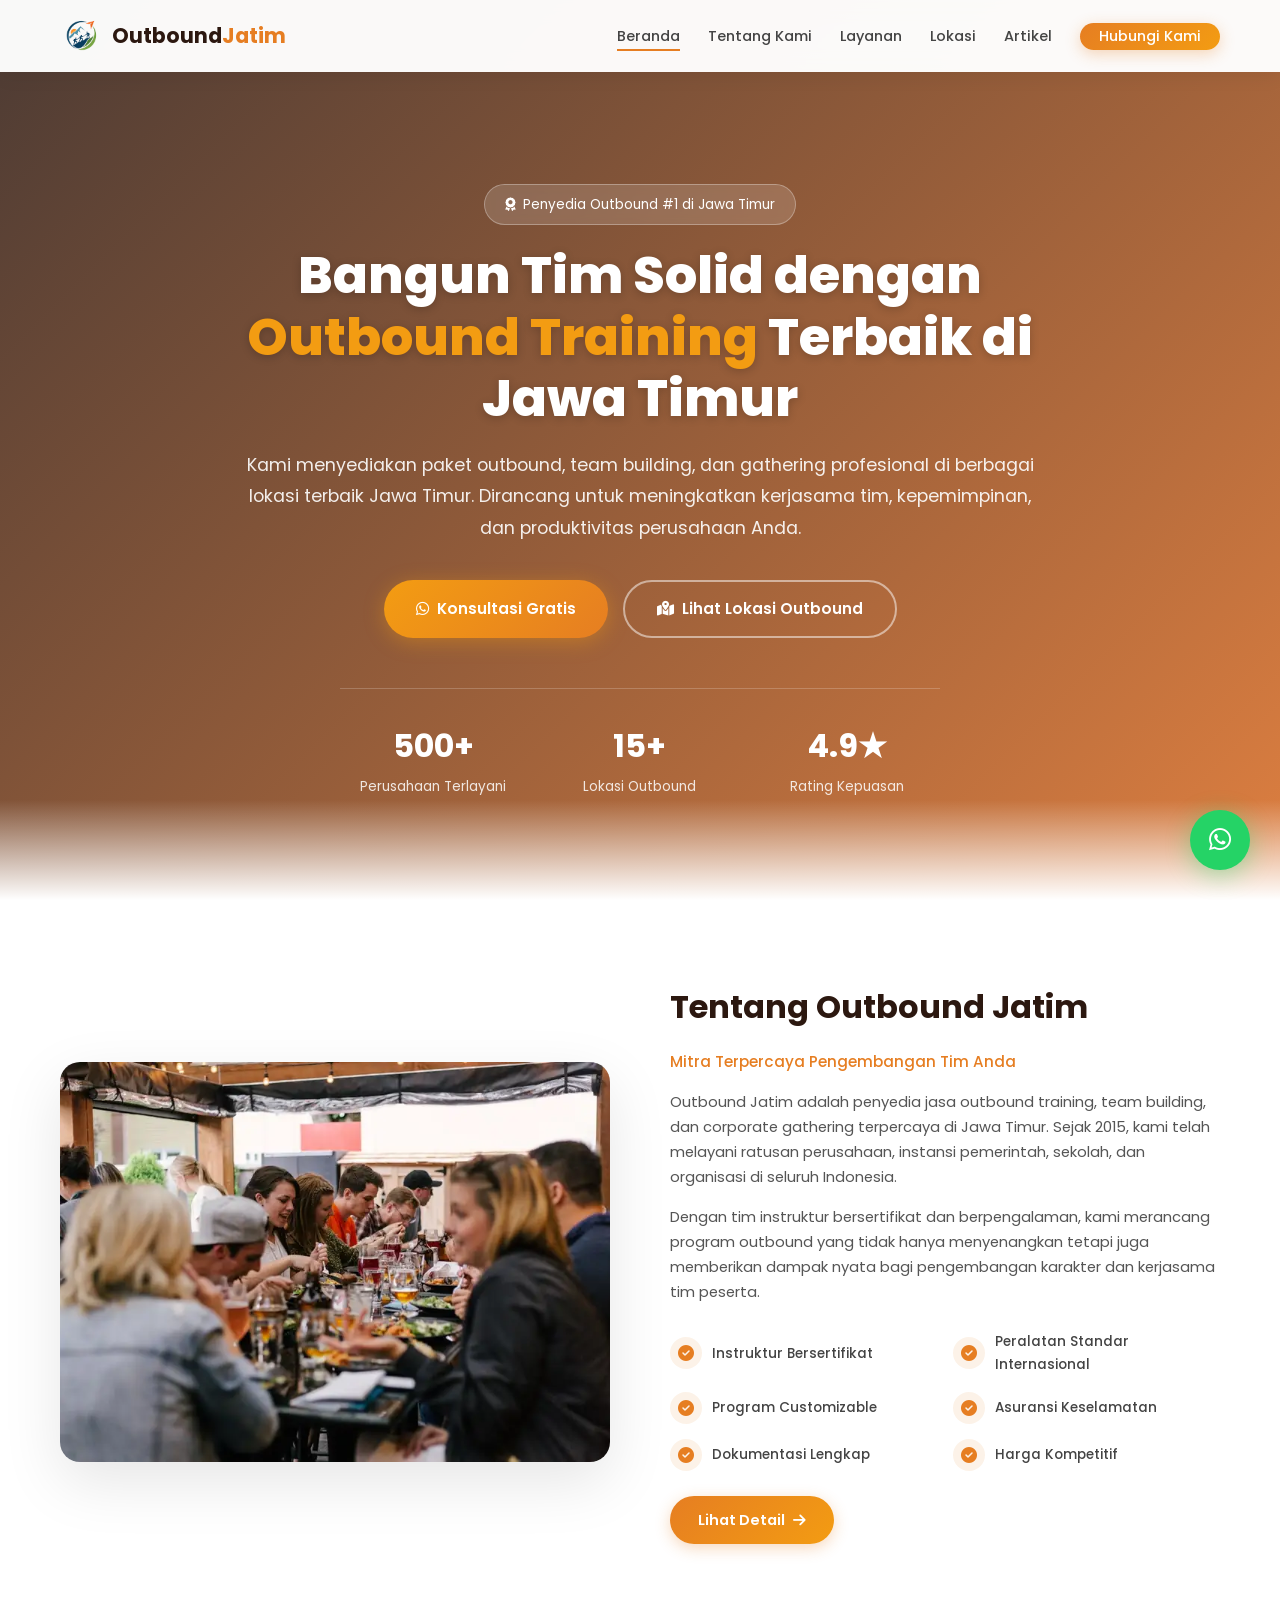
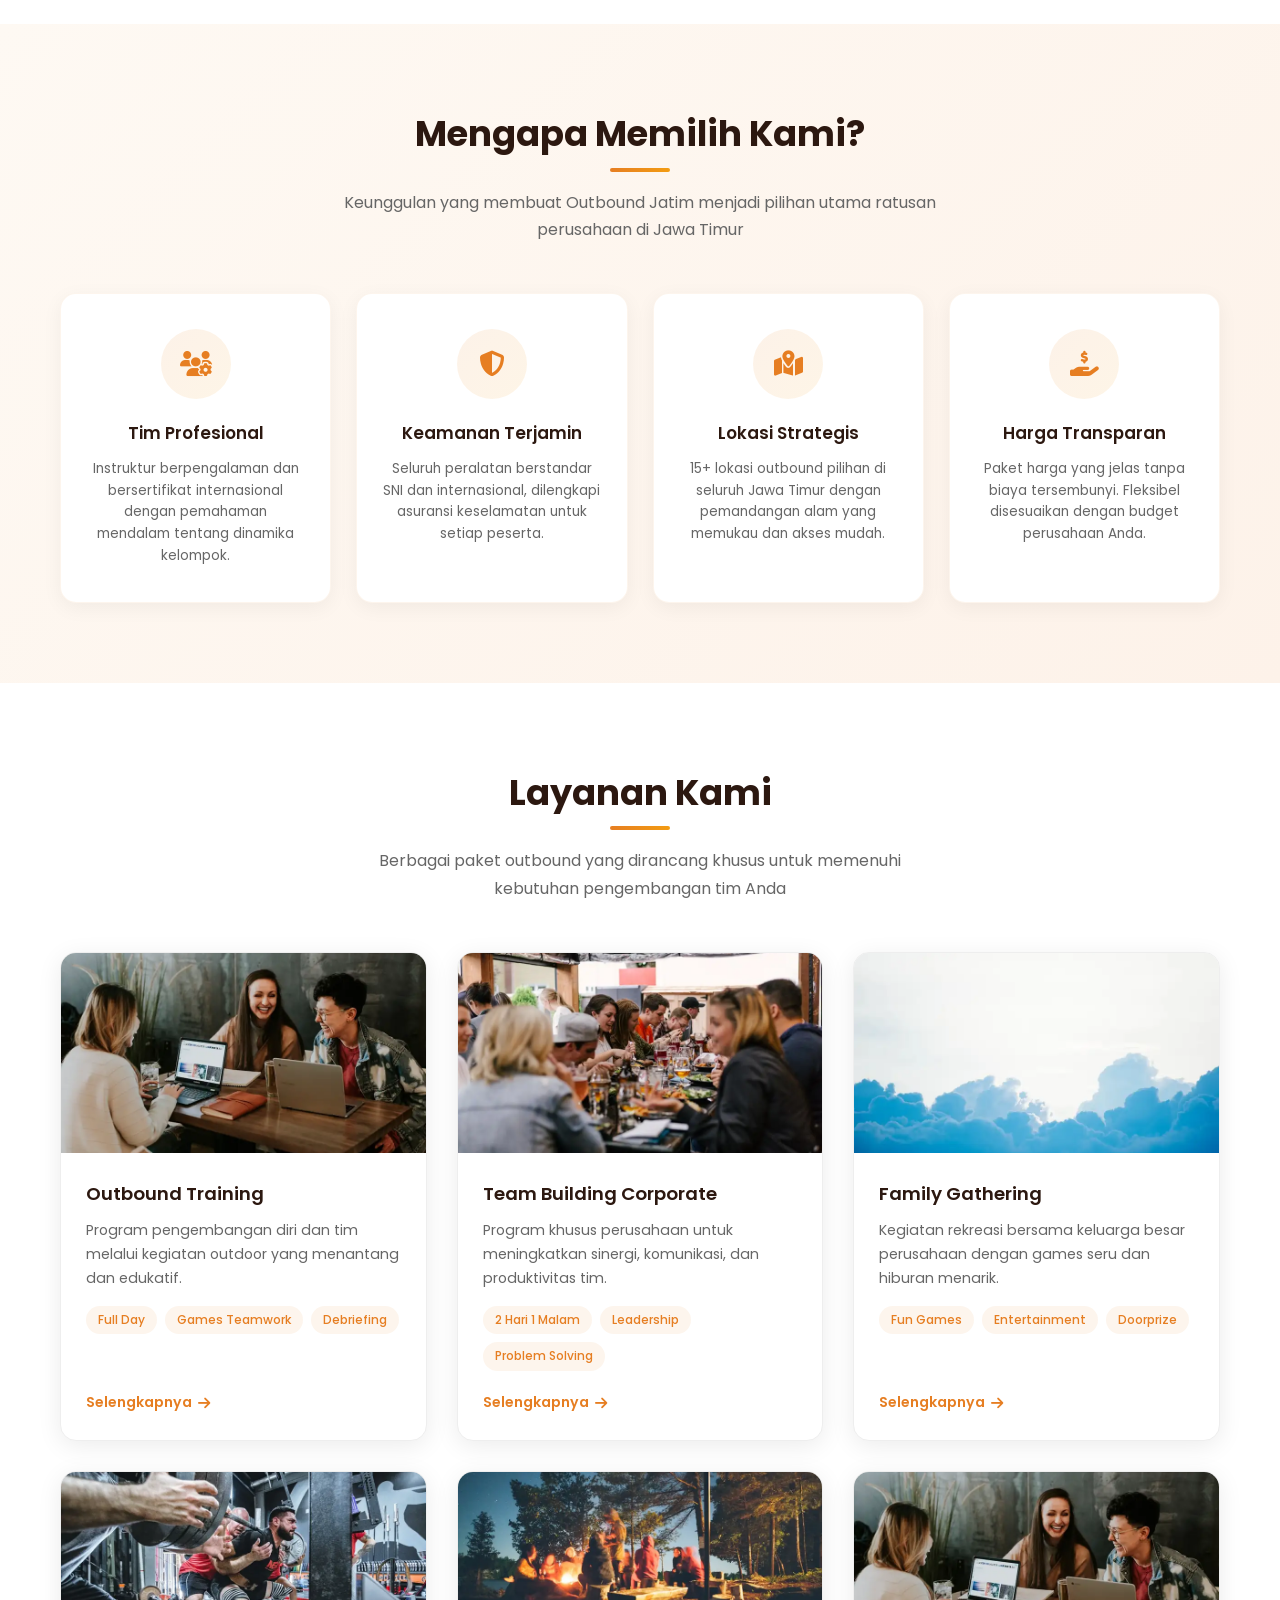
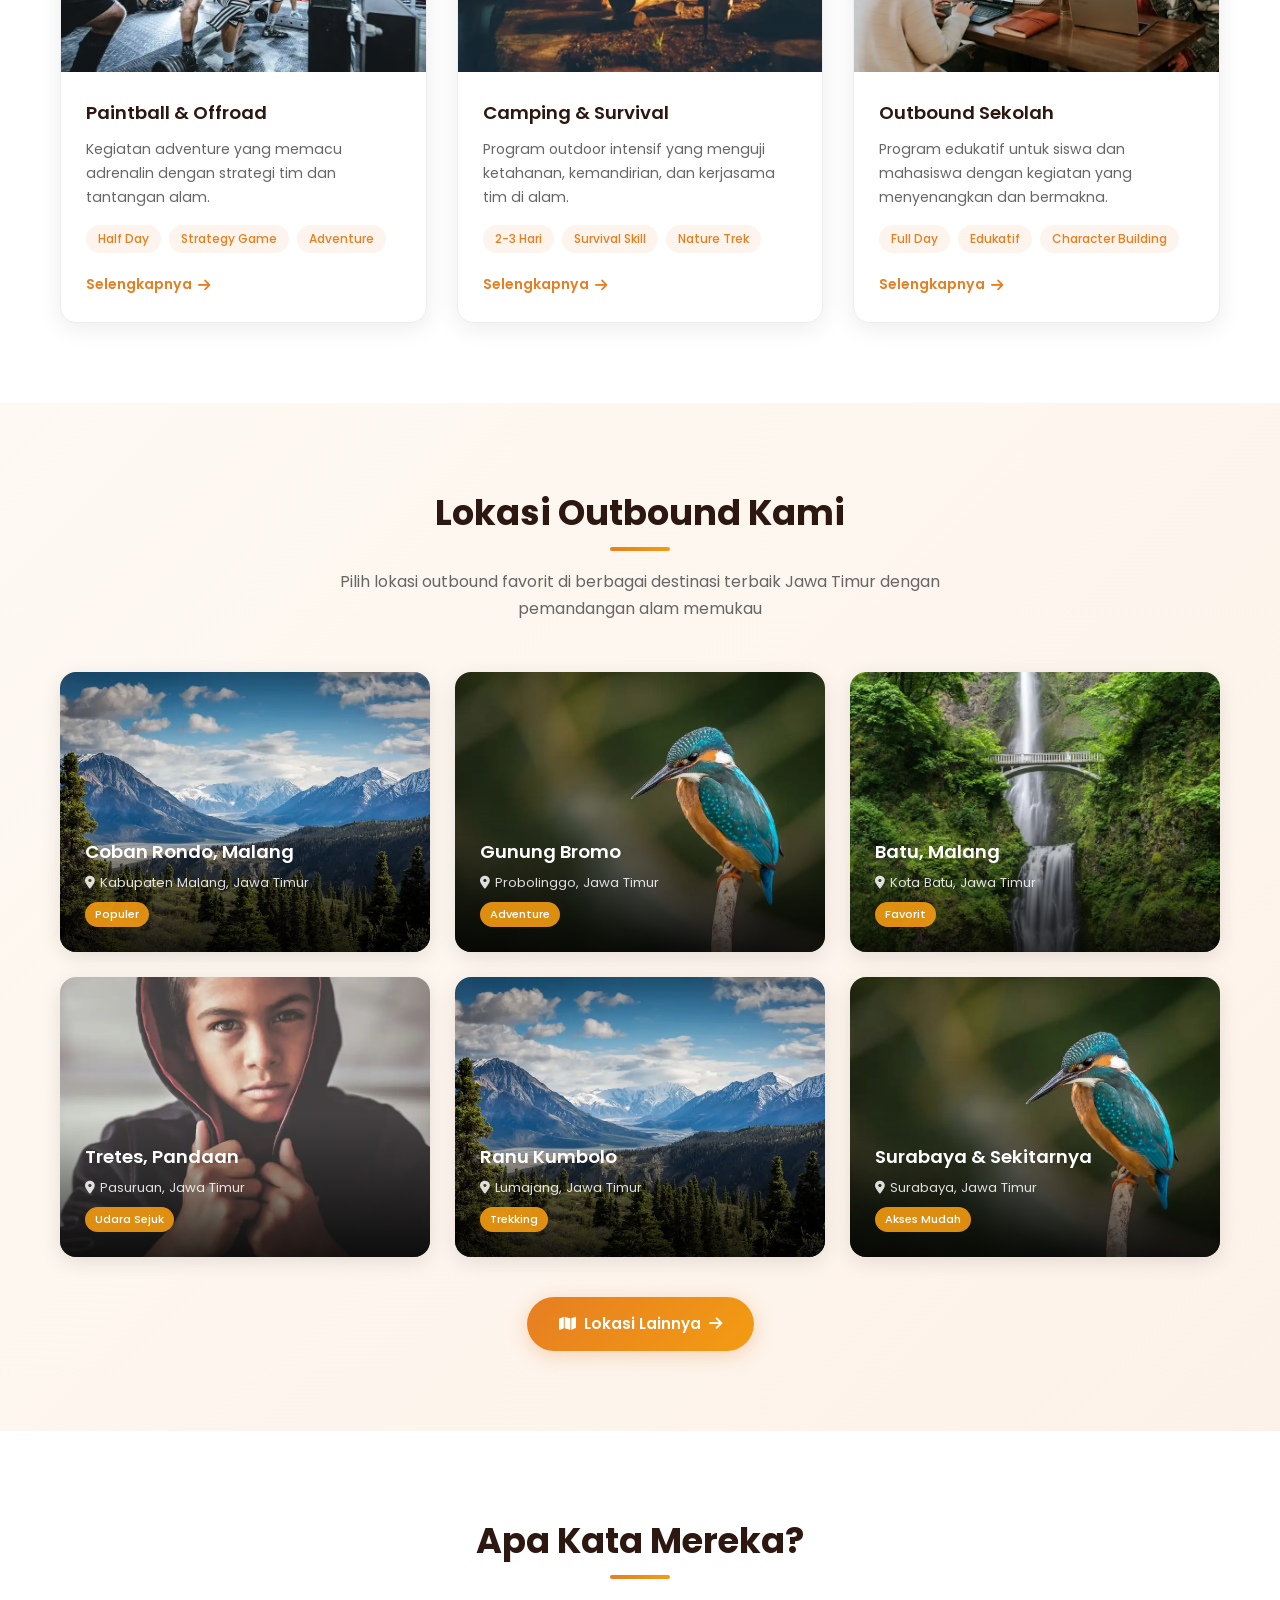
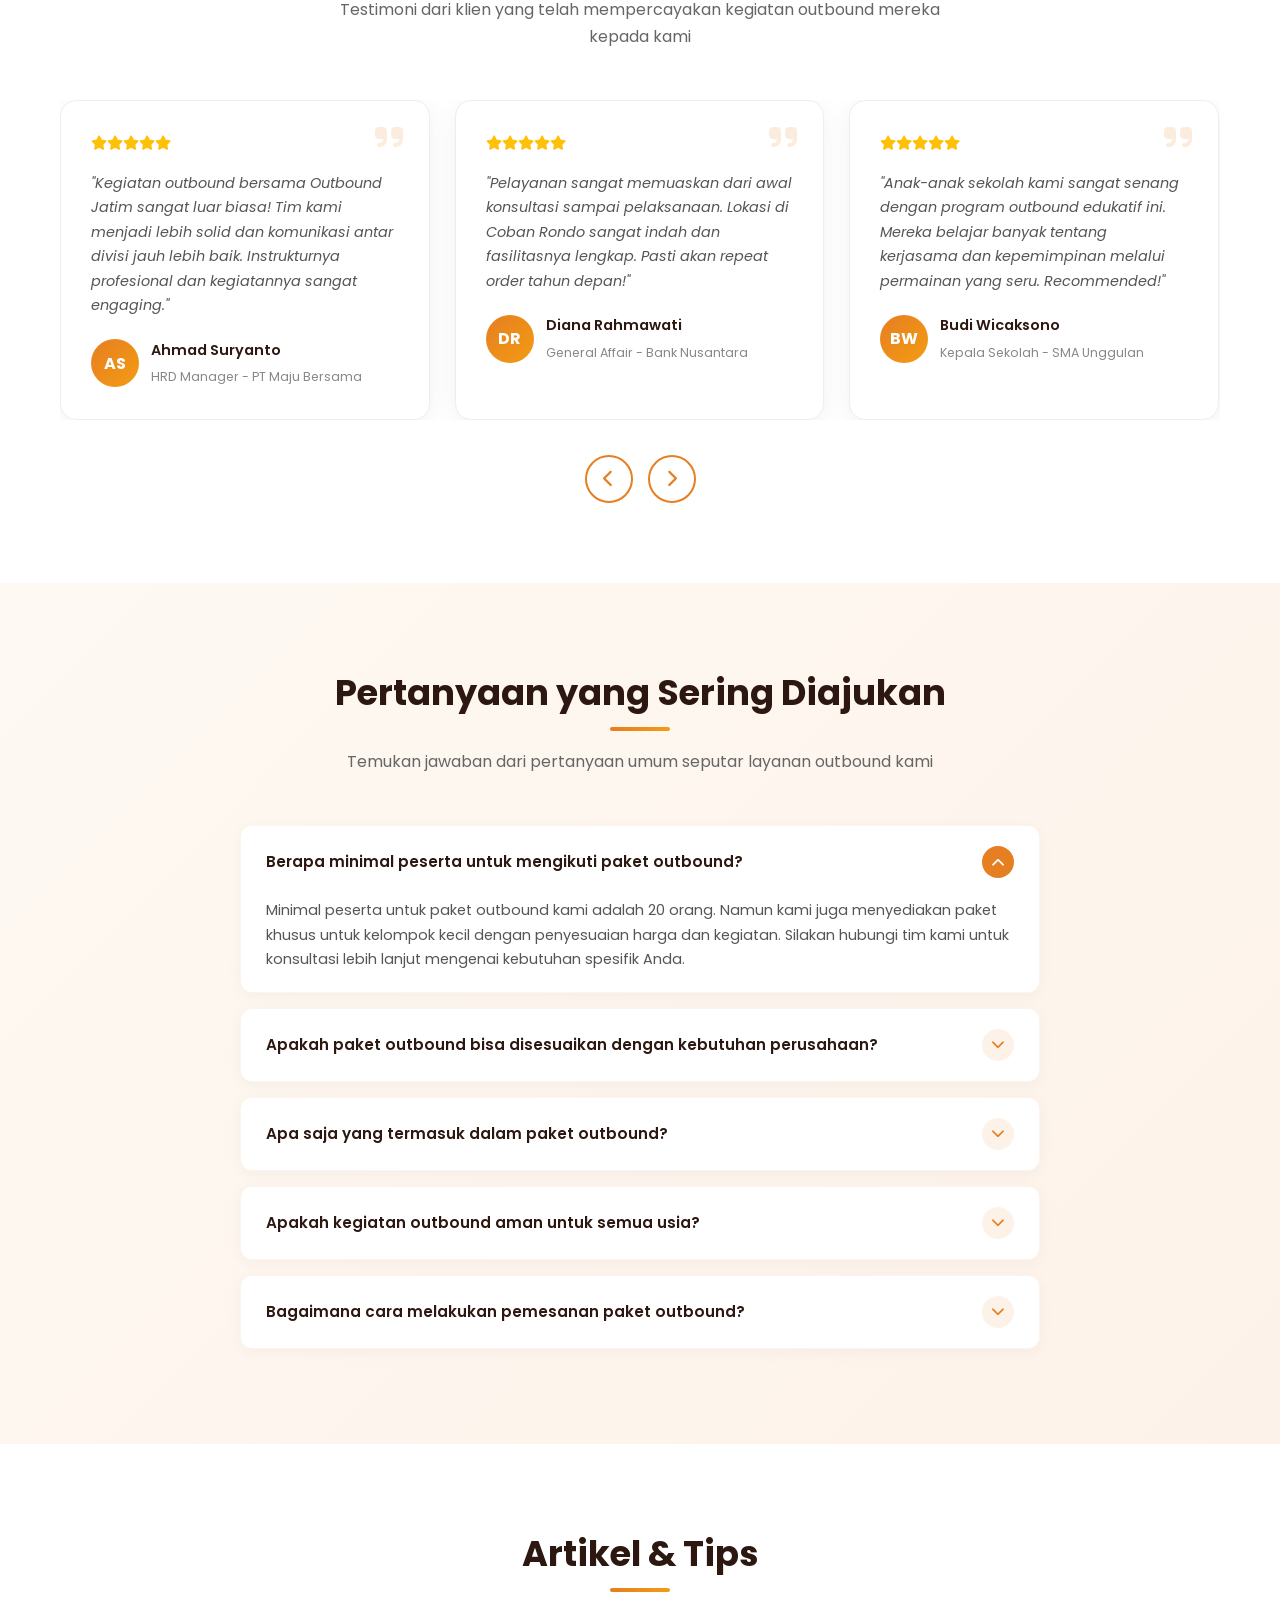
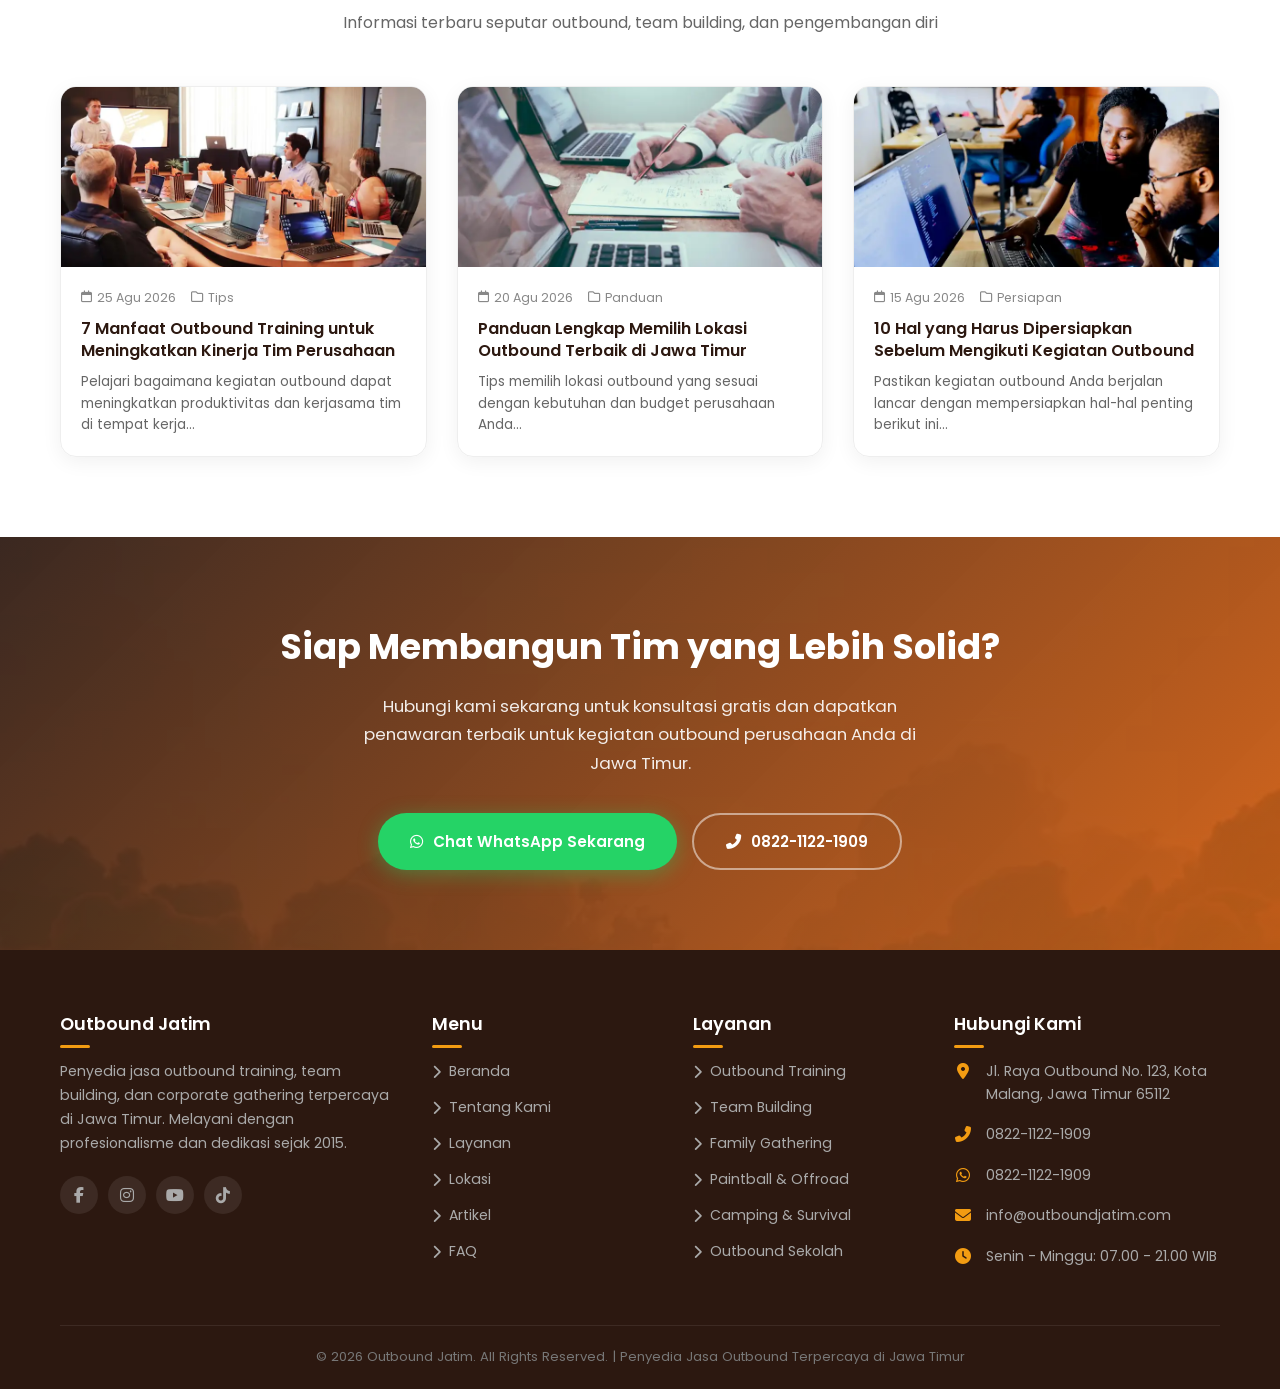
==== index.html @ 4c6f7a39 "Add files via upload" ====
<!DOCTYPE html>
<html lang="id">

<head>
    <meta charset="UTF-8">
    <meta name="viewport" content="width=device-width, initial-scale=1.0">
    <meta http-equiv="X-UA-Compatible" content="IE=edge">
    <title>Outbound Jatim - Paket Outbound & Team Building Terbaik di Jawa Timur 2026</title>

    <!-- SEO Meta Tags -->
    <meta name="description"
        content="Outbound Jatim menyediakan paket outbound, team building, gathering, dan pelatihan di berbagai lokasi terbaik Jawa Timur. Fasilitas lengkap, instruktur berpengalaman. Hubungi kami sekarang!">
    <meta name="keywords"
        content="outbound jatim, outbound jawa timur, paket outbound, team building jatim, outbound malang, outbound surabaya, outbound batu, outbound bromo, gathering perusahaan, outbound training, outbound murah jatim, jasa outbound jatim">
    <meta name="author" content="Outbound Jatim">
    <meta name="robots" content="index, follow, max-snippet:-1, max-image-preview:large, max-video-preview:-1">
    <link rel="canonical" href="https://outboundjatim.web.id/">

    
    <!-- Favicon -->
    <link rel="icon" href="assets/img/logo-outbound-jatim.webp" type="image/webp">
    <link rel="apple-touch-icon" href="assets/img/logo-outbound-jatim.webp">

    <!-- Open Graph / Facebook -->
    <meta property="og:type" content="website">
    <meta property="og:url" content="https://outboundjatim.web.id/">
    <meta property="og:title" content="Outbound Jatim - Paket Outbound & Team Building Terbaik di Jawa Timur 2026">
    <meta property="og:description"
        content="Penyedia jasa outbound terpercaya di Jawa Timur. Paket lengkap untuk corporate, sekolah, dan umum. Instruktur profesional & fasilitas terbaik.">
    <meta property="og:image" content="https://outboundjatim.web.id/assets/img/logo-outbound-jatim.webp">
    <meta property="og:site_name" content="Outbound Jatim">
    <meta property="og:locale" content="id_ID">

    <!-- Twitter -->
    <meta name="twitter:card" content="summary_large_image">
    <meta name="twitter:url" content="https://outboundjatim.web.id/">
    <meta name="twitter:title" content="Outbound Jatim - Paket Outbound & Team Building Terbaik 2026">
    <meta name="twitter:description"
        content="Penyedia jasa outbound terpercaya di Jawa Timur dengan berbagai paket lengkap.">
    <meta name="twitter:image" content="https://outboundjatim.web.id/assets/img/logo-outbound-jatim.webp">

    <!-- Geo Meta Tags -->
    <meta name="geo.region" content="ID-JI">
    <meta name="geo.placename" content="Jawa Timur">
    <meta name="geo.position" content="-7.7956;112.2421">
    <meta name="ICBM" content="-7.7956, 112.2421">

    <!-- Schema.org Structured Data -->
    <script type="application/ld+json">
    {
        "@context": "https://schema.org",
        "@type": "LocalBusiness",
        "name": "Outbound Jatim",
        "description": "Penyedia jasa outbound, team building, dan gathering terpercaya di Jawa Timur",
        "url": "https://outboundjatim.web.id",
        "telephone": "+6282211221909",
        "address": {
            "@type": "PostalAddress",
            "addressLocality": "Malang",
            "addressRegion": "Jawa Timur",
            "addressCountry": "ID"
        },
        "geo": {
            "@type": "GeoCoordinates",
            "latitude": "-7.7956",
            "longitude": "112.2421"
        },
        "openingHours": "Mo-Su 07:00-21:00",
        "priceRange": "Rp 150.000 - Rp 500.000",
        "areaServed": {
            "@type": "State",
            "name": "Jawa Timur"
        }
    }
    </script>
    <script type="application/ld+json">
    {
        "@context": "https://schema.org",
        "@type": "FAQPage",
        "mainEntity": [
            {
                "@type": "Question",
                "name": "Berapa minimal peserta untuk mengikuti paket outbound?",
                "acceptedAnswer": {
                    "@type": "Answer",
                    "text": "Minimal peserta untuk paket outbound kami adalah 20 orang. Namun kami juga menyediakan paket khusus untuk kelompok kecil dengan penyesuaian harga dan kegiatan."
                }
            },
            {
                "@type": "Question",
                "name": "Apakah paket outbound bisa disesuaikan dengan kebutuhan perusahaan?",
                "acceptedAnswer": {
                    "@type": "Answer",
                    "text": "Ya, kami menyediakan paket custom yang dapat disesuaikan dengan tujuan, budget, dan kebutuhan spesifik perusahaan Anda. Tim kami akan membantu merancang program yang tepat."
                }
            },
            {
                "@type": "Question",
                "name": "Apa saja yang termasuk dalam paket outbound?",
                "acceptedAnswer": {
                    "@type": "Answer",
                    "text": "Paket outbound kami mencakup fasilitas permainan outbound, instruktur profesional, peralatan lengkap, dokumentasi foto/video, P3K, konsumsi, dan sertifikat peserta."
                }
            },
            {
                "@type": "Question",
                "name": "Apakah outbound aman untuk semua usia?",
                "acceptedAnswer": {
                    "@type": "Answer",
                    "text": "Keamanan adalah prioritas utama kami. Semua kegiatan dirancang sesuai tingkat kesulitan yang aman dan kami menyediakan instruktur bersertifikat serta peralatan berstandar keselamatan internasional."
                }
            },
            {
                "@type": "Question",
                "name": "Bagaimana cara melakukan pemesanan paket outbound?",
                "acceptedAnswer": {
                    "@type": "Answer",
                    "text": "Anda dapat menghubungi kami melalui WhatsApp di 0822-1122-1909 atau mengisi formulir di website. Tim kami akan merespons dalam waktu kurang dari 1 jam pada jam kerja."
                }
            }
        ]
    }
    </script>

    
    <!-- PageSpeed Optimizations -->
    <link rel="dns-prefetch" href="https://fonts.googleapis.com">
    <link rel="dns-prefetch" href="https://fonts.gstatic.com">

    <!-- Google Fonts -->
    <link rel="preconnect" href="https://fonts.googleapis.com">
    <link rel="preconnect" href="https://fonts.gstatic.com" crossorigin>
    <link href="https://fonts.googleapis.com/css2?family=Poppins:wght@300;400;500;600;700;800;900&display=swap"
        rel="stylesheet">

    <!-- Font Awesome -->
    <link rel="stylesheet" href="https://cdnjs.cloudflare.com/ajax/libs/font-awesome/6.5.0/css/all.min.css">

    <style>
        /* ===== RESET & BASE ===== */
        *,
        *::before,
        *::after {
            margin: 0;
            padding: 0;
            box-sizing: border-box;
        }

        html {
            scroll-behavior: smooth;
            overflow-x: hidden;
        }

        body {
            font-family: 'Poppins', sans-serif;
            color: #333;
            line-height: 1.7;
            overflow-x: hidden;
            background: #fff;
        }

        img {
            max-width: 100%;
            height: auto;
            display: block;
        }

        a {
            text-decoration: none;
            color: inherit;
            transition: all 0.3s ease;
        }

        ul {
            list-style: none;
        }

        .container {
            max-width: 1200px;
            margin: 0 auto;
            padding: 0 20px;
        }

        .section-padding {
            padding: 80px 0;
        }

        .section-title {
            text-align: center;
            margin-bottom: 50px;
        }

        .section-title h2 {
            font-size: 2.2rem;
            font-weight: 700;
            color: #2c1810;
            margin-bottom: 10px;
            position: relative;
            display: inline-block;
        }

        .section-title h2::after {
            content: '';
            position: absolute;
            bottom: -8px;
            left: 50%;
            transform: translateX(-50%);
            width: 60px;
            height: 4px;
            background: linear-gradient(90deg, #e67e22, #f39c12);
            border-radius: 2px;
        }

        .section-title p {
            color: #666;
            font-size: 1rem;
            margin-top: 15px;
            max-width: 600px;
            margin-left: auto;
            margin-right: auto;
        }

        /* ===== NAVBAR ===== */
        .navbar {
            position: fixed;
            top: 0;
            left: 0;
            width: 100%;
            z-index: 1000;
            background: rgba(255, 255, 255, 0.97);
            backdrop-filter: blur(10px);
            box-shadow: 0 2px 20px rgba(0, 0, 0, 0.08);
            transition: all 0.3s ease;
        }

        .navbar .container {
            display: flex;
            justify-content: space-between;
            align-items: center;
            padding: 15px 20px;
            max-width: 1200px;
        }

        .navbar-brand {
            display: flex;
            align-items: center;
            gap: 10px;
        }

        .navbar-brand .logo-icon {
            width: 42px;
            height: 42px;
            background: linear-gradient(135deg, #e67e22, #f39c12);
            border-radius: 10px;
            display: flex;
            align-items: center;
            justify-content: center;
            color: #fff;
            font-size: 1.2rem;
        }

        .navbar-brand h1 {
            font-size: 1.3rem;
            font-weight: 700;
            color: #2c1810;
        }

        .navbar-brand h1 span {
            color: #e67e22;
        }

        .nav-links {
            display: flex;
            align-items: center;
            gap: 28px;
        }

        .nav-links a {
            font-size: 0.9rem;
            font-weight: 500;
            color: #444;
            position: relative;
            padding: 5px 0;
            white-space: nowrap;
        }

        .nav-links a::after {
            content: '';
            position: absolute;
            bottom: 0;
            left: 0;
            width: 0;
            height: 2px;
            background: #e67e22;
            transition: width 0.3s ease;
        }

        .nav-links a:hover::after,
        .nav-links a.active::after {
            width: 100%;
        }

        .nav-links a:hover {
            color: #e67e22;
        }

        .btn-hubungi {
            background: linear-gradient(135deg, #e67e22, #f39c12);
            color: #fff !important;
            padding: 12px 28px;
            border-radius: 50px;
            font-weight: 600;
            font-size: 0.9rem;
            box-shadow: 0 4px 15px rgba(230, 126, 34, 0.3);
            transition: all 0.3s ease;
            white-space: nowrap;
            display: inline-block;
            line-height: 1.2;
            min-width: 140px;
            text-align: center;
        }

        .btn-hubungi:hover {
            transform: translateY(-2px);
            box-shadow: 0 6px 20px rgba(230, 126, 34, 0.4);
        }

        .btn-hubungi::after {
            display: none !important;
        }

        .hamburger {
            display: none;
            flex-direction: column;
            cursor: pointer;
            gap: 5px;
            z-index: 1001;
        }

        .hamburger span {
            width: 25px;
            height: 3px;
            background: #2c1810;
            border-radius: 3px;
            transition: all 0.3s ease;
        }

        .hamburger.active span:nth-child(1) {
            transform: rotate(45deg) translate(5px, 6px);
        }

        .hamburger.active span:nth-child(2) {
            opacity: 0;
        }

        .hamburger.active span:nth-child(3) {
            transform: rotate(-45deg) translate(5px, -6px);
        }

        /* ===== HERO SECTION ===== */
        .hero {
            min-height: 100vh;
            display: flex;
            align-items: center;
            justify-content: center;
            position: relative;
            background: linear-gradient(135deg, rgba(44, 24, 16, 0.85), rgba(211, 84, 0, 0.75)),
                url('https://images.unsplash.com/photo-1504280390367-361c6d9f38f4?w=1600') center/cover no-repeat;
            padding-top: 80px;
            overflow: hidden;
        }

        .hero::before {
            content: '';
            position: absolute;
            bottom: 0;
            left: 0;
            width: 100%;
            height: 100px;
            background: linear-gradient(transparent, #fff);
        }

        .hero-content {
            position: relative;
            z-index: 2;
            color: #fff;
            max-width: 800px;
            text-align: center;
            margin: 0 auto;
            width: 100%;
        }

        .hero-badge {
            display: inline-block;
            background: rgba(255, 255, 255, 0.15);
            border: 1px solid rgba(255, 255, 255, 0.3);
            padding: 8px 20px;
            border-radius: 50px;
            font-size: 0.85rem;
            margin-bottom: 20px;
            backdrop-filter: blur(5px);
        }

        .hero-content h2 {
            font-size: 3.2rem;
            font-weight: 800;
            line-height: 1.2;
            margin-bottom: 20px;
            text-shadow: 0 2px 10px rgba(0, 0, 0, 0.2);
        }

        .hero-content h2 span {
            color: #f39c12;
        }

        .hero-content p {
            font-size: 1.1rem;
            opacity: 0.9;
            margin-bottom: 35px;
            line-height: 1.8;
        }

        .hero-buttons {
            display: flex;
            justify-content: center;
            gap: 15px;
            flex-wrap: wrap;
        }

        .btn-primary {
            background: linear-gradient(135deg, #f39c12, #e67e22);
            color: #fff;
            padding: 14px 32px;
            border-radius: 50px;
            font-weight: 600;
            font-size: 0.95rem;
            display: inline-flex;
            align-items: center;
            gap: 8px;
            box-shadow: 0 4px 20px rgba(243, 156, 18, 0.4);
            transition: all 0.3s ease;
            border: none;
            cursor: pointer;
        }

        .btn-primary:hover {
            transform: translateY(-3px);
            box-shadow: 0 8px 30px rgba(243, 156, 18, 0.5);
        }

        .btn-secondary {
            background: transparent;
            color: #fff;
            padding: 14px 32px;
            border-radius: 50px;
            font-weight: 600;
            font-size: 0.95rem;
            display: inline-flex;
            align-items: center;
            gap: 8px;
            border: 2px solid rgba(255, 255, 255, 0.5);
            transition: all 0.3s ease;
            cursor: pointer;
        }

        .btn-secondary:hover {
            background: rgba(255, 255, 255, 0.1);
            border-color: #fff;
            transform: translateY(-3px);
        }

        /* ===== HERO STATS ===== */
        .hero-stats {
            display: grid;
            grid-template-columns: repeat(3, 1fr);
            gap: 20px;
            margin-top: 50px;
            padding-top: 30px;
            border-top: 1px solid rgba(255, 255, 255, 0.2);
            justify-items: center;
            max-width: 600px;
            margin-left: auto;
            margin-right: auto;
        }

        .hero-stat {
            text-align: center;
            display: flex;
            flex-direction: column;
            align-items: center;
        }

        .hero-stat h3 {
            font-size: 2rem;
            font-weight: 700;
            margin-bottom: 5px;
        }

        .hero-stat p {
            font-size: 0.85rem;
            opacity: 0.85;
            margin-bottom: 0;
            line-height: 1.3;
        }

        /* ===== TENTANG KAMI ===== */
        .tentang-kami {
            background: #fff;
        }

        .tentang-grid {
            display: grid;
            grid-template-columns: 1fr 1fr;
            gap: 60px;
            align-items: center;
        }

        .tentang-image {
            position: relative;
            border-radius: 20px;
            overflow: hidden;
            box-shadow: 0 20px 60px rgba(0, 0, 0, 0.1);
        }

        .tentang-image img {
            width: 100%;
            height: 400px;
            object-fit: cover;
        }

        .tentang-text h2 {
            font-size: 2rem;
            font-weight: 700;
            color: #2c1810;
            margin-bottom: 15px;
        }

        .tentang-text .tentang-subtitle {
            color: #e67e22;
            font-size: 0.95rem;
            font-weight: 500;
            margin-bottom: 15px;
        }

        .tentang-text p {
            color: #555;
            margin-bottom: 15px;
            font-size: 0.92rem;
            line-height: 1.7;
        }

        .tentang-features {
            display: grid;
            grid-template-columns: 1fr 1fr;
            gap: 15px;
            margin-top: 25px;
        }

        .tentang-feature {
            display: flex;
            align-items: center;
            gap: 10px;
        }

        .tentang-feature i {
            color: #e67e22;
            font-size: 1rem;
            background: rgba(230, 126, 34, 0.1);
            width: 32px;
            height: 32px;
            border-radius: 50%;
            display: flex;
            align-items: center;
            justify-content: center;
            flex-shrink: 0;
        }

        .tentang-feature span {
            font-size: 0.85rem;
            font-weight: 500;
            color: #444;
        }

        .btn-lihat-detail {
            display: inline-flex;
            align-items: center;
            gap: 8px;
            background: linear-gradient(135deg, #e67e22, #f39c12);
            color: #fff;
            padding: 12px 28px;
            border-radius: 50px;
            font-weight: 600;
            font-size: 0.9rem;
            margin-top: 25px;
            box-shadow: 0 4px 15px rgba(230, 126, 34, 0.3);
            transition: all 0.3s ease;
        }

        .btn-lihat-detail:hover {
            transform: translateY(-3px);
            box-shadow: 0 8px 25px rgba(230, 126, 34, 0.4);
        }

        /* ===== VALUE PROPOSITION ===== */
        .value-proposition {
            background: linear-gradient(135deg, #fef9f3, #fdf2e9);
        }

        .value-grid {
            display: grid;
            grid-template-columns: repeat(4, 1fr);
            gap: 25px;
        }

        .value-card {
            background: #fff;
            padding: 35px 25px;
            border-radius: 16px;
            text-align: center;
            box-shadow: 0 5px 20px rgba(0, 0, 0, 0.05);
            transition: all 0.3s ease;
            border: 1px solid rgba(230, 126, 34, 0.08);
        }

        .value-card:hover {
            transform: translateY(-8px);
            box-shadow: 0 15px 40px rgba(230, 126, 34, 0.12);
        }

        .value-card .icon {
            width: 70px;
            height: 70px;
            margin: 0 auto 20px;
            background: linear-gradient(135deg, rgba(230, 126, 34, 0.1), rgba(243, 156, 18, 0.1));
            border-radius: 50%;
            display: flex;
            align-items: center;
            justify-content: center;
            font-size: 1.6rem;
            color: #e67e22;
        }

        .value-card h3 {
            font-size: 1.05rem;
            font-weight: 600;
            color: #2c1810;
            margin-bottom: 10px;
        }

        .value-card p {
            font-size: 0.85rem;
            color: #666;
            line-height: 1.6;
        }

        /* ===== LAYANAN ===== */
        .layanan {
            background: #fff;
        }

        .layanan-grid {
            display: grid;
            grid-template-columns: repeat(3, 1fr);
            gap: 30px;
        }

        .layanan-card {
            background: #fff;
            border-radius: 16px;
            overflow: hidden;
            box-shadow: 0 5px 25px rgba(0, 0, 0, 0.08);
            transition: all 0.3s ease;
            border: 1px solid #eee;
            display: flex;
            flex-direction: column;
        }

        .layanan-card:hover {
            transform: translateY(-8px);
            box-shadow: 0 15px 40px rgba(0, 0, 0, 0.12);
        }

        .layanan-card .card-image {
            height: 200px;
            overflow: hidden;
            position: relative;
        }

        .layanan-card .card-image img {
            width: 100%;
            height: 100%;
            object-fit: cover;
            transition: transform 0.5s ease;
        }

        .layanan-card:hover .card-image img {
            transform: scale(1.05);
        }

        .layanan-card .card-body {
            padding: 25px;
            display: flex;
            flex-direction: column;
            flex-grow: 1;
        }

        .layanan-card .card-body h3 {
            font-size: 1.15rem;
            font-weight: 600;
            color: #2c1810;
            margin-bottom: 10px;
        }

        .layanan-card .card-body p {
            font-size: 0.88rem;
            color: #666;
            margin-bottom: 15px;
        }

        .layanan-card .card-body .card-features {
            display: flex;
            flex-wrap: wrap;
            gap: 8px;
            margin-bottom: 20px;
        }

        .layanan-card .card-body .card-features span {
            background: rgba(230, 126, 34, 0.08);
            color: #e67e22;
            padding: 4px 12px;
            border-radius: 50px;
            font-size: 0.75rem;
            font-weight: 500;
        }

        .btn-detail-wrapper {
            margin-top: auto;
            display: flex;
            justify-content: space-between;
            align-items: center;
        }

        .btn-detail {
            display: inline-flex;
            align-items: center;
            gap: 6px;
            color: #e67e22;
            font-weight: 600;
            font-size: 0.88rem;
            transition: all 0.3s ease;
        }

        .btn-detail:hover {
            gap: 10px;
            color: #2c1810;
        }

        /* ===== LOKASI OUTBOUND ===== */
        .lokasi {
            background: linear-gradient(135deg, #fef9f3, #fdf2e9);
        }

        .lokasi-grid {
            display: grid;
            grid-template-columns: repeat(3, 1fr);
            grid-template-rows: repeat(2, 1fr);
            gap: 25px;
        }

        .lokasi-card {
            position: relative;
            border-radius: 16px;
            overflow: hidden;
            height: 280px;
            cursor: pointer;
            box-shadow: 0 5px 20px rgba(0, 0, 0, 0.1);
            transition: all 0.3s ease;
        }

        .lokasi-card:hover {
            transform: translateY(-5px);
            box-shadow: 0 15px 40px rgba(0, 0, 0, 0.15);
        }

        .lokasi-card img {
            width: 100%;
            height: 100%;
            object-fit: cover;
            transition: transform 0.5s ease;
        }

        .lokasi-card:hover img {
            transform: scale(1.08);
        }

        .lokasi-card .overlay {
            position: absolute;
            bottom: 0;
            left: 0;
            right: 0;
            padding: 25px;
            background: linear-gradient(transparent, rgba(0, 0, 0, 0.8));
            color: #fff;
        }

        .lokasi-card .overlay h3 {
            font-size: 1.15rem;
            font-weight: 600;
            margin-bottom: 5px;
        }

        .lokasi-card .overlay p {
            font-size: 0.82rem;
            opacity: 0.85;
            display: flex;
            align-items: center;
            gap: 5px;
        }

        .lokasi-card .overlay .lokasi-tag {
            display: inline-block;
            background: rgba(243, 156, 18, 0.9);
            padding: 3px 10px;
            border-radius: 50px;
            font-size: 0.7rem;
            margin-top: 8px;
            font-weight: 500;
        }

        .lokasi-cta {
            text-align: center;
            margin-top: 40px;
        }

        .btn-lokasi-lainnya {
            display: inline-flex;
            align-items: center;
            gap: 8px;
            background: linear-gradient(135deg, #e67e22, #f39c12);
            color: #fff;
            padding: 14px 32px;
            border-radius: 50px;
            font-weight: 600;
            font-size: 0.95rem;
            box-shadow: 0 4px 20px rgba(230, 126, 34, 0.3);
            transition: all 0.3s ease;
        }

        .btn-lokasi-lainnya:hover {
            transform: translateY(-3px);
            box-shadow: 0 8px 30px rgba(230, 126, 34, 0.4);
        }

        /* ===== TESTIMONI ===== */
        .testimoni {
            background: #fff;
            overflow: hidden;
        }

        .testimoni-wrapper {
            position: relative;
            max-width: 100%;
            overflow: hidden;
        }

        .testimoni-track {
            display: flex;
            transition: transform 0.5s ease;
        }

        .testimoni-slide {
            min-width: calc(33.333% - 17px);
            margin-right: 25px;
            background: #fff;
            border-radius: 16px;
            padding: 30px;
            box-shadow: 0 5px 25px rgba(0, 0, 0, 0.06);
            border: 1px solid #eee;
            position: relative;
        }

        .testimoni-slide .quote-icon {
            position: absolute;
            top: 20px;
            right: 25px;
            font-size: 2rem;
            color: rgba(230, 126, 34, 0.15);
        }

        .testimoni-slide .stars {
            color: #ffc107;
            margin-bottom: 15px;
            font-size: 0.9rem;
        }

        .testimoni-slide p {
            font-size: 0.9rem;
            color: #555;
            font-style: italic;
            margin-bottom: 20px;
            line-height: 1.7;
        }

        .testimoni-slide .client-info {
            display: flex;
            align-items: center;
            gap: 12px;
        }

        .testimoni-slide .client-info .avatar {
            width: 48px;
            height: 48px;
            border-radius: 50%;
            background: linear-gradient(135deg, #e67e22, #f39c12);
            display: flex;
            align-items: center;
            justify-content: center;
            color: #fff;
            font-weight: 700;
            font-size: 1rem;
        }

        .testimoni-slide .client-info .info h4 {
            font-size: 0.9rem;
            font-weight: 600;
            color: #2c1810;
        }

        .testimoni-slide .client-info .info span {
            font-size: 0.78rem;
            color: #888;
        }

        .testimoni-controls {
            display: flex;
            justify-content: center;
            gap: 15px;
            margin-top: 35px;
        }

        .testimoni-btn {
            width: 48px;
            height: 48px;
            border-radius: 50%;
            border: 2px solid #e67e22;
            background: #fff;
            color: #e67e22;
            font-size: 1.1rem;
            cursor: pointer;
            display: flex;
            align-items: center;
            justify-content: center;
            transition: all 0.3s ease;
        }

        .testimoni-btn:hover {
            background: #e67e22;
            color: #fff;
        }

        /* ===== FAQ ===== */
        .faq {
            background: linear-gradient(135deg, #fef9f3, #fdf2e9);
        }

        .faq-container {
            max-width: 800px;
            margin: 0 auto;
        }

        .faq-item {
            background: #fff;
            border-radius: 12px;
            margin-bottom: 15px;
            box-shadow: 0 3px 15px rgba(0, 0, 0, 0.04);
            overflow: hidden;
            border: 1px solid rgba(230, 126, 34, 0.08);
        }

        .faq-question {
            padding: 20px 25px;
            display: flex;
            justify-content: space-between;
            align-items: center;
            cursor: pointer;
            transition: all 0.3s ease;
        }

        .faq-question:hover {
            background: rgba(230, 126, 34, 0.03);
        }

        .faq-question h3 {
            font-size: 0.95rem;
            font-weight: 600;
            color: #2c1810;
            flex: 1;
            padding-right: 15px;
        }

        .faq-question .faq-toggle {
            width: 32px;
            height: 32px;
            border-radius: 50%;
            background: rgba(230, 126, 34, 0.1);
            display: flex;
            align-items: center;
            justify-content: center;
            color: #e67e22;
            font-size: 0.85rem;
            transition: all 0.3s ease;
            flex-shrink: 0;
        }

        .faq-item.active .faq-question .faq-toggle {
            background: #e67e22;
            color: #fff;
            transform: rotate(180deg);
        }

        .faq-answer {
            max-height: 0;
            overflow: hidden;
            transition: max-height 0.4s ease, padding 0.4s ease;
        }

        .faq-item.active .faq-answer {
            max-height: 300px;
            padding: 0 25px 20px;
        }

        .faq-answer p {
            font-size: 0.9rem;
            color: #555;
            line-height: 1.7;
        }

        /* ===== CTA ===== */
        .cta {
            background: linear-gradient(135deg, rgba(44, 24, 16, 0.92), rgba(211, 84, 0, 0.88)),
                url('assets/img/galeri/layanan-gathering.webp') center/cover no-repeat;
            color: #fff;
            text-align: center;
            padding: 80px 0;
        }

        .cta h2 {
            font-size: 2.2rem;
            font-weight: 700;
            margin-bottom: 15px;
        }

        .cta p {
            font-size: 1.05rem;
            opacity: 0.9;
            max-width: 600px;
            margin: 0 auto 35px;
        }

        .cta-buttons {
            display: flex;
            justify-content: center;
            gap: 15px;
            flex-wrap: wrap;
        }

        .btn-cta-wa {
            background: #25d366;
            color: #fff;
            padding: 14px 32px;
            border-radius: 50px;
            font-weight: 600;
            font-size: 0.95rem;
            display: inline-flex;
            align-items: center;
            gap: 10px;
            box-shadow: 0 4px 20px rgba(37, 211, 102, 0.4);
            transition: all 0.3s ease;
        }

        .btn-cta-wa:hover {
            transform: translateY(-3px);
            box-shadow: 0 8px 30px rgba(37, 211, 102, 0.5);
        }

        .btn-cta-call {
            background: transparent;
            color: #fff;
            padding: 14px 32px;
            border-radius: 50px;
            font-weight: 600;
            font-size: 0.95rem;
            display: inline-flex;
            align-items: center;
            gap: 10px;
            border: 2px solid rgba(255, 255, 255, 0.5);
            transition: all 0.3s ease;
        }

        .btn-cta-call:hover {
            background: rgba(255, 255, 255, 0.1);
            border-color: #fff;
            transform: translateY(-3px);
        }

        /* ===== ARTIKEL ===== */
        .artikel {
            background: #fff;
        }

        .artikel-grid {
            display: grid;
            grid-template-columns: repeat(3, 1fr);
            gap: 30px;
        }

        .artikel-card {
            border-radius: 16px;
            overflow: hidden;
            box-shadow: 0 5px 20px rgba(0, 0, 0, 0.06);
            border: 1px solid #eee;
            transition: all 0.3s ease;
        }

        .artikel-card:hover {
            transform: translateY(-5px);
            box-shadow: 0 15px 35px rgba(0, 0, 0, 0.1);
        }

        .artikel-card .artikel-image {
            height: 180px;
            overflow: hidden;
        }

        .artikel-card .artikel-image img {
            width: 100%;
            height: 100%;
            object-fit: cover;
            transition: transform 0.5s ease;
        }

        .artikel-card:hover .artikel-image img {
            transform: scale(1.05);
        }

        .artikel-card .artikel-body {
            padding: 20px;
        }

        .artikel-card .artikel-body .artikel-meta {
            display: flex;
            align-items: center;
            gap: 15px;
            margin-bottom: 10px;
            font-size: 0.78rem;
            color: #888;
        }

        .artikel-card .artikel-body .artikel-meta span {
            display: flex;
            align-items: center;
            gap: 5px;
        }

        .artikel-card .artikel-body h3 {
            font-size: 1rem;
            font-weight: 600;
            color: #2c1810;
            margin-bottom: 8px;
            line-height: 1.4;
        }

        .artikel-card .artikel-body p {
            font-size: 0.85rem;
            color: #666;
            line-height: 1.6;
        }

        /* ===== FOOTER ===== */
        .footer {
            background: #2c1810;
            color: #ccc;
            padding: 60px 0 0;
        }

        .footer-grid {
            display: grid;
            grid-template-columns: 1.5fr 1fr 1fr 1.2fr;
            gap: 40px;
            padding-bottom: 40px;
            border-bottom: 1px solid rgba(255, 255, 255, 0.08);
        }

        .footer-col h3 {
            color: #fff;
            font-size: 1.1rem;
            font-weight: 600;
            margin-bottom: 20px;
            position: relative;
        }

        .footer-col h3::after {
            content: '';
            position: absolute;
            bottom: -8px;
            left: 0;
            width: 30px;
            height: 3px;
            background: #f39c12;
            border-radius: 2px;
        }

        .footer-about p {
            font-size: 0.88rem;
            line-height: 1.7;
            margin-bottom: 20px;
            color: #aaa;
        }

        .footer-social {
            display: flex;
            gap: 10px;
        }

        .footer-social a {
            width: 38px;
            height: 38px;
            border-radius: 50%;
            background: rgba(255, 255, 255, 0.08);
            display: flex;
            align-items: center;
            justify-content: center;
            color: #aaa;
            transition: all 0.3s ease;
        }

        .footer-social a:hover {
            background: #e67e22;
            color: #fff;
        }

        .footer-links li {
            margin-bottom: 12px;
        }

        .footer-links a {
            font-size: 0.88rem;
            color: #aaa;
            display: flex;
            align-items: center;
            gap: 8px;
            transition: all 0.3s ease;
        }

        .footer-links a:hover {
            color: #f39c12;
            padding-left: 5px;
        }

        .footer-contact li {
            display: flex;
            align-items: flex-start;
            gap: 14px;
            margin-bottom: 18px;
            font-size: 0.88rem;
            color: #aaa;
            line-height: 1.6;
        }

        .footer-contact li i {
            color: #f39c12;
            font-size: 1rem;
            flex-shrink: 0;
            margin-top: 3px;
            width: 18px;
            text-align: center;
        }

        .footer-contact li span,
        .footer-contact li a {
            color: #aaa;
            flex: 1;
        }

        .footer-contact li a:hover {
            color: #f39c12;
        }

        .footer-bottom {
            text-align: center;
            padding: 20px 0;
            font-size: 0.82rem;
            color: #777;
        }

        /* ===== FLOATING BUTTONS ===== */
        .floating-wa {
            position: fixed;
            bottom: 30px;
            right: 30px;
            z-index: 999;
            width: 60px;
            height: 60px;
            background: #25d366;
            border-radius: 50%;
            display: flex;
            align-items: center;
            justify-content: center;
            color: #fff;
            font-size: 1.6rem;
            box-shadow: 0 5px 25px rgba(37, 211, 102, 0.4);
            transition: all 0.3s ease;
            animation: pulse-wa 2s infinite;
        }

        .floating-wa:hover {
            transform: scale(1.1);
            box-shadow: 0 8px 30px rgba(37, 211, 102, 0.5);
        }

        .floating-wa .tooltip {
            position: absolute;
            right: 70px;
            background: #333;
            color: #fff;
            padding: 8px 15px;
            border-radius: 8px;
            font-size: 0.78rem;
            white-space: nowrap;
            opacity: 0;
            pointer-events: none;
            transition: all 0.3s ease;
        }

        .floating-wa:hover .tooltip {
            opacity: 1;
        }

        @keyframes pulse-wa {
            0% {
                box-shadow: 0 0 0 0 rgba(37, 211, 102, 0.5);
            }

            70% {
                box-shadow: 0 0 0 15px rgba(37, 211, 102, 0);
            }

            100% {
                box-shadow: 0 0 0 0 rgba(37, 211, 102, 0);
            }
        }

        .floating-top {
            position: fixed;
            bottom: 100px;
            right: 35px;
            z-index: 999;
            width: 45px;
            height: 45px;
            background: linear-gradient(135deg, #e67e22, #f39c12);
            border-radius: 50%;
            display: flex;
            align-items: center;
            justify-content: center;
            color: #fff;
            font-size: 1rem;
            box-shadow: 0 4px 15px rgba(230, 126, 34, 0.3);
            opacity: 0;
            visibility: hidden;
            transition: all 0.3s ease;
            cursor: pointer;
            border: none;
        }

        .floating-top.visible {
            opacity: 1;
            visibility: visible;
        }

        .floating-top:hover {
            transform: translateY(-3px);
            box-shadow: 0 6px 20px rgba(230, 126, 34, 0.4);
        }

        /* ===== RESPONSIVE ===== */
        @media (max-width: 1024px) {
            .value-grid {
                grid-template-columns: repeat(2, 1fr);
            }

            .layanan-grid {
                grid-template-columns: repeat(2, 1fr);
            }

            .lokasi-grid {
                grid-template-columns: repeat(2, 1fr);
                grid-template-rows: repeat(3, 1fr);
            }

            .testimoni-slide {
                min-width: calc(50% - 13px);
            }

            .footer-grid {
                grid-template-columns: repeat(2, 1fr);
            }
        }

        @media (max-width: 768px) {
            .section-padding {
                padding: 60px 0;
            }

            .section-title h2 {
                font-size: 1.6rem;
            }

            .section-title p {
                font-size: 0.9rem;
            }

            .nav-links {
                position: fixed;
                top: 0;
                right: -100%;
                width: 280px;
                height: 100vh;
                background: #fff;
                flex-direction: column;
                justify-content: center;
                align-items: center;
                gap: 22px;
                box-shadow: -5px 0 30px rgba(0, 0, 0, 0.1);
                transition: right 0.3s ease;
                z-index: 1000;
            }

            .nav-links.active {
                right: 0;
            }

            .nav-links a {
                font-size: 1rem;
            }

            .btn-hubungi {
                padding: 14px 32px;
                font-size: 1rem;
                margin-top: 10px;
                min-width: 160px;
            }

            .hamburger {
                display: flex;
            }

            .hero-content h2 {
                font-size: 1.8rem;
            }

            .hero-content p {
                font-size: 0.92rem;
            }

            .hero-stats {
                grid-template-columns: repeat(3, 1fr);
                gap: 15px;
                margin-top: 35px;
                padding-top: 20px;
                max-width: 100%;
            }

            .hero-stat h3 {
                font-size: 1.3rem;
            }

            .hero-stat p {
                font-size: 0.72rem;
            }

            .tentang-grid {
                grid-template-columns: 1fr;
                gap: 30px;
            }

            .tentang-image img {
                height: 260px;
            }

            .tentang-text h2 {
                font-size: 1.5rem;
            }

            .tentang-text p {
                font-size: 0.88rem;
            }

            .tentang-features {
                grid-template-columns: repeat(2, 1fr);
                grid-template-rows: repeat(3, auto);
                gap: 12px;
            }

            .tentang-feature span {
                font-size: 0.8rem;
            }

            .btn-lihat-detail {
                font-size: 0.85rem;
                padding: 11px 24px;
            }

            .value-grid {
                grid-template-columns: 1fr 1fr;
                gap: 15px;
            }

            .value-card {
                padding: 25px 15px;
            }

            .value-card .icon {
                width: 60px;
                height: 60px;
                font-size: 1.4rem;
            }

            .value-card h3 {
                font-size: 0.95rem;
            }

            .value-card p {
                font-size: 0.8rem;
            }

            .layanan-grid {
                grid-template-columns: 1fr;
            }

            .lokasi-grid {
                grid-template-columns: 1fr;
                grid-template-rows: auto;
            }

            .lokasi-card {
                height: 220px;
            }

            .testimoni-slide {
                min-width: calc(100% - 0px);
                margin-right: 0;
            }

            .testimoni-track {
                gap: 0;
            }

            .artikel-grid {
                grid-template-columns: 1fr;
            }

            .footer-grid {
                grid-template-columns: 1fr;
                gap: 30px;
            }

            .cta h2 {
                font-size: 1.5rem;
            }

            .cta p {
                font-size: 0.95rem;
            }

            .floating-wa {
                bottom: 20px;
                right: 20px;
                width: 55px;
                height: 55px;
                font-size: 1.4rem;
            }

            .floating-top {
                bottom: 85px;
                right: 25px;
                width: 40px;
                height: 40px;
            }

            .hero-buttons {
                flex-direction: column;
                align-items: center;
            }

            .btn-primary,
            .btn-secondary {
                width: 100%;
                max-width: 280px;
                justify-content: center;
            }
        }

        @media (max-width: 480px) {
            .value-grid {
                grid-template-columns: 1fr;
            }

            .hero-content h2 {
                font-size: 1.5rem;
            }

            .hero-stats {
                grid-template-columns: repeat(3, 1fr);
                gap: 10px;
            }

            .hero-stat h3 {
                font-size: 1.15rem;
            }

            .hero-stat p {
                font-size: 0.68rem;
            }

            .cta-buttons {
                flex-direction: column;
                align-items: center;
            }

            .btn-cta-wa,
            .btn-cta-call {
                width: 100%;
                max-width: 280px;
                justify-content: center;
            }
        }

        .nav-overlay {
            position: fixed;
            top: 0;
            left: 0;
            width: 100%;
            height: 100%;
            background: rgba(0, 0, 0, 0.5);
            z-index: 999;
            opacity: 0;
            visibility: hidden;
            transition: all 0.3s ease;
        }

        .nav-overlay.active {
            opacity: 1;
            visibility: visible;
        }
    </style>
</head>

<body>

    <!-- ===== NAVBAR ===== -->
    <nav class="navbar" role="navigation" aria-label="Main navigation">
        <div class="container">
            <a href="index.html" class="navbar-brand" aria-label="Outbound Jatim - Beranda">
                <img src="assets/img/logo-outbound-jatim.webp" alt="Logo Outbound Jatim"
                    style="height: 42px; width: auto; object-fit: contain;">
                <h1>Outbound<span>Jatim</span></h1>
            </a>
            <ul class="nav-links" id="navLinks">
                <li><a href="index.html#beranda" class="active">Beranda</a></li>
                <li><a href="about.html">Tentang Kami</a></li>
                <li><a href="layanan.html">Layanan</a></li>
                <li><a href="lokasi.html">Lokasi</a></li>
                <li><a href="artikel.html">Artikel</a></li>
                <li><a href="https://wa.me/6282211221909" class="btn-hubungi" target="_blank" rel="noopener">Hubungi
                        Kami</a></li>
            </ul>
            <div class="hamburger" id="hamburger" aria-label="Toggle menu" role="button" tabindex="0">
                <span></span>
                <span></span>
                <span></span>
            </div>
        </div>
    </nav>
    <div class="nav-overlay" id="navOverlay"></div>

    <!-- ===== HERO SECTION ===== -->
    <section class="hero" id="beranda">
        <div class="container">
            <div class="hero-content">
                <span class="hero-badge"><i class="fas fa-award"></i> &nbsp;Penyedia Outbound #1 di Jawa Timur</span>
                <h2>Bangun Tim Solid dengan <span>Outbound Training</span> Terbaik di Jawa Timur</h2>
                <p>Kami menyediakan paket outbound, team building, dan gathering profesional di berbagai lokasi terbaik
                    Jawa Timur. Dirancang untuk meningkatkan kerjasama tim, kepemimpinan, dan produktivitas perusahaan
                    Anda.</p>
                <div class="hero-buttons">
                    <a href="https://wa.me/6282211221909?text=Halo%20Outbound%20Jatim%2C%20saya%20ingin%20bertanya%20tentang%20paket%20outbound"
                        class="btn-primary" target="_blank" rel="noopener">
                        <i class="fab fa-whatsapp"></i> Konsultasi Gratis
                    </a>
                    <a href="#lokasi" class="btn-secondary">
                        <i class="fas fa-map-marked-alt"></i> Lihat Lokasi Outbound
                    </a>
                </div>
                <div class="hero-stats">
                    <div class="hero-stat">
                        <h3>500+</h3>
                        <p>Perusahaan Terlayani</p>
                    </div>
                    <div class="hero-stat">
                        <h3>15+</h3>
                        <p>Lokasi Outbound</p>
                    </div>
                    <div class="hero-stat">
                        <h3>4.9★</h3>
                        <p>Rating Kepuasan</p>
                    </div>
                </div>
            </div>
        </div>
    </section>

    <!-- ===== TENTANG KAMI ===== -->
    <section class="tentang-kami section-padding" id="tentang-kami">
        <div class="container">
            <div class="tentang-grid">
                <div class="tentang-image">
                    <img src="assets/img/galeri/layanan-team-building.webp"
                        alt="Tim Outbound Jatim - Kegiatan Team Building di Jawa Timur" loading="lazy">
                </div>
                <div class="tentang-text">
                    <h2>Tentang Outbound Jatim</h2>
                    <p class="tentang-subtitle">Mitra Terpercaya Pengembangan Tim Anda</p>
                    <p>Outbound Jatim adalah penyedia jasa outbound training, team building, dan corporate gathering
                        terpercaya di Jawa Timur. Sejak 2015, kami telah melayani ratusan perusahaan, instansi
                        pemerintah, sekolah, dan organisasi di seluruh Indonesia.</p>
                    <p>Dengan tim instruktur bersertifikat dan berpengalaman, kami merancang program outbound yang tidak
                        hanya menyenangkan tetapi juga memberikan dampak nyata bagi pengembangan karakter dan kerjasama
                        tim peserta.</p>
                    <div class="tentang-features">
                        <div class="tentang-feature">
                            <i class="fas fa-check-circle"></i>
                            <span>Instruktur Bersertifikat</span>
                        </div>
                        <div class="tentang-feature">
                            <i class="fas fa-check-circle"></i>
                            <span>Peralatan Standar Internasional</span>
                        </div>
                        <div class="tentang-feature">
                            <i class="fas fa-check-circle"></i>
                            <span>Program Customizable</span>
                        </div>
                        <div class="tentang-feature">
                            <i class="fas fa-check-circle"></i>
                            <span>Asuransi Keselamatan</span>
                        </div>
                        <div class="tentang-feature">
                            <i class="fas fa-check-circle"></i>
                            <span>Dokumentasi Lengkap</span>
                        </div>
                        <div class="tentang-feature">
                            <i class="fas fa-check-circle"></i>
                            <span>Harga Kompetitif</span>
                        </div>
                    </div>
                    <a href="about.html" class="btn-lihat-detail">
                        Lihat Detail <i class="fas fa-arrow-right"></i>
                    </a>
                </div>
            </div>
        </div>
    </section>

    <!-- ===== VALUE PROPOSITION ===== -->
    <section class="value-proposition section-padding" id="value">
        <div class="container">
            <div class="section-title">
                <h2>Mengapa Memilih Kami?</h2>
                <p>Keunggulan yang membuat Outbound Jatim menjadi pilihan utama ratusan perusahaan di Jawa Timur</p>
            </div>
            <div class="value-grid">
                <div class="value-card">
                    <div class="icon"><i class="fas fa-users-cog"></i></div>
                    <h3>Tim Profesional</h3>
                    <p>Instruktur berpengalaman dan bersertifikat internasional dengan pemahaman mendalam tentang
                        dinamika kelompok.</p>
                </div>
                <div class="value-card">
                    <div class="icon"><i class="fas fa-shield-alt"></i></div>
                    <h3>Keamanan Terjamin</h3>
                    <p>Seluruh peralatan berstandar SNI dan internasional, dilengkapi asuransi keselamatan untuk setiap
                        peserta.</p>
                </div>
                <div class="value-card">
                    <div class="icon"><i class="fas fa-map-marked-alt"></i></div>
                    <h3>Lokasi Strategis</h3>
                    <p>15+ lokasi outbound pilihan di seluruh Jawa Timur dengan pemandangan alam yang memukau dan akses
                        mudah.</p>
                </div>
                <div class="value-card">
                    <div class="icon"><i class="fas fa-hand-holding-usd"></i></div>
                    <h3>Harga Transparan</h3>
                    <p>Paket harga yang jelas tanpa biaya tersembunyi. Fleksibel disesuaikan dengan budget perusahaan
                        Anda.</p>
                </div>
            </div>
        </div>
    </section>

    <!-- ===== LAYANAN ===== -->
    <section class="layanan section-padding" id="layanan">
        <div class="container">
            <div class="section-title">
                <h2>Layanan Kami</h2>
                <p>Berbagai paket outbound yang dirancang khusus untuk memenuhi kebutuhan pengembangan tim Anda</p>
            </div>
            <div class="layanan-grid">
                <article class="layanan-card">
                    <div class="card-image">
                        <img src="assets/img/galeri/layanan-training.webp" alt="Paket Outbound Training Jawa Timur"
                            loading="lazy">
                    </div>
                    <div class="card-body">
                        <h3>Outbound Training</h3>
                        <p>Program pengembangan diri dan tim melalui kegiatan outdoor yang menantang dan edukatif.</p>
                        <div class="card-features">
                            <span>Full Day</span>
                            <span>Games Teamwork</span>
                            <span>Debriefing</span>
                        </div>
                        <div class="btn-detail-wrapper">
                            <a href="https://wa.me/6282211221909?text=Halo%2C%20saya%20tertarik%20dengan%20paket%20Outbound%20Training"
                                class="btn-detail" target="_blank" rel="noopener">
                                Selengkapnya <i class="fas fa-arrow-right"></i>
                            </a>
                        </div>
                    </div>
                </article>
                <article class="layanan-card">
                    <div class="card-image">
                        <img src="assets/img/galeri/layanan-team-building.webp"
                            alt="Paket Team Building Corporate Jatim" loading="lazy">
                    </div>
                    <div class="card-body">
                        <h3>Team Building Corporate</h3>
                        <p>Program khusus perusahaan untuk meningkatkan sinergi, komunikasi, dan produktivitas tim.</p>
                        <div class="card-features">
                            <span>2 Hari 1 Malam</span>
                            <span>Leadership</span>
                            <span>Problem Solving</span>
                        </div>
                        <div class="btn-detail-wrapper">
                            <a href="https://wa.me/6282211221909?text=Halo%2C%20saya%20tertarik%20dengan%20paket%20Team%20Building"
                                class="btn-detail" target="_blank" rel="noopener">
                                Selengkapnya <i class="fas fa-arrow-right"></i>
                            </a>
                        </div>
                    </div>
                </article>
                <article class="layanan-card">
                    <div class="card-image">
                        <img src="assets/img/galeri/layanan-gathering.webp" alt="Paket Gathering Perusahaan Jawa Timur"
                            loading="lazy">
                    </div>
                    <div class="card-body">
                        <h3>Family Gathering</h3>
                        <p>Kegiatan rekreasi bersama keluarga besar perusahaan dengan games seru dan hiburan menarik.
                        </p>
                        <div class="card-features">
                            <span>Fun Games</span>
                            <span>Entertainment</span>
                            <span>Doorprize</span>
                        </div>
                        <div class="btn-detail-wrapper">
                            <a href="https://wa.me/6282211221909?text=Halo%2C%20saya%20tertarik%20dengan%20paket%20Family%20Gathering"
                                class="btn-detail" target="_blank" rel="noopener">
                                Selengkapnya <i class="fas fa-arrow-right"></i>
                            </a>
                        </div>
                    </div>
                </article>
                <article class="layanan-card">
                    <div class="card-image">
                        <img src="assets/img/galeri/layanan-paintball.webp" alt="Paket Paintball dan Offroad Jawa Timur"
                            loading="lazy">
                    </div>
                    <div class="card-body">
                        <h3>Paintball & Offroad</h3>
                        <p>Kegiatan adventure yang memacu adrenalin dengan strategi tim dan tantangan alam.</p>
                        <div class="card-features">
                            <span>Half Day</span>
                            <span>Strategy Game</span>
                            <span>Adventure</span>
                        </div>
                        <div class="btn-detail-wrapper">
                            <a href="https://wa.me/6282211221909?text=Halo%2C%20saya%20tertarik%20dengan%20paket%20Paintball"
                                class="btn-detail" target="_blank" rel="noopener">
                                Selengkapnya <i class="fas fa-arrow-right"></i>
                            </a>
                        </div>
                    </div>
                </article>
                <article class="layanan-card">
                    <div class="card-image">
                        <img src="assets/img/galeri/layanan-camping.webp" alt="Paket Camping dan Survival Jawa Timur"
                            loading="lazy">
                    </div>
                    <div class="card-body">
                        <h3>Camping & Survival</h3>
                        <p>Program outdoor intensif yang menguji ketahanan, kemandirian, dan kerjasama tim di alam.</p>
                        <div class="card-features">
                            <span>2-3 Hari</span>
                            <span>Survival Skill</span>
                            <span>Nature Trek</span>
                        </div>
                        <div class="btn-detail-wrapper">
                            <a href="https://wa.me/6282211221909?text=Halo%2C%20saya%20tertarik%20dengan%20paket%20Camping"
                                class="btn-detail" target="_blank" rel="noopener">
                                Selengkapnya <i class="fas fa-arrow-right"></i>
                            </a>
                        </div>
                    </div>
                </article>
                <article class="layanan-card">
                    <div class="card-image">
                        <img src="assets/img/galeri/layanan-training.webp"
                            alt="Paket Outbound Sekolah dan Pendidikan Jatim" loading="lazy">
                    </div>
                    <div class="card-body">
                        <h3>Outbound Sekolah</h3>
                        <p>Program edukatif untuk siswa dan mahasiswa dengan kegiatan yang menyenangkan dan bermakna.
                        </p>
                        <div class="card-features">
                            <span>Full Day</span>
                            <span>Edukatif</span>
                            <span>Character Building</span>
                        </div>
                        <div class="btn-detail-wrapper">
                            <a href="https://wa.me/6282211221909?text=Halo%2C%20saya%20tertarik%20dengan%20paket%20Outbound%20Sekolah"
                                class="btn-detail" target="_blank" rel="noopener">
                                Selengkapnya <i class="fas fa-arrow-right"></i>
                            </a>
                        </div>
                    </div>
                </article>
            </div>
        </div>
    </section>

    <!-- ===== LOKASI OUTBOUND ===== -->
    <section class="lokasi section-padding" id="lokasi">
        <div class="container">
            <div class="section-title">
                <h2>Lokasi Outbound Kami</h2>
                <p>Pilih lokasi outbound favorit di berbagai destinasi terbaik Jawa Timur dengan pemandangan alam
                    memukau</p>
            </div>
            <div class="lokasi-grid">
                <div class="lokasi-card">
                    <img src="assets/img/wisata/wisata-batu.webp" alt="Lokasi Outbound Coban Rondo Malang Jawa Timur"
                        loading="lazy">
                    <div class="overlay">
                        <h3>Coban Rondo, Malang</h3>
                        <p><i class="fas fa-map-marker-alt"></i> Kabupaten Malang, Jawa Timur</p>
                        <span class="lokasi-tag">Populer</span>
                    </div>
                </div>
                <div class="lokasi-card">
                    <img src="assets/img/wisata/wisata-trawas.webp" alt="Lokasi Outbound Bromo Jawa Timur"
                        loading="lazy">
                    <div class="overlay">
                        <h3>Gunung Bromo</h3>
                        <p><i class="fas fa-map-marker-alt"></i> Probolinggo, Jawa Timur</p>
                        <span class="lokasi-tag">Adventure</span>
                    </div>
                </div>
                <div class="lokasi-card">
                    <img src="assets/img/wisata/wisata-pacet.webp" alt="Lokasi Outbound Batu Malang Jawa Timur"
                        loading="lazy">
                    <div class="overlay">
                        <h3>Batu, Malang</h3>
                        <p><i class="fas fa-map-marker-alt"></i> Kota Batu, Jawa Timur</p>
                        <span class="lokasi-tag">Favorit</span>
                    </div>
                </div>
                <div class="lokasi-card">
                    <img src="assets/img/wisata/wisata-tretes.webp" alt="Lokasi Outbound Tretes Pandaan Jawa Timur"
                        loading="lazy">
                    <div class="overlay">
                        <h3>Tretes, Pandaan</h3>
                        <p><i class="fas fa-map-marker-alt"></i> Pasuruan, Jawa Timur</p>
                        <span class="lokasi-tag">Udara Sejuk</span>
                    </div>
                </div>
                <div class="lokasi-card">
                    <img src="assets/img/wisata/wisata-batu.webp" alt="Lokasi Outbound Ranu Kumbolo Jawa Timur"
                        loading="lazy">
                    <div class="overlay">
                        <h3>Ranu Kumbolo</h3>
                        <p><i class="fas fa-map-marker-alt"></i> Lumajang, Jawa Timur</p>
                        <span class="lokasi-tag">Trekking</span>
                    </div>
                </div>
                <div class="lokasi-card">
                    <img src="assets/img/wisata/wisata-trawas.webp" alt="Lokasi Outbound Surabaya Jawa Timur"
                        loading="lazy">
                    <div class="overlay">
                        <h3>Surabaya & Sekitarnya</h3>
                        <p><i class="fas fa-map-marker-alt"></i> Surabaya, Jawa Timur</p>
                        <span class="lokasi-tag">Akses Mudah</span>
                    </div>
                </div>
            </div>
            <div class="lokasi-cta">
                <a href="lokasi.html" class="btn-lokasi-lainnya">
                    <i class="fas fa-map"></i> Lokasi Lainnya <i class="fas fa-arrow-right"></i>
                </a>
            </div>
        </div>
    </section>

    <!-- ===== TESTIMONI ===== -->
    <section class="testimoni section-padding" id="testimoni">
        <div class="container">
            <div class="section-title">
                <h2>Apa Kata Mereka?</h2>
                <p>Testimoni dari klien yang telah mempercayakan kegiatan outbound mereka kepada kami</p>
            </div>
            <div class="testimoni-wrapper">
                <div class="testimoni-track" id="testimoniTrack">
                    <div class="testimoni-slide">
                        <i class="fas fa-quote-right quote-icon"></i>
                        <div class="stars">
                            <i class="fas fa-star"></i><i class="fas fa-star"></i><i class="fas fa-star"></i><i
                                class="fas fa-star"></i><i class="fas fa-star"></i>
                        </div>
                        <p>"Kegiatan outbound bersama Outbound Jatim sangat luar biasa! Tim kami menjadi lebih solid dan
                            komunikasi antar divisi jauh lebih baik. Instrukturnya profesional dan kegiatannya sangat
                            engaging."</p>
                        <div class="client-info">
                            <div class="avatar">AS</div>
                            <div class="info">
                                <h4>Ahmad Suryanto</h4>
                                <span>HRD Manager - PT Maju Bersama</span>
                            </div>
                        </div>
                    </div>
                    <div class="testimoni-slide">
                        <i class="fas fa-quote-right quote-icon"></i>
                        <div class="stars">
                            <i class="fas fa-star"></i><i class="fas fa-star"></i><i class="fas fa-star"></i><i
                                class="fas fa-star"></i><i class="fas fa-star"></i>
                        </div>
                        <p>"Pelayanan sangat memuaskan dari awal konsultasi sampai pelaksanaan. Lokasi di Coban Rondo
                            sangat indah dan fasilitasnya lengkap. Pasti akan repeat order tahun depan!"</p>
                        <div class="client-info">
                            <div class="avatar">DR</div>
                            <div class="info">
                                <h4>Diana Rahmawati</h4>
                                <span>General Affair - Bank Nusantara</span>
                            </div>
                        </div>
                    </div>
                    <div class="testimoni-slide">
                        <i class="fas fa-quote-right quote-icon"></i>
                        <div class="stars">
                            <i class="fas fa-star"></i><i class="fas fa-star"></i><i class="fas fa-star"></i><i
                                class="fas fa-star"></i><i class="fas fa-star"></i>
                        </div>
                        <p>"Anak-anak sekolah kami sangat senang dengan program outbound edukatif ini. Mereka belajar
                            banyak tentang kerjasama dan kepemimpinan melalui permainan yang seru. Recommended!"</p>
                        <div class="client-info">
                            <div class="avatar">BW</div>
                            <div class="info">
                                <h4>Budi Wicaksono</h4>
                                <span>Kepala Sekolah - SMA Unggulan</span>
                            </div>
                        </div>
                    </div>
                    <div class="testimoni-slide">
                        <i class="fas fa-quote-right quote-icon"></i>
                        <div class="stars">
                            <i class="fas fa-star"></i><i class="fas fa-star"></i><i class="fas fa-star"></i><i
                                class="fas fa-star"></i><i class="fas fa-star"></i>
                        </div>
                        <p>"Family gathering perusahaan kami di Batu sangat berkesan. Semua keluarga karyawan senang,
                            dari anak-anak sampai orang dewasa. Games-nya kreatif dan tidak monoton. Terima kasih
                            Outbound Jatim!"</p>
                        <div class="client-info">
                            <div class="avatar">SF</div>
                            <div class="info">
                                <h4>Siti Fatimah</h4>
                                <span>CEO - Startup Digital Jatim</span>
                            </div>
                        </div>
                    </div>
                    <div class="testimoni-slide">
                        <i class="fas fa-quote-right quote-icon"></i>
                        <div class="stars">
                            <i class="fas fa-star"></i><i class="fas fa-star"></i><i class="fas fa-star"></i><i
                                class="fas fa-star"></i><i class="fas fa-star"></i>
                        </div>
                        <p>"Sudah 3 kali menggunakan jasa Outbound Jatim dan selalu puas. Harga sangat kompetitif dengan
                            kualitas yang tidak murahan. Tim mereka sangat responsif dan membantu dalam perencanaan."
                        </p>
                        <div class="client-info">
                            <div class="avatar">RH</div>
                            <div class="info">
                                <h4>Rizky Hakim</h4>
                                <span>Operations Director - PT Global Indo</span>
                            </div>
                        </div>
                    </div>
                    <div class="testimoni-slide">
                        <i class="fas fa-quote-right quote-icon"></i>
                        <div class="stars">
                            <i class="fas fa-star"></i><i class="fas fa-star"></i><i class="fas fa-star"></i><i
                                class="fas fa-star"></i><i class="fas fa-star"></i>
                        </div>
                        <p>"Program team building di Bromo benar-benar tak terlupakan! Selain kegiatan outbound yang
                            menantang, pemandangan alamnya juga luar biasa. Peserta kami semua memberikan feedback
                            positif."</p>
                        <div class="client-info">
                            <div class="avatar">ML</div>
                            <div class="info">
                                <h4>Maya Lestari</h4>
                                <span>Training Manager - BUMN Regional</span>
                            </div>
                        </div>
                    </div>
                </div>
            </div>
            <div class="testimoni-controls">
                <button class="testimoni-btn" id="prevBtn" aria-label="Testimoni sebelumnya">
                    <i class="fas fa-chevron-left"></i>
                </button>
                <button class="testimoni-btn" id="nextBtn" aria-label="Testimoni berikutnya">
                    <i class="fas fa-chevron-right"></i>
                </button>
            </div>
        </div>
    </section>

    <!-- ===== FAQ ===== -->
    <section class="faq section-padding" id="faq">
        <div class="container">
            <div class="section-title">
                <h2>Pertanyaan yang Sering Diajukan</h2>
                <p>Temukan jawaban dari pertanyaan umum seputar layanan outbound kami</p>
            </div>
            <div class="faq-container">
                <div class="faq-item active">
                    <div class="faq-question">
                        <h3>Berapa minimal peserta untuk mengikuti paket outbound?</h3>
                        <span class="faq-toggle"><i class="fas fa-chevron-down"></i></span>
                    </div>
                    <div class="faq-answer">
                        <p>Minimal peserta untuk paket outbound kami adalah 20 orang. Namun kami juga menyediakan paket
                            khusus untuk kelompok kecil dengan penyesuaian harga dan kegiatan. Silakan hubungi tim kami
                            untuk konsultasi lebih lanjut mengenai kebutuhan spesifik Anda.</p>
                    </div>
                </div>
                <div class="faq-item">
                    <div class="faq-question">
                        <h3>Apakah paket outbound bisa disesuaikan dengan kebutuhan perusahaan?</h3>
                        <span class="faq-toggle"><i class="fas fa-chevron-down"></i></span>
                    </div>
                    <div class="faq-answer">
                        <p>Ya, kami menyediakan paket custom yang dapat disesuaikan dengan tujuan, budget, dan kebutuhan
                            spesifik perusahaan Anda. Tim kami akan membantu merancang program yang tepat mulai dari
                            durasi, jenis kegiatan, lokasi, hingga fasilitas tambahan yang dibutuhkan.</p>
                    </div>
                </div>
                <div class="faq-item">
                    <div class="faq-question">
                        <h3>Apa saja yang termasuk dalam paket outbound?</h3>
                        <span class="faq-toggle"><i class="fas fa-chevron-down"></i></span>
                    </div>
                    <div class="faq-answer">
                        <p>Paket outbound kami mencakup fasilitas permainan outbound, instruktur profesional
                            bersertifikat, peralatan lengkap berstandar keselamatan, dokumentasi foto dan video, P3K dan
                            tim medis, konsumsi (snack & makan), serta sertifikat peserta. Semua sudah termasuk dalam
                            harga paket.</p>
                    </div>
                </div>
                <div class="faq-item">
                    <div class="faq-question">
                        <h3>Apakah kegiatan outbound aman untuk semua usia?</h3>
                        <span class="faq-toggle"><i class="fas fa-chevron-down"></i></span>
                    </div>
                    <div class="faq-answer">
                        <p>Keamanan adalah prioritas utama kami. Semua kegiatan dirancang sesuai tingkat kesulitan yang
                            aman dan disesuaikan dengan usia serta kondisi fisik peserta. Kami menyediakan instruktur
                            bersertifikat serta peralatan berstandar keselamatan internasional. Asuransi kecelakaan juga
                            termasuk dalam setiap paket.</p>
                    </div>
                </div>
                <div class="faq-item">
                    <div class="faq-question">
                        <h3>Bagaimana cara melakukan pemesanan paket outbound?</h3>
                        <span class="faq-toggle"><i class="fas fa-chevron-down"></i></span>
                    </div>
                    <div class="faq-answer">
                        <p>Anda dapat menghubungi kami melalui WhatsApp di 0822-1122-1909 atau mengisi formulir di
                            website. Tim kami akan merespons dalam waktu kurang dari 1 jam pada jam kerja. Proses
                            pemesanan mudah: konsultasi → penawaran → deal → pelaksanaan. DP minimal 30% untuk
                            mengamankan tanggal kegiatan.</p>
                    </div>
                </div>
            </div>
        </div>
    </section>

    <!-- ===== ARTIKEL ===== -->
    <section class="artikel section-padding" id="artikel">
        <div class="container">
            <div class="section-title">
                <h2>Artikel & Tips</h2>
                <p>Informasi terbaru seputar outbound, team building, dan pengembangan diri</p>
            </div>
            <div class="artikel-grid">
                <article class="artikel-card">
                    <a href="artikel.html">
                        <div class="artikel-image">
                            <img src="assets/img/artikel-manfaat-outbound.webp"
                                alt="Manfaat Outbound untuk Team Building Perusahaan" loading="lazy">
                        </div>
                        <div class="artikel-body">
                            <div class="artikel-meta">
                                <span><i class="far fa-calendar"></i> 25 Agu 2026</span>
                                <span><i class="far fa-folder"></i> Tips</span>
                            </div>
                            <h3>7 Manfaat Outbound Training untuk Meningkatkan Kinerja Tim Perusahaan</h3>
                            <p>Pelajari bagaimana kegiatan outbound dapat meningkatkan produktivitas dan kerjasama tim
                                di tempat kerja...</p>
                        </div>
                    </a>
                </article>
                <article class="artikel-card">
                    <a href="artikel.html">
                        <div class="artikel-image">
                            <img src="assets/img/artikel-lokasi-outbound.webp"
                                alt="Tips Memilih Lokasi Outbound di Jawa Timur" loading="lazy">
                        </div>
                        <div class="artikel-body">
                            <div class="artikel-meta">
                                <span><i class="far fa-calendar"></i> 20 Agu 2026</span>
                                <span><i class="far fa-folder"></i> Panduan</span>
                            </div>
                            <h3>Panduan Lengkap Memilih Lokasi Outbound Terbaik di Jawa Timur</h3>
                            <p>Tips memilih lokasi outbound yang sesuai dengan kebutuhan dan budget perusahaan Anda...
                            </p>
                        </div>
                    </a>
                </article>
                <article class="artikel-card">
                    <a href="artikel.html">
                        <div class="artikel-image">
                            <img src="assets/img/artikel-persiapan-outbound.webp"
                                alt="Persiapan Sebelum Mengikuti Kegiatan Outbound" loading="lazy">
                        </div>
                        <div class="artikel-body">
                            <div class="artikel-meta">
                                <span><i class="far fa-calendar"></i> 15 Agu 2026</span>
                                <span><i class="far fa-folder"></i> Persiapan</span>
                            </div>
                            <h3>10 Hal yang Harus Dipersiapkan Sebelum Mengikuti Kegiatan Outbound</h3>
                            <p>Pastikan kegiatan outbound Anda berjalan lancar dengan mempersiapkan hal-hal penting
                                berikut ini...</p>
                        </div>
                    </a>
                </article>
            </div>
        </div>
    </section>

    <!-- ===== CTA ===== -->
    <section class="cta" id="kontak">
        <div class="container">
            <h2>Siap Membangun Tim yang Lebih Solid?</h2>
            <p>Hubungi kami sekarang untuk konsultasi gratis dan dapatkan penawaran terbaik untuk kegiatan outbound
                perusahaan Anda di Jawa Timur.</p>
            <div class="cta-buttons">
                <a href="https://wa.me/6282211221909?text=Halo%20Outbound%20Jatim%2C%20saya%20ingin%20konsultasi%20paket%20outbound"
                    class="btn-cta-wa" target="_blank" rel="noopener">
                    <i class="fab fa-whatsapp"></i> Chat WhatsApp Sekarang
                </a>
                <a href="tel:+6282211221909" class="btn-cta-call">
                    <i class="fas fa-phone-alt"></i> 0822-1122-1909
                </a>
            </div>
        </div>
    </section>

    <!-- ===== FOOTER ===== -->
    <footer class="footer" role="contentinfo">
        <div class="container">
            <div class="footer-grid">
                <div class="footer-col footer-about">
                    <h3>Outbound Jatim</h3>
                    <p>Penyedia jasa outbound training, team building, dan corporate gathering terpercaya di Jawa Timur.
                        Melayani dengan profesionalisme dan dedikasi sejak 2015.</p>
                    <div class="footer-social">
                        <a href="#" aria-label="Facebook Outbound Jatim"><i class="fab fa-facebook-f"></i></a>
                        <a href="#" aria-label="Instagram Outbound Jatim"><i class="fab fa-instagram"></i></a>
                        <a href="#" aria-label="YouTube Outbound Jatim"><i class="fab fa-youtube"></i></a>
                        <a href="#" aria-label="TikTok Outbound Jatim"><i class="fab fa-tiktok"></i></a>
                    </div>
                </div>
                <div class="footer-col">
                    <h3>Menu</h3>
                    <ul class="footer-links">
                        <li><a href="index.html#beranda"><i class="fas fa-chevron-right"></i> Beranda</a></li>
                        <li><a href="about.html"><i class="fas fa-chevron-right"></i> Tentang Kami</a></li>
                        <li><a href="layanan.html"><i class="fas fa-chevron-right"></i> Layanan</a></li>
                        <li><a href="lokasi.html"><i class="fas fa-chevron-right"></i> Lokasi</a></li>
                        <li><a href="artikel.html"><i class="fas fa-chevron-right"></i> Artikel</a></li>
                        <li><a href="index.html#faq"><i class="fas fa-chevron-right"></i> FAQ</a></li>
                    </ul>
                </div>
                <div class="footer-col">
                    <h3>Layanan</h3>
                    <ul class="footer-links">
                        <li><a href="layanan.html"><i class="fas fa-chevron-right"></i> Outbound Training</a></li>
                        <li><a href="layanan.html"><i class="fas fa-chevron-right"></i> Team Building</a></li>
                        <li><a href="layanan.html"><i class="fas fa-chevron-right"></i> Family Gathering</a></li>
                        <li><a href="layanan.html"><i class="fas fa-chevron-right"></i> Paintball & Offroad</a></li>
                        <li><a href="layanan.html"><i class="fas fa-chevron-right"></i> Camping & Survival</a></li>
                        <li><a href="layanan.html"><i class="fas fa-chevron-right"></i> Outbound Sekolah</a></li>
                    </ul>
                </div>
                <div class="footer-col">
                    <h3>Hubungi Kami</h3>
                    <ul class="footer-contact">
                        <li>
                            <i class="fas fa-map-marker-alt"></i>
                            <span>Jl. Raya Outbound No. 123, Kota Malang, Jawa Timur 65112</span>
                        </li>
                        <li>
                            <i class="fas fa-phone-alt"></i>
                            <a href="tel:+6282211221909">0822-1122-1909</a>
                        </li>
                        <li>
                            <i class="fab fa-whatsapp"></i>
                            <a href="https://wa.me/6282211221909" target="_blank" rel="noopener">0822-1122-1909</a>
                        </li>
                        <li>
                            <i class="fas fa-envelope"></i>
                            <a href="mailto:info@outboundjatim.com">info@outboundjatim.com</a>
                        </li>
                        <li>
                            <i class="fas fa-clock"></i>
                            <span>Senin - Minggu: 07.00 - 21.00 WIB</span>
                        </li>
                    </ul>
                </div>
            </div>
            <div class="footer-bottom">
                <p>&copy; 2026 Outbound Jatim. All Rights Reserved. | Penyedia Jasa Outbound Terpercaya di Jawa Timur
                </p>
            </div>
        </div>
    </footer>

    <!-- ===== FLOATING BUTTONS ===== -->
    <a href="https://wa.me/6282211221909?text=Halo%20Outbound%20Jatim%2C%20saya%20ingin%20bertanya" class="floating-wa"
        target="_blank" rel="noopener" aria-label="Chat WhatsApp">
        <i class="fab fa-whatsapp"></i>
        <span class="tooltip">Chat dengan kami!</span>
    </a>

    <button class="floating-top" id="floatingTop" aria-label="Kembali ke atas">
        <i class="fas fa-chevron-up"></i>
    </button>

    <!-- ===== JAVASCRIPT ===== -->
    <script>
        // ===== HAMBURGER MENU =====
        const hamburger = document.getElementById('hamburger');
        const navLinks = document.getElementById('navLinks');
        const navOverlay = document.getElementById('navOverlay');

        hamburger.addEventListener('click', () => {
            hamburger.classList.toggle('active');
            navLinks.classList.toggle('active');
            navOverlay.classList.toggle('active');
            document.body.style.overflow = navLinks.classList.contains('active') ? 'hidden' : '';
        });

        navOverlay.addEventListener('click', () => {
            hamburger.classList.remove('active');
            navLinks.classList.remove('active');
            navOverlay.classList.remove('active');
            document.body.style.overflow = '';
        });

        document.querySelectorAll('.nav-links a').forEach(link => {
            link.addEventListener('click', () => {
                hamburger.classList.remove('active');
                navLinks.classList.remove('active');
                navOverlay.classList.remove('active');
                document.body.style.overflow = '';
            });
        });

        // ===== ACTIVE NAV LINK ON SCROLL =====
        const sections = document.querySelectorAll('section[id]');
        const navItems = document.querySelectorAll('.nav-links a:not(.btn-hubungi)');

        window.addEventListener('scroll', () => {
            let current = '';
            sections.forEach(section => {
                const sectionTop = section.offsetTop - 100;
                if (window.scrollY >= sectionTop) {
                    current = section.getAttribute('id');
                }
            });

            navItems.forEach(item => {
                item.classList.remove('active');
                if (item.getAttribute('href').includes('#' + current)) {
                    item.classList.add('active');
                }
            });
        });

        // ===== FLOATING TOP BUTTON =====
        const floatingTop = document.getElementById('floatingTop');

        window.addEventListener('scroll', () => {
            if (window.scrollY > 500) {
                floatingTop.classList.add('visible');
            } else {
                floatingTop.classList.remove('visible');
            }
        });

        floatingTop.addEventListener('click', () => {
            window.scrollTo({ top: 0, behavior: 'smooth' });
        });

        // ===== TESTIMONI CAROUSEL =====
        const track = document.getElementById('testimoniTrack');
        const prevBtn = document.getElementById('prevBtn');
        const nextBtn = document.getElementById('nextBtn');
        let currentIndex = 0;

        function getVisibleSlides() {
            if (window.innerWidth <= 768) return 1;
            if (window.innerWidth <= 1024) return 2;
            return 3;
        }

        function getTotalSlides() {
            return document.querySelectorAll('.testimoni-slide').length;
        }

        function updateCarousel() {
            const visibleSlides = getVisibleSlides();
            const totalSlides = getTotalSlides();
            const maxIndex = totalSlides - visibleSlides;

            if (currentIndex > maxIndex) currentIndex = maxIndex;
            if (currentIndex < 0) currentIndex = 0;

            const slideWidth = track.querySelector('.testimoni-slide').offsetWidth + 25;
            track.style.transform = `translateX(-${currentIndex * slideWidth}px)`;
        }

        nextBtn.addEventListener('click', () => {
            const visibleSlides = getVisibleSlides();
            const totalSlides = getTotalSlides();
            const maxIndex = totalSlides - visibleSlides;

            if (currentIndex < maxIndex) {
                currentIndex++;
            } else {
                currentIndex = 0;
            }
            updateCarousel();
        });

        prevBtn.addEventListener('click', () => {
            const visibleSlides = getVisibleSlides();
            const totalSlides = getTotalSlides();
            const maxIndex = totalSlides - visibleSlides;

            if (currentIndex > 0) {
                currentIndex--;
            } else {
                currentIndex = maxIndex;
            }
            updateCarousel();
        });

        window.addEventListener('resize', () => {
            updateCarousel();
        });

        // ===== FAQ ACCORDION =====
        document.querySelectorAll('.faq-question').forEach(question => {
            question.addEventListener('click', () => {
                const faqItem = question.parentElement;
                const isActive = faqItem.classList.contains('active');

                document.querySelectorAll('.faq-item').forEach(item => {
                    item.classList.remove('active');
                });

                if (!isActive) {
                    faqItem.classList.add('active');
                }
            });
        });

        // ===== SMOOTH SCROLL =====
        document.querySelectorAll('a[href^="#"]').forEach(anchor => {
            anchor.addEventListener('click', function (e) {
                const href = this.getAttribute('href');
                if (href === '#') return;

                const target = document.querySelector(href);
                if (target) {
                    e.preventDefault();
                    const offsetTop = target.offsetTop - 70;
                    window.scrollTo({
                        top: offsetTop,
                        behavior: 'smooth'
                    });
                }
            });
        });

        // ===== NAVBAR SCROLL EFFECT =====
        window.addEventListener('scroll', () => {
            const navbar = document.querySelector('.navbar');
            if (window.scrollY > 50) {
                navbar.style.boxShadow = '0 4px 30px rgba(0,0,0,0.12)';
            } else {
                navbar.style.boxShadow = '0 2px 20px rgba(0,0,0,0.08)';
            }
        });
    </script>
</body>

</html>
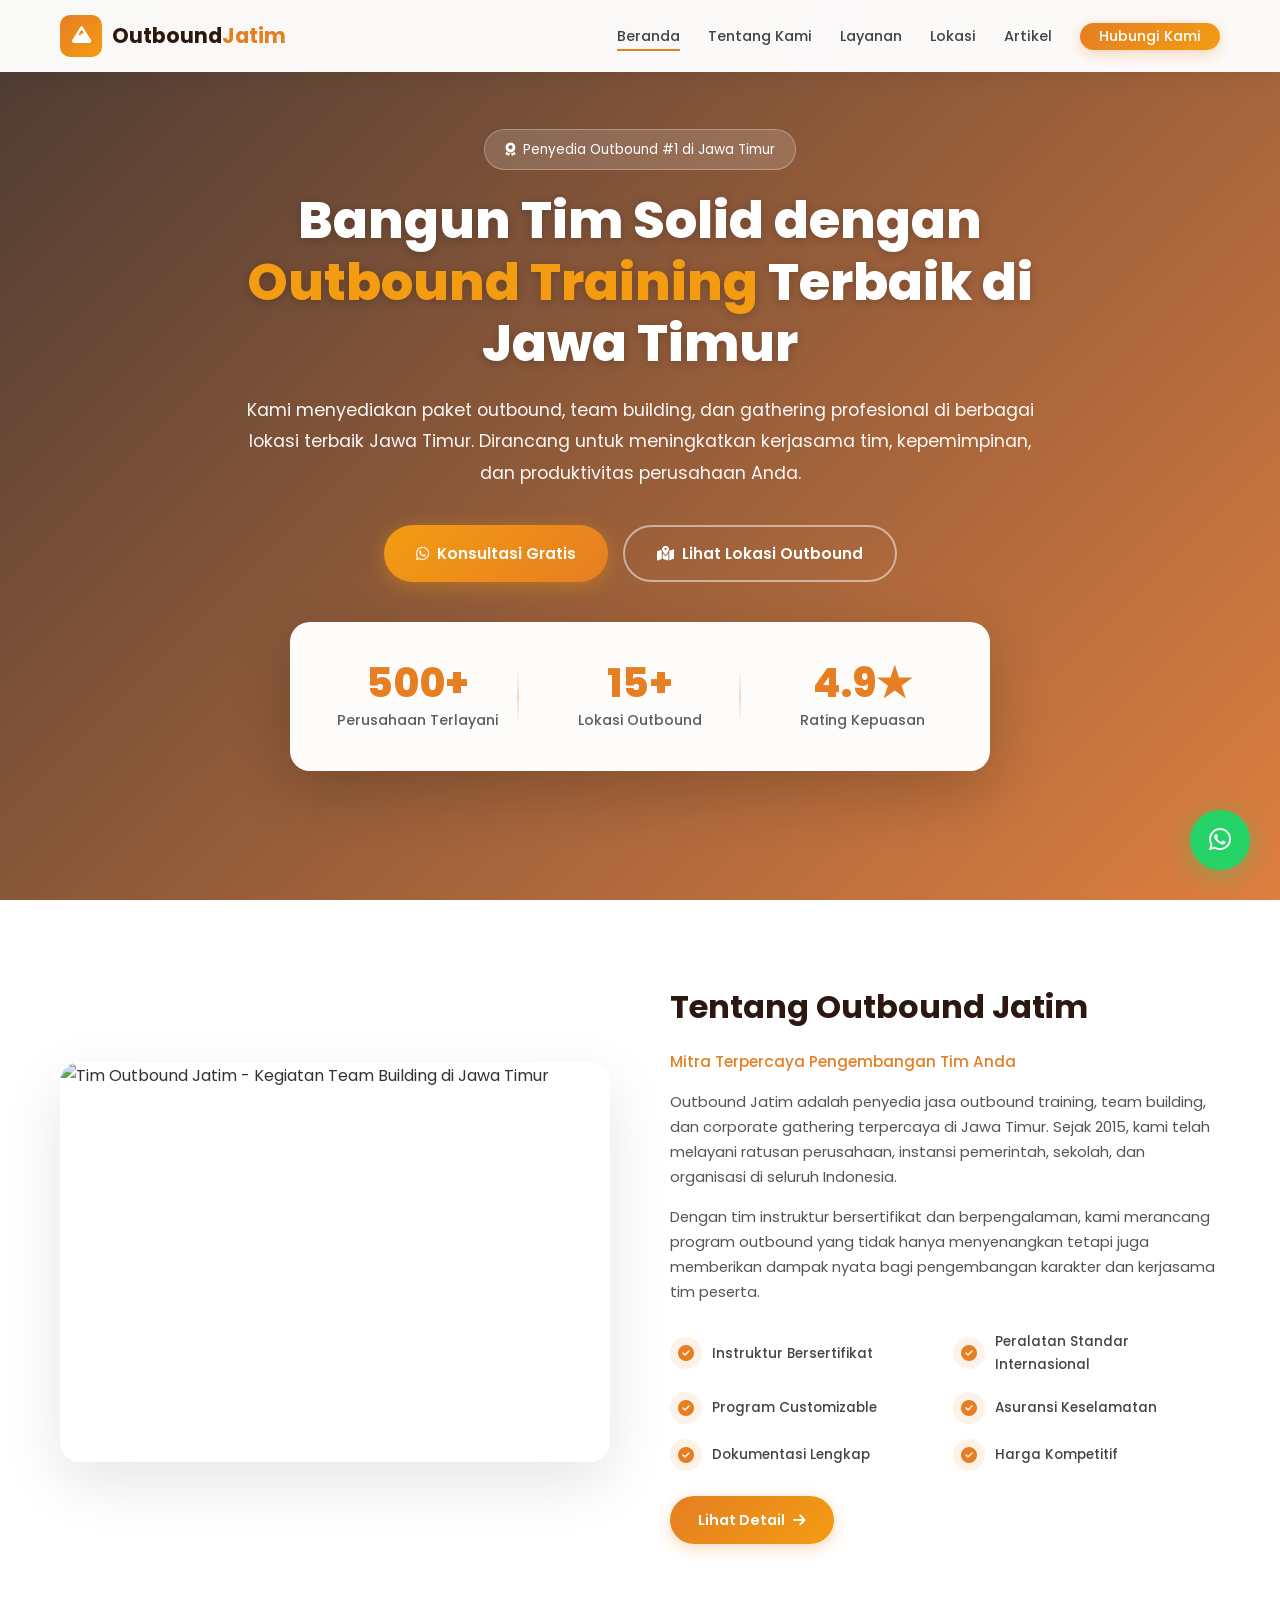
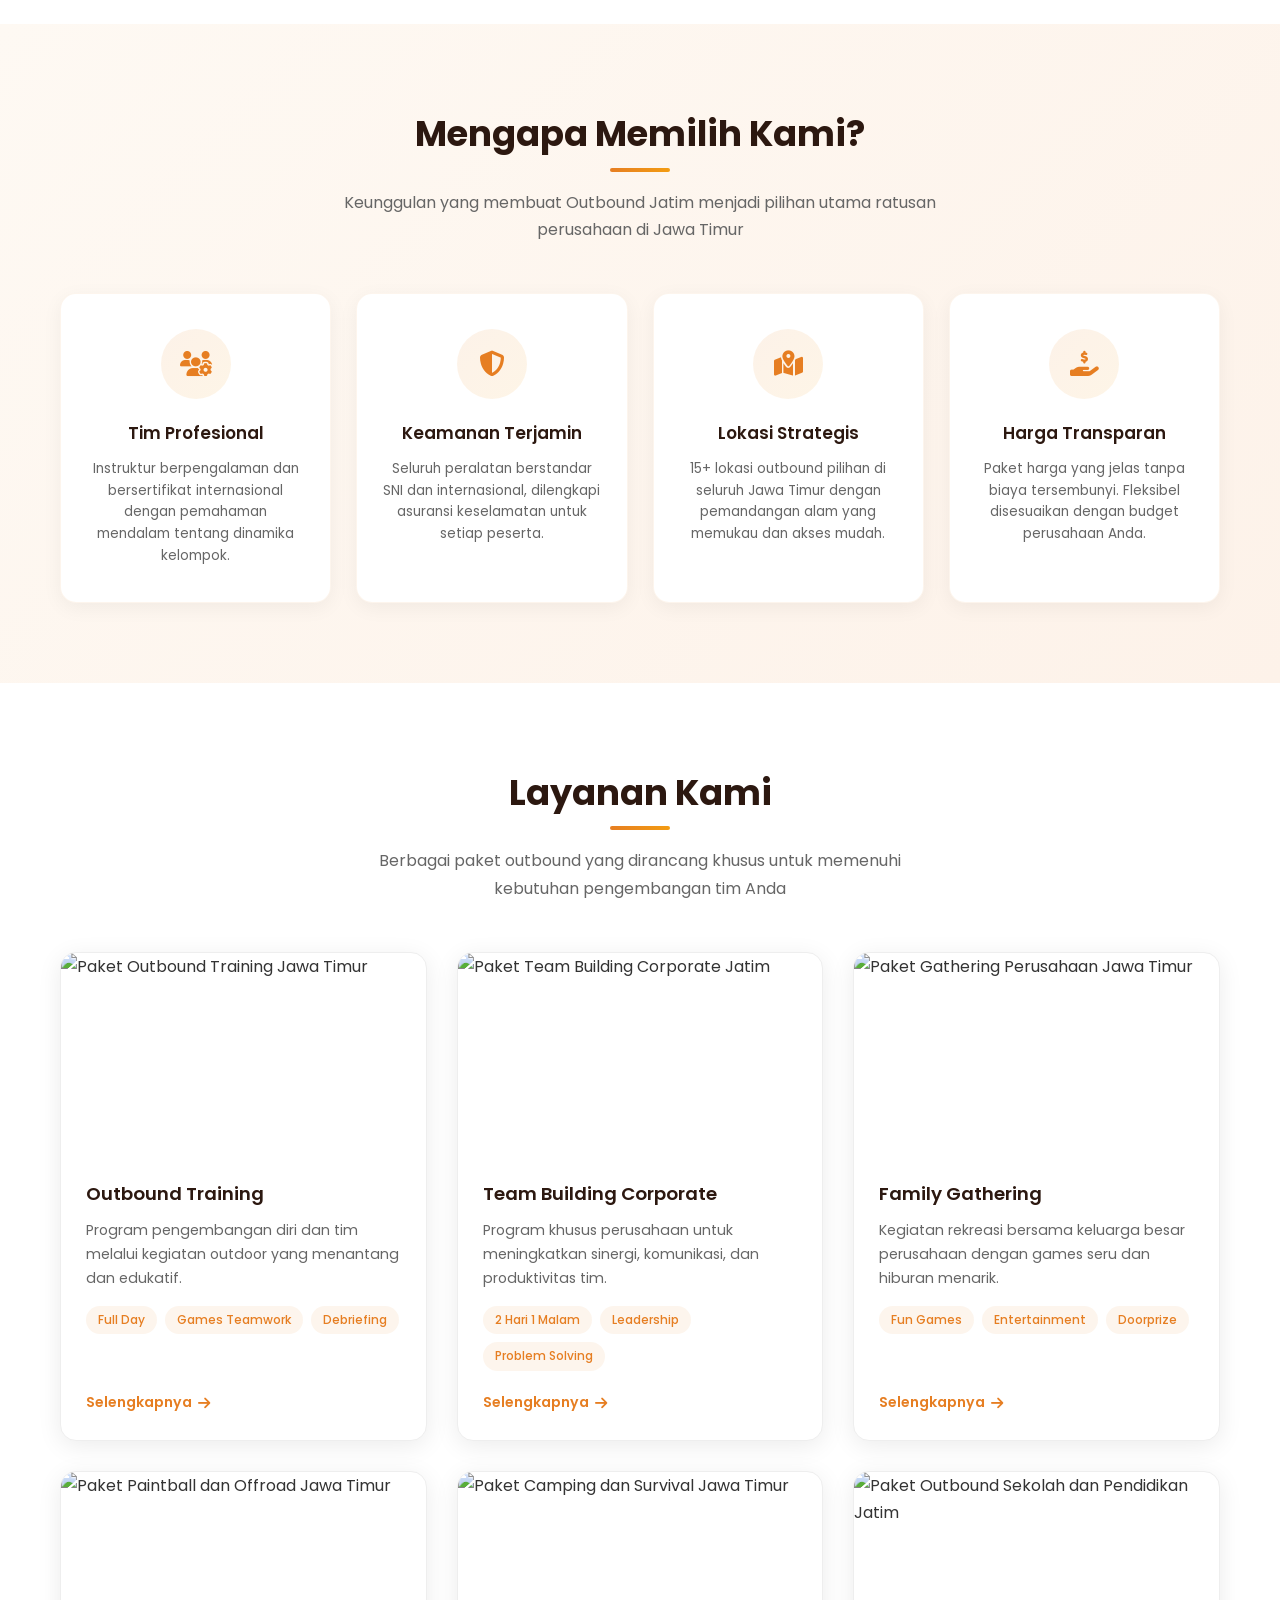
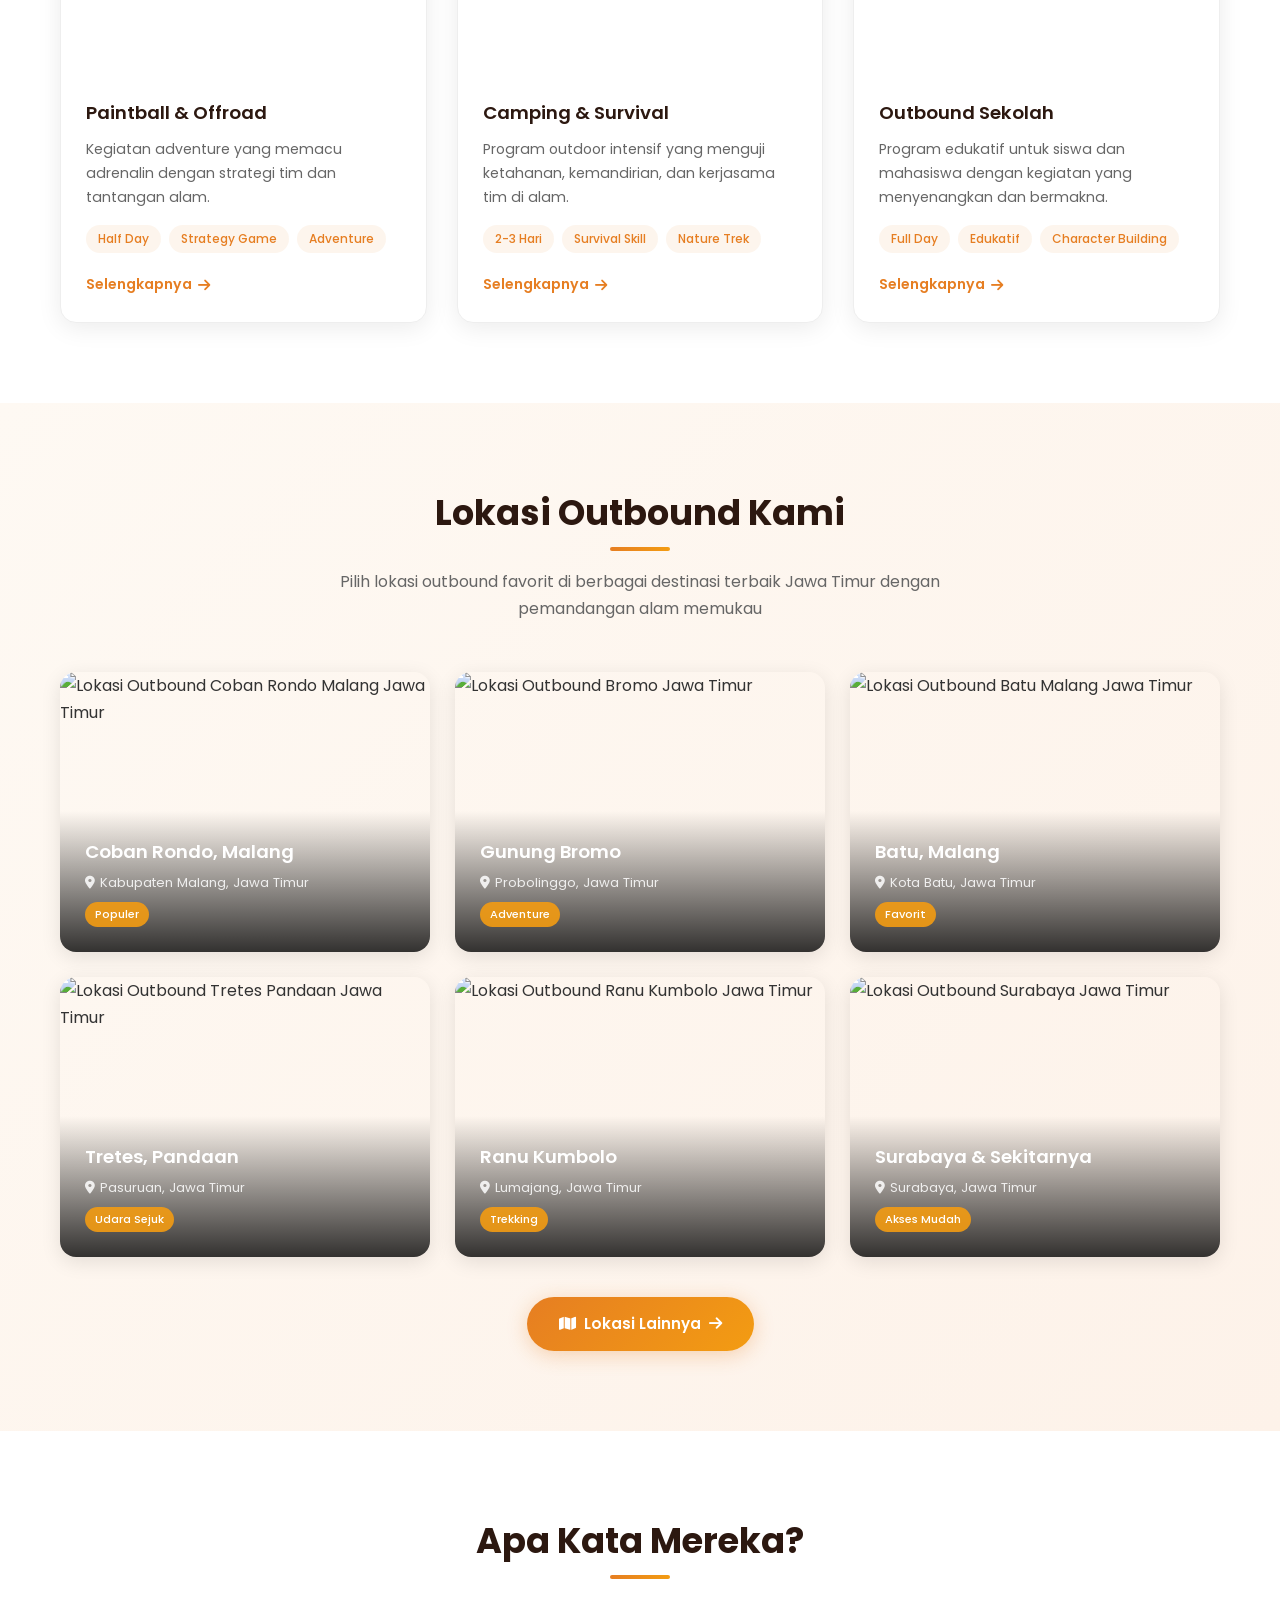
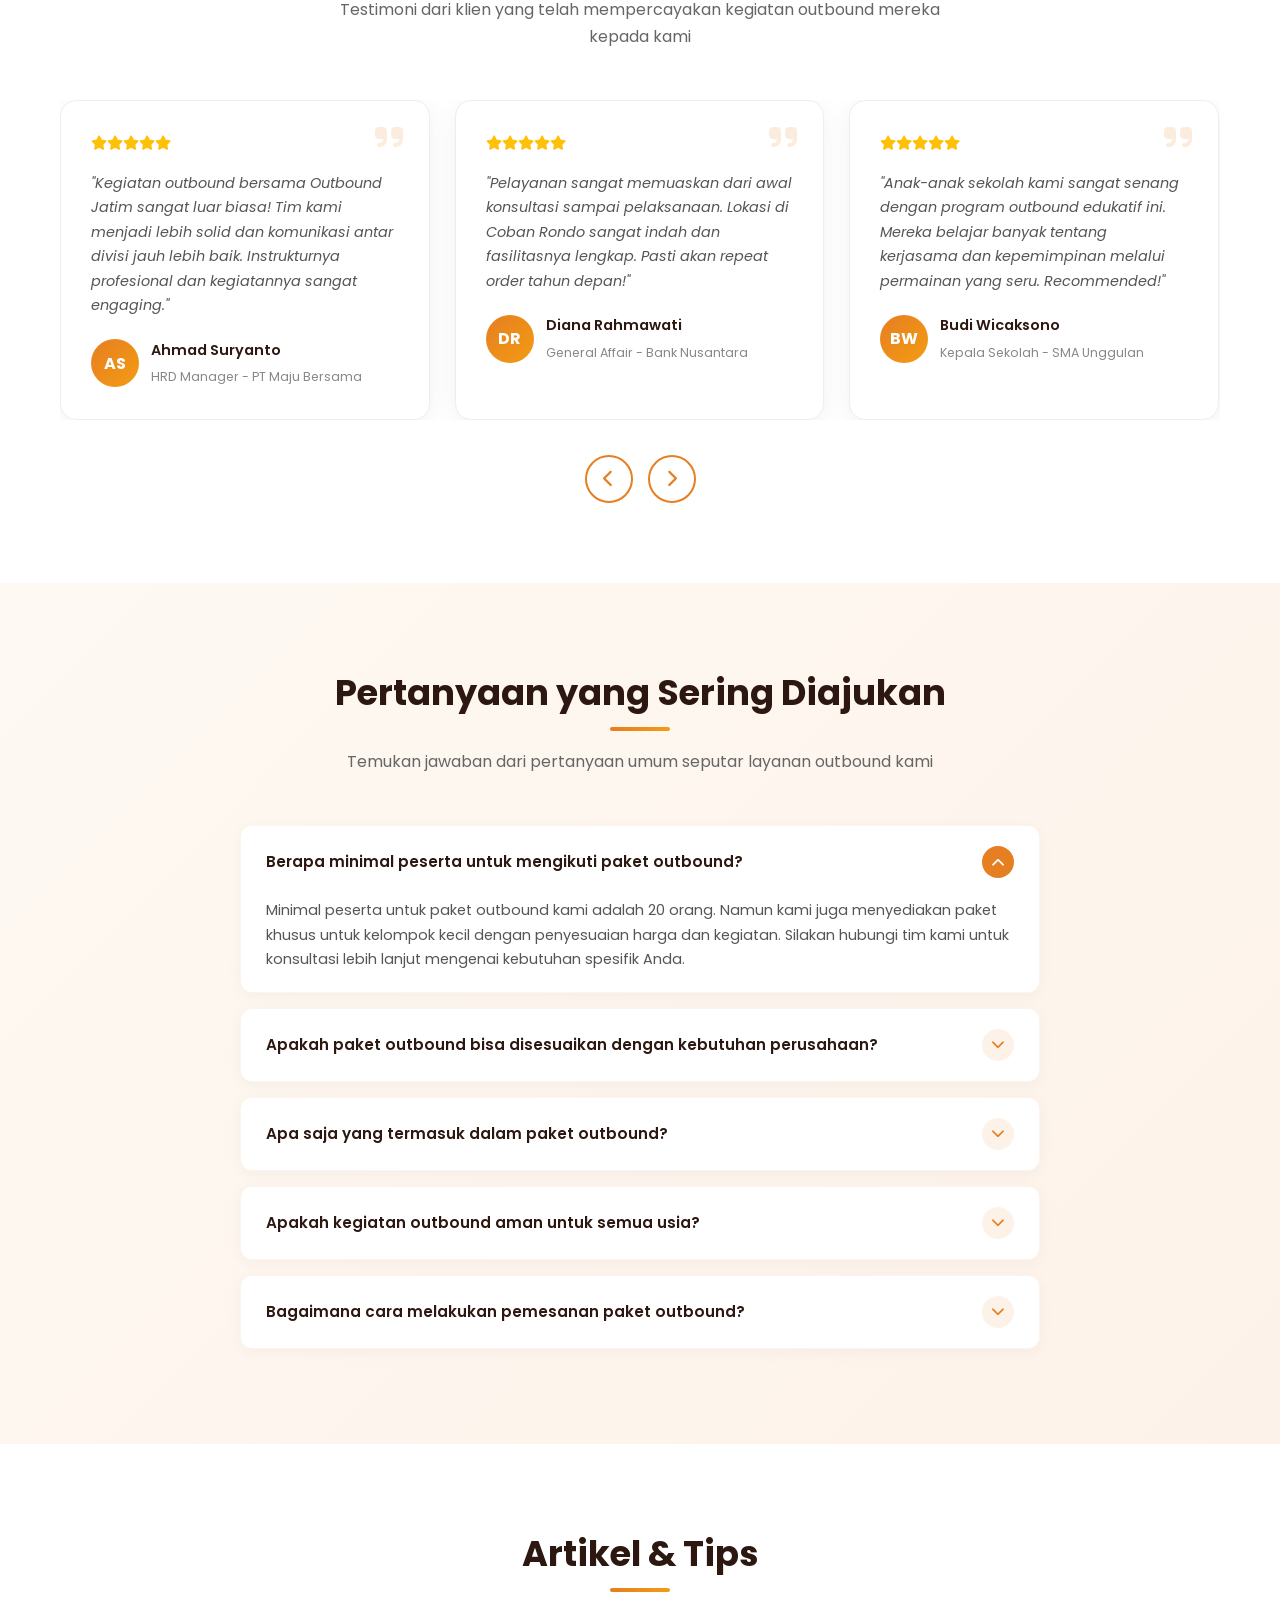
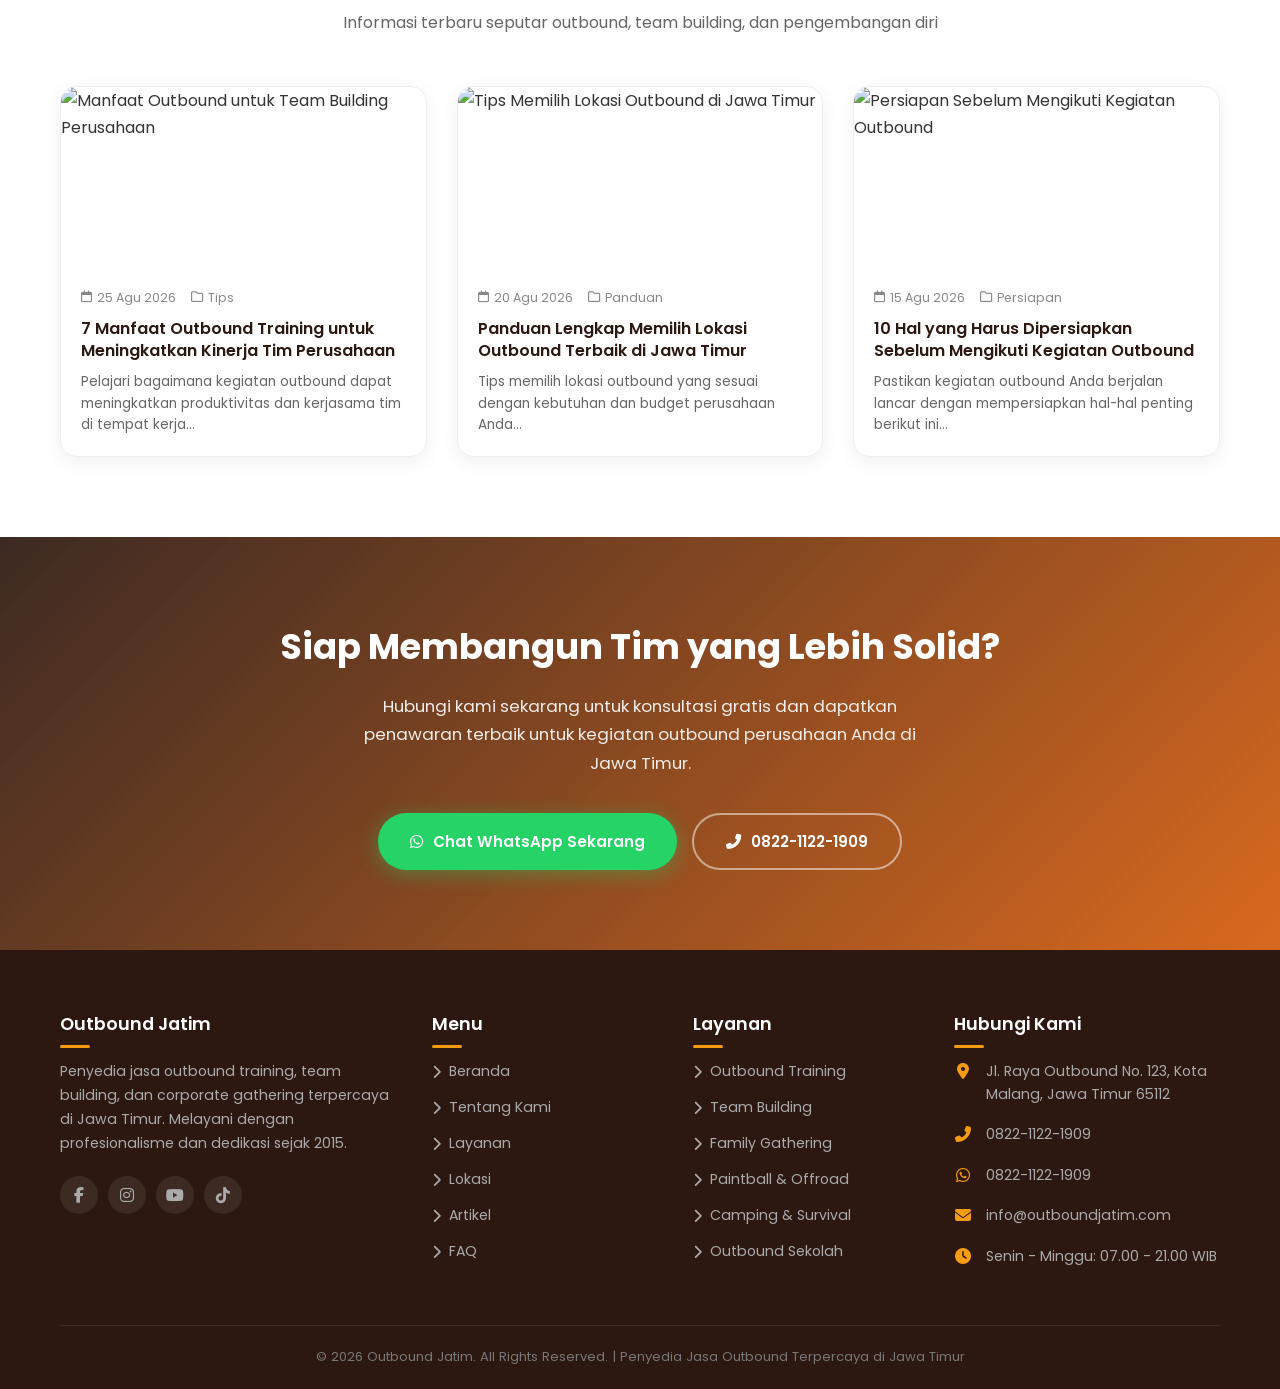
==== commit defb27fa: "Add files via upload" ====
--- a/index.html
+++ b/index.html
@@ -1,50 +1,37 @@
 <!DOCTYPE html>
 <html lang="id">
-
 <head>
     <meta charset="UTF-8">
     <meta name="viewport" content="width=device-width, initial-scale=1.0">
     <meta http-equiv="X-UA-Compatible" content="IE=edge">
+    
+    <!-- SEO Meta Tags -->
     <title>Outbound Jatim - Paket Outbound & Team Building Terbaik di Jawa Timur 2026</title>
-
-    <!-- SEO Meta Tags -->
-    <meta name="description"
-        content="Outbound Jatim menyediakan paket outbound, team building, gathering, dan pelatihan di berbagai lokasi terbaik Jawa Timur. Fasilitas lengkap, instruktur berpengalaman. Hubungi kami sekarang!">
-    <meta name="keywords"
-        content="outbound jatim, outbound jawa timur, paket outbound, team building jatim, outbound malang, outbound surabaya, outbound batu, outbound bromo, gathering perusahaan, outbound training, outbound murah jatim, jasa outbound jatim">
+    <meta name="description" content="Outbound Jatim menyediakan paket outbound, team building, gathering, dan pelatihan di berbagai lokasi terbaik Jawa Timur. Fasilitas lengkap, instruktur berpengalaman. Hubungi kami sekarang!">
+    <meta name="keywords" content="outbound jatim, outbound jawa timur, paket outbound, team building jatim, outbound malang, outbound surabaya, outbound batu, outbound bromo, gathering perusahaan, outbound training, outbound murah jatim, jasa outbound jatim">
     <meta name="author" content="Outbound Jatim">
-    <meta name="robots" content="index, follow, max-snippet:-1, max-image-preview:large, max-video-preview:-1">
-    <link rel="canonical" href="https://outboundjatim.web.id/">
-
+    <meta name="robots" content="index, follow">
+    <link rel="canonical" href="https://www.outboundjatim.com/">
     
-    <!-- Favicon -->
-    <link rel="icon" href="assets/img/logo-outbound-jatim.webp" type="image/webp">
-    <link rel="apple-touch-icon" href="assets/img/logo-outbound-jatim.webp">
-
     <!-- Open Graph / Facebook -->
     <meta property="og:type" content="website">
-    <meta property="og:url" content="https://outboundjatim.web.id/">
+    <meta property="og:url" content="https://www.outboundjatim.com/">
     <meta property="og:title" content="Outbound Jatim - Paket Outbound & Team Building Terbaik di Jawa Timur 2026">
-    <meta property="og:description"
-        content="Penyedia jasa outbound terpercaya di Jawa Timur. Paket lengkap untuk corporate, sekolah, dan umum. Instruktur profesional & fasilitas terbaik.">
-    <meta property="og:image" content="https://outboundjatim.web.id/assets/img/logo-outbound-jatim.webp">
-    <meta property="og:site_name" content="Outbound Jatim">
+    <meta property="og:description" content="Penyedia jasa outbound terpercaya di Jawa Timur. Paket lengkap untuk corporate, sekolah, dan umum. Instruktur profesional & fasilitas terbaik.">
+    <meta property="og:image" content="https://www.outboundjatim.com/og-image.jpg">
     <meta property="og:locale" content="id_ID">
-
+    
     <!-- Twitter -->
     <meta name="twitter:card" content="summary_large_image">
-    <meta name="twitter:url" content="https://outboundjatim.web.id/">
     <meta name="twitter:title" content="Outbound Jatim - Paket Outbound & Team Building Terbaik 2026">
-    <meta name="twitter:description"
-        content="Penyedia jasa outbound terpercaya di Jawa Timur dengan berbagai paket lengkap.">
-    <meta name="twitter:image" content="https://outboundjatim.web.id/assets/img/logo-outbound-jatim.webp">
-
+    <meta name="twitter:description" content="Penyedia jasa outbound terpercaya di Jawa Timur dengan berbagai paket lengkap.">
+    
     <!-- Geo Meta Tags -->
     <meta name="geo.region" content="ID-JI">
     <meta name="geo.placename" content="Jawa Timur">
     <meta name="geo.position" content="-7.7956;112.2421">
     <meta name="ICBM" content="-7.7956, 112.2421">
-
+    
     <!-- Schema.org Structured Data -->
     <script type="application/ld+json">
     {
@@ -52,7 +39,7 @@
         "@type": "LocalBusiness",
         "name": "Outbound Jatim",
         "description": "Penyedia jasa outbound, team building, dan gathering terpercaya di Jawa Timur",
-        "url": "https://outboundjatim.web.id",
+        "url": "https://www.outboundjatim.com",
         "telephone": "+6282211221909",
         "address": {
             "@type": "PostalAddress",
@@ -122,25 +109,17 @@
     }
     </script>
 
-    
-    <!-- PageSpeed Optimizations -->
-    <link rel="dns-prefetch" href="https://fonts.googleapis.com">
-    <link rel="dns-prefetch" href="https://fonts.gstatic.com">
-
     <!-- Google Fonts -->
     <link rel="preconnect" href="https://fonts.googleapis.com">
     <link rel="preconnect" href="https://fonts.gstatic.com" crossorigin>
-    <link href="https://fonts.googleapis.com/css2?family=Poppins:wght@300;400;500;600;700;800;900&display=swap"
-        rel="stylesheet">
-
+    <link href="https://fonts.googleapis.com/css2?family=Poppins:wght@300;400;500;600;700;800;900&display=swap" rel="stylesheet">
+    
     <!-- Font Awesome -->
     <link rel="stylesheet" href="https://cdnjs.cloudflare.com/ajax/libs/font-awesome/6.5.0/css/all.min.css">
 
     <style>
         /* ===== RESET & BASE ===== */
-        *,
-        *::before,
-        *::after {
+        *, *::before, *::after {
             margin: 0;
             padding: 0;
             box-sizing: border-box;
@@ -229,7 +208,7 @@
             z-index: 1000;
             background: rgba(255, 255, 255, 0.97);
             backdrop-filter: blur(10px);
-            box-shadow: 0 2px 20px rgba(0, 0, 0, 0.08);
+            box-shadow: 0 2px 20px rgba(0,0,0,0.08);
             transition: all 0.3s ease;
         }
 
@@ -365,19 +344,15 @@
             justify-content: center;
             position: relative;
             background: linear-gradient(135deg, rgba(44, 24, 16, 0.85), rgba(211, 84, 0, 0.75)),
-                url('https://images.unsplash.com/photo-1504280390367-361c6d9f38f4?w=1600') center/cover no-repeat;
+                        url('https://images.unsplash.com/photo-1504280390367-361c6d9f38f4?w=1600') center/cover no-repeat;
             padding-top: 80px;
+            padding-bottom: 80px;
             overflow: hidden;
         }
 
+        /* HAPUS EFEK AWAN PUTIH */
         .hero::before {
-            content: '';
-            position: absolute;
-            bottom: 0;
-            left: 0;
-            width: 100%;
-            height: 100px;
-            background: linear-gradient(transparent, #fff);
+            display: none;
         }
 
         .hero-content {
@@ -392,8 +367,8 @@
 
         .hero-badge {
             display: inline-block;
-            background: rgba(255, 255, 255, 0.15);
-            border: 1px solid rgba(255, 255, 255, 0.3);
+            background: rgba(255,255,255,0.15);
+            border: 1px solid rgba(255,255,255,0.3);
             padding: 8px 20px;
             border-radius: 50px;
             font-size: 0.85rem;
@@ -406,7 +381,7 @@
             font-weight: 800;
             line-height: 1.2;
             margin-bottom: 20px;
-            text-shadow: 0 2px 10px rgba(0, 0, 0, 0.2);
+            text-shadow: 0 2px 10px rgba(0,0,0,0.2);
         }
 
         .hero-content h2 span {
@@ -415,7 +390,7 @@
 
         .hero-content p {
             font-size: 1.1rem;
-            opacity: 0.9;
+            opacity: 0.95;
             margin-bottom: 35px;
             line-height: 1.8;
         }
@@ -425,6 +400,7 @@
             justify-content: center;
             gap: 15px;
             flex-wrap: wrap;
+            margin-bottom: 40px;
         }
 
         .btn-primary {
@@ -458,29 +434,30 @@
             display: inline-flex;
             align-items: center;
             gap: 8px;
-            border: 2px solid rgba(255, 255, 255, 0.5);
+            border: 2px solid rgba(255,255,255,0.5);
             transition: all 0.3s ease;
             cursor: pointer;
         }
 
         .btn-secondary:hover {
-            background: rgba(255, 255, 255, 0.1);
+            background: rgba(255,255,255,0.1);
             border-color: #fff;
             transform: translateY(-3px);
         }
 
-        /* ===== HERO STATS ===== */
+        /* ===== HERO STATS - CARD FLOATING ===== */
         .hero-stats {
             display: grid;
             grid-template-columns: repeat(3, 1fr);
             gap: 20px;
-            margin-top: 50px;
-            padding-top: 30px;
-            border-top: 1px solid rgba(255, 255, 255, 0.2);
-            justify-items: center;
-            max-width: 600px;
-            margin-left: auto;
-            margin-right: auto;
+            margin: 0 auto;
+            padding: 30px 25px;
+            background: rgba(255, 255, 255, 0.98);
+            border-radius: 20px;
+            box-shadow: 0 20px 60px rgba(0, 0, 0, 0.2);
+            max-width: 700px;
+            backdrop-filter: blur(10px);
+            border: 1px solid rgba(255, 255, 255, 0.3);
         }
 
         .hero-stat {
@@ -488,18 +465,33 @@
             display: flex;
             flex-direction: column;
             align-items: center;
+            padding: 10px;
+            position: relative;
+        }
+
+        .hero-stat:not(:last-child)::after {
+            content: '';
+            position: absolute;
+            right: 0;
+            top: 20%;
+            height: 60%;
+            width: 2px;
+            background: linear-gradient(to bottom, transparent, rgba(230, 126, 34, 0.3), transparent);
         }
 
         .hero-stat h3 {
-            font-size: 2rem;
-            font-weight: 700;
-            margin-bottom: 5px;
+            font-size: 2.5rem;
+            font-weight: 800;
+            color: #e67e22;
+            margin-bottom: 8px;
+            line-height: 1;
         }
 
         .hero-stat p {
-            font-size: 0.85rem;
-            opacity: 0.85;
-            margin-bottom: 0;
+            font-size: 0.88rem;
+            color: #555;
+            font-weight: 500;
+            margin: 0;
             line-height: 1.3;
         }
 
@@ -519,7 +511,7 @@
             position: relative;
             border-radius: 20px;
             overflow: hidden;
-            box-shadow: 0 20px 60px rgba(0, 0, 0, 0.1);
+            box-shadow: 0 20px 60px rgba(0,0,0,0.1);
         }
 
         .tentang-image img {
@@ -617,7 +609,7 @@
             padding: 35px 25px;
             border-radius: 16px;
             text-align: center;
-            box-shadow: 0 5px 20px rgba(0, 0, 0, 0.05);
+            box-shadow: 0 5px 20px rgba(0,0,0,0.05);
             transition: all 0.3s ease;
             border: 1px solid rgba(230, 126, 34, 0.08);
         }
@@ -668,7 +660,7 @@
             background: #fff;
             border-radius: 16px;
             overflow: hidden;
-            box-shadow: 0 5px 25px rgba(0, 0, 0, 0.08);
+            box-shadow: 0 5px 25px rgba(0,0,0,0.08);
             transition: all 0.3s ease;
             border: 1px solid #eee;
             display: flex;
@@ -677,7 +669,7 @@
 
         .layanan-card:hover {
             transform: translateY(-8px);
-            box-shadow: 0 15px 40px rgba(0, 0, 0, 0.12);
+            box-shadow: 0 15px 40px rgba(0,0,0,0.12);
         }
 
         .layanan-card .card-image {
@@ -773,13 +765,13 @@
             overflow: hidden;
             height: 280px;
             cursor: pointer;
-            box-shadow: 0 5px 20px rgba(0, 0, 0, 0.1);
+            box-shadow: 0 5px 20px rgba(0,0,0,0.1);
             transition: all 0.3s ease;
         }
 
         .lokasi-card:hover {
             transform: translateY(-5px);
-            box-shadow: 0 15px 40px rgba(0, 0, 0, 0.15);
+            box-shadow: 0 15px 40px rgba(0,0,0,0.15);
         }
 
         .lokasi-card img {
@@ -799,7 +791,7 @@
             left: 0;
             right: 0;
             padding: 25px;
-            background: linear-gradient(transparent, rgba(0, 0, 0, 0.8));
+            background: linear-gradient(transparent, rgba(0,0,0,0.8));
             color: #fff;
         }
 
@@ -874,7 +866,7 @@
             background: #fff;
             border-radius: 16px;
             padding: 30px;
-            box-shadow: 0 5px 25px rgba(0, 0, 0, 0.06);
+            box-shadow: 0 5px 25px rgba(0,0,0,0.06);
             border: 1px solid #eee;
             position: relative;
         }
@@ -972,7 +964,7 @@
             background: #fff;
             border-radius: 12px;
             margin-bottom: 15px;
-            box-shadow: 0 3px 15px rgba(0, 0, 0, 0.04);
+            box-shadow: 0 3px 15px rgba(0,0,0,0.04);
             overflow: hidden;
             border: 1px solid rgba(230, 126, 34, 0.08);
         }
@@ -1038,7 +1030,7 @@
         /* ===== CTA ===== */
         .cta {
             background: linear-gradient(135deg, rgba(44, 24, 16, 0.92), rgba(211, 84, 0, 0.88)),
-                url('assets/img/galeri/layanan-gathering.webp') center/cover no-repeat;
+                        url('https://images.unsplash.com/photo-1517483000871-1dbf64a6e1c6?w=1600') center/cover no-repeat;
             color: #fff;
             text-align: center;
             padding: 80px 0;
@@ -1093,12 +1085,12 @@
             display: inline-flex;
             align-items: center;
             gap: 10px;
-            border: 2px solid rgba(255, 255, 255, 0.5);
+            border: 2px solid rgba(255,255,255,0.5);
             transition: all 0.3s ease;
         }
 
         .btn-cta-call:hover {
-            background: rgba(255, 255, 255, 0.1);
+            background: rgba(255,255,255,0.1);
             border-color: #fff;
             transform: translateY(-3px);
         }
@@ -1117,14 +1109,14 @@
         .artikel-card {
             border-radius: 16px;
             overflow: hidden;
-            box-shadow: 0 5px 20px rgba(0, 0, 0, 0.06);
+            box-shadow: 0 5px 20px rgba(0,0,0,0.06);
             border: 1px solid #eee;
             transition: all 0.3s ease;
         }
 
         .artikel-card:hover {
             transform: translateY(-5px);
-            box-shadow: 0 15px 35px rgba(0, 0, 0, 0.1);
+            box-shadow: 0 15px 35px rgba(0,0,0,0.1);
         }
 
         .artikel-card .artikel-image {
@@ -1188,7 +1180,7 @@
             grid-template-columns: 1.5fr 1fr 1fr 1.2fr;
             gap: 40px;
             padding-bottom: 40px;
-            border-bottom: 1px solid rgba(255, 255, 255, 0.08);
+            border-bottom: 1px solid rgba(255,255,255,0.08);
         }
 
         .footer-col h3 {
@@ -1226,7 +1218,7 @@
             width: 38px;
             height: 38px;
             border-radius: 50%;
-            background: rgba(255, 255, 255, 0.08);
+            background: rgba(255,255,255,0.08);
             display: flex;
             align-items: center;
             justify-content: center;
@@ -1337,17 +1329,9 @@
         }
 
         @keyframes pulse-wa {
-            0% {
-                box-shadow: 0 0 0 0 rgba(37, 211, 102, 0.5);
-            }
-
-            70% {
-                box-shadow: 0 0 0 15px rgba(37, 211, 102, 0);
-            }
-
-            100% {
-                box-shadow: 0 0 0 0 rgba(37, 211, 102, 0);
-            }
+            0% { box-shadow: 0 0 0 0 rgba(37, 211, 102, 0.5); }
+            70% { box-shadow: 0 0 0 15px rgba(37, 211, 102, 0); }
+            100% { box-shadow: 0 0 0 0 rgba(37, 211, 102, 0); }
         }
 
         .floating-top {
@@ -1430,7 +1414,7 @@
                 justify-content: center;
                 align-items: center;
                 gap: 22px;
-                box-shadow: -5px 0 30px rgba(0, 0, 0, 0.1);
+                box-shadow: -5px 0 30px rgba(0,0,0,0.1);
                 transition: right 0.3s ease;
                 z-index: 1000;
             }
@@ -1462,20 +1446,24 @@
                 font-size: 0.92rem;
             }
 
+            /* Hero Stats Mobile */
             .hero-stats {
                 grid-template-columns: repeat(3, 1fr);
-                gap: 15px;
-                margin-top: 35px;
-                padding-top: 20px;
+                gap: 10px;
+                padding: 20px 15px;
                 max-width: 100%;
             }
 
             .hero-stat h3 {
-                font-size: 1.3rem;
+                font-size: 1.5rem;
             }
 
             .hero-stat p {
                 font-size: 0.72rem;
+            }
+
+            .hero-stat:not(:last-child)::after {
+                display: none;
             }
 
             .tentang-grid {
@@ -1592,8 +1580,7 @@
                 align-items: center;
             }
 
-            .btn-primary,
-            .btn-secondary {
+            .btn-primary, .btn-secondary {
                 width: 100%;
                 max-width: 280px;
                 justify-content: center;
@@ -1611,15 +1598,16 @@
 
             .hero-stats {
                 grid-template-columns: repeat(3, 1fr);
-                gap: 10px;
+                gap: 8px;
+                padding: 15px 10px;
             }
 
             .hero-stat h3 {
-                font-size: 1.15rem;
+                font-size: 1.3rem;
             }
 
             .hero-stat p {
-                font-size: 0.68rem;
+                font-size: 0.65rem;
             }
 
             .cta-buttons {
@@ -1627,8 +1615,7 @@
                 align-items: center;
             }
 
-            .btn-cta-wa,
-            .btn-cta-call {
+            .btn-cta-wa, .btn-cta-call {
                 width: 100%;
                 max-width: 280px;
                 justify-content: center;
@@ -1641,7 +1628,7 @@
             left: 0;
             width: 100%;
             height: 100%;
-            background: rgba(0, 0, 0, 0.5);
+            background: rgba(0,0,0,0.5);
             z-index: 999;
             opacity: 0;
             visibility: hidden;
@@ -1654,15 +1641,15 @@
         }
     </style>
 </head>
-
 <body>
 
     <!-- ===== NAVBAR ===== -->
     <nav class="navbar" role="navigation" aria-label="Main navigation">
         <div class="container">
             <a href="index.html" class="navbar-brand" aria-label="Outbound Jatim - Beranda">
-                <img src="assets/img/logo-outbound-jatim.webp" alt="Logo Outbound Jatim"
-                    style="height: 42px; width: auto; object-fit: contain;">
+                <div class="logo-icon">
+                    <i class="fas fa-mountain"></i>
+                </div>
                 <h1>Outbound<span>Jatim</span></h1>
             </a>
             <ul class="nav-links" id="navLinks">
@@ -1671,8 +1658,7 @@
                 <li><a href="layanan.html">Layanan</a></li>
                 <li><a href="lokasi.html">Lokasi</a></li>
                 <li><a href="artikel.html">Artikel</a></li>
-                <li><a href="https://wa.me/6282211221909" class="btn-hubungi" target="_blank" rel="noopener">Hubungi
-                        Kami</a></li>
+                <li><a href="https://wa.me/6282211221909" class="btn-hubungi" target="_blank" rel="noopener">Hubungi Kami</a></li>
             </ul>
             <div class="hamburger" id="hamburger" aria-label="Toggle menu" role="button" tabindex="0">
                 <span></span>
@@ -1689,12 +1675,9 @@
             <div class="hero-content">
                 <span class="hero-badge"><i class="fas fa-award"></i> &nbsp;Penyedia Outbound #1 di Jawa Timur</span>
                 <h2>Bangun Tim Solid dengan <span>Outbound Training</span> Terbaik di Jawa Timur</h2>
-                <p>Kami menyediakan paket outbound, team building, dan gathering profesional di berbagai lokasi terbaik
-                    Jawa Timur. Dirancang untuk meningkatkan kerjasama tim, kepemimpinan, dan produktivitas perusahaan
-                    Anda.</p>
+                <p>Kami menyediakan paket outbound, team building, dan gathering profesional di berbagai lokasi terbaik Jawa Timur. Dirancang untuk meningkatkan kerjasama tim, kepemimpinan, dan produktivitas perusahaan Anda.</p>
                 <div class="hero-buttons">
-                    <a href="https://wa.me/6282211221909?text=Halo%20Outbound%20Jatim%2C%20saya%20ingin%20bertanya%20tentang%20paket%20outbound"
-                        class="btn-primary" target="_blank" rel="noopener">
+                    <a href="https://wa.me/6282211221909?text=Halo%20Outbound%20Jatim%2C%20saya%20ingin%20bertanya%20tentang%20paket%20outbound" class="btn-primary" target="_blank" rel="noopener">
                         <i class="fab fa-whatsapp"></i> Konsultasi Gratis
                     </a>
                     <a href="#lokasi" class="btn-secondary">
@@ -1724,18 +1707,13 @@
         <div class="container">
             <div class="tentang-grid">
                 <div class="tentang-image">
-                    <img src="assets/img/galeri/layanan-team-building.webp"
-                        alt="Tim Outbound Jatim - Kegiatan Team Building di Jawa Timur" loading="lazy">
+                    <img src="https://images.unsplash.com/photo-1529156069898-49953e39b3ac?w=800" alt="Tim Outbound Jatim - Kegiatan Team Building di Jawa Timur" loading="lazy">
                 </div>
                 <div class="tentang-text">
                     <h2>Tentang Outbound Jatim</h2>
                     <p class="tentang-subtitle">Mitra Terpercaya Pengembangan Tim Anda</p>
-                    <p>Outbound Jatim adalah penyedia jasa outbound training, team building, dan corporate gathering
-                        terpercaya di Jawa Timur. Sejak 2015, kami telah melayani ratusan perusahaan, instansi
-                        pemerintah, sekolah, dan organisasi di seluruh Indonesia.</p>
-                    <p>Dengan tim instruktur bersertifikat dan berpengalaman, kami merancang program outbound yang tidak
-                        hanya menyenangkan tetapi juga memberikan dampak nyata bagi pengembangan karakter dan kerjasama
-                        tim peserta.</p>
+                    <p>Outbound Jatim adalah penyedia jasa outbound training, team building, dan corporate gathering terpercaya di Jawa Timur. Sejak 2015, kami telah melayani ratusan perusahaan, instansi pemerintah, sekolah, dan organisasi di seluruh Indonesia.</p>
+                    <p>Dengan tim instruktur bersertifikat dan berpengalaman, kami merancang program outbound yang tidak hanya menyenangkan tetapi juga memberikan dampak nyata bagi pengembangan karakter dan kerjasama tim peserta.</p>
                     <div class="tentang-features">
                         <div class="tentang-feature">
                             <i class="fas fa-check-circle"></i>
@@ -1781,26 +1759,22 @@
                 <div class="value-card">
                     <div class="icon"><i class="fas fa-users-cog"></i></div>
                     <h3>Tim Profesional</h3>
-                    <p>Instruktur berpengalaman dan bersertifikat internasional dengan pemahaman mendalam tentang
-                        dinamika kelompok.</p>
+                    <p>Instruktur berpengalaman dan bersertifikat internasional dengan pemahaman mendalam tentang dinamika kelompok.</p>
                 </div>
                 <div class="value-card">
                     <div class="icon"><i class="fas fa-shield-alt"></i></div>
                     <h3>Keamanan Terjamin</h3>
-                    <p>Seluruh peralatan berstandar SNI dan internasional, dilengkapi asuransi keselamatan untuk setiap
-                        peserta.</p>
+                    <p>Seluruh peralatan berstandar SNI dan internasional, dilengkapi asuransi keselamatan untuk setiap peserta.</p>
                 </div>
                 <div class="value-card">
                     <div class="icon"><i class="fas fa-map-marked-alt"></i></div>
                     <h3>Lokasi Strategis</h3>
-                    <p>15+ lokasi outbound pilihan di seluruh Jawa Timur dengan pemandangan alam yang memukau dan akses
-                        mudah.</p>
+                    <p>15+ lokasi outbound pilihan di seluruh Jawa Timur dengan pemandangan alam yang memukau dan akses mudah.</p>
                 </div>
                 <div class="value-card">
                     <div class="icon"><i class="fas fa-hand-holding-usd"></i></div>
                     <h3>Harga Transparan</h3>
-                    <p>Paket harga yang jelas tanpa biaya tersembunyi. Fleksibel disesuaikan dengan budget perusahaan
-                        Anda.</p>
+                    <p>Paket harga yang jelas tanpa biaya tersembunyi. Fleksibel disesuaikan dengan budget perusahaan Anda.</p>
                 </div>
             </div>
         </div>
@@ -1816,8 +1790,7 @@
             <div class="layanan-grid">
                 <article class="layanan-card">
                     <div class="card-image">
-                        <img src="assets/img/galeri/layanan-training.webp" alt="Paket Outbound Training Jawa Timur"
-                            loading="lazy">
+                        <img src="https://images.unsplash.com/photo-1521737711867-e3b97375f902?w=600" alt="Paket Outbound Training Jawa Timur" loading="lazy">
                     </div>
                     <div class="card-body">
                         <h3>Outbound Training</h3>
@@ -1828,8 +1801,7 @@
                             <span>Debriefing</span>
                         </div>
                         <div class="btn-detail-wrapper">
-                            <a href="https://wa.me/6282211221909?text=Halo%2C%20saya%20tertarik%20dengan%20paket%20Outbound%20Training"
-                                class="btn-detail" target="_blank" rel="noopener">
+                            <a href="https://wa.me/6282211221909?text=Halo%2C%20saya%20tertarik%20dengan%20paket%20Outbound%20Training" class="btn-detail" target="_blank" rel="noopener">
                                 Selengkapnya <i class="fas fa-arrow-right"></i>
                             </a>
                         </div>
@@ -1837,8 +1809,7 @@
                 </article>
                 <article class="layanan-card">
                     <div class="card-image">
-                        <img src="assets/img/galeri/layanan-team-building.webp"
-                            alt="Paket Team Building Corporate Jatim" loading="lazy">
+                        <img src="https://images.unsplash.com/photo-1552664730-d307ca884978?w=600" alt="Paket Team Building Corporate Jatim" loading="lazy">
                     </div>
                     <div class="card-body">
                         <h3>Team Building Corporate</h3>
@@ -1849,8 +1820,7 @@
                             <span>Problem Solving</span>
                         </div>
                         <div class="btn-detail-wrapper">
-                            <a href="https://wa.me/6282211221909?text=Halo%2C%20saya%20tertarik%20dengan%20paket%20Team%20Building"
-                                class="btn-detail" target="_blank" rel="noopener">
+                            <a href="https://wa.me/6282211221909?text=Halo%2C%20saya%20tertarik%20dengan%20paket%20Team%20Building" class="btn-detail" target="_blank" rel="noopener">
                                 Selengkapnya <i class="fas fa-arrow-right"></i>
                             </a>
                         </div>
@@ -1858,21 +1828,18 @@
                 </article>
                 <article class="layanan-card">
                     <div class="card-image">
-                        <img src="assets/img/galeri/layanan-gathering.webp" alt="Paket Gathering Perusahaan Jawa Timur"
-                            loading="lazy">
+                        <img src="https://images.unsplash.com/photo-1511632765486-a01980e01a18?w=600" alt="Paket Gathering Perusahaan Jawa Timur" loading="lazy">
                     </div>
                     <div class="card-body">
                         <h3>Family Gathering</h3>
-                        <p>Kegiatan rekreasi bersama keluarga besar perusahaan dengan games seru dan hiburan menarik.
-                        </p>
+                        <p>Kegiatan rekreasi bersama keluarga besar perusahaan dengan games seru dan hiburan menarik.</p>
                         <div class="card-features">
                             <span>Fun Games</span>
                             <span>Entertainment</span>
                             <span>Doorprize</span>
                         </div>
                         <div class="btn-detail-wrapper">
-                            <a href="https://wa.me/6282211221909?text=Halo%2C%20saya%20tertarik%20dengan%20paket%20Family%20Gathering"
-                                class="btn-detail" target="_blank" rel="noopener">
+                            <a href="https://wa.me/6282211221909?text=Halo%2C%20saya%20tertarik%20dengan%20paket%20Family%20Gathering" class="btn-detail" target="_blank" rel="noopener">
                                 Selengkapnya <i class="fas fa-arrow-right"></i>
                             </a>
                         </div>
@@ -1880,8 +1847,7 @@
                 </article>
                 <article class="layanan-card">
                     <div class="card-image">
-                        <img src="assets/img/galeri/layanan-paintball.webp" alt="Paket Paintball dan Offroad Jawa Timur"
-                            loading="lazy">
+                        <img src="https://images.unsplash.com/photo-1475802304518-d58b06a78e86?w=600" alt="Paket Paintball dan Offroad Jawa Timur" loading="lazy">
                     </div>
                     <div class="card-body">
                         <h3>Paintball & Offroad</h3>
@@ -1892,8 +1858,7 @@
                             <span>Adventure</span>
                         </div>
                         <div class="btn-detail-wrapper">
-                            <a href="https://wa.me/6282211221909?text=Halo%2C%20saya%20tertarik%20dengan%20paket%20Paintball"
-                                class="btn-detail" target="_blank" rel="noopener">
+                            <a href="https://wa.me/6282211221909?text=Halo%2C%20saya%20tertarik%20dengan%20paket%20Paintball" class="btn-detail" target="_blank" rel="noopener">
                                 Selengkapnya <i class="fas fa-arrow-right"></i>
                             </a>
                         </div>
@@ -1901,8 +1866,7 @@
                 </article>
                 <article class="layanan-card">
                     <div class="card-image">
-                        <img src="assets/img/galeri/layanan-camping.webp" alt="Paket Camping dan Survival Jawa Timur"
-                            loading="lazy">
+                        <img src="https://images.unsplash.com/photo-1504280390367-361c6d9f38f4?w=600" alt="Paket Camping dan Survival Jawa Timur" loading="lazy">
                     </div>
                     <div class="card-body">
                         <h3>Camping & Survival</h3>
@@ -1913,8 +1877,7 @@
                             <span>Nature Trek</span>
                         </div>
                         <div class="btn-detail-wrapper">
-                            <a href="https://wa.me/6282211221909?text=Halo%2C%20saya%20tertarik%20dengan%20paket%20Camping"
-                                class="btn-detail" target="_blank" rel="noopener">
+                            <a href="https://wa.me/6282211221909?text=Halo%2C%20saya%20tertarik%20dengan%20paket%20Camping" class="btn-detail" target="_blank" rel="noopener">
                                 Selengkapnya <i class="fas fa-arrow-right"></i>
                             </a>
                         </div>
@@ -1922,21 +1885,18 @@
                 </article>
                 <article class="layanan-card">
                     <div class="card-image">
-                        <img src="assets/img/galeri/layanan-training.webp"
-                            alt="Paket Outbound Sekolah dan Pendidikan Jatim" loading="lazy">
+                        <img src="https://images.unsplash.com/photo-1517457373958-b7bdd4587205?w=600" alt="Paket Outbound Sekolah dan Pendidikan Jatim" loading="lazy">
                     </div>
                     <div class="card-body">
                         <h3>Outbound Sekolah</h3>
-                        <p>Program edukatif untuk siswa dan mahasiswa dengan kegiatan yang menyenangkan dan bermakna.
-                        </p>
+                        <p>Program edukatif untuk siswa dan mahasiswa dengan kegiatan yang menyenangkan dan bermakna.</p>
                         <div class="card-features">
                             <span>Full Day</span>
                             <span>Edukatif</span>
                             <span>Character Building</span>
                         </div>
                         <div class="btn-detail-wrapper">
-                            <a href="https://wa.me/6282211221909?text=Halo%2C%20saya%20tertarik%20dengan%20paket%20Outbound%20Sekolah"
-                                class="btn-detail" target="_blank" rel="noopener">
+                            <a href="https://wa.me/6282211221909?text=Halo%2C%20saya%20tertarik%20dengan%20paket%20Outbound%20Sekolah" class="btn-detail" target="_blank" rel="noopener">
                                 Selengkapnya <i class="fas fa-arrow-right"></i>
                             </a>
                         </div>
@@ -1951,13 +1911,11 @@
         <div class="container">
             <div class="section-title">
                 <h2>Lokasi Outbound Kami</h2>
-                <p>Pilih lokasi outbound favorit di berbagai destinasi terbaik Jawa Timur dengan pemandangan alam
-                    memukau</p>
+                <p>Pilih lokasi outbound favorit di berbagai destinasi terbaik Jawa Timur dengan pemandangan alam memukau</p>
             </div>
             <div class="lokasi-grid">
                 <div class="lokasi-card">
-                    <img src="assets/img/wisata/wisata-batu.webp" alt="Lokasi Outbound Coban Rondo Malang Jawa Timur"
-                        loading="lazy">
+                    <img src="https://images.unsplash.com/photo-1588666309990-d68f08e3d4a6?w=600" alt="Lokasi Outbound Coban Rondo Malang Jawa Timur" loading="lazy">
                     <div class="overlay">
                         <h3>Coban Rondo, Malang</h3>
                         <p><i class="fas fa-map-marker-alt"></i> Kabupaten Malang, Jawa Timur</p>
@@ -1965,8 +1923,7 @@
                     </div>
                 </div>
                 <div class="lokasi-card">
-                    <img src="assets/img/wisata/wisata-trawas.webp" alt="Lokasi Outbound Bromo Jawa Timur"
-                        loading="lazy">
+                    <img src="https://images.unsplash.com/photo-1506905925346-21bda4d32df4?w=600" alt="Lokasi Outbound Bromo Jawa Timur" loading="lazy">
                     <div class="overlay">
                         <h3>Gunung Bromo</h3>
                         <p><i class="fas fa-map-marker-alt"></i> Probolinggo, Jawa Timur</p>
@@ -1974,8 +1931,7 @@
                     </div>
                 </div>
                 <div class="lokasi-card">
-                    <img src="assets/img/wisata/wisata-pacet.webp" alt="Lokasi Outbound Batu Malang Jawa Timur"
-                        loading="lazy">
+                    <img src="https://images.unsplash.com/photo-1501785888041-af3ef285b470?w=600" alt="Lokasi Outbound Batu Malang Jawa Timur" loading="lazy">
                     <div class="overlay">
                         <h3>Batu, Malang</h3>
                         <p><i class="fas fa-map-marker-alt"></i> Kota Batu, Jawa Timur</p>
@@ -1983,8 +1939,7 @@
                     </div>
                 </div>
                 <div class="lokasi-card">
-                    <img src="assets/img/wisata/wisata-tretes.webp" alt="Lokasi Outbound Tretes Pandaan Jawa Timur"
-                        loading="lazy">
+                    <img src="https://images.unsplash.com/photo-1464822759023-fed622ff2c3b?w=600" alt="Lokasi Outbound Tretes Pandaan Jawa Timur" loading="lazy">
                     <div class="overlay">
                         <h3>Tretes, Pandaan</h3>
                         <p><i class="fas fa-map-marker-alt"></i> Pasuruan, Jawa Timur</p>
@@ -1992,8 +1947,7 @@
                     </div>
                 </div>
                 <div class="lokasi-card">
-                    <img src="assets/img/wisata/wisata-batu.webp" alt="Lokasi Outbound Ranu Kumbolo Jawa Timur"
-                        loading="lazy">
+                    <img src="https://images.unsplash.com/photo-1470071459604-3b5ec3a7fe05?w=600" alt="Lokasi Outbound Ranu Kumbolo Jawa Timur" loading="lazy">
                     <div class="overlay">
                         <h3>Ranu Kumbolo</h3>
                         <p><i class="fas fa-map-marker-alt"></i> Lumajang, Jawa Timur</p>
@@ -2001,8 +1955,7 @@
                     </div>
                 </div>
                 <div class="lokasi-card">
-                    <img src="assets/img/wisata/wisata-trawas.webp" alt="Lokasi Outbound Surabaya Jawa Timur"
-                        loading="lazy">
+                    <img src="https://images.unsplash.com/photo-1519681393784-d120267933ba?w=600" alt="Lokasi Outbound Surabaya Jawa Timur" loading="lazy">
                     <div class="overlay">
                         <h3>Surabaya & Sekitarnya</h3>
                         <p><i class="fas fa-map-marker-alt"></i> Surabaya, Jawa Timur</p>
@@ -2030,12 +1983,9 @@
                     <div class="testimoni-slide">
                         <i class="fas fa-quote-right quote-icon"></i>
                         <div class="stars">
-                            <i class="fas fa-star"></i><i class="fas fa-star"></i><i class="fas fa-star"></i><i
-                                class="fas fa-star"></i><i class="fas fa-star"></i>
-                        </div>
-                        <p>"Kegiatan outbound bersama Outbound Jatim sangat luar biasa! Tim kami menjadi lebih solid dan
-                            komunikasi antar divisi jauh lebih baik. Instrukturnya profesional dan kegiatannya sangat
-                            engaging."</p>
+                            <i class="fas fa-star"></i><i class="fas fa-star"></i><i class="fas fa-star"></i><i class="fas fa-star"></i><i class="fas fa-star"></i>
+                        </div>
+                        <p>"Kegiatan outbound bersama Outbound Jatim sangat luar biasa! Tim kami menjadi lebih solid dan komunikasi antar divisi jauh lebih baik. Instrukturnya profesional dan kegiatannya sangat engaging."</p>
                         <div class="client-info">
                             <div class="avatar">AS</div>
                             <div class="info">
@@ -2047,11 +1997,9 @@
                     <div class="testimoni-slide">
                         <i class="fas fa-quote-right quote-icon"></i>
                         <div class="stars">
-                            <i class="fas fa-star"></i><i class="fas fa-star"></i><i class="fas fa-star"></i><i
-                                class="fas fa-star"></i><i class="fas fa-star"></i>
-                        </div>
-                        <p>"Pelayanan sangat memuaskan dari awal konsultasi sampai pelaksanaan. Lokasi di Coban Rondo
-                            sangat indah dan fasilitasnya lengkap. Pasti akan repeat order tahun depan!"</p>
+                            <i class="fas fa-star"></i><i class="fas fa-star"></i><i class="fas fa-star"></i><i class="fas fa-star"></i><i class="fas fa-star"></i>
+                        </div>
+                        <p>"Pelayanan sangat memuaskan dari awal konsultasi sampai pelaksanaan. Lokasi di Coban Rondo sangat indah dan fasilitasnya lengkap. Pasti akan repeat order tahun depan!"</p>
                         <div class="client-info">
                             <div class="avatar">DR</div>
                             <div class="info">
@@ -2063,11 +2011,9 @@
                     <div class="testimoni-slide">
                         <i class="fas fa-quote-right quote-icon"></i>
                         <div class="stars">
-                            <i class="fas fa-star"></i><i class="fas fa-star"></i><i class="fas fa-star"></i><i
-                                class="fas fa-star"></i><i class="fas fa-star"></i>
-                        </div>
-                        <p>"Anak-anak sekolah kami sangat senang dengan program outbound edukatif ini. Mereka belajar
-                            banyak tentang kerjasama dan kepemimpinan melalui permainan yang seru. Recommended!"</p>
+                            <i class="fas fa-star"></i><i class="fas fa-star"></i><i class="fas fa-star"></i><i class="fas fa-star"></i><i class="fas fa-star"></i>
+                        </div>
+                        <p>"Anak-anak sekolah kami sangat senang dengan program outbound edukatif ini. Mereka belajar banyak tentang kerjasama dan kepemimpinan melalui permainan yang seru. Recommended!"</p>
                         <div class="client-info">
                             <div class="avatar">BW</div>
                             <div class="info">
@@ -2079,12 +2025,9 @@
                     <div class="testimoni-slide">
                         <i class="fas fa-quote-right quote-icon"></i>
                         <div class="stars">
-                            <i class="fas fa-star"></i><i class="fas fa-star"></i><i class="fas fa-star"></i><i
-                                class="fas fa-star"></i><i class="fas fa-star"></i>
-                        </div>
-                        <p>"Family gathering perusahaan kami di Batu sangat berkesan. Semua keluarga karyawan senang,
-                            dari anak-anak sampai orang dewasa. Games-nya kreatif dan tidak monoton. Terima kasih
-                            Outbound Jatim!"</p>
+                            <i class="fas fa-star"></i><i class="fas fa-star"></i><i class="fas fa-star"></i><i class="fas fa-star"></i><i class="fas fa-star"></i>
+                        </div>
+                        <p>"Family gathering perusahaan kami di Batu sangat berkesan. Semua keluarga karyawan senang, dari anak-anak sampai orang dewasa. Games-nya kreatif dan tidak monoton. Terima kasih Outbound Jatim!"</p>
                         <div class="client-info">
                             <div class="avatar">SF</div>
                             <div class="info">
@@ -2096,12 +2039,9 @@
                     <div class="testimoni-slide">
                         <i class="fas fa-quote-right quote-icon"></i>
                         <div class="stars">
-                            <i class="fas fa-star"></i><i class="fas fa-star"></i><i class="fas fa-star"></i><i
-                                class="fas fa-star"></i><i class="fas fa-star"></i>
-                        </div>
-                        <p>"Sudah 3 kali menggunakan jasa Outbound Jatim dan selalu puas. Harga sangat kompetitif dengan
-                            kualitas yang tidak murahan. Tim mereka sangat responsif dan membantu dalam perencanaan."
-                        </p>
+                            <i class="fas fa-star"></i><i class="fas fa-star"></i><i class="fas fa-star"></i><i class="fas fa-star"></i><i class="fas fa-star"></i>
+                        </div>
+                        <p>"Sudah 3 kali menggunakan jasa Outbound Jatim dan selalu puas. Harga sangat kompetitif dengan kualitas yang tidak murahan. Tim mereka sangat responsif dan membantu dalam perencanaan."</p>
                         <div class="client-info">
                             <div class="avatar">RH</div>
                             <div class="info">
@@ -2113,12 +2053,9 @@
                     <div class="testimoni-slide">
                         <i class="fas fa-quote-right quote-icon"></i>
                         <div class="stars">
-                            <i class="fas fa-star"></i><i class="fas fa-star"></i><i class="fas fa-star"></i><i
-                                class="fas fa-star"></i><i class="fas fa-star"></i>
-                        </div>
-                        <p>"Program team building di Bromo benar-benar tak terlupakan! Selain kegiatan outbound yang
-                            menantang, pemandangan alamnya juga luar biasa. Peserta kami semua memberikan feedback
-                            positif."</p>
+                            <i class="fas fa-star"></i><i class="fas fa-star"></i><i class="fas fa-star"></i><i class="fas fa-star"></i><i class="fas fa-star"></i>
+                        </div>
+                        <p>"Program team building di Bromo benar-benar tak terlupakan! Selain kegiatan outbound yang menantang, pemandangan alamnya juga luar biasa. Peserta kami semua memberikan feedback positif."</p>
                         <div class="client-info">
                             <div class="avatar">ML</div>
                             <div class="info">
@@ -2154,9 +2091,7 @@
                         <span class="faq-toggle"><i class="fas fa-chevron-down"></i></span>
                     </div>
                     <div class="faq-answer">
-                        <p>Minimal peserta untuk paket outbound kami adalah 20 orang. Namun kami juga menyediakan paket
-                            khusus untuk kelompok kecil dengan penyesuaian harga dan kegiatan. Silakan hubungi tim kami
-                            untuk konsultasi lebih lanjut mengenai kebutuhan spesifik Anda.</p>
+                        <p>Minimal peserta untuk paket outbound kami adalah 20 orang. Namun kami juga menyediakan paket khusus untuk kelompok kecil dengan penyesuaian harga dan kegiatan. Silakan hubungi tim kami untuk konsultasi lebih lanjut mengenai kebutuhan spesifik Anda.</p>
                     </div>
                 </div>
                 <div class="faq-item">
@@ -2165,9 +2100,7 @@
                         <span class="faq-toggle"><i class="fas fa-chevron-down"></i></span>
                     </div>
                     <div class="faq-answer">
-                        <p>Ya, kami menyediakan paket custom yang dapat disesuaikan dengan tujuan, budget, dan kebutuhan
-                            spesifik perusahaan Anda. Tim kami akan membantu merancang program yang tepat mulai dari
-                            durasi, jenis kegiatan, lokasi, hingga fasilitas tambahan yang dibutuhkan.</p>
+                        <p>Ya, kami menyediakan paket custom yang dapat disesuaikan dengan tujuan, budget, dan kebutuhan spesifik perusahaan Anda. Tim kami akan membantu merancang program yang tepat mulai dari durasi, jenis kegiatan, lokasi, hingga fasilitas tambahan yang dibutuhkan.</p>
                     </div>
                 </div>
                 <div class="faq-item">
@@ -2176,10 +2109,7 @@
                         <span class="faq-toggle"><i class="fas fa-chevron-down"></i></span>
                     </div>
                     <div class="faq-answer">
-                        <p>Paket outbound kami mencakup fasilitas permainan outbound, instruktur profesional
-                            bersertifikat, peralatan lengkap berstandar keselamatan, dokumentasi foto dan video, P3K dan
-                            tim medis, konsumsi (snack & makan), serta sertifikat peserta. Semua sudah termasuk dalam
-                            harga paket.</p>
+                        <p>Paket outbound kami mencakup fasilitas permainan outbound, instruktur profesional bersertifikat, peralatan lengkap berstandar keselamatan, dokumentasi foto dan video, P3K dan tim medis, konsumsi (snack & makan), serta sertifikat peserta. Semua sudah termasuk dalam harga paket.</p>
                     </div>
                 </div>
                 <div class="faq-item">
@@ -2188,10 +2118,7 @@
                         <span class="faq-toggle"><i class="fas fa-chevron-down"></i></span>
                     </div>
                     <div class="faq-answer">
-                        <p>Keamanan adalah prioritas utama kami. Semua kegiatan dirancang sesuai tingkat kesulitan yang
-                            aman dan disesuaikan dengan usia serta kondisi fisik peserta. Kami menyediakan instruktur
-                            bersertifikat serta peralatan berstandar keselamatan internasional. Asuransi kecelakaan juga
-                            termasuk dalam setiap paket.</p>
+                        <p>Keamanan adalah prioritas utama kami. Semua kegiatan dirancang sesuai tingkat kesulitan yang aman dan disesuaikan dengan usia serta kondisi fisik peserta. Kami menyediakan instruktur bersertifikat serta peralatan berstandar keselamatan internasional. Asuransi kecelakaan juga termasuk dalam setiap paket.</p>
                     </div>
                 </div>
                 <div class="faq-item">
@@ -2200,10 +2127,7 @@
                         <span class="faq-toggle"><i class="fas fa-chevron-down"></i></span>
                     </div>
                     <div class="faq-answer">
-                        <p>Anda dapat menghubungi kami melalui WhatsApp di 0822-1122-1909 atau mengisi formulir di
-                            website. Tim kami akan merespons dalam waktu kurang dari 1 jam pada jam kerja. Proses
-                            pemesanan mudah: konsultasi → penawaran → deal → pelaksanaan. DP minimal 30% untuk
-                            mengamankan tanggal kegiatan.</p>
+                        <p>Anda dapat menghubungi kami melalui WhatsApp di 0822-1122-1909 atau mengisi formulir di website. Tim kami akan merespons dalam waktu kurang dari 1 jam pada jam kerja. Proses pemesanan mudah: konsultasi → penawaran → deal → pelaksanaan. DP minimal 30% untuk mengamankan tanggal kegiatan.</p>
                     </div>
                 </div>
             </div>
@@ -2221,8 +2145,7 @@
                 <article class="artikel-card">
                     <a href="artikel.html">
                         <div class="artikel-image">
-                            <img src="assets/img/artikel-manfaat-outbound.webp"
-                                alt="Manfaat Outbound untuk Team Building Perusahaan" loading="lazy">
+                            <img src="https://images.unsplash.com/photo-1522202176988-66273c2fd55f?w=600" alt="Manfaat Outbound untuk Team Building Perusahaan" loading="lazy">
                         </div>
                         <div class="artikel-body">
                             <div class="artikel-meta">
@@ -2230,16 +2153,14 @@
                                 <span><i class="far fa-folder"></i> Tips</span>
                             </div>
                             <h3>7 Manfaat Outbound Training untuk Meningkatkan Kinerja Tim Perusahaan</h3>
-                            <p>Pelajari bagaimana kegiatan outbound dapat meningkatkan produktivitas dan kerjasama tim
-                                di tempat kerja...</p>
+                            <p>Pelajari bagaimana kegiatan outbound dapat meningkatkan produktivitas dan kerjasama tim di tempat kerja...</p>
                         </div>
                     </a>
                 </article>
                 <article class="artikel-card">
                     <a href="artikel.html">
                         <div class="artikel-image">
-                            <img src="assets/img/artikel-lokasi-outbound.webp"
-                                alt="Tips Memilih Lokasi Outbound di Jawa Timur" loading="lazy">
+                            <img src="https://images.unsplash.com/photo-1454165804606-c3d57bc86b40?w=600" alt="Tips Memilih Lokasi Outbound di Jawa Timur" loading="lazy">
                         </div>
                         <div class="artikel-body">
                             <div class="artikel-meta">
@@ -2247,16 +2168,14 @@
                                 <span><i class="far fa-folder"></i> Panduan</span>
                             </div>
                             <h3>Panduan Lengkap Memilih Lokasi Outbound Terbaik di Jawa Timur</h3>
-                            <p>Tips memilih lokasi outbound yang sesuai dengan kebutuhan dan budget perusahaan Anda...
-                            </p>
+                            <p>Tips memilih lokasi outbound yang sesuai dengan kebutuhan dan budget perusahaan Anda...</p>
                         </div>
                     </a>
                 </article>
                 <article class="artikel-card">
                     <a href="artikel.html">
                         <div class="artikel-image">
-                            <img src="assets/img/artikel-persiapan-outbound.webp"
-                                alt="Persiapan Sebelum Mengikuti Kegiatan Outbound" loading="lazy">
+                            <img src="https://images.unsplash.com/photo-1531482615713-2afd69097998?w=600" alt="Persiapan Sebelum Mengikuti Kegiatan Outbound" loading="lazy">
                         </div>
                         <div class="artikel-body">
                             <div class="artikel-meta">
@@ -2264,8 +2183,7 @@
                                 <span><i class="far fa-folder"></i> Persiapan</span>
                             </div>
                             <h3>10 Hal yang Harus Dipersiapkan Sebelum Mengikuti Kegiatan Outbound</h3>
-                            <p>Pastikan kegiatan outbound Anda berjalan lancar dengan mempersiapkan hal-hal penting
-                                berikut ini...</p>
+                            <p>Pastikan kegiatan outbound Anda berjalan lancar dengan mempersiapkan hal-hal penting berikut ini...</p>
                         </div>
                     </a>
                 </article>
@@ -2277,11 +2195,9 @@
     <section class="cta" id="kontak">
         <div class="container">
             <h2>Siap Membangun Tim yang Lebih Solid?</h2>
-            <p>Hubungi kami sekarang untuk konsultasi gratis dan dapatkan penawaran terbaik untuk kegiatan outbound
-                perusahaan Anda di Jawa Timur.</p>
+            <p>Hubungi kami sekarang untuk konsultasi gratis dan dapatkan penawaran terbaik untuk kegiatan outbound perusahaan Anda di Jawa Timur.</p>
             <div class="cta-buttons">
-                <a href="https://wa.me/6282211221909?text=Halo%20Outbound%20Jatim%2C%20saya%20ingin%20konsultasi%20paket%20outbound"
-                    class="btn-cta-wa" target="_blank" rel="noopener">
+                <a href="https://wa.me/6282211221909?text=Halo%20Outbound%20Jatim%2C%20saya%20ingin%20konsultasi%20paket%20outbound" class="btn-cta-wa" target="_blank" rel="noopener">
                     <i class="fab fa-whatsapp"></i> Chat WhatsApp Sekarang
                 </a>
                 <a href="tel:+6282211221909" class="btn-cta-call">
@@ -2297,8 +2213,7 @@
             <div class="footer-grid">
                 <div class="footer-col footer-about">
                     <h3>Outbound Jatim</h3>
-                    <p>Penyedia jasa outbound training, team building, dan corporate gathering terpercaya di Jawa Timur.
-                        Melayani dengan profesionalisme dan dedikasi sejak 2015.</p>
+                    <p>Penyedia jasa outbound training, team building, dan corporate gathering terpercaya di Jawa Timur. Melayani dengan profesionalisme dan dedikasi sejak 2015.</p>
                     <div class="footer-social">
                         <a href="#" aria-label="Facebook Outbound Jatim"><i class="fab fa-facebook-f"></i></a>
                         <a href="#" aria-label="Instagram Outbound Jatim"><i class="fab fa-instagram"></i></a>
@@ -2355,15 +2270,13 @@
                 </div>
             </div>
             <div class="footer-bottom">
-                <p>&copy; 2026 Outbound Jatim. All Rights Reserved. | Penyedia Jasa Outbound Terpercaya di Jawa Timur
-                </p>
+                <p>&copy; 2026 Outbound Jatim. All Rights Reserved. | Penyedia Jasa Outbound Terpercaya di Jawa Timur</p>
             </div>
         </div>
     </footer>
 
     <!-- ===== FLOATING BUTTONS ===== -->
-    <a href="https://wa.me/6282211221909?text=Halo%20Outbound%20Jatim%2C%20saya%20ingin%20bertanya" class="floating-wa"
-        target="_blank" rel="noopener" aria-label="Chat WhatsApp">
+    <a href="https://wa.me/6282211221909?text=Halo%20Outbound%20Jatim%2C%20saya%20ingin%20bertanya" class="floating-wa" target="_blank" rel="noopener" aria-label="Chat WhatsApp">
         <i class="fab fa-whatsapp"></i>
         <span class="tooltip">Chat dengan kami!</span>
     </a>
@@ -2514,10 +2427,10 @@
 
         // ===== SMOOTH SCROLL =====
         document.querySelectorAll('a[href^="#"]').forEach(anchor => {
-            anchor.addEventListener('click', function (e) {
+            anchor.addEventListener('click', function(e) {
                 const href = this.getAttribute('href');
                 if (href === '#') return;
-
+                
                 const target = document.querySelector(href);
                 if (target) {
                     e.preventDefault();
@@ -2541,5 +2454,4 @@
         });
     </script>
 </body>
-
 </html>
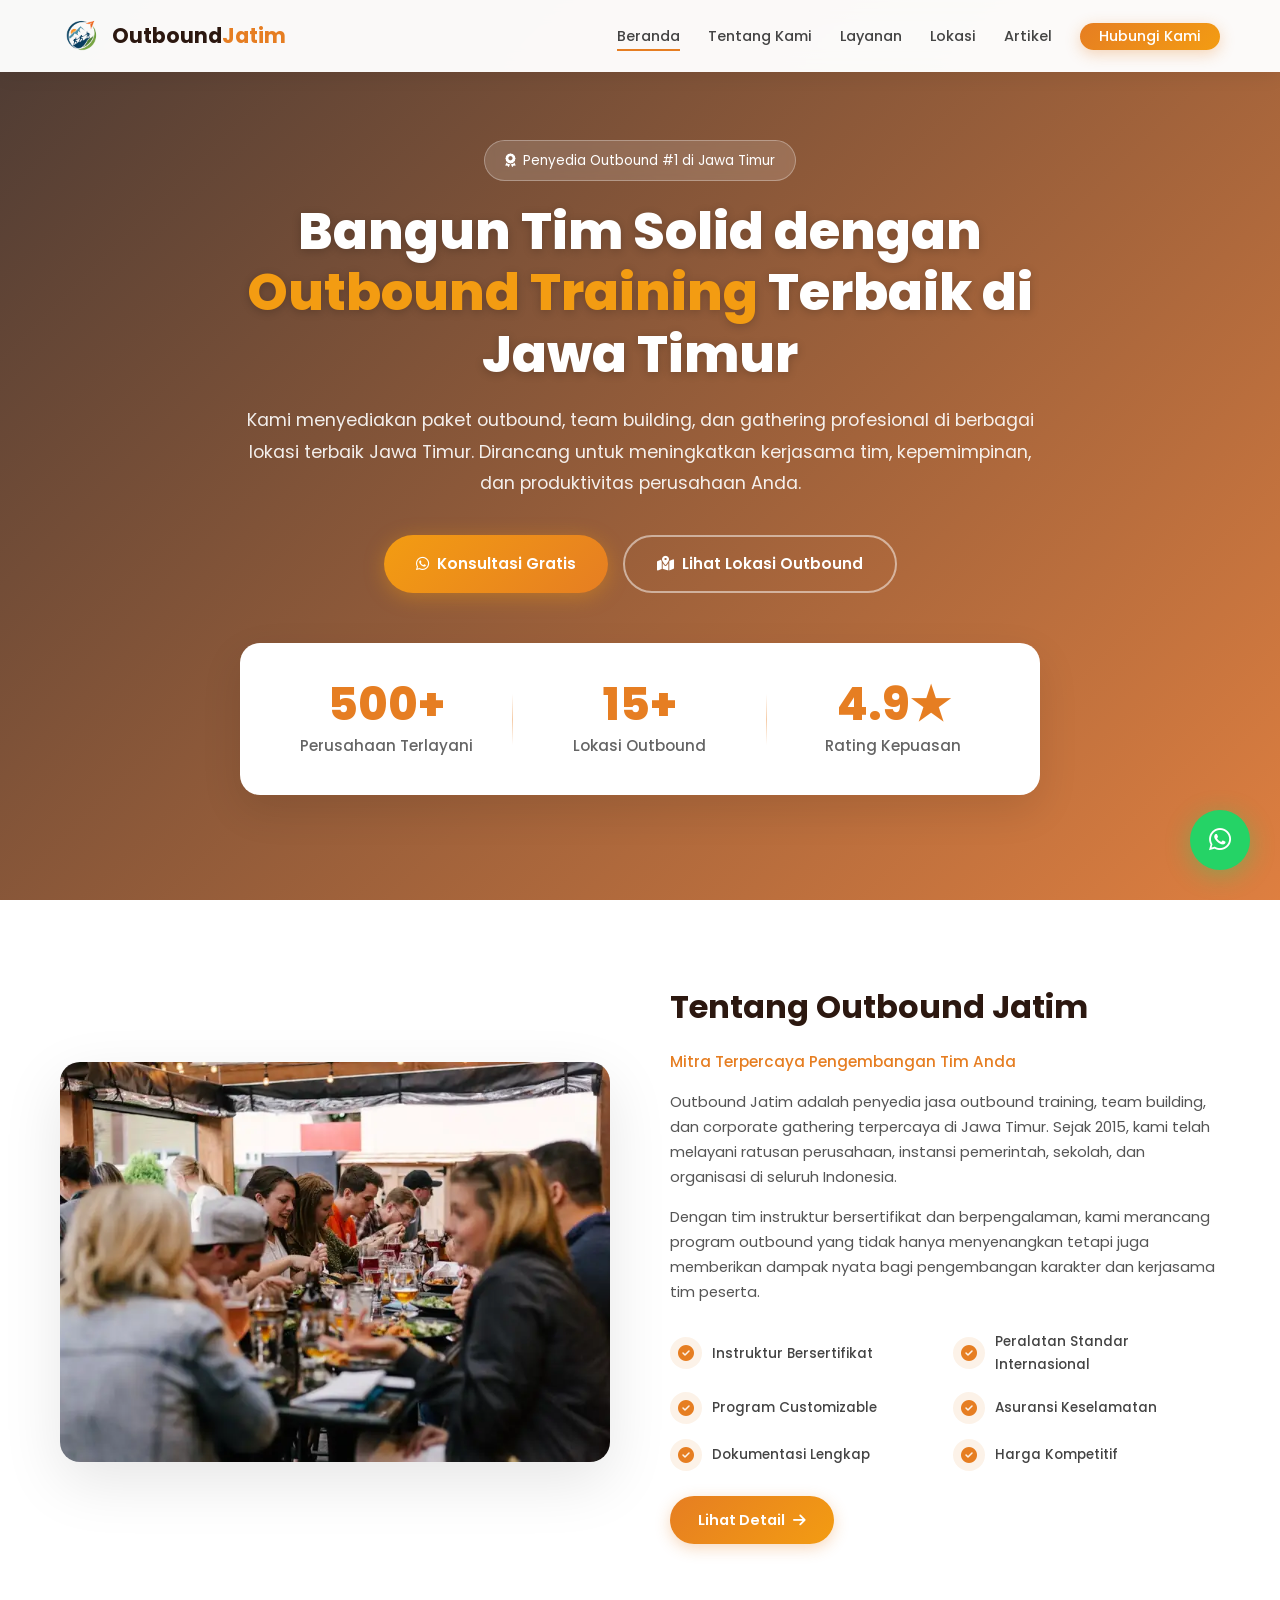
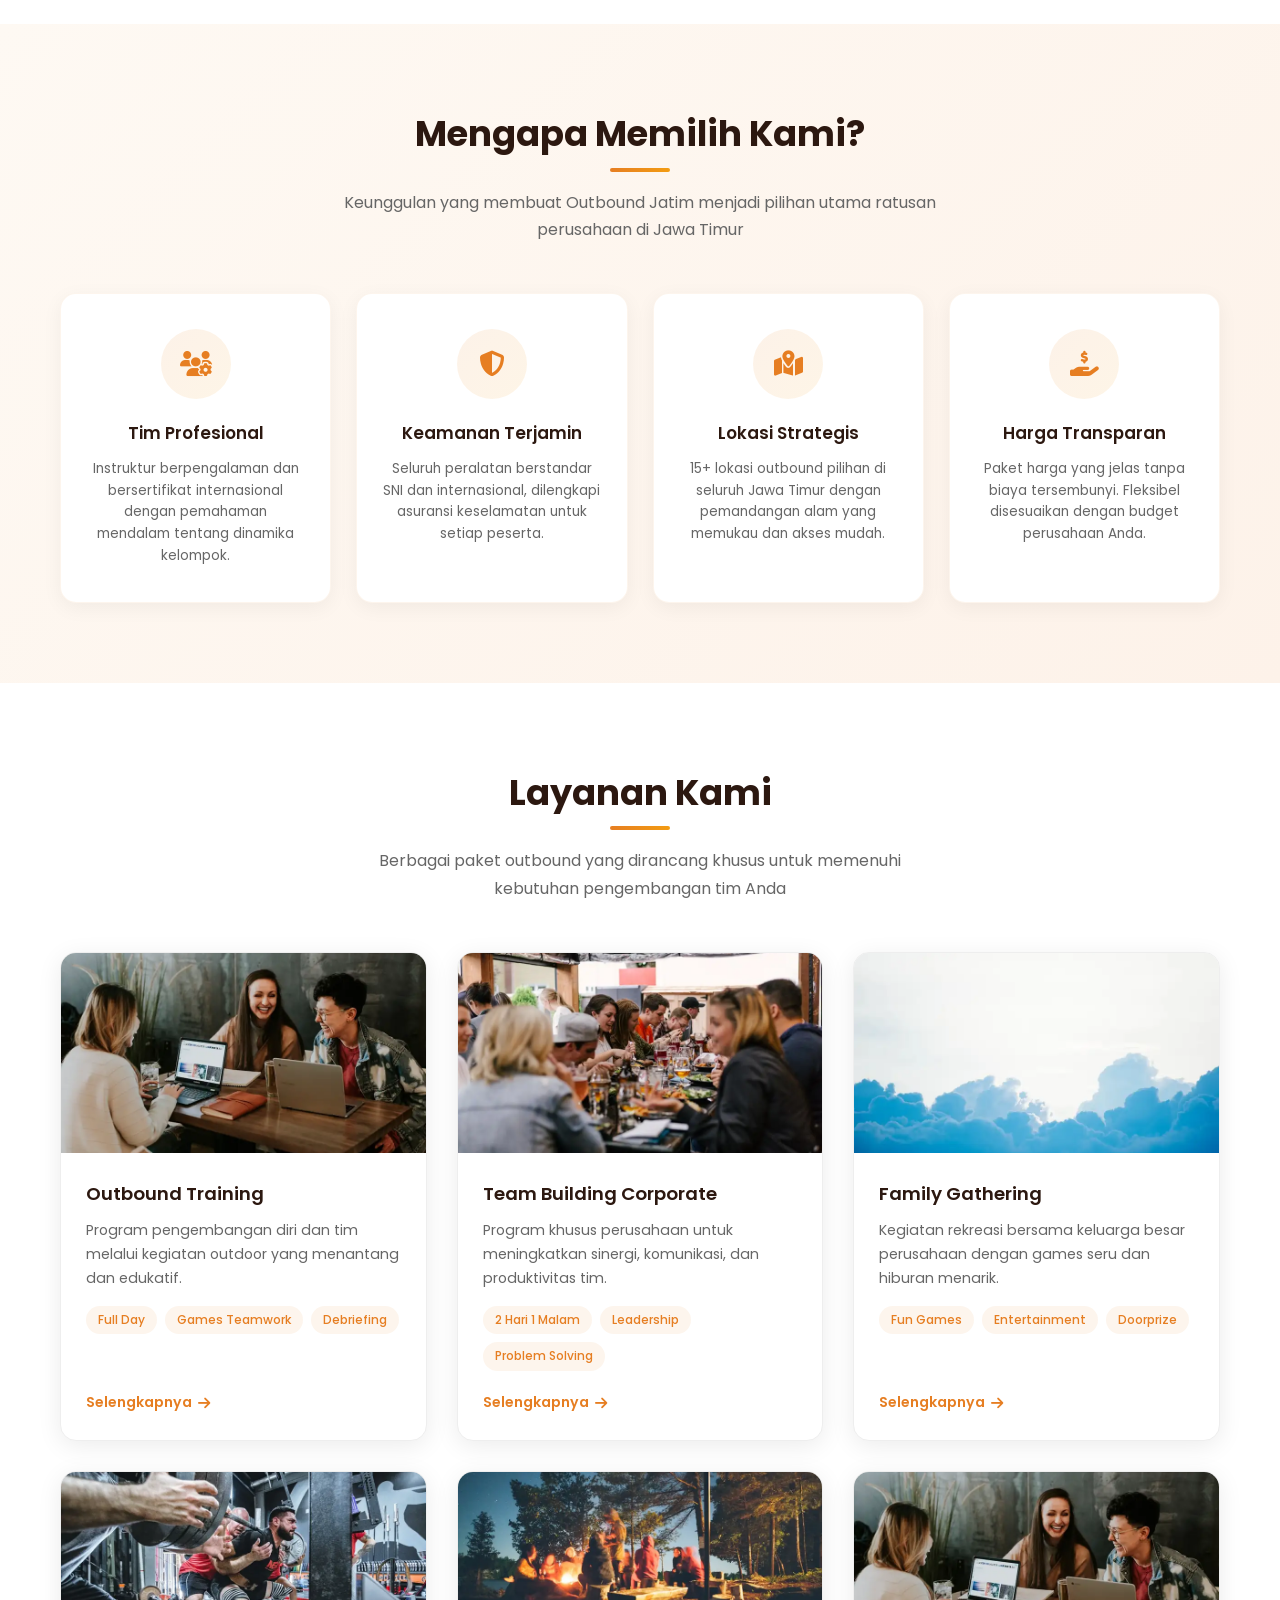
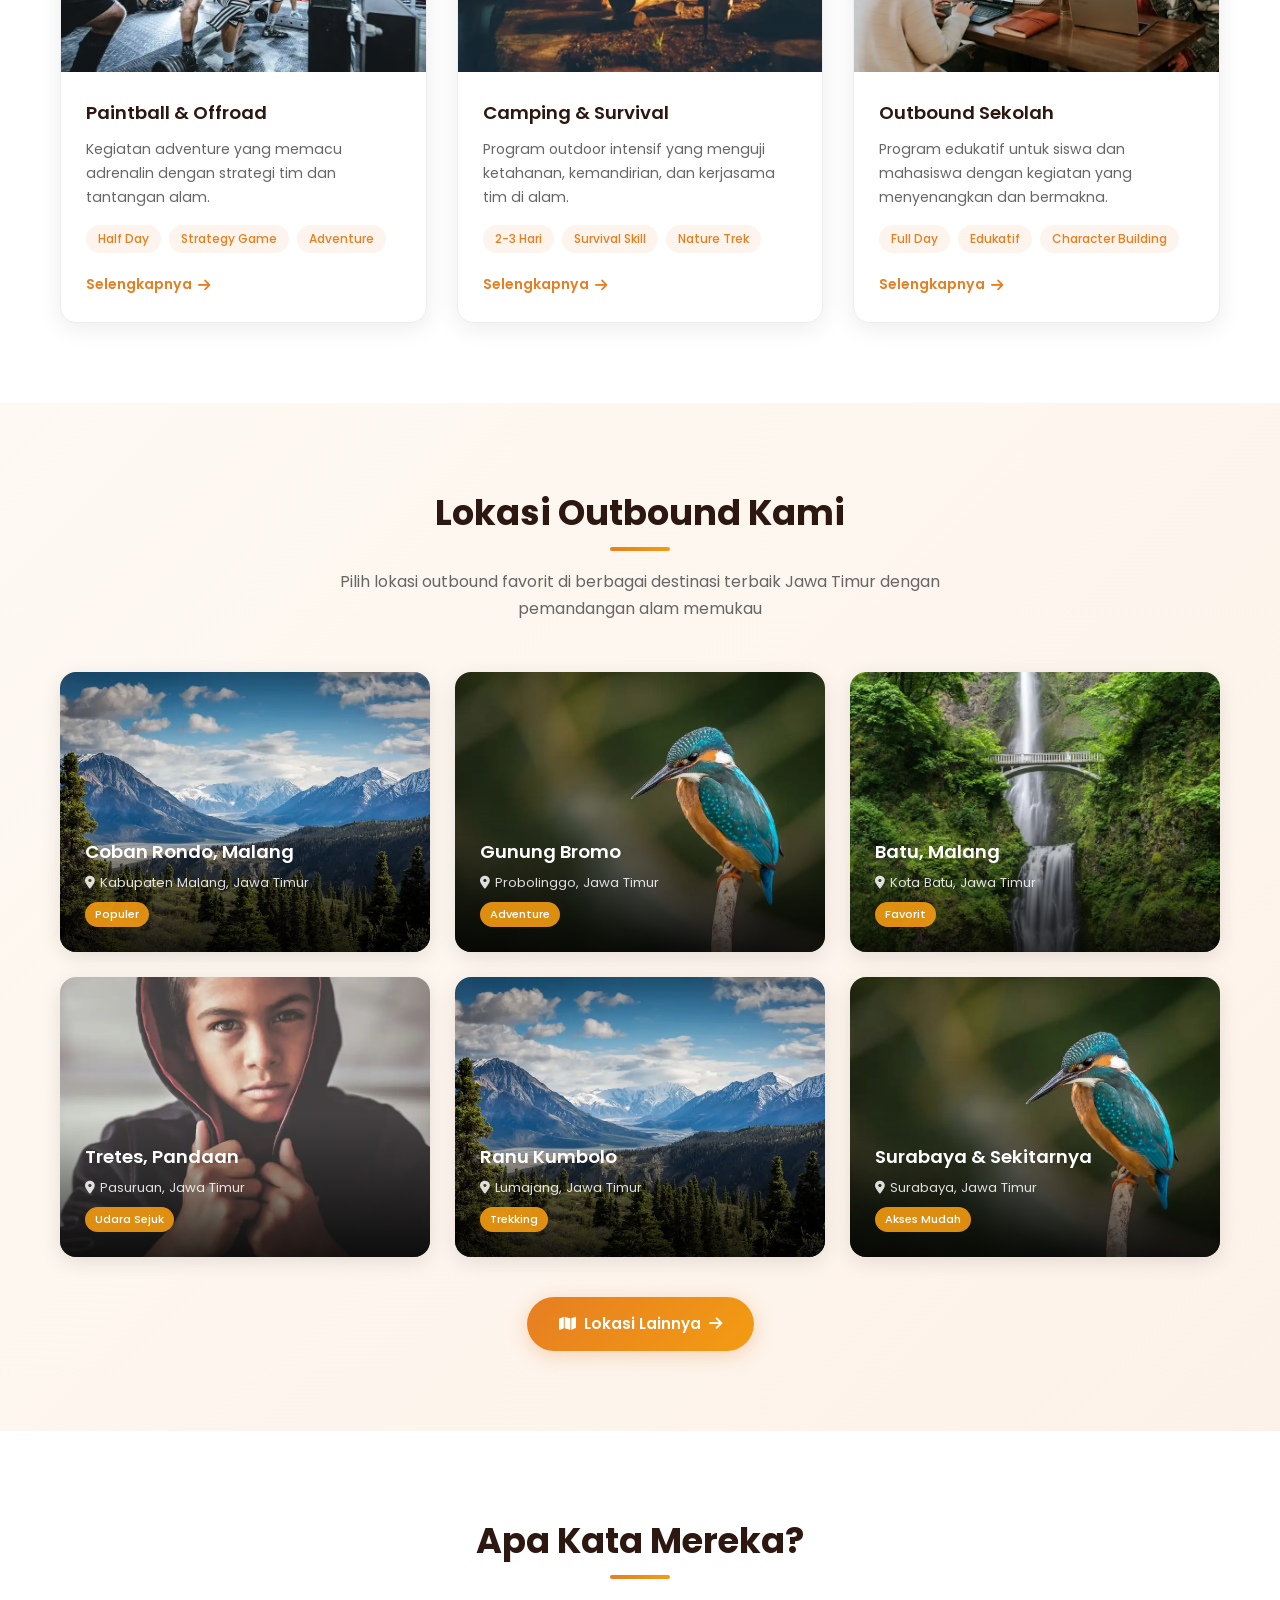
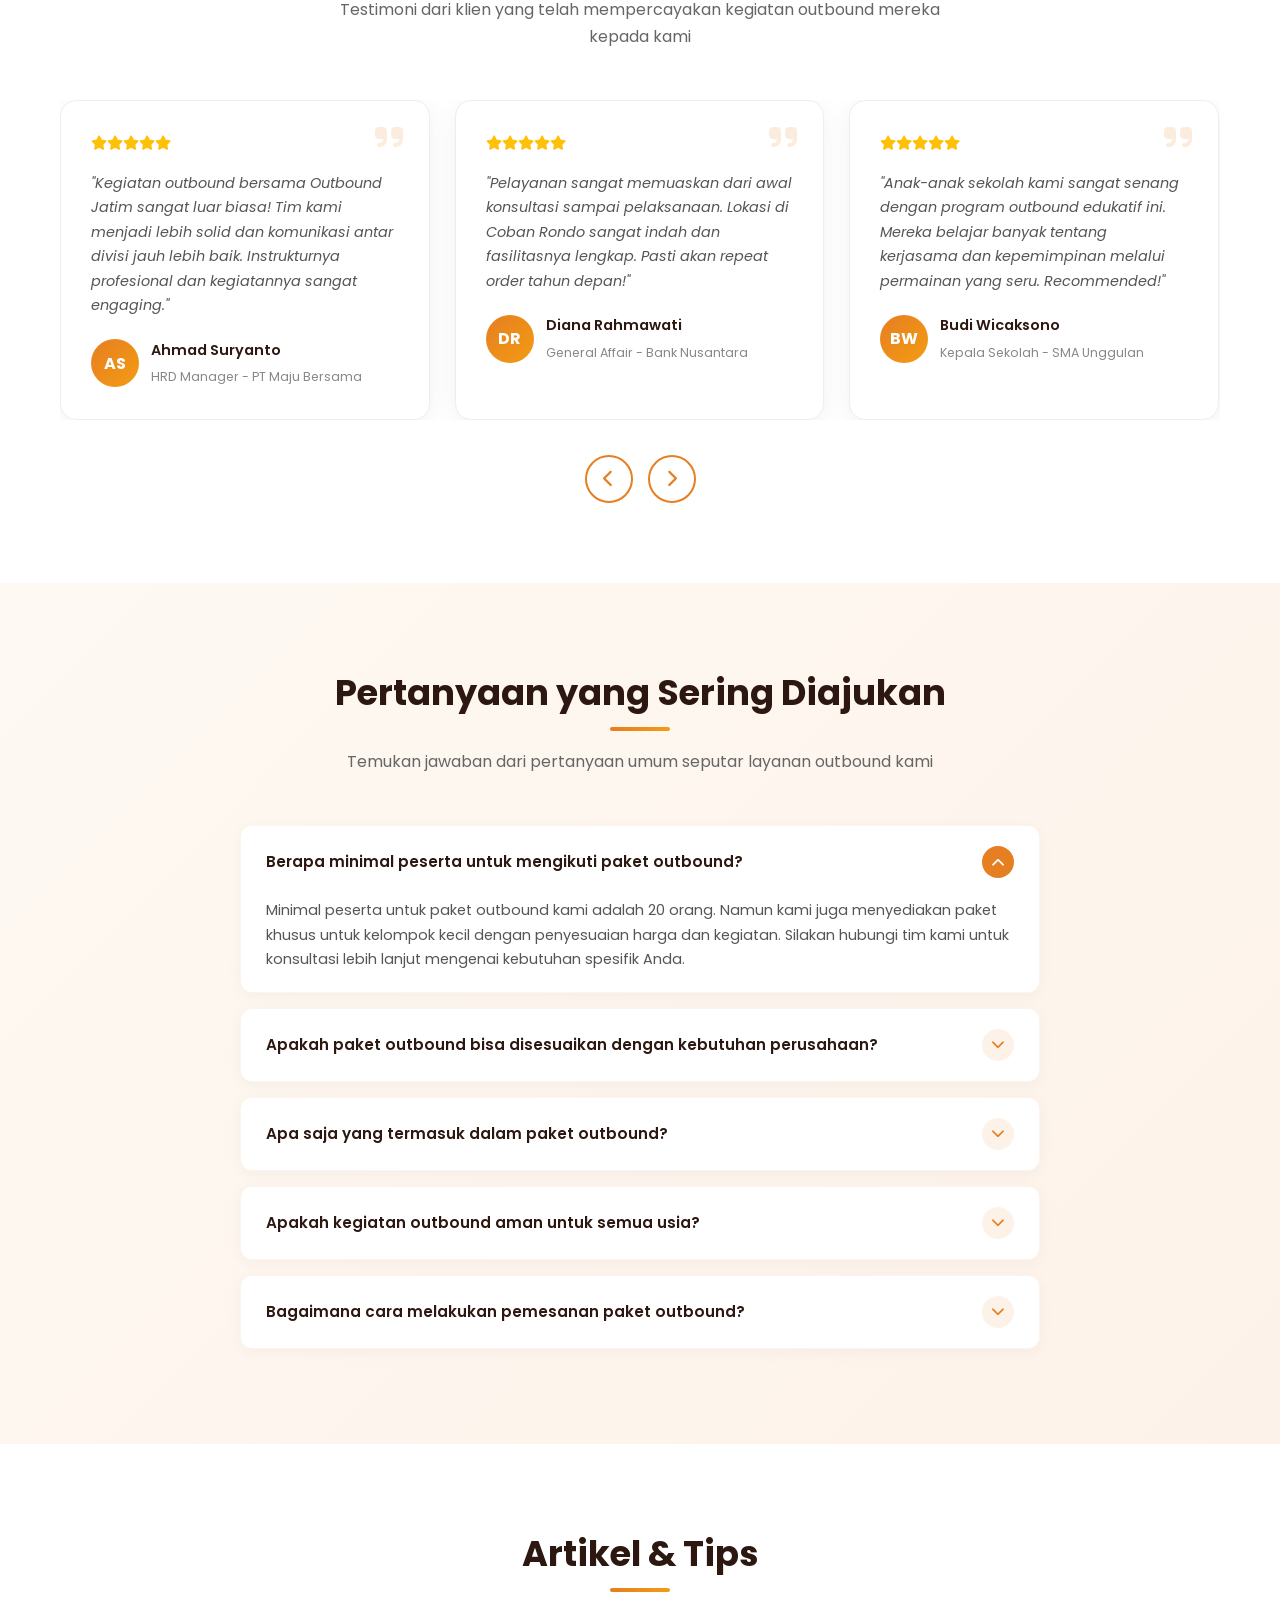
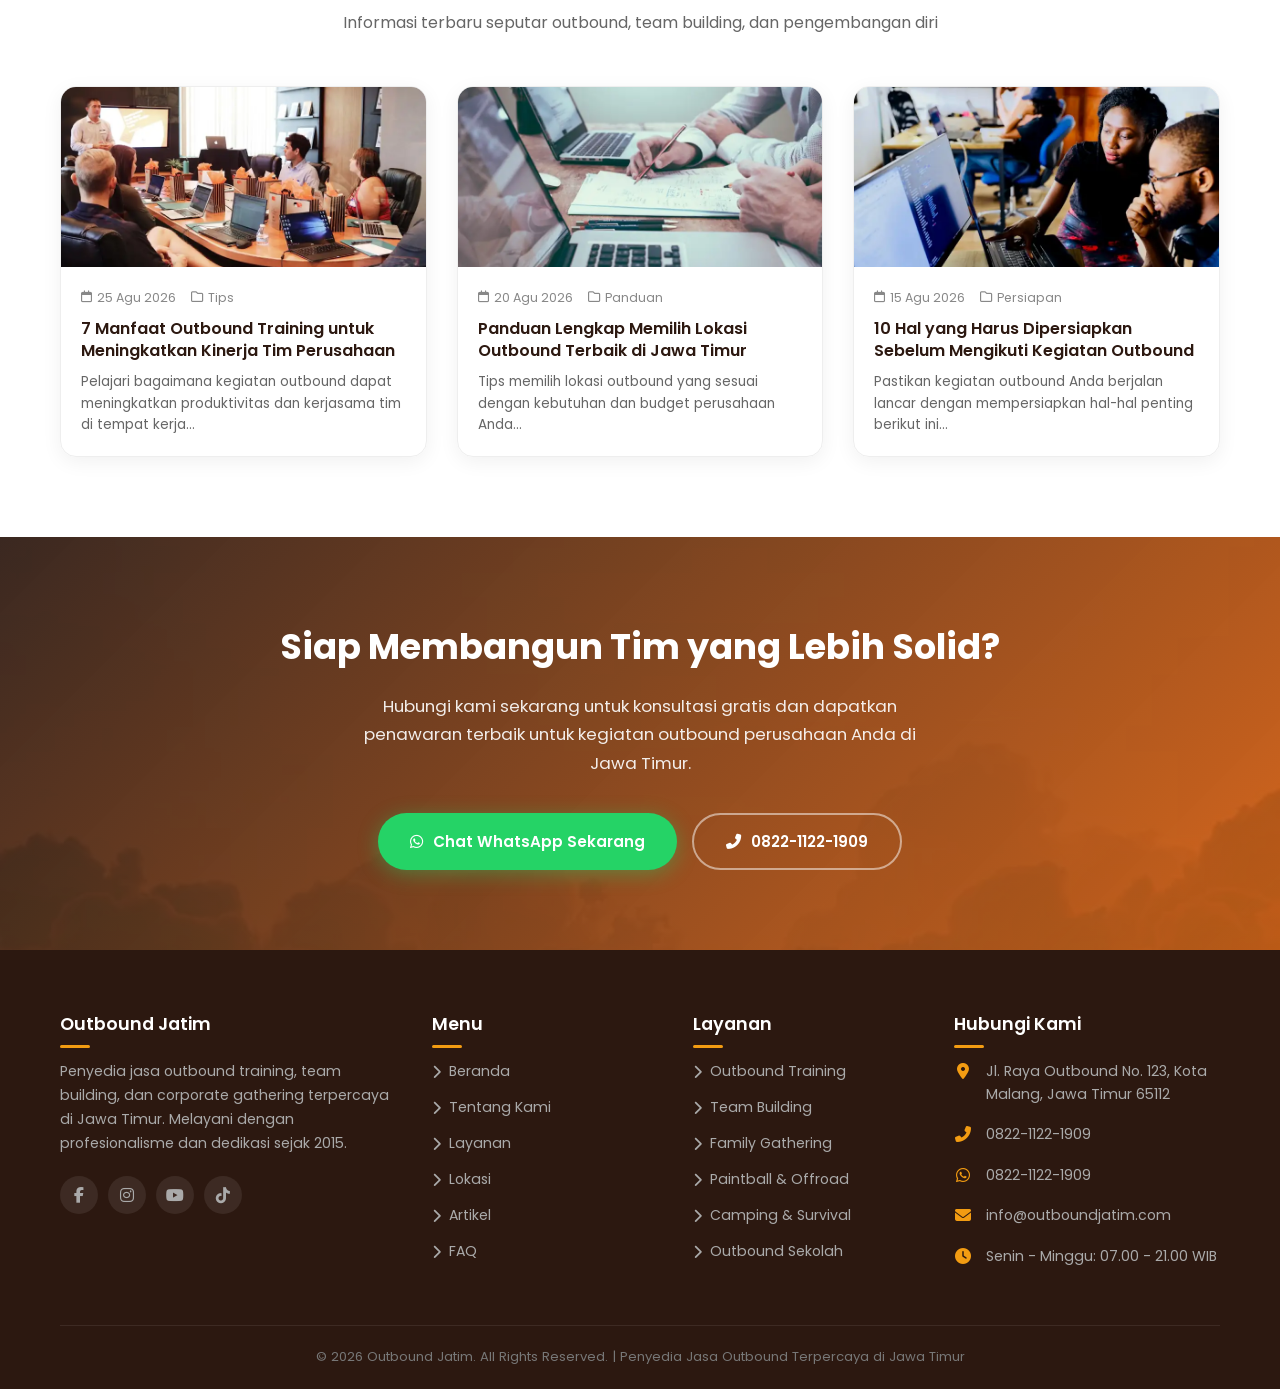
==== commit ec6a7210: "Add files via upload" ====
--- a/index.html
+++ b/index.html
@@ -1,37 +1,50 @@
 <!DOCTYPE html>
 <html lang="id">
+
 <head>
     <meta charset="UTF-8">
     <meta name="viewport" content="width=device-width, initial-scale=1.0">
     <meta http-equiv="X-UA-Compatible" content="IE=edge">
-    
+    <title>Outbound Jatim - Paket Outbound & Team Building Terbaik di Jawa Timur 2026</title>
+
     <!-- SEO Meta Tags -->
-    <title>Outbound Jatim - Paket Outbound & Team Building Terbaik di Jawa Timur 2026</title>
-    <meta name="description" content="Outbound Jatim menyediakan paket outbound, team building, gathering, dan pelatihan di berbagai lokasi terbaik Jawa Timur. Fasilitas lengkap, instruktur berpengalaman. Hubungi kami sekarang!">
-    <meta name="keywords" content="outbound jatim, outbound jawa timur, paket outbound, team building jatim, outbound malang, outbound surabaya, outbound batu, outbound bromo, gathering perusahaan, outbound training, outbound murah jatim, jasa outbound jatim">
+    <meta name="description"
+        content="Outbound Jatim menyediakan paket outbound, team building, gathering, dan pelatihan di berbagai lokasi terbaik Jawa Timur. Fasilitas lengkap, instruktur berpengalaman. Hubungi kami sekarang!">
+    <meta name="keywords"
+        content="outbound jatim, outbound jawa timur, paket outbound, team building jatim, outbound malang, outbound surabaya, outbound batu, outbound bromo, gathering perusahaan, outbound training, outbound murah jatim, jasa outbound jatim">
     <meta name="author" content="Outbound Jatim">
-    <meta name="robots" content="index, follow">
-    <link rel="canonical" href="https://www.outboundjatim.com/">
-    
+    <meta name="robots" content="index, follow, max-snippet:-1, max-image-preview:large, max-video-preview:-1">
+    <link rel="canonical" href="https://outboundjatim.web.id/">
+
+
+    <!-- Favicon -->
+    <link rel="icon" href="assets/img/logo-outbound-jatim.webp" type="image/webp">
+    <link rel="apple-touch-icon" href="assets/img/logo-outbound-jatim.webp">
+
     <!-- Open Graph / Facebook -->
     <meta property="og:type" content="website">
-    <meta property="og:url" content="https://www.outboundjatim.com/">
+    <meta property="og:url" content="https://outboundjatim.web.id/">
     <meta property="og:title" content="Outbound Jatim - Paket Outbound & Team Building Terbaik di Jawa Timur 2026">
-    <meta property="og:description" content="Penyedia jasa outbound terpercaya di Jawa Timur. Paket lengkap untuk corporate, sekolah, dan umum. Instruktur profesional & fasilitas terbaik.">
-    <meta property="og:image" content="https://www.outboundjatim.com/og-image.jpg">
+    <meta property="og:description"
+        content="Penyedia jasa outbound terpercaya di Jawa Timur. Paket lengkap untuk corporate, sekolah, dan umum. Instruktur profesional & fasilitas terbaik.">
+    <meta property="og:image" content="https://outboundjatim.web.id/assets/img/logo-outbound-jatim.webp">
+    <meta property="og:site_name" content="Outbound Jatim">
     <meta property="og:locale" content="id_ID">
-    
+
     <!-- Twitter -->
     <meta name="twitter:card" content="summary_large_image">
+    <meta name="twitter:url" content="https://outboundjatim.web.id/">
     <meta name="twitter:title" content="Outbound Jatim - Paket Outbound & Team Building Terbaik 2026">
-    <meta name="twitter:description" content="Penyedia jasa outbound terpercaya di Jawa Timur dengan berbagai paket lengkap.">
-    
+    <meta name="twitter:description"
+        content="Penyedia jasa outbound terpercaya di Jawa Timur dengan berbagai paket lengkap.">
+    <meta name="twitter:image" content="https://outboundjatim.web.id/assets/img/logo-outbound-jatim.webp">
+
     <!-- Geo Meta Tags -->
     <meta name="geo.region" content="ID-JI">
     <meta name="geo.placename" content="Jawa Timur">
     <meta name="geo.position" content="-7.7956;112.2421">
     <meta name="ICBM" content="-7.7956, 112.2421">
-    
+
     <!-- Schema.org Structured Data -->
     <script type="application/ld+json">
     {
@@ -39,7 +52,7 @@
         "@type": "LocalBusiness",
         "name": "Outbound Jatim",
         "description": "Penyedia jasa outbound, team building, dan gathering terpercaya di Jawa Timur",
-        "url": "https://www.outboundjatim.com",
+        "url": "https://outboundjatim.web.id",
         "telephone": "+6282211221909",
         "address": {
             "@type": "PostalAddress",
@@ -109,17 +122,25 @@
     }
     </script>
 
+
+    <!-- PageSpeed Optimizations -->
+    <link rel="dns-prefetch" href="https://fonts.googleapis.com">
+    <link rel="dns-prefetch" href="https://fonts.gstatic.com">
+
     <!-- Google Fonts -->
     <link rel="preconnect" href="https://fonts.googleapis.com">
     <link rel="preconnect" href="https://fonts.gstatic.com" crossorigin>
-    <link href="https://fonts.googleapis.com/css2?family=Poppins:wght@300;400;500;600;700;800;900&display=swap" rel="stylesheet">
-    
+    <link href="https://fonts.googleapis.com/css2?family=Poppins:wght@300;400;500;600;700;800;900&display=swap"
+        rel="stylesheet">
+
     <!-- Font Awesome -->
     <link rel="stylesheet" href="https://cdnjs.cloudflare.com/ajax/libs/font-awesome/6.5.0/css/all.min.css">
 
     <style>
         /* ===== RESET & BASE ===== */
-        *, *::before, *::after {
+        *,
+        *::before,
+        *::after {
             margin: 0;
             padding: 0;
             box-sizing: border-box;
@@ -208,7 +229,7 @@
             z-index: 1000;
             background: rgba(255, 255, 255, 0.97);
             backdrop-filter: blur(10px);
-            box-shadow: 0 2px 20px rgba(0,0,0,0.08);
+            box-shadow: 0 2px 20px rgba(0, 0, 0, 0.08);
             transition: all 0.3s ease;
         }
 
@@ -344,13 +365,12 @@
             justify-content: center;
             position: relative;
             background: linear-gradient(135deg, rgba(44, 24, 16, 0.85), rgba(211, 84, 0, 0.75)),
-                        url('https://images.unsplash.com/photo-1504280390367-361c6d9f38f4?w=1600') center/cover no-repeat;
-            padding-top: 80px;
+                url('https://images.unsplash.com/photo-1504280390367-361c6d9f38f4?w=1600') center/cover no-repeat;
+            padding-top: 115px;
             padding-bottom: 80px;
             overflow: hidden;
         }
 
-        /* HAPUS EFEK AWAN PUTIH */
         .hero::before {
             display: none;
         }
@@ -367,8 +387,8 @@
 
         .hero-badge {
             display: inline-block;
-            background: rgba(255,255,255,0.15);
-            border: 1px solid rgba(255,255,255,0.3);
+            background: rgba(255, 255, 255, 0.15);
+            border: 1px solid rgba(255, 255, 255, 0.3);
             padding: 8px 20px;
             border-radius: 50px;
             font-size: 0.85rem;
@@ -381,7 +401,7 @@
             font-weight: 800;
             line-height: 1.2;
             margin-bottom: 20px;
-            text-shadow: 0 2px 10px rgba(0,0,0,0.2);
+            text-shadow: 0 2px 10px rgba(0, 0, 0, 0.2);
         }
 
         .hero-content h2 span {
@@ -390,7 +410,7 @@
 
         .hero-content p {
             font-size: 1.1rem;
-            opacity: 0.95;
+            opacity: 0.9;
             margin-bottom: 35px;
             line-height: 1.8;
         }
@@ -400,7 +420,6 @@
             justify-content: center;
             gap: 15px;
             flex-wrap: wrap;
-            margin-bottom: 40px;
         }
 
         .btn-primary {
@@ -434,30 +453,28 @@
             display: inline-flex;
             align-items: center;
             gap: 8px;
-            border: 2px solid rgba(255,255,255,0.5);
+            border: 2px solid rgba(255, 255, 255, 0.5);
             transition: all 0.3s ease;
             cursor: pointer;
         }
 
         .btn-secondary:hover {
-            background: rgba(255,255,255,0.1);
+            background: rgba(255, 255, 255, 0.1);
             border-color: #fff;
             transform: translateY(-3px);
         }
 
-        /* ===== HERO STATS - CARD FLOATING ===== */
+        /* ===== HERO STATS ===== */
         .hero-stats {
             display: grid;
             grid-template-columns: repeat(3, 1fr);
-            gap: 20px;
-            margin: 0 auto;
-            padding: 30px 25px;
-            background: rgba(255, 255, 255, 0.98);
+            margin: 50px auto 0;
+            padding: 40px 20px;
+            background: #ffffff;
             border-radius: 20px;
-            box-shadow: 0 20px 60px rgba(0, 0, 0, 0.2);
-            max-width: 700px;
-            backdrop-filter: blur(10px);
-            border: 1px solid rgba(255, 255, 255, 0.3);
+            box-shadow: 0 15px 40px rgba(0, 0, 0, 0.1);
+            max-width: 850px;
+            width: 100%;
         }
 
         .hero-stat {
@@ -465,7 +482,6 @@
             display: flex;
             flex-direction: column;
             align-items: center;
-            padding: 10px;
             position: relative;
         }
 
@@ -473,14 +489,14 @@
             content: '';
             position: absolute;
             right: 0;
-            top: 20%;
-            height: 60%;
-            width: 2px;
-            background: linear-gradient(to bottom, transparent, rgba(230, 126, 34, 0.3), transparent);
+            top: 15%;
+            height: 70%;
+            width: 1px;
+            background: linear-gradient(to bottom, transparent, rgba(230, 126, 34, 0.4), transparent);
         }
 
         .hero-stat h3 {
-            font-size: 2.5rem;
+            font-size: 2.8rem;
             font-weight: 800;
             color: #e67e22;
             margin-bottom: 8px;
@@ -488,7 +504,7 @@
         }
 
         .hero-stat p {
-            font-size: 0.88rem;
+            font-size: 0.95rem;
             color: #555;
             font-weight: 500;
             margin: 0;
@@ -511,7 +527,7 @@
             position: relative;
             border-radius: 20px;
             overflow: hidden;
-            box-shadow: 0 20px 60px rgba(0,0,0,0.1);
+            box-shadow: 0 20px 60px rgba(0, 0, 0, 0.1);
         }
 
         .tentang-image img {
@@ -609,7 +625,7 @@
             padding: 35px 25px;
             border-radius: 16px;
             text-align: center;
-            box-shadow: 0 5px 20px rgba(0,0,0,0.05);
+            box-shadow: 0 5px 20px rgba(0, 0, 0, 0.05);
             transition: all 0.3s ease;
             border: 1px solid rgba(230, 126, 34, 0.08);
         }
@@ -660,7 +676,7 @@
             background: #fff;
             border-radius: 16px;
             overflow: hidden;
-            box-shadow: 0 5px 25px rgba(0,0,0,0.08);
+            box-shadow: 0 5px 25px rgba(0, 0, 0, 0.08);
             transition: all 0.3s ease;
             border: 1px solid #eee;
             display: flex;
@@ -669,7 +685,7 @@
 
         .layanan-card:hover {
             transform: translateY(-8px);
-            box-shadow: 0 15px 40px rgba(0,0,0,0.12);
+            box-shadow: 0 15px 40px rgba(0, 0, 0, 0.12);
         }
 
         .layanan-card .card-image {
@@ -765,13 +781,13 @@
             overflow: hidden;
             height: 280px;
             cursor: pointer;
-            box-shadow: 0 5px 20px rgba(0,0,0,0.1);
+            box-shadow: 0 5px 20px rgba(0, 0, 0, 0.1);
             transition: all 0.3s ease;
         }
 
         .lokasi-card:hover {
             transform: translateY(-5px);
-            box-shadow: 0 15px 40px rgba(0,0,0,0.15);
+            box-shadow: 0 15px 40px rgba(0, 0, 0, 0.15);
         }
 
         .lokasi-card img {
@@ -791,7 +807,7 @@
             left: 0;
             right: 0;
             padding: 25px;
-            background: linear-gradient(transparent, rgba(0,0,0,0.8));
+            background: linear-gradient(transparent, rgba(0, 0, 0, 0.8));
             color: #fff;
         }
 
@@ -866,7 +882,7 @@
             background: #fff;
             border-radius: 16px;
             padding: 30px;
-            box-shadow: 0 5px 25px rgba(0,0,0,0.06);
+            box-shadow: 0 5px 25px rgba(0, 0, 0, 0.06);
             border: 1px solid #eee;
             position: relative;
         }
@@ -964,7 +980,7 @@
             background: #fff;
             border-radius: 12px;
             margin-bottom: 15px;
-            box-shadow: 0 3px 15px rgba(0,0,0,0.04);
+            box-shadow: 0 3px 15px rgba(0, 0, 0, 0.04);
             overflow: hidden;
             border: 1px solid rgba(230, 126, 34, 0.08);
         }
@@ -1030,7 +1046,7 @@
         /* ===== CTA ===== */
         .cta {
             background: linear-gradient(135deg, rgba(44, 24, 16, 0.92), rgba(211, 84, 0, 0.88)),
-                        url('https://images.unsplash.com/photo-1517483000871-1dbf64a6e1c6?w=1600') center/cover no-repeat;
+                url('assets/img/galeri/layanan-gathering.webp') center/cover no-repeat;
             color: #fff;
             text-align: center;
             padding: 80px 0;
@@ -1085,12 +1101,12 @@
             display: inline-flex;
             align-items: center;
             gap: 10px;
-            border: 2px solid rgba(255,255,255,0.5);
+            border: 2px solid rgba(255, 255, 255, 0.5);
             transition: all 0.3s ease;
         }
 
         .btn-cta-call:hover {
-            background: rgba(255,255,255,0.1);
+            background: rgba(255, 255, 255, 0.1);
             border-color: #fff;
             transform: translateY(-3px);
         }
@@ -1109,14 +1125,14 @@
         .artikel-card {
             border-radius: 16px;
             overflow: hidden;
-            box-shadow: 0 5px 20px rgba(0,0,0,0.06);
+            box-shadow: 0 5px 20px rgba(0, 0, 0, 0.06);
             border: 1px solid #eee;
             transition: all 0.3s ease;
         }
 
         .artikel-card:hover {
             transform: translateY(-5px);
-            box-shadow: 0 15px 35px rgba(0,0,0,0.1);
+            box-shadow: 0 15px 35px rgba(0, 0, 0, 0.1);
         }
 
         .artikel-card .artikel-image {
@@ -1180,7 +1196,7 @@
             grid-template-columns: 1.5fr 1fr 1fr 1.2fr;
             gap: 40px;
             padding-bottom: 40px;
-            border-bottom: 1px solid rgba(255,255,255,0.08);
+            border-bottom: 1px solid rgba(255, 255, 255, 0.08);
         }
 
         .footer-col h3 {
@@ -1218,7 +1234,7 @@
             width: 38px;
             height: 38px;
             border-radius: 50%;
-            background: rgba(255,255,255,0.08);
+            background: rgba(255, 255, 255, 0.08);
             display: flex;
             align-items: center;
             justify-content: center;
@@ -1329,9 +1345,17 @@
         }
 
         @keyframes pulse-wa {
-            0% { box-shadow: 0 0 0 0 rgba(37, 211, 102, 0.5); }
-            70% { box-shadow: 0 0 0 15px rgba(37, 211, 102, 0); }
-            100% { box-shadow: 0 0 0 0 rgba(37, 211, 102, 0); }
+            0% {
+                box-shadow: 0 0 0 0 rgba(37, 211, 102, 0.5);
+            }
+
+            70% {
+                box-shadow: 0 0 0 15px rgba(37, 211, 102, 0);
+            }
+
+            100% {
+                box-shadow: 0 0 0 0 rgba(37, 211, 102, 0);
+            }
         }
 
         .floating-top {
@@ -1414,7 +1438,7 @@
                 justify-content: center;
                 align-items: center;
                 gap: 22px;
-                box-shadow: -5px 0 30px rgba(0,0,0,0.1);
+                box-shadow: -5px 0 30px rgba(0, 0, 0, 0.1);
                 transition: right 0.3s ease;
                 z-index: 1000;
             }
@@ -1446,24 +1470,26 @@
                 font-size: 0.92rem;
             }
 
-            /* Hero Stats Mobile */
             .hero-stats {
                 grid-template-columns: repeat(3, 1fr);
                 gap: 10px;
-                padding: 20px 15px;
+                margin-top: 30px;
+                padding: 25px 15px;
                 max-width: 100%;
-            }
-
-            .hero-stat h3 {
-                font-size: 1.5rem;
-            }
-
-            .hero-stat p {
-                font-size: 0.72rem;
             }
 
             .hero-stat:not(:last-child)::after {
                 display: none;
+            }
+
+            .hero-stat h3 {
+                font-size: 1.6rem;
+                margin-bottom: 5px;
+            }
+
+            .hero-stat p {
+                font-size: 0.75rem;
+                line-height: 1.2;
             }
 
             .tentang-grid {
@@ -1580,7 +1606,8 @@
                 align-items: center;
             }
 
-            .btn-primary, .btn-secondary {
+            .btn-primary,
+            .btn-secondary {
                 width: 100%;
                 max-width: 280px;
                 justify-content: center;
@@ -1598,16 +1625,15 @@
 
             .hero-stats {
                 grid-template-columns: repeat(3, 1fr);
-                gap: 8px;
-                padding: 15px 10px;
+                gap: 5px;
             }
 
             .hero-stat h3 {
-                font-size: 1.3rem;
+                font-size: 1.4rem;
             }
 
             .hero-stat p {
-                font-size: 0.65rem;
+                font-size: 0.7rem;
             }
 
             .cta-buttons {
@@ -1615,7 +1641,8 @@
                 align-items: center;
             }
 
-            .btn-cta-wa, .btn-cta-call {
+            .btn-cta-wa,
+            .btn-cta-call {
                 width: 100%;
                 max-width: 280px;
                 justify-content: center;
@@ -1628,7 +1655,7 @@
             left: 0;
             width: 100%;
             height: 100%;
-            background: rgba(0,0,0,0.5);
+            background: rgba(0, 0, 0, 0.5);
             z-index: 999;
             opacity: 0;
             visibility: hidden;
@@ -1641,15 +1668,15 @@
         }
     </style>
 </head>
+
 <body>
 
     <!-- ===== NAVBAR ===== -->
     <nav class="navbar" role="navigation" aria-label="Main navigation">
         <div class="container">
             <a href="index.html" class="navbar-brand" aria-label="Outbound Jatim - Beranda">
-                <div class="logo-icon">
-                    <i class="fas fa-mountain"></i>
-                </div>
+                <img src="assets/img/logo-outbound-jatim.webp" alt="Logo Outbound Jatim"
+                    style="height: 42px; width: auto; object-fit: contain;">
                 <h1>Outbound<span>Jatim</span></h1>
             </a>
             <ul class="nav-links" id="navLinks">
@@ -1658,7 +1685,8 @@
                 <li><a href="layanan.html">Layanan</a></li>
                 <li><a href="lokasi.html">Lokasi</a></li>
                 <li><a href="artikel.html">Artikel</a></li>
-                <li><a href="https://wa.me/6282211221909" class="btn-hubungi" target="_blank" rel="noopener">Hubungi Kami</a></li>
+                <li><a href="https://wa.me/6282211221909" class="btn-hubungi" target="_blank" rel="noopener">Hubungi
+                        Kami</a></li>
             </ul>
             <div class="hamburger" id="hamburger" aria-label="Toggle menu" role="button" tabindex="0">
                 <span></span>
@@ -1675,9 +1703,12 @@
             <div class="hero-content">
                 <span class="hero-badge"><i class="fas fa-award"></i> &nbsp;Penyedia Outbound #1 di Jawa Timur</span>
                 <h2>Bangun Tim Solid dengan <span>Outbound Training</span> Terbaik di Jawa Timur</h2>
-                <p>Kami menyediakan paket outbound, team building, dan gathering profesional di berbagai lokasi terbaik Jawa Timur. Dirancang untuk meningkatkan kerjasama tim, kepemimpinan, dan produktivitas perusahaan Anda.</p>
+                <p>Kami menyediakan paket outbound, team building, dan gathering profesional di berbagai lokasi terbaik
+                    Jawa Timur. Dirancang untuk meningkatkan kerjasama tim, kepemimpinan, dan produktivitas perusahaan
+                    Anda.</p>
                 <div class="hero-buttons">
-                    <a href="https://wa.me/6282211221909?text=Halo%20Outbound%20Jatim%2C%20saya%20ingin%20bertanya%20tentang%20paket%20outbound" class="btn-primary" target="_blank" rel="noopener">
+                    <a href="https://wa.me/6282211221909?text=Halo%20Outbound%20Jatim%2C%20saya%20ingin%20bertanya%20tentang%20paket%20outbound"
+                        class="btn-primary" target="_blank" rel="noopener">
                         <i class="fab fa-whatsapp"></i> Konsultasi Gratis
                     </a>
                     <a href="#lokasi" class="btn-secondary">
@@ -1707,13 +1738,18 @@
         <div class="container">
             <div class="tentang-grid">
                 <div class="tentang-image">
-                    <img src="https://images.unsplash.com/photo-1529156069898-49953e39b3ac?w=800" alt="Tim Outbound Jatim - Kegiatan Team Building di Jawa Timur" loading="lazy">
+                    <img src="assets/img/galeri/layanan-team-building.webp"
+                        alt="Tim Outbound Jatim - Kegiatan Team Building di Jawa Timur" loading="lazy">
                 </div>
                 <div class="tentang-text">
                     <h2>Tentang Outbound Jatim</h2>
                     <p class="tentang-subtitle">Mitra Terpercaya Pengembangan Tim Anda</p>
-                    <p>Outbound Jatim adalah penyedia jasa outbound training, team building, dan corporate gathering terpercaya di Jawa Timur. Sejak 2015, kami telah melayani ratusan perusahaan, instansi pemerintah, sekolah, dan organisasi di seluruh Indonesia.</p>
-                    <p>Dengan tim instruktur bersertifikat dan berpengalaman, kami merancang program outbound yang tidak hanya menyenangkan tetapi juga memberikan dampak nyata bagi pengembangan karakter dan kerjasama tim peserta.</p>
+                    <p>Outbound Jatim adalah penyedia jasa outbound training, team building, dan corporate gathering
+                        terpercaya di Jawa Timur. Sejak 2015, kami telah melayani ratusan perusahaan, instansi
+                        pemerintah, sekolah, dan organisasi di seluruh Indonesia.</p>
+                    <p>Dengan tim instruktur bersertifikat dan berpengalaman, kami merancang program outbound yang tidak
+                        hanya menyenangkan tetapi juga memberikan dampak nyata bagi pengembangan karakter dan kerjasama
+                        tim peserta.</p>
                     <div class="tentang-features">
                         <div class="tentang-feature">
                             <i class="fas fa-check-circle"></i>
@@ -1759,22 +1795,26 @@
                 <div class="value-card">
                     <div class="icon"><i class="fas fa-users-cog"></i></div>
                     <h3>Tim Profesional</h3>
-                    <p>Instruktur berpengalaman dan bersertifikat internasional dengan pemahaman mendalam tentang dinamika kelompok.</p>
+                    <p>Instruktur berpengalaman dan bersertifikat internasional dengan pemahaman mendalam tentang
+                        dinamika kelompok.</p>
                 </div>
                 <div class="value-card">
                     <div class="icon"><i class="fas fa-shield-alt"></i></div>
                     <h3>Keamanan Terjamin</h3>
-                    <p>Seluruh peralatan berstandar SNI dan internasional, dilengkapi asuransi keselamatan untuk setiap peserta.</p>
+                    <p>Seluruh peralatan berstandar SNI dan internasional, dilengkapi asuransi keselamatan untuk setiap
+                        peserta.</p>
                 </div>
                 <div class="value-card">
                     <div class="icon"><i class="fas fa-map-marked-alt"></i></div>
                     <h3>Lokasi Strategis</h3>
-                    <p>15+ lokasi outbound pilihan di seluruh Jawa Timur dengan pemandangan alam yang memukau dan akses mudah.</p>
+                    <p>15+ lokasi outbound pilihan di seluruh Jawa Timur dengan pemandangan alam yang memukau dan akses
+                        mudah.</p>
                 </div>
                 <div class="value-card">
                     <div class="icon"><i class="fas fa-hand-holding-usd"></i></div>
                     <h3>Harga Transparan</h3>
-                    <p>Paket harga yang jelas tanpa biaya tersembunyi. Fleksibel disesuaikan dengan budget perusahaan Anda.</p>
+                    <p>Paket harga yang jelas tanpa biaya tersembunyi. Fleksibel disesuaikan dengan budget perusahaan
+                        Anda.</p>
                 </div>
             </div>
         </div>
@@ -1790,7 +1830,8 @@
             <div class="layanan-grid">
                 <article class="layanan-card">
                     <div class="card-image">
-                        <img src="https://images.unsplash.com/photo-1521737711867-e3b97375f902?w=600" alt="Paket Outbound Training Jawa Timur" loading="lazy">
+                        <img src="assets/img/galeri/layanan-training.webp" alt="Paket Outbound Training Jawa Timur"
+                            loading="lazy">
                     </div>
                     <div class="card-body">
                         <h3>Outbound Training</h3>
@@ -1801,7 +1842,8 @@
                             <span>Debriefing</span>
                         </div>
                         <div class="btn-detail-wrapper">
-                            <a href="https://wa.me/6282211221909?text=Halo%2C%20saya%20tertarik%20dengan%20paket%20Outbound%20Training" class="btn-detail" target="_blank" rel="noopener">
+                            <a href="https://wa.me/6282211221909?text=Halo%2C%20saya%20tertarik%20dengan%20paket%20Outbound%20Training"
+                                class="btn-detail" target="_blank" rel="noopener">
                                 Selengkapnya <i class="fas fa-arrow-right"></i>
                             </a>
                         </div>
@@ -1809,7 +1851,8 @@
                 </article>
                 <article class="layanan-card">
                     <div class="card-image">
-                        <img src="https://images.unsplash.com/photo-1552664730-d307ca884978?w=600" alt="Paket Team Building Corporate Jatim" loading="lazy">
+                        <img src="assets/img/galeri/layanan-team-building.webp"
+                            alt="Paket Team Building Corporate Jatim" loading="lazy">
                     </div>
                     <div class="card-body">
                         <h3>Team Building Corporate</h3>
@@ -1820,7 +1863,8 @@
                             <span>Problem Solving</span>
                         </div>
                         <div class="btn-detail-wrapper">
-                            <a href="https://wa.me/6282211221909?text=Halo%2C%20saya%20tertarik%20dengan%20paket%20Team%20Building" class="btn-detail" target="_blank" rel="noopener">
+                            <a href="https://wa.me/6282211221909?text=Halo%2C%20saya%20tertarik%20dengan%20paket%20Team%20Building"
+                                class="btn-detail" target="_blank" rel="noopener">
                                 Selengkapnya <i class="fas fa-arrow-right"></i>
                             </a>
                         </div>
@@ -1828,18 +1872,21 @@
                 </article>
                 <article class="layanan-card">
                     <div class="card-image">
-                        <img src="https://images.unsplash.com/photo-1511632765486-a01980e01a18?w=600" alt="Paket Gathering Perusahaan Jawa Timur" loading="lazy">
+                        <img src="assets/img/galeri/layanan-gathering.webp" alt="Paket Gathering Perusahaan Jawa Timur"
+                            loading="lazy">
                     </div>
                     <div class="card-body">
                         <h3>Family Gathering</h3>
-                        <p>Kegiatan rekreasi bersama keluarga besar perusahaan dengan games seru dan hiburan menarik.</p>
+                        <p>Kegiatan rekreasi bersama keluarga besar perusahaan dengan games seru dan hiburan menarik.
+                        </p>
                         <div class="card-features">
                             <span>Fun Games</span>
                             <span>Entertainment</span>
                             <span>Doorprize</span>
                         </div>
                         <div class="btn-detail-wrapper">
-                            <a href="https://wa.me/6282211221909?text=Halo%2C%20saya%20tertarik%20dengan%20paket%20Family%20Gathering" class="btn-detail" target="_blank" rel="noopener">
+                            <a href="https://wa.me/6282211221909?text=Halo%2C%20saya%20tertarik%20dengan%20paket%20Family%20Gathering"
+                                class="btn-detail" target="_blank" rel="noopener">
                                 Selengkapnya <i class="fas fa-arrow-right"></i>
                             </a>
                         </div>
@@ -1847,7 +1894,8 @@
                 </article>
                 <article class="layanan-card">
                     <div class="card-image">
-                        <img src="https://images.unsplash.com/photo-1475802304518-d58b06a78e86?w=600" alt="Paket Paintball dan Offroad Jawa Timur" loading="lazy">
+                        <img src="assets/img/galeri/layanan-paintball.webp" alt="Paket Paintball dan Offroad Jawa Timur"
+                            loading="lazy">
                     </div>
                     <div class="card-body">
                         <h3>Paintball & Offroad</h3>
@@ -1858,7 +1906,8 @@
                             <span>Adventure</span>
                         </div>
                         <div class="btn-detail-wrapper">
-                            <a href="https://wa.me/6282211221909?text=Halo%2C%20saya%20tertarik%20dengan%20paket%20Paintball" class="btn-detail" target="_blank" rel="noopener">
+                            <a href="https://wa.me/6282211221909?text=Halo%2C%20saya%20tertarik%20dengan%20paket%20Paintball"
+                                class="btn-detail" target="_blank" rel="noopener">
                                 Selengkapnya <i class="fas fa-arrow-right"></i>
                             </a>
                         </div>
@@ -1866,7 +1915,8 @@
                 </article>
                 <article class="layanan-card">
                     <div class="card-image">
-                        <img src="https://images.unsplash.com/photo-1504280390367-361c6d9f38f4?w=600" alt="Paket Camping dan Survival Jawa Timur" loading="lazy">
+                        <img src="assets/img/galeri/layanan-camping.webp" alt="Paket Camping dan Survival Jawa Timur"
+                            loading="lazy">
                     </div>
                     <div class="card-body">
                         <h3>Camping & Survival</h3>
@@ -1877,7 +1927,8 @@
                             <span>Nature Trek</span>
                         </div>
                         <div class="btn-detail-wrapper">
-                            <a href="https://wa.me/6282211221909?text=Halo%2C%20saya%20tertarik%20dengan%20paket%20Camping" class="btn-detail" target="_blank" rel="noopener">
+                            <a href="https://wa.me/6282211221909?text=Halo%2C%20saya%20tertarik%20dengan%20paket%20Camping"
+                                class="btn-detail" target="_blank" rel="noopener">
                                 Selengkapnya <i class="fas fa-arrow-right"></i>
                             </a>
                         </div>
@@ -1885,18 +1936,21 @@
                 </article>
                 <article class="layanan-card">
                     <div class="card-image">
-                        <img src="https://images.unsplash.com/photo-1517457373958-b7bdd4587205?w=600" alt="Paket Outbound Sekolah dan Pendidikan Jatim" loading="lazy">
+                        <img src="assets/img/galeri/layanan-training.webp"
+                            alt="Paket Outbound Sekolah dan Pendidikan Jatim" loading="lazy">
                     </div>
                     <div class="card-body">
                         <h3>Outbound Sekolah</h3>
-                        <p>Program edukatif untuk siswa dan mahasiswa dengan kegiatan yang menyenangkan dan bermakna.</p>
+                        <p>Program edukatif untuk siswa dan mahasiswa dengan kegiatan yang menyenangkan dan bermakna.
+                        </p>
                         <div class="card-features">
                             <span>Full Day</span>
                             <span>Edukatif</span>
                             <span>Character Building</span>
                         </div>
                         <div class="btn-detail-wrapper">
-                            <a href="https://wa.me/6282211221909?text=Halo%2C%20saya%20tertarik%20dengan%20paket%20Outbound%20Sekolah" class="btn-detail" target="_blank" rel="noopener">
+                            <a href="https://wa.me/6282211221909?text=Halo%2C%20saya%20tertarik%20dengan%20paket%20Outbound%20Sekolah"
+                                class="btn-detail" target="_blank" rel="noopener">
                                 Selengkapnya <i class="fas fa-arrow-right"></i>
                             </a>
                         </div>
@@ -1911,11 +1965,13 @@
         <div class="container">
             <div class="section-title">
                 <h2>Lokasi Outbound Kami</h2>
-                <p>Pilih lokasi outbound favorit di berbagai destinasi terbaik Jawa Timur dengan pemandangan alam memukau</p>
+                <p>Pilih lokasi outbound favorit di berbagai destinasi terbaik Jawa Timur dengan pemandangan alam
+                    memukau</p>
             </div>
             <div class="lokasi-grid">
                 <div class="lokasi-card">
-                    <img src="https://images.unsplash.com/photo-1588666309990-d68f08e3d4a6?w=600" alt="Lokasi Outbound Coban Rondo Malang Jawa Timur" loading="lazy">
+                    <img src="assets/img/wisata/wisata-batu.webp" alt="Lokasi Outbound Coban Rondo Malang Jawa Timur"
+                        loading="lazy">
                     <div class="overlay">
                         <h3>Coban Rondo, Malang</h3>
                         <p><i class="fas fa-map-marker-alt"></i> Kabupaten Malang, Jawa Timur</p>
@@ -1923,7 +1979,8 @@
                     </div>
                 </div>
                 <div class="lokasi-card">
-                    <img src="https://images.unsplash.com/photo-1506905925346-21bda4d32df4?w=600" alt="Lokasi Outbound Bromo Jawa Timur" loading="lazy">
+                    <img src="assets/img/wisata/wisata-trawas.webp" alt="Lokasi Outbound Bromo Jawa Timur"
+                        loading="lazy">
                     <div class="overlay">
                         <h3>Gunung Bromo</h3>
                         <p><i class="fas fa-map-marker-alt"></i> Probolinggo, Jawa Timur</p>
@@ -1931,7 +1988,8 @@
                     </div>
                 </div>
                 <div class="lokasi-card">
-                    <img src="https://images.unsplash.com/photo-1501785888041-af3ef285b470?w=600" alt="Lokasi Outbound Batu Malang Jawa Timur" loading="lazy">
+                    <img src="assets/img/wisata/wisata-pacet.webp" alt="Lokasi Outbound Batu Malang Jawa Timur"
+                        loading="lazy">
                     <div class="overlay">
                         <h3>Batu, Malang</h3>
                         <p><i class="fas fa-map-marker-alt"></i> Kota Batu, Jawa Timur</p>
@@ -1939,7 +1997,8 @@
                     </div>
                 </div>
                 <div class="lokasi-card">
-                    <img src="https://images.unsplash.com/photo-1464822759023-fed622ff2c3b?w=600" alt="Lokasi Outbound Tretes Pandaan Jawa Timur" loading="lazy">
+                    <img src="assets/img/wisata/wisata-tretes.webp" alt="Lokasi Outbound Tretes Pandaan Jawa Timur"
+                        loading="lazy">
                     <div class="overlay">
                         <h3>Tretes, Pandaan</h3>
                         <p><i class="fas fa-map-marker-alt"></i> Pasuruan, Jawa Timur</p>
@@ -1947,7 +2006,8 @@
                     </div>
                 </div>
                 <div class="lokasi-card">
-                    <img src="https://images.unsplash.com/photo-1470071459604-3b5ec3a7fe05?w=600" alt="Lokasi Outbound Ranu Kumbolo Jawa Timur" loading="lazy">
+                    <img src="assets/img/wisata/wisata-batu.webp" alt="Lokasi Outbound Ranu Kumbolo Jawa Timur"
+                        loading="lazy">
                     <div class="overlay">
                         <h3>Ranu Kumbolo</h3>
                         <p><i class="fas fa-map-marker-alt"></i> Lumajang, Jawa Timur</p>
@@ -1955,7 +2015,8 @@
                     </div>
                 </div>
                 <div class="lokasi-card">
-                    <img src="https://images.unsplash.com/photo-1519681393784-d120267933ba?w=600" alt="Lokasi Outbound Surabaya Jawa Timur" loading="lazy">
+                    <img src="assets/img/wisata/wisata-trawas.webp" alt="Lokasi Outbound Surabaya Jawa Timur"
+                        loading="lazy">
                     <div class="overlay">
                         <h3>Surabaya & Sekitarnya</h3>
                         <p><i class="fas fa-map-marker-alt"></i> Surabaya, Jawa Timur</p>
@@ -1983,9 +2044,12 @@
                     <div class="testimoni-slide">
                         <i class="fas fa-quote-right quote-icon"></i>
                         <div class="stars">
-                            <i class="fas fa-star"></i><i class="fas fa-star"></i><i class="fas fa-star"></i><i class="fas fa-star"></i><i class="fas fa-star"></i>
-                        </div>
-                        <p>"Kegiatan outbound bersama Outbound Jatim sangat luar biasa! Tim kami menjadi lebih solid dan komunikasi antar divisi jauh lebih baik. Instrukturnya profesional dan kegiatannya sangat engaging."</p>
+                            <i class="fas fa-star"></i><i class="fas fa-star"></i><i class="fas fa-star"></i><i
+                                class="fas fa-star"></i><i class="fas fa-star"></i>
+                        </div>
+                        <p>"Kegiatan outbound bersama Outbound Jatim sangat luar biasa! Tim kami menjadi lebih solid dan
+                            komunikasi antar divisi jauh lebih baik. Instrukturnya profesional dan kegiatannya sangat
+                            engaging."</p>
                         <div class="client-info">
                             <div class="avatar">AS</div>
                             <div class="info">
@@ -1997,9 +2061,11 @@
                     <div class="testimoni-slide">
                         <i class="fas fa-quote-right quote-icon"></i>
                         <div class="stars">
-                            <i class="fas fa-star"></i><i class="fas fa-star"></i><i class="fas fa-star"></i><i class="fas fa-star"></i><i class="fas fa-star"></i>
-                        </div>
-                        <p>"Pelayanan sangat memuaskan dari awal konsultasi sampai pelaksanaan. Lokasi di Coban Rondo sangat indah dan fasilitasnya lengkap. Pasti akan repeat order tahun depan!"</p>
+                            <i class="fas fa-star"></i><i class="fas fa-star"></i><i class="fas fa-star"></i><i
+                                class="fas fa-star"></i><i class="fas fa-star"></i>
+                        </div>
+                        <p>"Pelayanan sangat memuaskan dari awal konsultasi sampai pelaksanaan. Lokasi di Coban Rondo
+                            sangat indah dan fasilitasnya lengkap. Pasti akan repeat order tahun depan!"</p>
                         <div class="client-info">
                             <div class="avatar">DR</div>
                             <div class="info">
@@ -2011,9 +2077,11 @@
                     <div class="testimoni-slide">
                         <i class="fas fa-quote-right quote-icon"></i>
                         <div class="stars">
-                            <i class="fas fa-star"></i><i class="fas fa-star"></i><i class="fas fa-star"></i><i class="fas fa-star"></i><i class="fas fa-star"></i>
-                        </div>
-                        <p>"Anak-anak sekolah kami sangat senang dengan program outbound edukatif ini. Mereka belajar banyak tentang kerjasama dan kepemimpinan melalui permainan yang seru. Recommended!"</p>
+                            <i class="fas fa-star"></i><i class="fas fa-star"></i><i class="fas fa-star"></i><i
+                                class="fas fa-star"></i><i class="fas fa-star"></i>
+                        </div>
+                        <p>"Anak-anak sekolah kami sangat senang dengan program outbound edukatif ini. Mereka belajar
+                            banyak tentang kerjasama dan kepemimpinan melalui permainan yang seru. Recommended!"</p>
                         <div class="client-info">
                             <div class="avatar">BW</div>
                             <div class="info">
@@ -2025,9 +2093,12 @@
                     <div class="testimoni-slide">
                         <i class="fas fa-quote-right quote-icon"></i>
                         <div class="stars">
-                            <i class="fas fa-star"></i><i class="fas fa-star"></i><i class="fas fa-star"></i><i class="fas fa-star"></i><i class="fas fa-star"></i>
-                        </div>
-                        <p>"Family gathering perusahaan kami di Batu sangat berkesan. Semua keluarga karyawan senang, dari anak-anak sampai orang dewasa. Games-nya kreatif dan tidak monoton. Terima kasih Outbound Jatim!"</p>
+                            <i class="fas fa-star"></i><i class="fas fa-star"></i><i class="fas fa-star"></i><i
+                                class="fas fa-star"></i><i class="fas fa-star"></i>
+                        </div>
+                        <p>"Family gathering perusahaan kami di Batu sangat berkesan. Semua keluarga karyawan senang,
+                            dari anak-anak sampai orang dewasa. Games-nya kreatif dan tidak monoton. Terima kasih
+                            Outbound Jatim!"</p>
                         <div class="client-info">
                             <div class="avatar">SF</div>
                             <div class="info">
@@ -2039,9 +2110,12 @@
                     <div class="testimoni-slide">
                         <i class="fas fa-quote-right quote-icon"></i>
                         <div class="stars">
-                            <i class="fas fa-star"></i><i class="fas fa-star"></i><i class="fas fa-star"></i><i class="fas fa-star"></i><i class="fas fa-star"></i>
-                        </div>
-                        <p>"Sudah 3 kali menggunakan jasa Outbound Jatim dan selalu puas. Harga sangat kompetitif dengan kualitas yang tidak murahan. Tim mereka sangat responsif dan membantu dalam perencanaan."</p>
+                            <i class="fas fa-star"></i><i class="fas fa-star"></i><i class="fas fa-star"></i><i
+                                class="fas fa-star"></i><i class="fas fa-star"></i>
+                        </div>
+                        <p>"Sudah 3 kali menggunakan jasa Outbound Jatim dan selalu puas. Harga sangat kompetitif dengan
+                            kualitas yang tidak murahan. Tim mereka sangat responsif dan membantu dalam perencanaan."
+                        </p>
                         <div class="client-info">
                             <div class="avatar">RH</div>
                             <div class="info">
@@ -2053,9 +2127,12 @@
                     <div class="testimoni-slide">
                         <i class="fas fa-quote-right quote-icon"></i>
                         <div class="stars">
-                            <i class="fas fa-star"></i><i class="fas fa-star"></i><i class="fas fa-star"></i><i class="fas fa-star"></i><i class="fas fa-star"></i>
-                        </div>
-                        <p>"Program team building di Bromo benar-benar tak terlupakan! Selain kegiatan outbound yang menantang, pemandangan alamnya juga luar biasa. Peserta kami semua memberikan feedback positif."</p>
+                            <i class="fas fa-star"></i><i class="fas fa-star"></i><i class="fas fa-star"></i><i
+                                class="fas fa-star"></i><i class="fas fa-star"></i>
+                        </div>
+                        <p>"Program team building di Bromo benar-benar tak terlupakan! Selain kegiatan outbound yang
+                            menantang, pemandangan alamnya juga luar biasa. Peserta kami semua memberikan feedback
+                            positif."</p>
                         <div class="client-info">
                             <div class="avatar">ML</div>
                             <div class="info">
@@ -2091,7 +2168,9 @@
                         <span class="faq-toggle"><i class="fas fa-chevron-down"></i></span>
                     </div>
                     <div class="faq-answer">
-                        <p>Minimal peserta untuk paket outbound kami adalah 20 orang. Namun kami juga menyediakan paket khusus untuk kelompok kecil dengan penyesuaian harga dan kegiatan. Silakan hubungi tim kami untuk konsultasi lebih lanjut mengenai kebutuhan spesifik Anda.</p>
+                        <p>Minimal peserta untuk paket outbound kami adalah 20 orang. Namun kami juga menyediakan paket
+                            khusus untuk kelompok kecil dengan penyesuaian harga dan kegiatan. Silakan hubungi tim kami
+                            untuk konsultasi lebih lanjut mengenai kebutuhan spesifik Anda.</p>
                     </div>
                 </div>
                 <div class="faq-item">
@@ -2100,7 +2179,9 @@
                         <span class="faq-toggle"><i class="fas fa-chevron-down"></i></span>
                     </div>
                     <div class="faq-answer">
-                        <p>Ya, kami menyediakan paket custom yang dapat disesuaikan dengan tujuan, budget, dan kebutuhan spesifik perusahaan Anda. Tim kami akan membantu merancang program yang tepat mulai dari durasi, jenis kegiatan, lokasi, hingga fasilitas tambahan yang dibutuhkan.</p>
+                        <p>Ya, kami menyediakan paket custom yang dapat disesuaikan dengan tujuan, budget, dan kebutuhan
+                            spesifik perusahaan Anda. Tim kami akan membantu merancang program yang tepat mulai dari
+                            durasi, jenis kegiatan, lokasi, hingga fasilitas tambahan yang dibutuhkan.</p>
                     </div>
                 </div>
                 <div class="faq-item">
@@ -2109,7 +2190,10 @@
                         <span class="faq-toggle"><i class="fas fa-chevron-down"></i></span>
                     </div>
                     <div class="faq-answer">
-                        <p>Paket outbound kami mencakup fasilitas permainan outbound, instruktur profesional bersertifikat, peralatan lengkap berstandar keselamatan, dokumentasi foto dan video, P3K dan tim medis, konsumsi (snack & makan), serta sertifikat peserta. Semua sudah termasuk dalam harga paket.</p>
+                        <p>Paket outbound kami mencakup fasilitas permainan outbound, instruktur profesional
+                            bersertifikat, peralatan lengkap berstandar keselamatan, dokumentasi foto dan video, P3K dan
+                            tim medis, konsumsi (snack & makan), serta sertifikat peserta. Semua sudah termasuk dalam
+                            harga paket.</p>
                     </div>
                 </div>
                 <div class="faq-item">
@@ -2118,7 +2202,10 @@
                         <span class="faq-toggle"><i class="fas fa-chevron-down"></i></span>
                     </div>
                     <div class="faq-answer">
-                        <p>Keamanan adalah prioritas utama kami. Semua kegiatan dirancang sesuai tingkat kesulitan yang aman dan disesuaikan dengan usia serta kondisi fisik peserta. Kami menyediakan instruktur bersertifikat serta peralatan berstandar keselamatan internasional. Asuransi kecelakaan juga termasuk dalam setiap paket.</p>
+                        <p>Keamanan adalah prioritas utama kami. Semua kegiatan dirancang sesuai tingkat kesulitan yang
+                            aman dan disesuaikan dengan usia serta kondisi fisik peserta. Kami menyediakan instruktur
+                            bersertifikat serta peralatan berstandar keselamatan internasional. Asuransi kecelakaan juga
+                            termasuk dalam setiap paket.</p>
                     </div>
                 </div>
                 <div class="faq-item">
@@ -2127,7 +2214,10 @@
                         <span class="faq-toggle"><i class="fas fa-chevron-down"></i></span>
                     </div>
                     <div class="faq-answer">
-                        <p>Anda dapat menghubungi kami melalui WhatsApp di 0822-1122-1909 atau mengisi formulir di website. Tim kami akan merespons dalam waktu kurang dari 1 jam pada jam kerja. Proses pemesanan mudah: konsultasi → penawaran → deal → pelaksanaan. DP minimal 30% untuk mengamankan tanggal kegiatan.</p>
+                        <p>Anda dapat menghubungi kami melalui WhatsApp di 0822-1122-1909 atau mengisi formulir di
+                            website. Tim kami akan merespons dalam waktu kurang dari 1 jam pada jam kerja. Proses
+                            pemesanan mudah: konsultasi → penawaran → deal → pelaksanaan. DP minimal 30% untuk
+                            mengamankan tanggal kegiatan.</p>
                     </div>
                 </div>
             </div>
@@ -2145,7 +2235,8 @@
                 <article class="artikel-card">
                     <a href="artikel.html">
                         <div class="artikel-image">
-                            <img src="https://images.unsplash.com/photo-1522202176988-66273c2fd55f?w=600" alt="Manfaat Outbound untuk Team Building Perusahaan" loading="lazy">
+                            <img src="assets/img/artikel-manfaat-outbound.webp"
+                                alt="Manfaat Outbound untuk Team Building Perusahaan" loading="lazy">
                         </div>
                         <div class="artikel-body">
                             <div class="artikel-meta">
@@ -2153,14 +2244,16 @@
                                 <span><i class="far fa-folder"></i> Tips</span>
                             </div>
                             <h3>7 Manfaat Outbound Training untuk Meningkatkan Kinerja Tim Perusahaan</h3>
-                            <p>Pelajari bagaimana kegiatan outbound dapat meningkatkan produktivitas dan kerjasama tim di tempat kerja...</p>
+                            <p>Pelajari bagaimana kegiatan outbound dapat meningkatkan produktivitas dan kerjasama tim
+                                di tempat kerja...</p>
                         </div>
                     </a>
                 </article>
                 <article class="artikel-card">
                     <a href="artikel.html">
                         <div class="artikel-image">
-                            <img src="https://images.unsplash.com/photo-1454165804606-c3d57bc86b40?w=600" alt="Tips Memilih Lokasi Outbound di Jawa Timur" loading="lazy">
+                            <img src="assets/img/artikel-lokasi-outbound.webp"
+                                alt="Tips Memilih Lokasi Outbound di Jawa Timur" loading="lazy">
                         </div>
                         <div class="artikel-body">
                             <div class="artikel-meta">
@@ -2168,14 +2261,16 @@
                                 <span><i class="far fa-folder"></i> Panduan</span>
                             </div>
                             <h3>Panduan Lengkap Memilih Lokasi Outbound Terbaik di Jawa Timur</h3>
-                            <p>Tips memilih lokasi outbound yang sesuai dengan kebutuhan dan budget perusahaan Anda...</p>
+                            <p>Tips memilih lokasi outbound yang sesuai dengan kebutuhan dan budget perusahaan Anda...
+                            </p>
                         </div>
                     </a>
                 </article>
                 <article class="artikel-card">
                     <a href="artikel.html">
                         <div class="artikel-image">
-                            <img src="https://images.unsplash.com/photo-1531482615713-2afd69097998?w=600" alt="Persiapan Sebelum Mengikuti Kegiatan Outbound" loading="lazy">
+                            <img src="assets/img/artikel-persiapan-outbound.webp"
+                                alt="Persiapan Sebelum Mengikuti Kegiatan Outbound" loading="lazy">
                         </div>
                         <div class="artikel-body">
                             <div class="artikel-meta">
@@ -2183,7 +2278,8 @@
                                 <span><i class="far fa-folder"></i> Persiapan</span>
                             </div>
                             <h3>10 Hal yang Harus Dipersiapkan Sebelum Mengikuti Kegiatan Outbound</h3>
-                            <p>Pastikan kegiatan outbound Anda berjalan lancar dengan mempersiapkan hal-hal penting berikut ini...</p>
+                            <p>Pastikan kegiatan outbound Anda berjalan lancar dengan mempersiapkan hal-hal penting
+                                berikut ini...</p>
                         </div>
                     </a>
                 </article>
@@ -2195,9 +2291,11 @@
     <section class="cta" id="kontak">
         <div class="container">
             <h2>Siap Membangun Tim yang Lebih Solid?</h2>
-            <p>Hubungi kami sekarang untuk konsultasi gratis dan dapatkan penawaran terbaik untuk kegiatan outbound perusahaan Anda di Jawa Timur.</p>
+            <p>Hubungi kami sekarang untuk konsultasi gratis dan dapatkan penawaran terbaik untuk kegiatan outbound
+                perusahaan Anda di Jawa Timur.</p>
             <div class="cta-buttons">
-                <a href="https://wa.me/6282211221909?text=Halo%20Outbound%20Jatim%2C%20saya%20ingin%20konsultasi%20paket%20outbound" class="btn-cta-wa" target="_blank" rel="noopener">
+                <a href="https://wa.me/6282211221909?text=Halo%20Outbound%20Jatim%2C%20saya%20ingin%20konsultasi%20paket%20outbound"
+                    class="btn-cta-wa" target="_blank" rel="noopener">
                     <i class="fab fa-whatsapp"></i> Chat WhatsApp Sekarang
                 </a>
                 <a href="tel:+6282211221909" class="btn-cta-call">
@@ -2213,7 +2311,8 @@
             <div class="footer-grid">
                 <div class="footer-col footer-about">
                     <h3>Outbound Jatim</h3>
-                    <p>Penyedia jasa outbound training, team building, dan corporate gathering terpercaya di Jawa Timur. Melayani dengan profesionalisme dan dedikasi sejak 2015.</p>
+                    <p>Penyedia jasa outbound training, team building, dan corporate gathering terpercaya di Jawa Timur.
+                        Melayani dengan profesionalisme dan dedikasi sejak 2015.</p>
                     <div class="footer-social">
                         <a href="#" aria-label="Facebook Outbound Jatim"><i class="fab fa-facebook-f"></i></a>
                         <a href="#" aria-label="Instagram Outbound Jatim"><i class="fab fa-instagram"></i></a>
@@ -2270,13 +2369,15 @@
                 </div>
             </div>
             <div class="footer-bottom">
-                <p>&copy; 2026 Outbound Jatim. All Rights Reserved. | Penyedia Jasa Outbound Terpercaya di Jawa Timur</p>
+                <p>&copy; 2026 Outbound Jatim. All Rights Reserved. | Penyedia Jasa Outbound Terpercaya di Jawa Timur
+                </p>
             </div>
         </div>
     </footer>
 
     <!-- ===== FLOATING BUTTONS ===== -->
-    <a href="https://wa.me/6282211221909?text=Halo%20Outbound%20Jatim%2C%20saya%20ingin%20bertanya" class="floating-wa" target="_blank" rel="noopener" aria-label="Chat WhatsApp">
+    <a href="https://wa.me/6282211221909?text=Halo%20Outbound%20Jatim%2C%20saya%20ingin%20bertanya" class="floating-wa"
+        target="_blank" rel="noopener" aria-label="Chat WhatsApp">
         <i class="fab fa-whatsapp"></i>
         <span class="tooltip">Chat dengan kami!</span>
     </a>
@@ -2427,10 +2528,10 @@
 
         // ===== SMOOTH SCROLL =====
         document.querySelectorAll('a[href^="#"]').forEach(anchor => {
-            anchor.addEventListener('click', function(e) {
+            anchor.addEventListener('click', function (e) {
                 const href = this.getAttribute('href');
                 if (href === '#') return;
-                
+
                 const target = document.querySelector(href);
                 if (target) {
                     e.preventDefault();
@@ -2454,4 +2555,5 @@
         });
     </script>
 </body>
+
 </html>
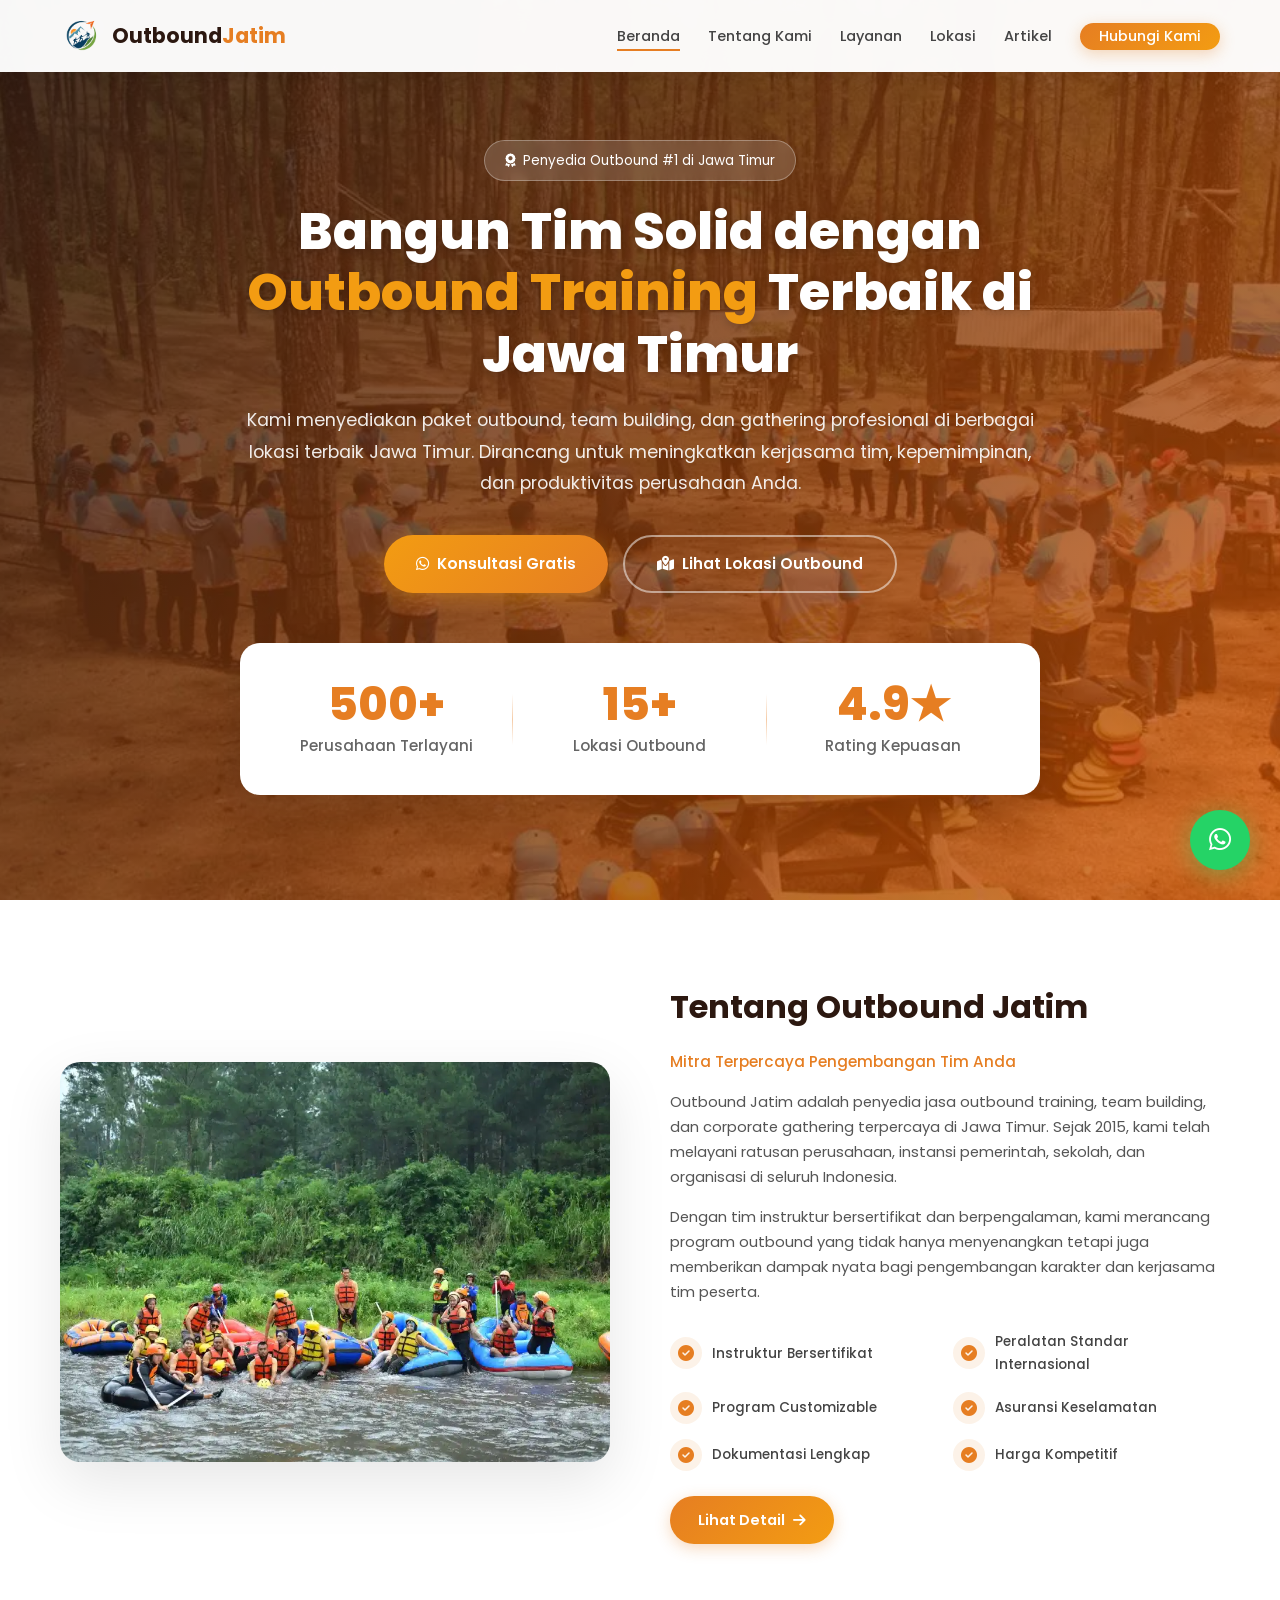
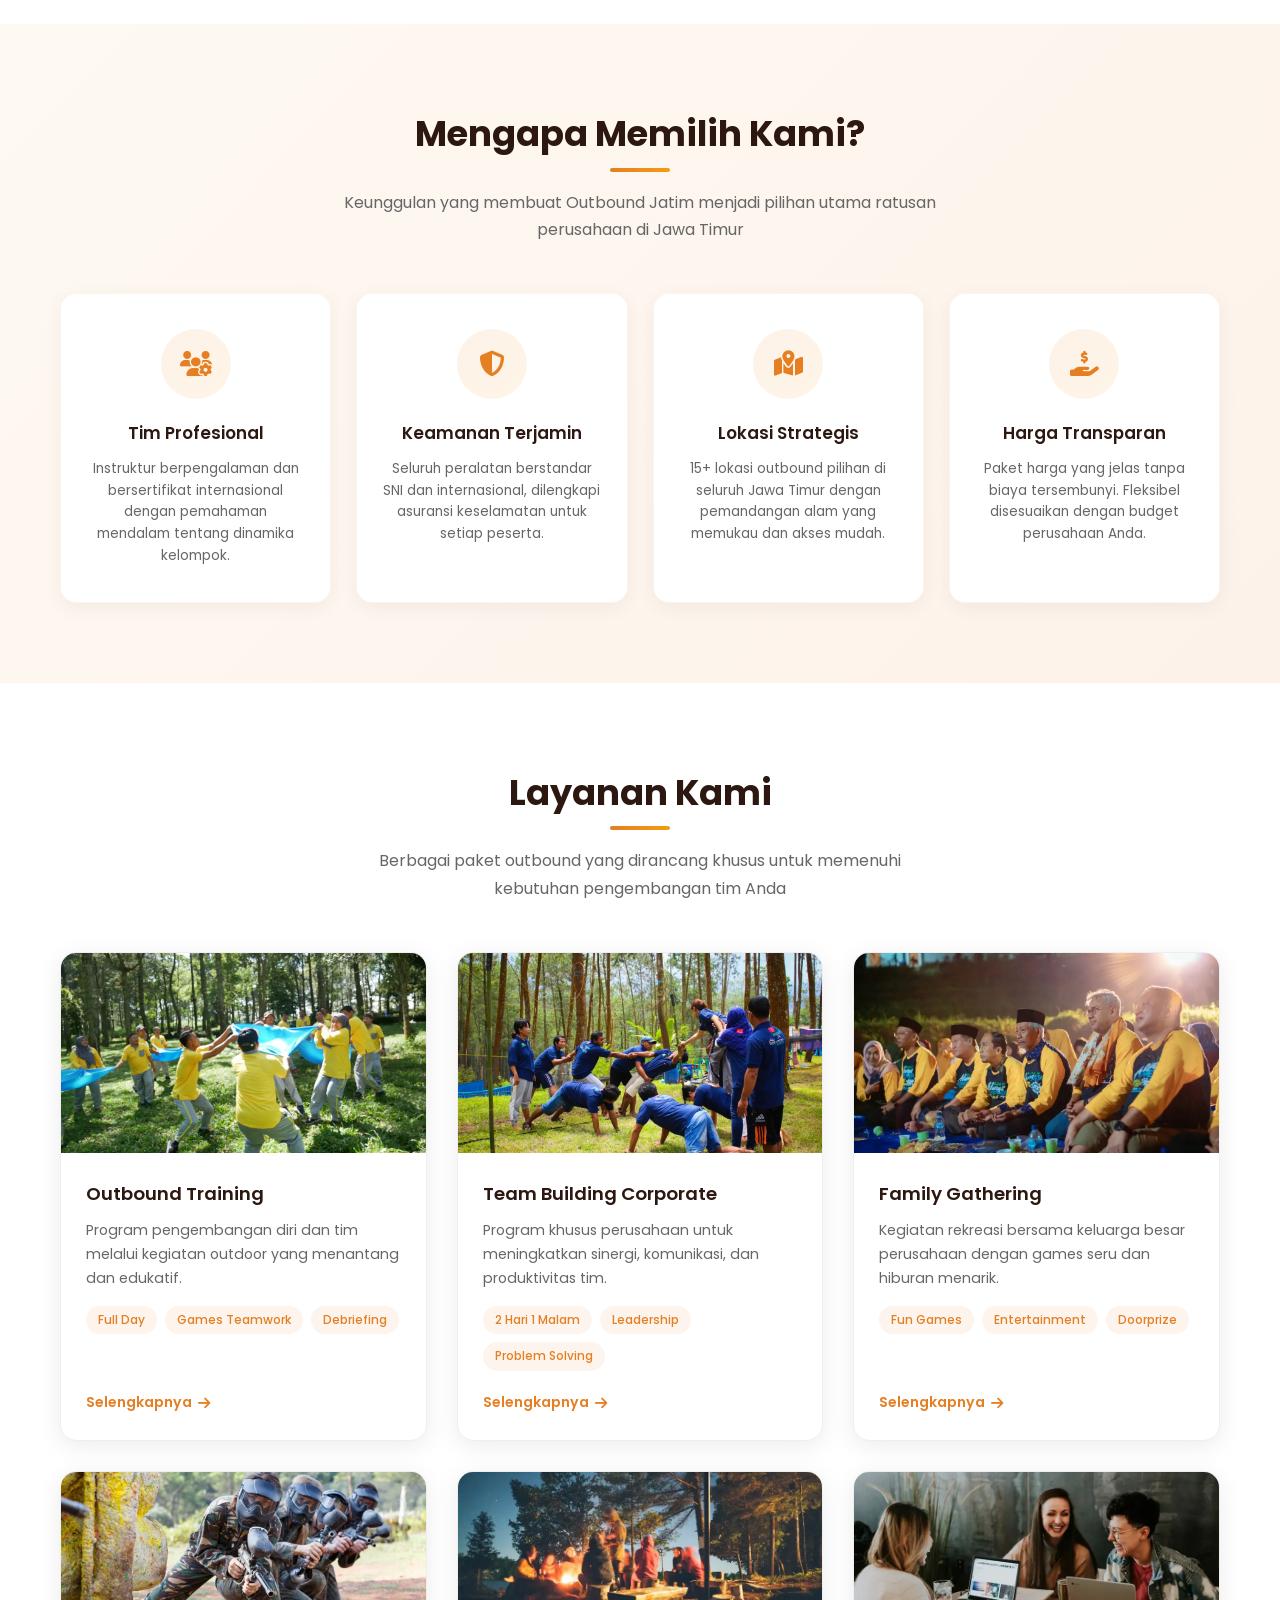
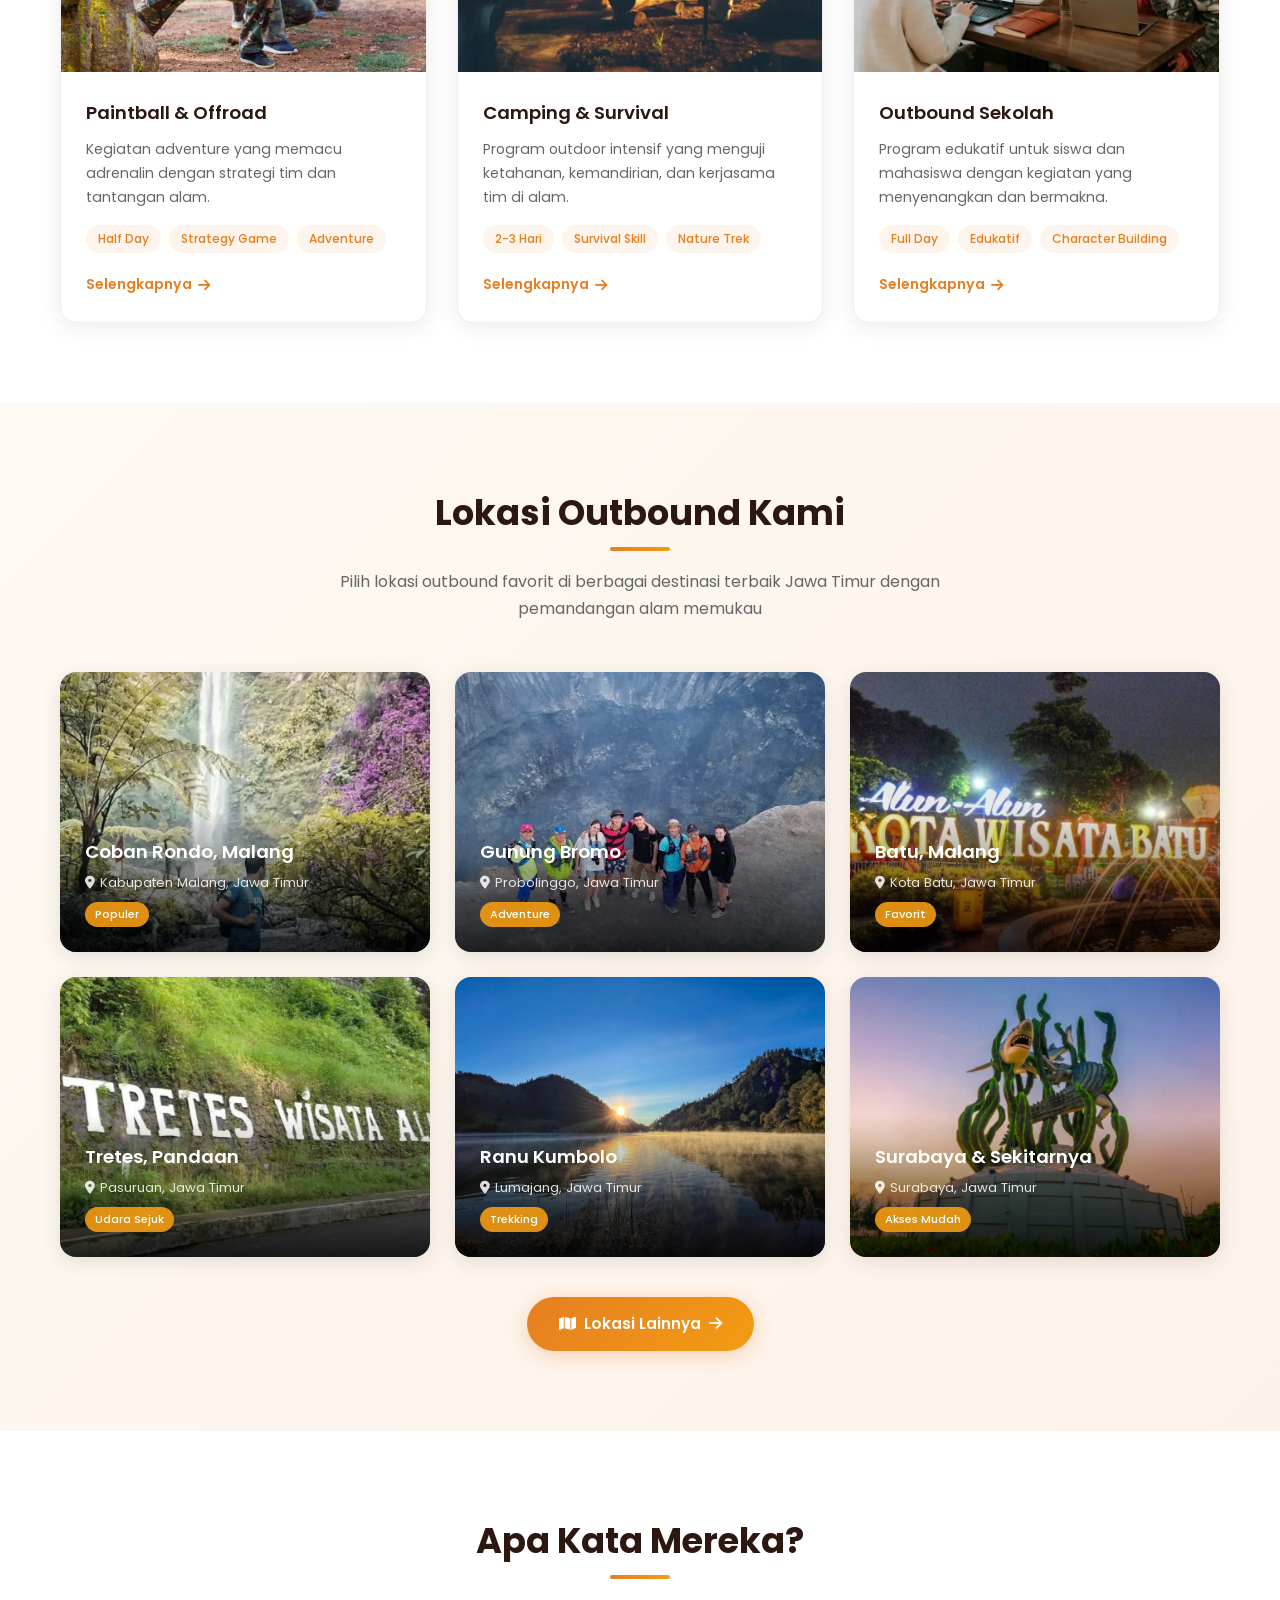
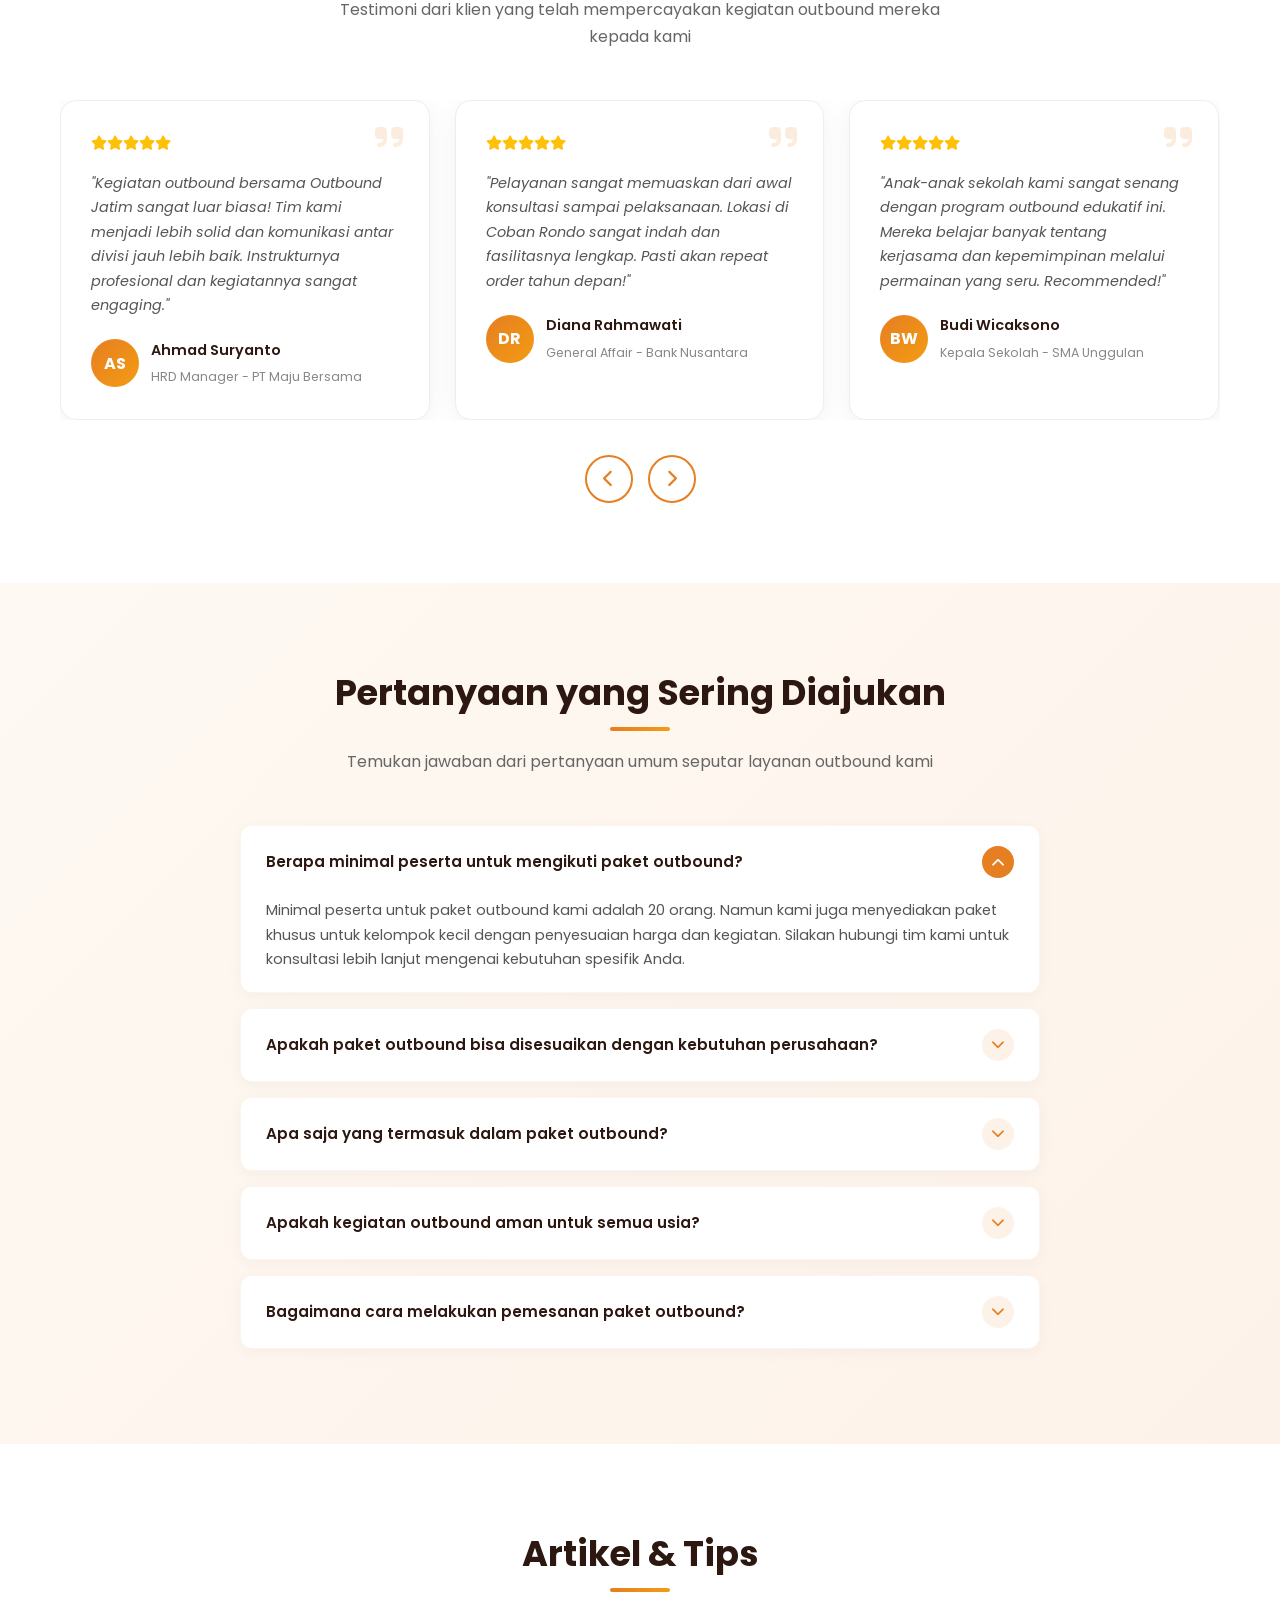
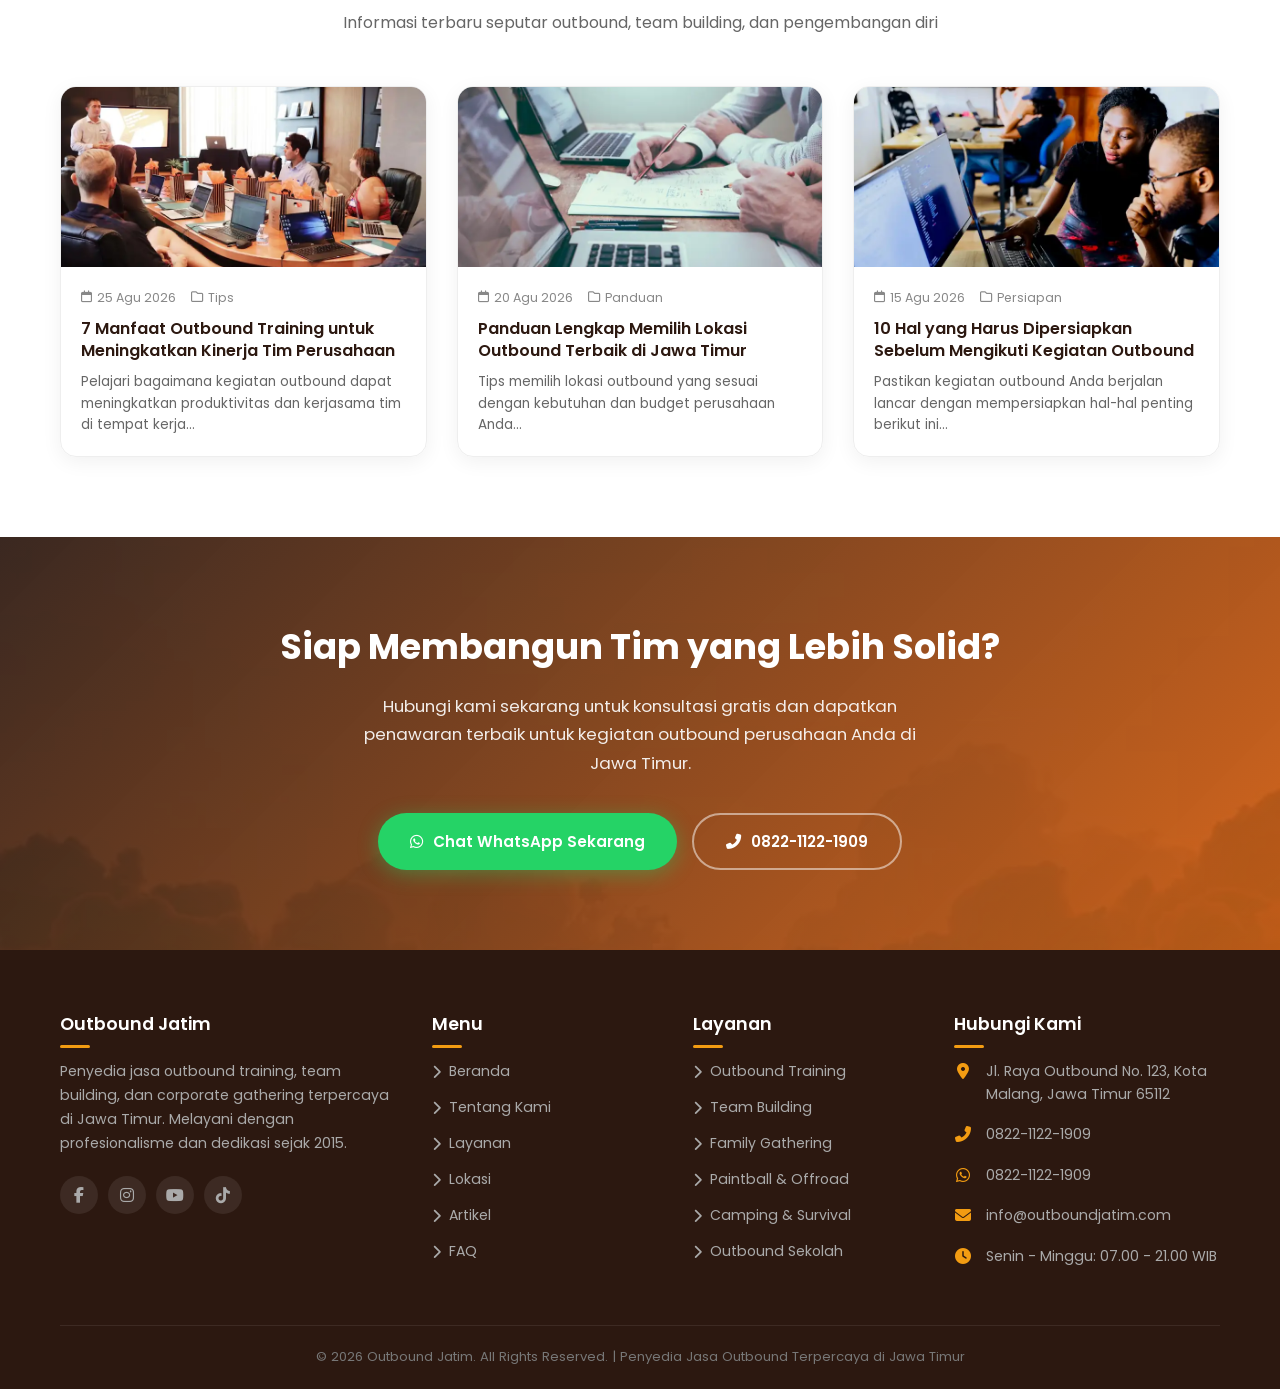
==== commit 9e552873: "Add files via upload" ====
--- a/index.html
+++ b/index.html
@@ -365,7 +365,7 @@
             justify-content: center;
             position: relative;
             background: linear-gradient(135deg, rgba(44, 24, 16, 0.85), rgba(211, 84, 0, 0.75)),
-                url('https://images.unsplash.com/photo-1504280390367-361c6d9f38f4?w=1600') center/cover no-repeat;
+                url('assets/img/hero-outbound-jatim.webp') center/cover no-repeat;
             padding-top: 115px;
             padding-bottom: 80px;
             overflow: hidden;
@@ -1738,7 +1738,7 @@
         <div class="container">
             <div class="tentang-grid">
                 <div class="tentang-image">
-                    <img src="assets/img/galeri/layanan-team-building.webp"
+                    <img src="assets/img/rafting-songgon.webp"
                         alt="Tim Outbound Jatim - Kegiatan Team Building di Jawa Timur" loading="lazy">
                 </div>
                 <div class="tentang-text">
@@ -1830,8 +1830,8 @@
             <div class="layanan-grid">
                 <article class="layanan-card">
                     <div class="card-image">
-                        <img src="assets/img/galeri/layanan-training.webp" alt="Paket Outbound Training Jawa Timur"
-                            loading="lazy">
+                        <img src="assets/img/galeri/jasa-outbound-training.webp"
+                            alt="Paket Outbound Training Jawa Timur" loading="lazy">
                     </div>
                     <div class="card-body">
                         <h3>Outbound Training</h3>
@@ -1851,7 +1851,7 @@
                 </article>
                 <article class="layanan-card">
                     <div class="card-image">
-                        <img src="assets/img/galeri/layanan-team-building.webp"
+                        <img src="assets/img/galeri/layanan-team-building-corporate.webp"
                             alt="Paket Team Building Corporate Jatim" loading="lazy">
                     </div>
                     <div class="card-body">
@@ -1872,8 +1872,8 @@
                 </article>
                 <article class="layanan-card">
                     <div class="card-image">
-                        <img src="assets/img/galeri/layanan-gathering.webp" alt="Paket Gathering Perusahaan Jawa Timur"
-                            loading="lazy">
+                        <img src="assets/img/galeri/layanan-family-gathering.webp"
+                            alt="Paket Gathering Perusahaan Jawa Timur" loading="lazy">
                     </div>
                     <div class="card-body">
                         <h3>Family Gathering</h3>
@@ -1894,8 +1894,8 @@
                 </article>
                 <article class="layanan-card">
                     <div class="card-image">
-                        <img src="assets/img/galeri/layanan-paintball.webp" alt="Paket Paintball dan Offroad Jawa Timur"
-                            loading="lazy">
+                        <img src="assets/img/galeri/layanan-paintball-dan-offroad.webp"
+                            alt="Paket Paintball dan Offroad Jawa Timur" loading="lazy">
                     </div>
                     <div class="card-body">
                         <h3>Paintball & Offroad</h3>
@@ -1970,8 +1970,8 @@
             </div>
             <div class="lokasi-grid">
                 <div class="lokasi-card">
-                    <img src="assets/img/wisata/wisata-batu.webp" alt="Lokasi Outbound Coban Rondo Malang Jawa Timur"
-                        loading="lazy">
+                    <img src="assets/img/wisata/lokasi-coban-rondo-malang.webp"
+                        alt="Lokasi Outbound Coban Rondo Malang Jawa Timur" loading="lazy">
                     <div class="overlay">
                         <h3>Coban Rondo, Malang</h3>
                         <p><i class="fas fa-map-marker-alt"></i> Kabupaten Malang, Jawa Timur</p>
@@ -1979,7 +1979,7 @@
                     </div>
                 </div>
                 <div class="lokasi-card">
-                    <img src="assets/img/wisata/wisata-trawas.webp" alt="Lokasi Outbound Bromo Jawa Timur"
+                    <img src="assets/img/wisata/lokasi-gunung-bromo.webp" alt="Lokasi Outbound Bromo Jawa Timur"
                         loading="lazy">
                     <div class="overlay">
                         <h3>Gunung Bromo</h3>
@@ -1988,7 +1988,7 @@
                     </div>
                 </div>
                 <div class="lokasi-card">
-                    <img src="assets/img/wisata/wisata-pacet.webp" alt="Lokasi Outbound Batu Malang Jawa Timur"
+                    <img src="assets/img/wisata/lokasi-alun-alun-batu.webp" alt="Lokasi Outbound Batu Malang Jawa Timur"
                         loading="lazy">
                     <div class="overlay">
                         <h3>Batu, Malang</h3>
@@ -1997,8 +1997,8 @@
                     </div>
                 </div>
                 <div class="lokasi-card">
-                    <img src="assets/img/wisata/wisata-tretes.webp" alt="Lokasi Outbound Tretes Pandaan Jawa Timur"
-                        loading="lazy">
+                    <img src="assets/img/wisata/lokasi-tretes-pandaan.webp"
+                        alt="Lokasi Outbound Tretes Pandaan Jawa Timur" loading="lazy">
                     <div class="overlay">
                         <h3>Tretes, Pandaan</h3>
                         <p><i class="fas fa-map-marker-alt"></i> Pasuruan, Jawa Timur</p>
@@ -2006,7 +2006,7 @@
                     </div>
                 </div>
                 <div class="lokasi-card">
-                    <img src="assets/img/wisata/wisata-batu.webp" alt="Lokasi Outbound Ranu Kumbolo Jawa Timur"
+                    <img src="assets/img/wisata/lokasi-ranu-kumbolo.webp" alt="Lokasi Outbound Ranu Kumbolo Jawa Timur"
                         loading="lazy">
                     <div class="overlay">
                         <h3>Ranu Kumbolo</h3>
@@ -2015,8 +2015,8 @@
                     </div>
                 </div>
                 <div class="lokasi-card">
-                    <img src="assets/img/wisata/wisata-trawas.webp" alt="Lokasi Outbound Surabaya Jawa Timur"
-                        loading="lazy">
+                    <img src="assets/img/wisata/lokasi-outbound-wisata-surabaya.webp"
+                        alt="Lokasi Outbound Surabaya Jawa Timur" loading="lazy">
                     <div class="overlay">
                         <h3>Surabaya & Sekitarnya</h3>
                         <p><i class="fas fa-map-marker-alt"></i> Surabaya, Jawa Timur</p>
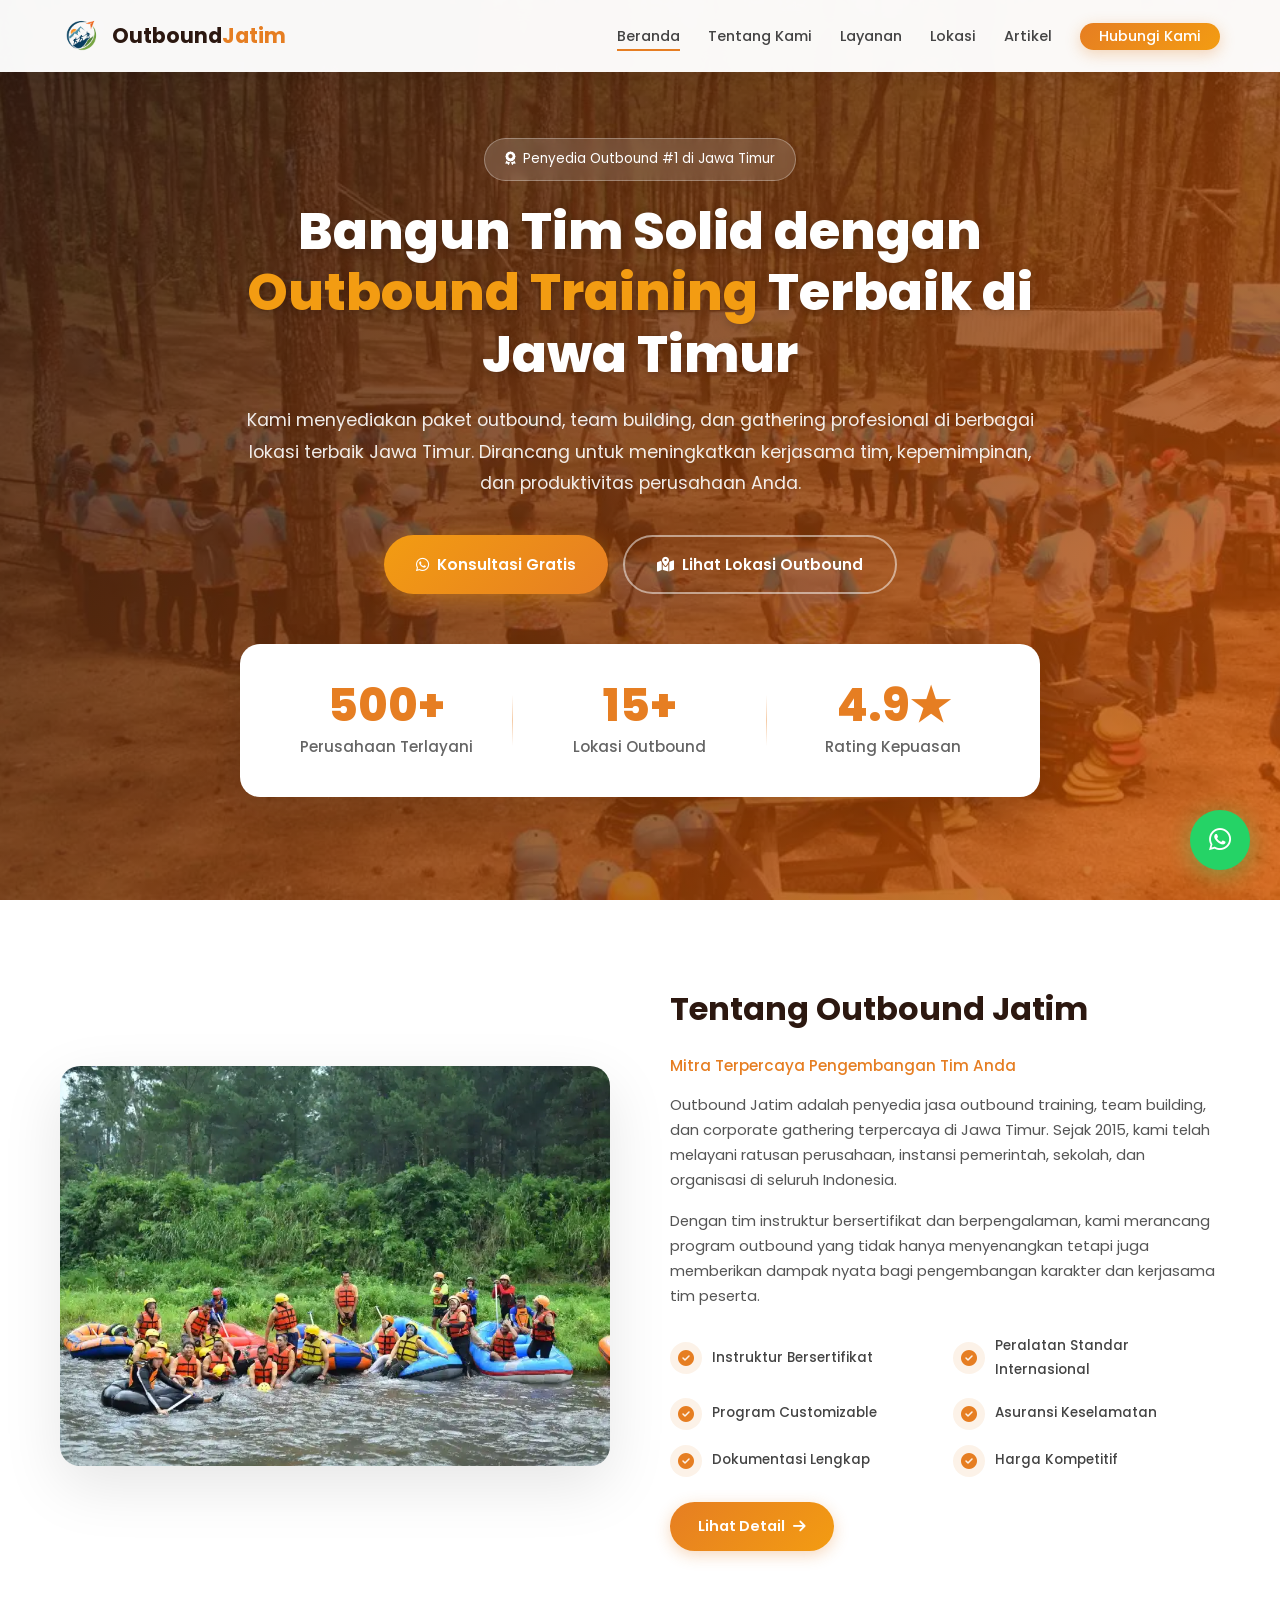
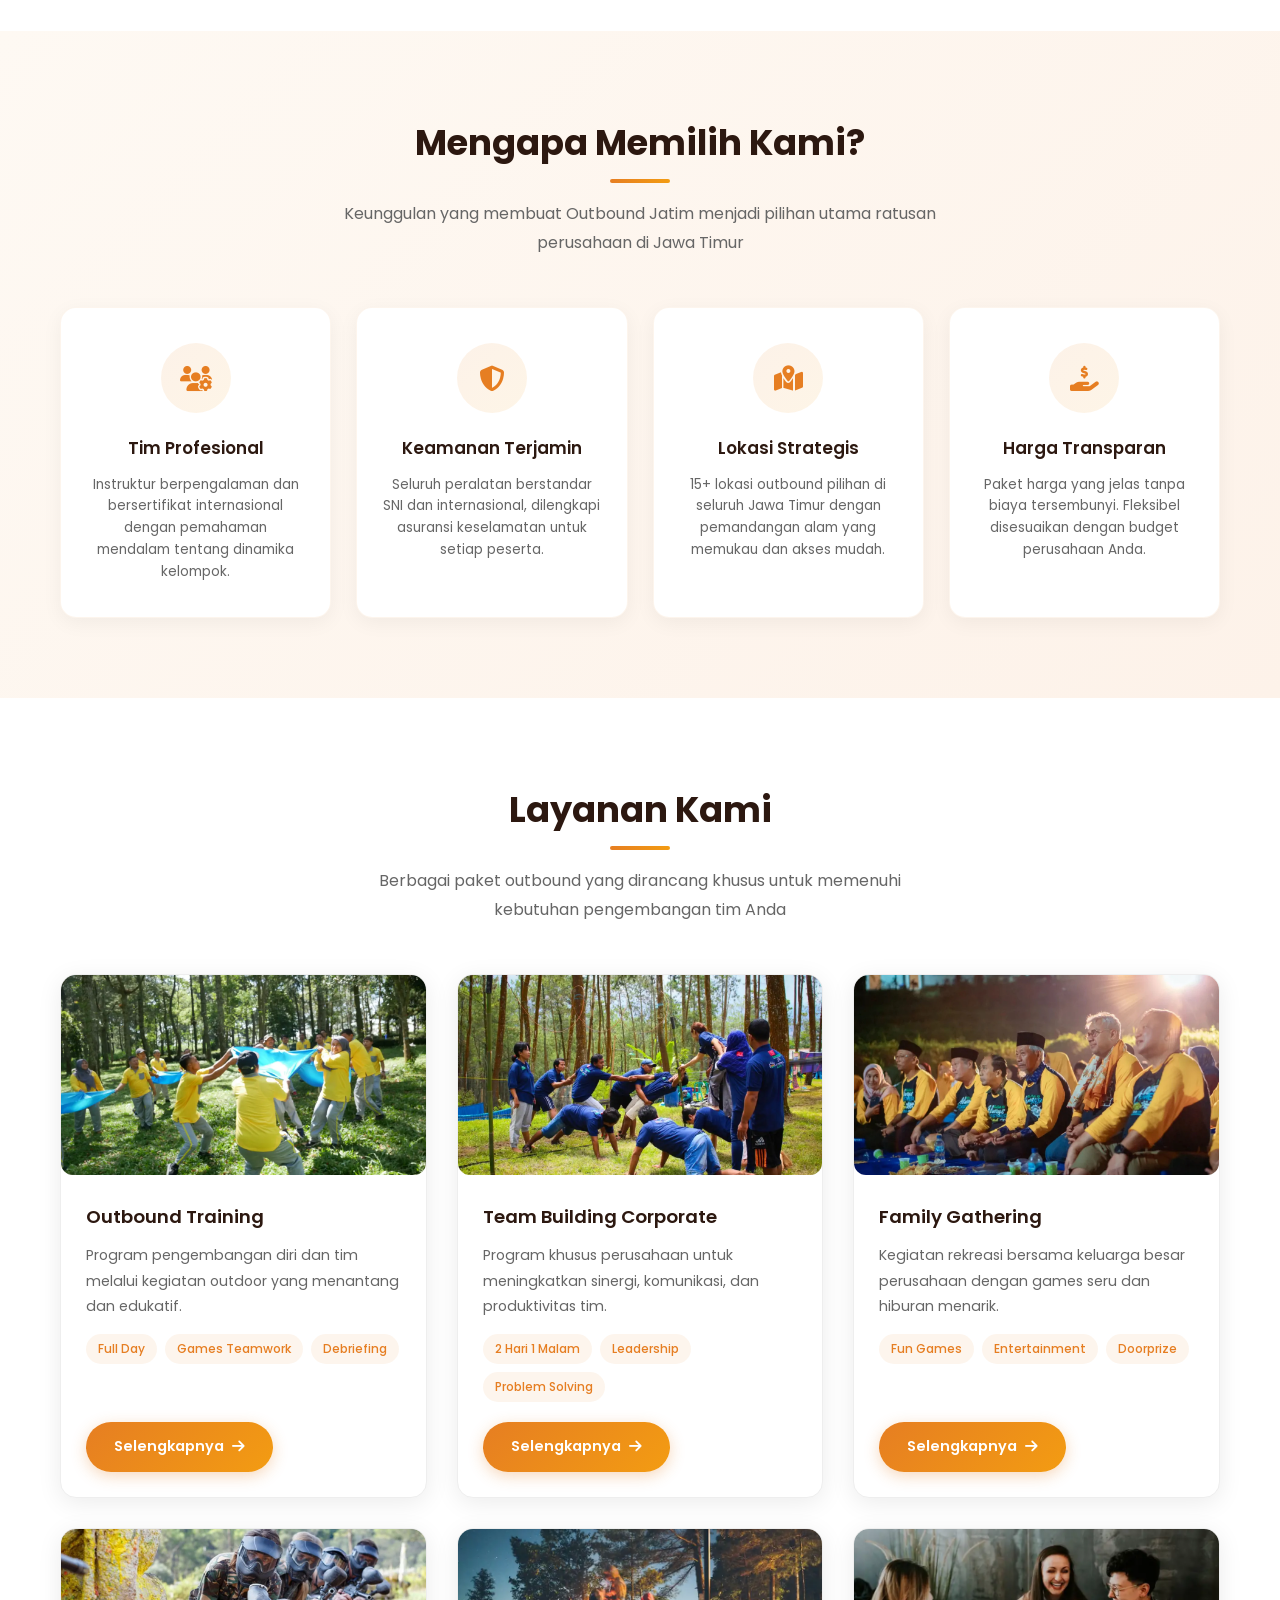
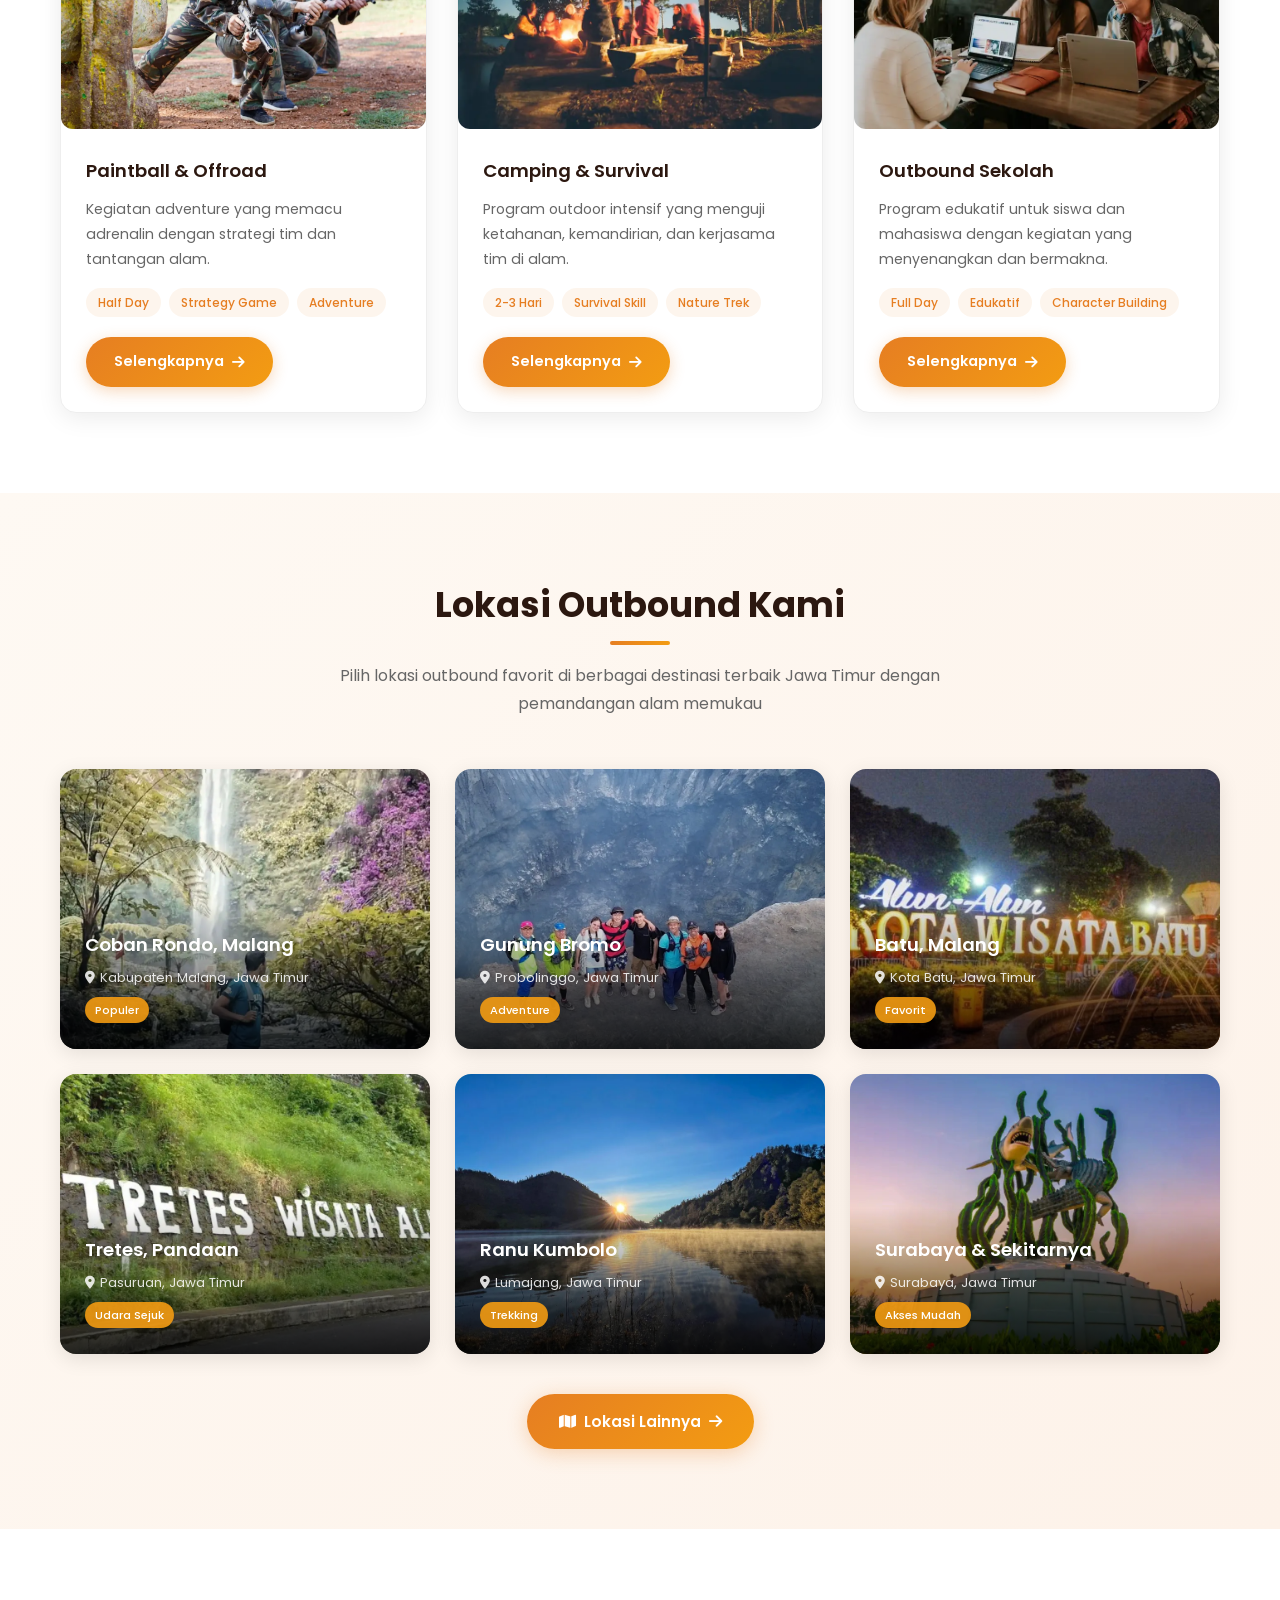
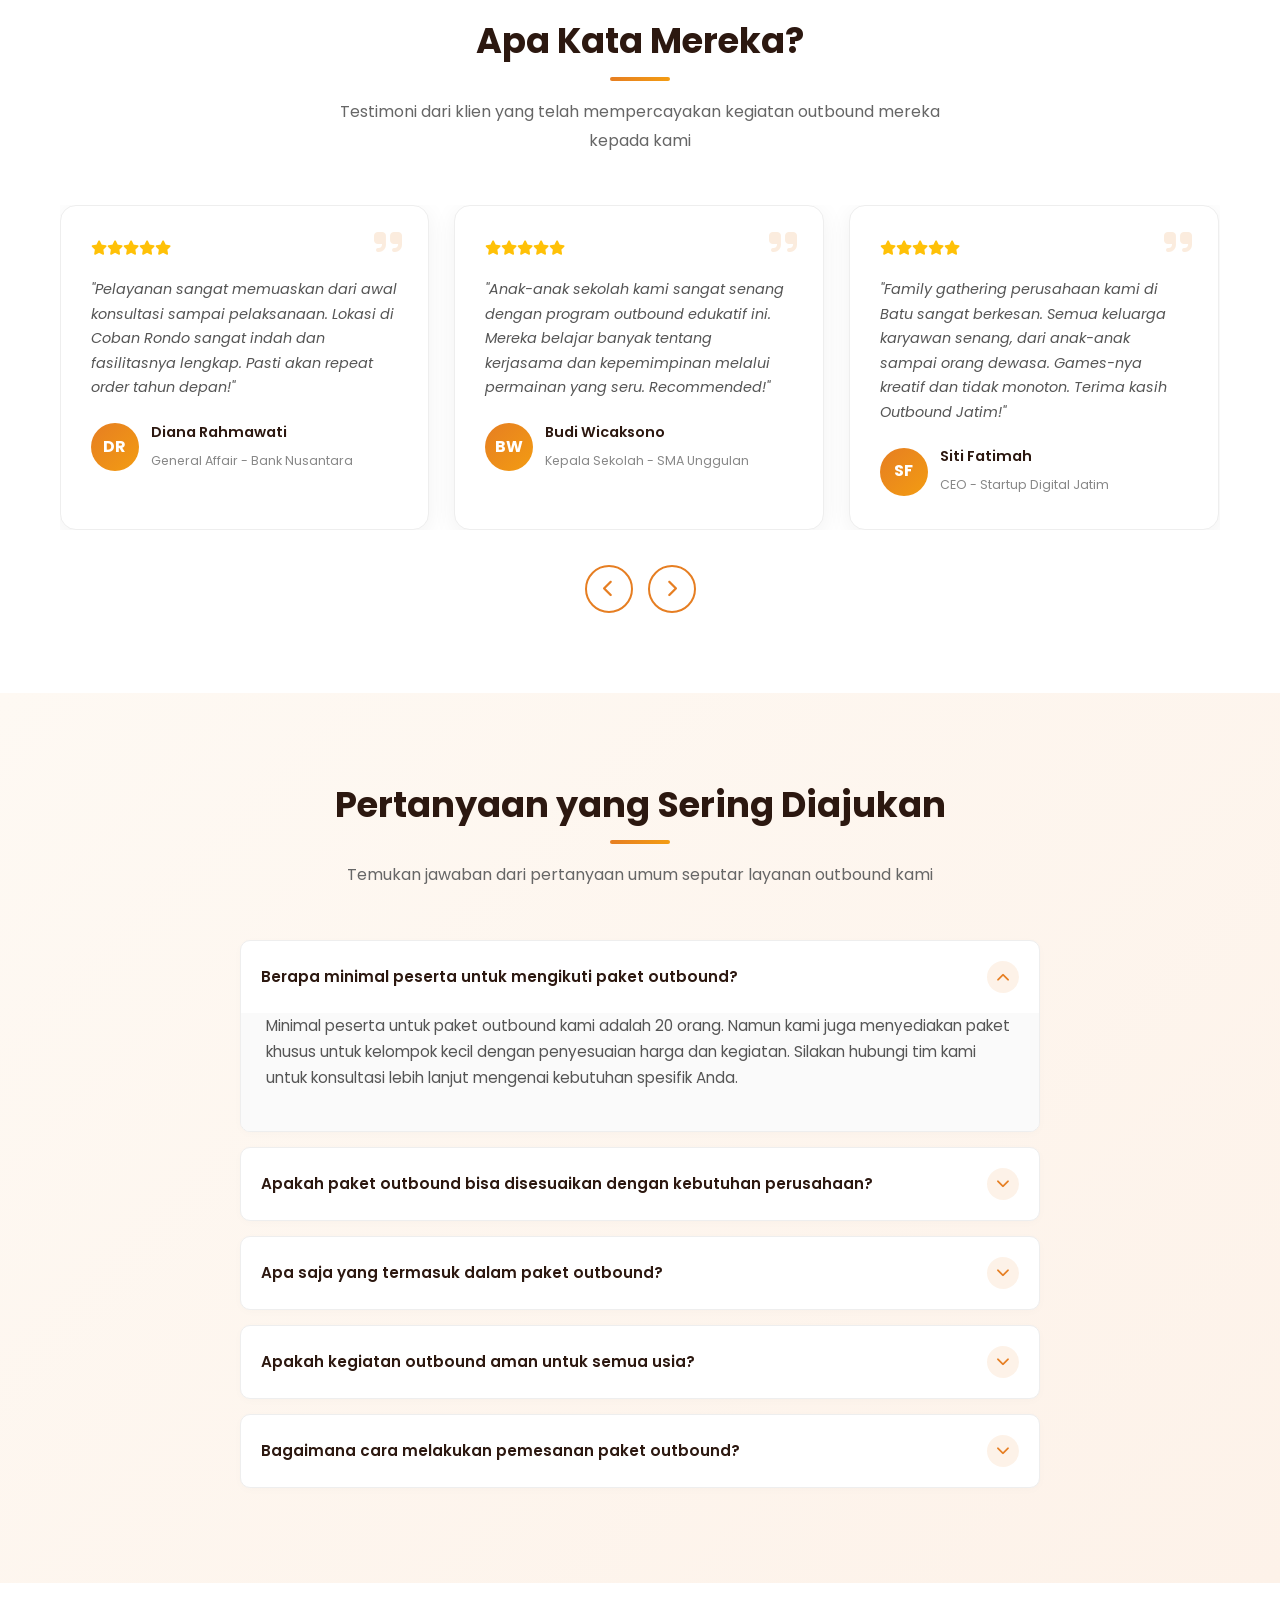
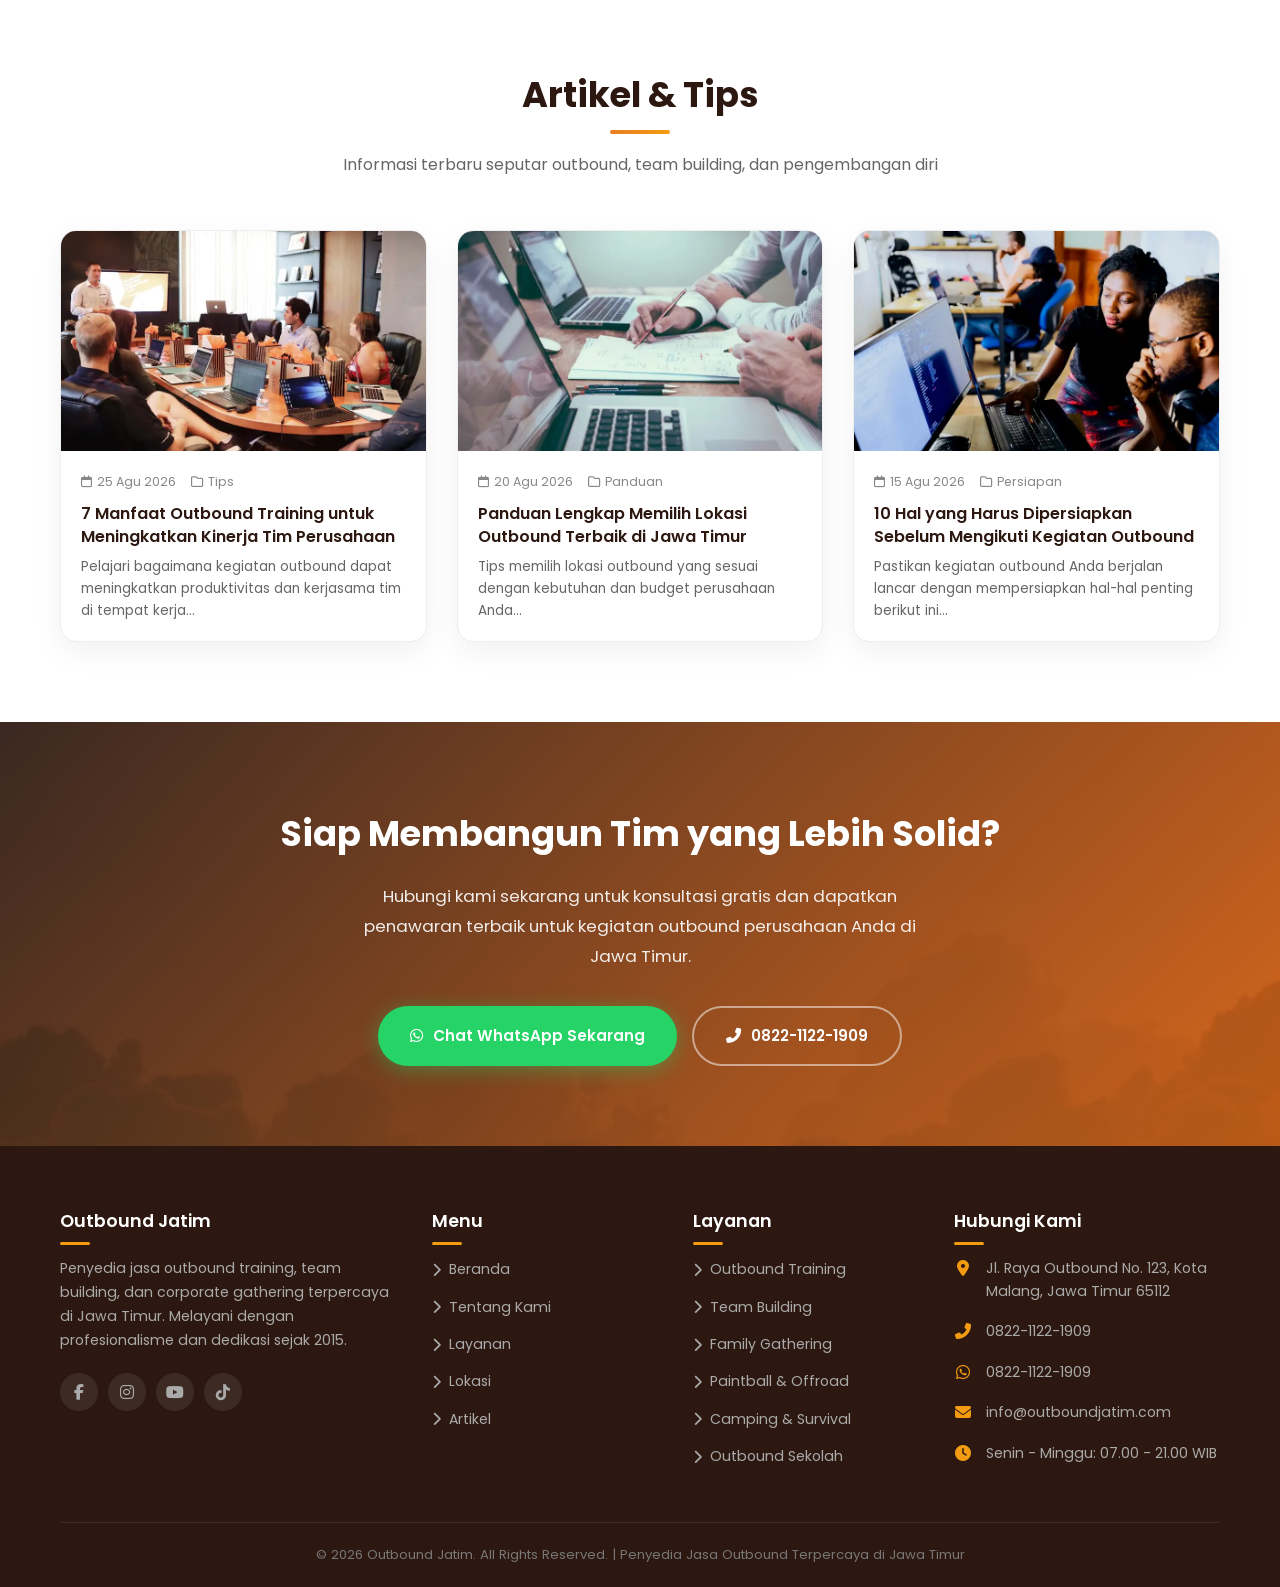
==== commit d82202fc: "Add files via upload" ====
--- a/index.html
+++ b/index.html
@@ -136,1537 +136,8 @@
     <!-- Font Awesome -->
     <link rel="stylesheet" href="https://cdnjs.cloudflare.com/ajax/libs/font-awesome/6.5.0/css/all.min.css">
 
-    <style>
-        /* ===== RESET & BASE ===== */
-        *,
-        *::before,
-        *::after {
-            margin: 0;
-            padding: 0;
-            box-sizing: border-box;
-        }
-
-        html {
-            scroll-behavior: smooth;
-            overflow-x: hidden;
-        }
-
-        body {
-            font-family: 'Poppins', sans-serif;
-            color: #333;
-            line-height: 1.7;
-            overflow-x: hidden;
-            background: #fff;
-        }
-
-        img {
-            max-width: 100%;
-            height: auto;
-            display: block;
-        }
-
-        a {
-            text-decoration: none;
-            color: inherit;
-            transition: all 0.3s ease;
-        }
-
-        ul {
-            list-style: none;
-        }
-
-        .container {
-            max-width: 1200px;
-            margin: 0 auto;
-            padding: 0 20px;
-        }
-
-        .section-padding {
-            padding: 80px 0;
-        }
-
-        .section-title {
-            text-align: center;
-            margin-bottom: 50px;
-        }
-
-        .section-title h2 {
-            font-size: 2.2rem;
-            font-weight: 700;
-            color: #2c1810;
-            margin-bottom: 10px;
-            position: relative;
-            display: inline-block;
-        }
-
-        .section-title h2::after {
-            content: '';
-            position: absolute;
-            bottom: -8px;
-            left: 50%;
-            transform: translateX(-50%);
-            width: 60px;
-            height: 4px;
-            background: linear-gradient(90deg, #e67e22, #f39c12);
-            border-radius: 2px;
-        }
-
-        .section-title p {
-            color: #666;
-            font-size: 1rem;
-            margin-top: 15px;
-            max-width: 600px;
-            margin-left: auto;
-            margin-right: auto;
-        }
-
-        /* ===== NAVBAR ===== */
-        .navbar {
-            position: fixed;
-            top: 0;
-            left: 0;
-            width: 100%;
-            z-index: 1000;
-            background: rgba(255, 255, 255, 0.97);
-            backdrop-filter: blur(10px);
-            box-shadow: 0 2px 20px rgba(0, 0, 0, 0.08);
-            transition: all 0.3s ease;
-        }
-
-        .navbar .container {
-            display: flex;
-            justify-content: space-between;
-            align-items: center;
-            padding: 15px 20px;
-            max-width: 1200px;
-        }
-
-        .navbar-brand {
-            display: flex;
-            align-items: center;
-            gap: 10px;
-        }
-
-        .navbar-brand .logo-icon {
-            width: 42px;
-            height: 42px;
-            background: linear-gradient(135deg, #e67e22, #f39c12);
-            border-radius: 10px;
-            display: flex;
-            align-items: center;
-            justify-content: center;
-            color: #fff;
-            font-size: 1.2rem;
-        }
-
-        .navbar-brand h1 {
-            font-size: 1.3rem;
-            font-weight: 700;
-            color: #2c1810;
-        }
-
-        .navbar-brand h1 span {
-            color: #e67e22;
-        }
-
-        .nav-links {
-            display: flex;
-            align-items: center;
-            gap: 28px;
-        }
-
-        .nav-links a {
-            font-size: 0.9rem;
-            font-weight: 500;
-            color: #444;
-            position: relative;
-            padding: 5px 0;
-            white-space: nowrap;
-        }
-
-        .nav-links a::after {
-            content: '';
-            position: absolute;
-            bottom: 0;
-            left: 0;
-            width: 0;
-            height: 2px;
-            background: #e67e22;
-            transition: width 0.3s ease;
-        }
-
-        .nav-links a:hover::after,
-        .nav-links a.active::after {
-            width: 100%;
-        }
-
-        .nav-links a:hover {
-            color: #e67e22;
-        }
-
-        .btn-hubungi {
-            background: linear-gradient(135deg, #e67e22, #f39c12);
-            color: #fff !important;
-            padding: 12px 28px;
-            border-radius: 50px;
-            font-weight: 600;
-            font-size: 0.9rem;
-            box-shadow: 0 4px 15px rgba(230, 126, 34, 0.3);
-            transition: all 0.3s ease;
-            white-space: nowrap;
-            display: inline-block;
-            line-height: 1.2;
-            min-width: 140px;
-            text-align: center;
-        }
-
-        .btn-hubungi:hover {
-            transform: translateY(-2px);
-            box-shadow: 0 6px 20px rgba(230, 126, 34, 0.4);
-        }
-
-        .btn-hubungi::after {
-            display: none !important;
-        }
-
-        .hamburger {
-            display: none;
-            flex-direction: column;
-            cursor: pointer;
-            gap: 5px;
-            z-index: 1001;
-        }
-
-        .hamburger span {
-            width: 25px;
-            height: 3px;
-            background: #2c1810;
-            border-radius: 3px;
-            transition: all 0.3s ease;
-        }
-
-        .hamburger.active span:nth-child(1) {
-            transform: rotate(45deg) translate(5px, 6px);
-        }
-
-        .hamburger.active span:nth-child(2) {
-            opacity: 0;
-        }
-
-        .hamburger.active span:nth-child(3) {
-            transform: rotate(-45deg) translate(5px, -6px);
-        }
-
-        /* ===== HERO SECTION ===== */
-        .hero {
-            min-height: 100vh;
-            display: flex;
-            align-items: center;
-            justify-content: center;
-            position: relative;
-            background: linear-gradient(135deg, rgba(44, 24, 16, 0.85), rgba(211, 84, 0, 0.75)),
-                url('assets/img/hero-outbound-jatim.webp') center/cover no-repeat;
-            padding-top: 115px;
-            padding-bottom: 80px;
-            overflow: hidden;
-        }
-
-        .hero::before {
-            display: none;
-        }
-
-        .hero-content {
-            position: relative;
-            z-index: 2;
-            color: #fff;
-            max-width: 800px;
-            text-align: center;
-            margin: 0 auto;
-            width: 100%;
-        }
-
-        .hero-badge {
-            display: inline-block;
-            background: rgba(255, 255, 255, 0.15);
-            border: 1px solid rgba(255, 255, 255, 0.3);
-            padding: 8px 20px;
-            border-radius: 50px;
-            font-size: 0.85rem;
-            margin-bottom: 20px;
-            backdrop-filter: blur(5px);
-        }
-
-        .hero-content h2 {
-            font-size: 3.2rem;
-            font-weight: 800;
-            line-height: 1.2;
-            margin-bottom: 20px;
-            text-shadow: 0 2px 10px rgba(0, 0, 0, 0.2);
-        }
-
-        .hero-content h2 span {
-            color: #f39c12;
-        }
-
-        .hero-content p {
-            font-size: 1.1rem;
-            opacity: 0.9;
-            margin-bottom: 35px;
-            line-height: 1.8;
-        }
-
-        .hero-buttons {
-            display: flex;
-            justify-content: center;
-            gap: 15px;
-            flex-wrap: wrap;
-        }
-
-        .btn-primary {
-            background: linear-gradient(135deg, #f39c12, #e67e22);
-            color: #fff;
-            padding: 14px 32px;
-            border-radius: 50px;
-            font-weight: 600;
-            font-size: 0.95rem;
-            display: inline-flex;
-            align-items: center;
-            gap: 8px;
-            box-shadow: 0 4px 20px rgba(243, 156, 18, 0.4);
-            transition: all 0.3s ease;
-            border: none;
-            cursor: pointer;
-        }
-
-        .btn-primary:hover {
-            transform: translateY(-3px);
-            box-shadow: 0 8px 30px rgba(243, 156, 18, 0.5);
-        }
-
-        .btn-secondary {
-            background: transparent;
-            color: #fff;
-            padding: 14px 32px;
-            border-radius: 50px;
-            font-weight: 600;
-            font-size: 0.95rem;
-            display: inline-flex;
-            align-items: center;
-            gap: 8px;
-            border: 2px solid rgba(255, 255, 255, 0.5);
-            transition: all 0.3s ease;
-            cursor: pointer;
-        }
-
-        .btn-secondary:hover {
-            background: rgba(255, 255, 255, 0.1);
-            border-color: #fff;
-            transform: translateY(-3px);
-        }
-
-        /* ===== HERO STATS ===== */
-        .hero-stats {
-            display: grid;
-            grid-template-columns: repeat(3, 1fr);
-            margin: 50px auto 0;
-            padding: 40px 20px;
-            background: #ffffff;
-            border-radius: 20px;
-            box-shadow: 0 15px 40px rgba(0, 0, 0, 0.1);
-            max-width: 850px;
-            width: 100%;
-        }
-
-        .hero-stat {
-            text-align: center;
-            display: flex;
-            flex-direction: column;
-            align-items: center;
-            position: relative;
-        }
-
-        .hero-stat:not(:last-child)::after {
-            content: '';
-            position: absolute;
-            right: 0;
-            top: 15%;
-            height: 70%;
-            width: 1px;
-            background: linear-gradient(to bottom, transparent, rgba(230, 126, 34, 0.4), transparent);
-        }
-
-        .hero-stat h3 {
-            font-size: 2.8rem;
-            font-weight: 800;
-            color: #e67e22;
-            margin-bottom: 8px;
-            line-height: 1;
-        }
-
-        .hero-stat p {
-            font-size: 0.95rem;
-            color: #555;
-            font-weight: 500;
-            margin: 0;
-            line-height: 1.3;
-        }
-
-        /* ===== TENTANG KAMI ===== */
-        .tentang-kami {
-            background: #fff;
-        }
-
-        .tentang-grid {
-            display: grid;
-            grid-template-columns: 1fr 1fr;
-            gap: 60px;
-            align-items: center;
-        }
-
-        .tentang-image {
-            position: relative;
-            border-radius: 20px;
-            overflow: hidden;
-            box-shadow: 0 20px 60px rgba(0, 0, 0, 0.1);
-        }
-
-        .tentang-image img {
-            width: 100%;
-            height: 400px;
-            object-fit: cover;
-        }
-
-        .tentang-text h2 {
-            font-size: 2rem;
-            font-weight: 700;
-            color: #2c1810;
-            margin-bottom: 15px;
-        }
-
-        .tentang-text .tentang-subtitle {
-            color: #e67e22;
-            font-size: 0.95rem;
-            font-weight: 500;
-            margin-bottom: 15px;
-        }
-
-        .tentang-text p {
-            color: #555;
-            margin-bottom: 15px;
-            font-size: 0.92rem;
-            line-height: 1.7;
-        }
-
-        .tentang-features {
-            display: grid;
-            grid-template-columns: 1fr 1fr;
-            gap: 15px;
-            margin-top: 25px;
-        }
-
-        .tentang-feature {
-            display: flex;
-            align-items: center;
-            gap: 10px;
-        }
-
-        .tentang-feature i {
-            color: #e67e22;
-            font-size: 1rem;
-            background: rgba(230, 126, 34, 0.1);
-            width: 32px;
-            height: 32px;
-            border-radius: 50%;
-            display: flex;
-            align-items: center;
-            justify-content: center;
-            flex-shrink: 0;
-        }
-
-        .tentang-feature span {
-            font-size: 0.85rem;
-            font-weight: 500;
-            color: #444;
-        }
-
-        .btn-lihat-detail {
-            display: inline-flex;
-            align-items: center;
-            gap: 8px;
-            background: linear-gradient(135deg, #e67e22, #f39c12);
-            color: #fff;
-            padding: 12px 28px;
-            border-radius: 50px;
-            font-weight: 600;
-            font-size: 0.9rem;
-            margin-top: 25px;
-            box-shadow: 0 4px 15px rgba(230, 126, 34, 0.3);
-            transition: all 0.3s ease;
-        }
-
-        .btn-lihat-detail:hover {
-            transform: translateY(-3px);
-            box-shadow: 0 8px 25px rgba(230, 126, 34, 0.4);
-        }
-
-        /* ===== VALUE PROPOSITION ===== */
-        .value-proposition {
-            background: linear-gradient(135deg, #fef9f3, #fdf2e9);
-        }
-
-        .value-grid {
-            display: grid;
-            grid-template-columns: repeat(4, 1fr);
-            gap: 25px;
-        }
-
-        .value-card {
-            background: #fff;
-            padding: 35px 25px;
-            border-radius: 16px;
-            text-align: center;
-            box-shadow: 0 5px 20px rgba(0, 0, 0, 0.05);
-            transition: all 0.3s ease;
-            border: 1px solid rgba(230, 126, 34, 0.08);
-        }
-
-        .value-card:hover {
-            transform: translateY(-8px);
-            box-shadow: 0 15px 40px rgba(230, 126, 34, 0.12);
-        }
-
-        .value-card .icon {
-            width: 70px;
-            height: 70px;
-            margin: 0 auto 20px;
-            background: linear-gradient(135deg, rgba(230, 126, 34, 0.1), rgba(243, 156, 18, 0.1));
-            border-radius: 50%;
-            display: flex;
-            align-items: center;
-            justify-content: center;
-            font-size: 1.6rem;
-            color: #e67e22;
-        }
-
-        .value-card h3 {
-            font-size: 1.05rem;
-            font-weight: 600;
-            color: #2c1810;
-            margin-bottom: 10px;
-        }
-
-        .value-card p {
-            font-size: 0.85rem;
-            color: #666;
-            line-height: 1.6;
-        }
-
-        /* ===== LAYANAN ===== */
-        .layanan {
-            background: #fff;
-        }
-
-        .layanan-grid {
-            display: grid;
-            grid-template-columns: repeat(3, 1fr);
-            gap: 30px;
-        }
-
-        .layanan-card {
-            background: #fff;
-            border-radius: 16px;
-            overflow: hidden;
-            box-shadow: 0 5px 25px rgba(0, 0, 0, 0.08);
-            transition: all 0.3s ease;
-            border: 1px solid #eee;
-            display: flex;
-            flex-direction: column;
-        }
-
-        .layanan-card:hover {
-            transform: translateY(-8px);
-            box-shadow: 0 15px 40px rgba(0, 0, 0, 0.12);
-        }
-
-        .layanan-card .card-image {
-            height: 200px;
-            overflow: hidden;
-            position: relative;
-        }
-
-        .layanan-card .card-image img {
-            width: 100%;
-            height: 100%;
-            object-fit: cover;
-            transition: transform 0.5s ease;
-        }
-
-        .layanan-card:hover .card-image img {
-            transform: scale(1.05);
-        }
-
-        .layanan-card .card-body {
-            padding: 25px;
-            display: flex;
-            flex-direction: column;
-            flex-grow: 1;
-        }
-
-        .layanan-card .card-body h3 {
-            font-size: 1.15rem;
-            font-weight: 600;
-            color: #2c1810;
-            margin-bottom: 10px;
-        }
-
-        .layanan-card .card-body p {
-            font-size: 0.88rem;
-            color: #666;
-            margin-bottom: 15px;
-        }
-
-        .layanan-card .card-body .card-features {
-            display: flex;
-            flex-wrap: wrap;
-            gap: 8px;
-            margin-bottom: 20px;
-        }
-
-        .layanan-card .card-body .card-features span {
-            background: rgba(230, 126, 34, 0.08);
-            color: #e67e22;
-            padding: 4px 12px;
-            border-radius: 50px;
-            font-size: 0.75rem;
-            font-weight: 500;
-        }
-
-        .btn-detail-wrapper {
-            margin-top: auto;
-            display: flex;
-            justify-content: space-between;
-            align-items: center;
-        }
-
-        .btn-detail {
-            display: inline-flex;
-            align-items: center;
-            gap: 6px;
-            color: #e67e22;
-            font-weight: 600;
-            font-size: 0.88rem;
-            transition: all 0.3s ease;
-        }
-
-        .btn-detail:hover {
-            gap: 10px;
-            color: #2c1810;
-        }
-
-        /* ===== LOKASI OUTBOUND ===== */
-        .lokasi {
-            background: linear-gradient(135deg, #fef9f3, #fdf2e9);
-        }
-
-        .lokasi-grid {
-            display: grid;
-            grid-template-columns: repeat(3, 1fr);
-            grid-template-rows: repeat(2, 1fr);
-            gap: 25px;
-        }
-
-        .lokasi-card {
-            position: relative;
-            border-radius: 16px;
-            overflow: hidden;
-            height: 280px;
-            cursor: pointer;
-            box-shadow: 0 5px 20px rgba(0, 0, 0, 0.1);
-            transition: all 0.3s ease;
-        }
-
-        .lokasi-card:hover {
-            transform: translateY(-5px);
-            box-shadow: 0 15px 40px rgba(0, 0, 0, 0.15);
-        }
-
-        .lokasi-card img {
-            width: 100%;
-            height: 100%;
-            object-fit: cover;
-            transition: transform 0.5s ease;
-        }
-
-        .lokasi-card:hover img {
-            transform: scale(1.08);
-        }
-
-        .lokasi-card .overlay {
-            position: absolute;
-            bottom: 0;
-            left: 0;
-            right: 0;
-            padding: 25px;
-            background: linear-gradient(transparent, rgba(0, 0, 0, 0.8));
-            color: #fff;
-        }
-
-        .lokasi-card .overlay h3 {
-            font-size: 1.15rem;
-            font-weight: 600;
-            margin-bottom: 5px;
-        }
-
-        .lokasi-card .overlay p {
-            font-size: 0.82rem;
-            opacity: 0.85;
-            display: flex;
-            align-items: center;
-            gap: 5px;
-        }
-
-        .lokasi-card .overlay .lokasi-tag {
-            display: inline-block;
-            background: rgba(243, 156, 18, 0.9);
-            padding: 3px 10px;
-            border-radius: 50px;
-            font-size: 0.7rem;
-            margin-top: 8px;
-            font-weight: 500;
-        }
-
-        .lokasi-cta {
-            text-align: center;
-            margin-top: 40px;
-        }
-
-        .btn-lokasi-lainnya {
-            display: inline-flex;
-            align-items: center;
-            gap: 8px;
-            background: linear-gradient(135deg, #e67e22, #f39c12);
-            color: #fff;
-            padding: 14px 32px;
-            border-radius: 50px;
-            font-weight: 600;
-            font-size: 0.95rem;
-            box-shadow: 0 4px 20px rgba(230, 126, 34, 0.3);
-            transition: all 0.3s ease;
-        }
-
-        .btn-lokasi-lainnya:hover {
-            transform: translateY(-3px);
-            box-shadow: 0 8px 30px rgba(230, 126, 34, 0.4);
-        }
-
-        /* ===== TESTIMONI ===== */
-        .testimoni {
-            background: #fff;
-            overflow: hidden;
-        }
-
-        .testimoni-wrapper {
-            position: relative;
-            max-width: 100%;
-            overflow: hidden;
-        }
-
-        .testimoni-track {
-            display: flex;
-            transition: transform 0.5s ease;
-        }
-
-        .testimoni-slide {
-            min-width: calc(33.333% - 17px);
-            margin-right: 25px;
-            background: #fff;
-            border-radius: 16px;
-            padding: 30px;
-            box-shadow: 0 5px 25px rgba(0, 0, 0, 0.06);
-            border: 1px solid #eee;
-            position: relative;
-        }
-
-        .testimoni-slide .quote-icon {
-            position: absolute;
-            top: 20px;
-            right: 25px;
-            font-size: 2rem;
-            color: rgba(230, 126, 34, 0.15);
-        }
-
-        .testimoni-slide .stars {
-            color: #ffc107;
-            margin-bottom: 15px;
-            font-size: 0.9rem;
-        }
-
-        .testimoni-slide p {
-            font-size: 0.9rem;
-            color: #555;
-            font-style: italic;
-            margin-bottom: 20px;
-            line-height: 1.7;
-        }
-
-        .testimoni-slide .client-info {
-            display: flex;
-            align-items: center;
-            gap: 12px;
-        }
-
-        .testimoni-slide .client-info .avatar {
-            width: 48px;
-            height: 48px;
-            border-radius: 50%;
-            background: linear-gradient(135deg, #e67e22, #f39c12);
-            display: flex;
-            align-items: center;
-            justify-content: center;
-            color: #fff;
-            font-weight: 700;
-            font-size: 1rem;
-        }
-
-        .testimoni-slide .client-info .info h4 {
-            font-size: 0.9rem;
-            font-weight: 600;
-            color: #2c1810;
-        }
-
-        .testimoni-slide .client-info .info span {
-            font-size: 0.78rem;
-            color: #888;
-        }
-
-        .testimoni-controls {
-            display: flex;
-            justify-content: center;
-            gap: 15px;
-            margin-top: 35px;
-        }
-
-        .testimoni-btn {
-            width: 48px;
-            height: 48px;
-            border-radius: 50%;
-            border: 2px solid #e67e22;
-            background: #fff;
-            color: #e67e22;
-            font-size: 1.1rem;
-            cursor: pointer;
-            display: flex;
-            align-items: center;
-            justify-content: center;
-            transition: all 0.3s ease;
-        }
-
-        .testimoni-btn:hover {
-            background: #e67e22;
-            color: #fff;
-        }
-
-        /* ===== FAQ ===== */
-        .faq {
-            background: linear-gradient(135deg, #fef9f3, #fdf2e9);
-        }
-
-        .faq-container {
-            max-width: 800px;
-            margin: 0 auto;
-        }
-
-        .faq-item {
-            background: #fff;
-            border-radius: 12px;
-            margin-bottom: 15px;
-            box-shadow: 0 3px 15px rgba(0, 0, 0, 0.04);
-            overflow: hidden;
-            border: 1px solid rgba(230, 126, 34, 0.08);
-        }
-
-        .faq-question {
-            padding: 20px 25px;
-            display: flex;
-            justify-content: space-between;
-            align-items: center;
-            cursor: pointer;
-            transition: all 0.3s ease;
-        }
-
-        .faq-question:hover {
-            background: rgba(230, 126, 34, 0.03);
-        }
-
-        .faq-question h3 {
-            font-size: 0.95rem;
-            font-weight: 600;
-            color: #2c1810;
-            flex: 1;
-            padding-right: 15px;
-        }
-
-        .faq-question .faq-toggle {
-            width: 32px;
-            height: 32px;
-            border-radius: 50%;
-            background: rgba(230, 126, 34, 0.1);
-            display: flex;
-            align-items: center;
-            justify-content: center;
-            color: #e67e22;
-            font-size: 0.85rem;
-            transition: all 0.3s ease;
-            flex-shrink: 0;
-        }
-
-        .faq-item.active .faq-question .faq-toggle {
-            background: #e67e22;
-            color: #fff;
-            transform: rotate(180deg);
-        }
-
-        .faq-answer {
-            max-height: 0;
-            overflow: hidden;
-            transition: max-height 0.4s ease, padding 0.4s ease;
-        }
-
-        .faq-item.active .faq-answer {
-            max-height: 300px;
-            padding: 0 25px 20px;
-        }
-
-        .faq-answer p {
-            font-size: 0.9rem;
-            color: #555;
-            line-height: 1.7;
-        }
-
-        /* ===== CTA ===== */
-        .cta {
-            background: linear-gradient(135deg, rgba(44, 24, 16, 0.92), rgba(211, 84, 0, 0.88)),
-                url('assets/img/galeri/layanan-gathering.webp') center/cover no-repeat;
-            color: #fff;
-            text-align: center;
-            padding: 80px 0;
-        }
-
-        .cta h2 {
-            font-size: 2.2rem;
-            font-weight: 700;
-            margin-bottom: 15px;
-        }
-
-        .cta p {
-            font-size: 1.05rem;
-            opacity: 0.9;
-            max-width: 600px;
-            margin: 0 auto 35px;
-        }
-
-        .cta-buttons {
-            display: flex;
-            justify-content: center;
-            gap: 15px;
-            flex-wrap: wrap;
-        }
-
-        .btn-cta-wa {
-            background: #25d366;
-            color: #fff;
-            padding: 14px 32px;
-            border-radius: 50px;
-            font-weight: 600;
-            font-size: 0.95rem;
-            display: inline-flex;
-            align-items: center;
-            gap: 10px;
-            box-shadow: 0 4px 20px rgba(37, 211, 102, 0.4);
-            transition: all 0.3s ease;
-        }
-
-        .btn-cta-wa:hover {
-            transform: translateY(-3px);
-            box-shadow: 0 8px 30px rgba(37, 211, 102, 0.5);
-        }
-
-        .btn-cta-call {
-            background: transparent;
-            color: #fff;
-            padding: 14px 32px;
-            border-radius: 50px;
-            font-weight: 600;
-            font-size: 0.95rem;
-            display: inline-flex;
-            align-items: center;
-            gap: 10px;
-            border: 2px solid rgba(255, 255, 255, 0.5);
-            transition: all 0.3s ease;
-        }
-
-        .btn-cta-call:hover {
-            background: rgba(255, 255, 255, 0.1);
-            border-color: #fff;
-            transform: translateY(-3px);
-        }
-
-        /* ===== ARTIKEL ===== */
-        .artikel {
-            background: #fff;
-        }
-
-        .artikel-grid {
-            display: grid;
-            grid-template-columns: repeat(3, 1fr);
-            gap: 30px;
-        }
-
-        .artikel-card {
-            border-radius: 16px;
-            overflow: hidden;
-            box-shadow: 0 5px 20px rgba(0, 0, 0, 0.06);
-            border: 1px solid #eee;
-            transition: all 0.3s ease;
-        }
-
-        .artikel-card:hover {
-            transform: translateY(-5px);
-            box-shadow: 0 15px 35px rgba(0, 0, 0, 0.1);
-        }
-
-        .artikel-card .artikel-image {
-            height: 180px;
-            overflow: hidden;
-        }
-
-        .artikel-card .artikel-image img {
-            width: 100%;
-            height: 100%;
-            object-fit: cover;
-            transition: transform 0.5s ease;
-        }
-
-        .artikel-card:hover .artikel-image img {
-            transform: scale(1.05);
-        }
-
-        .artikel-card .artikel-body {
-            padding: 20px;
-        }
-
-        .artikel-card .artikel-body .artikel-meta {
-            display: flex;
-            align-items: center;
-            gap: 15px;
-            margin-bottom: 10px;
-            font-size: 0.78rem;
-            color: #888;
-        }
-
-        .artikel-card .artikel-body .artikel-meta span {
-            display: flex;
-            align-items: center;
-            gap: 5px;
-        }
-
-        .artikel-card .artikel-body h3 {
-            font-size: 1rem;
-            font-weight: 600;
-            color: #2c1810;
-            margin-bottom: 8px;
-            line-height: 1.4;
-        }
-
-        .artikel-card .artikel-body p {
-            font-size: 0.85rem;
-            color: #666;
-            line-height: 1.6;
-        }
-
-        /* ===== FOOTER ===== */
-        .footer {
-            background: #2c1810;
-            color: #ccc;
-            padding: 60px 0 0;
-        }
-
-        .footer-grid {
-            display: grid;
-            grid-template-columns: 1.5fr 1fr 1fr 1.2fr;
-            gap: 40px;
-            padding-bottom: 40px;
-            border-bottom: 1px solid rgba(255, 255, 255, 0.08);
-        }
-
-        .footer-col h3 {
-            color: #fff;
-            font-size: 1.1rem;
-            font-weight: 600;
-            margin-bottom: 20px;
-            position: relative;
-        }
-
-        .footer-col h3::after {
-            content: '';
-            position: absolute;
-            bottom: -8px;
-            left: 0;
-            width: 30px;
-            height: 3px;
-            background: #f39c12;
-            border-radius: 2px;
-        }
-
-        .footer-about p {
-            font-size: 0.88rem;
-            line-height: 1.7;
-            margin-bottom: 20px;
-            color: #aaa;
-        }
-
-        .footer-social {
-            display: flex;
-            gap: 10px;
-        }
-
-        .footer-social a {
-            width: 38px;
-            height: 38px;
-            border-radius: 50%;
-            background: rgba(255, 255, 255, 0.08);
-            display: flex;
-            align-items: center;
-            justify-content: center;
-            color: #aaa;
-            transition: all 0.3s ease;
-        }
-
-        .footer-social a:hover {
-            background: #e67e22;
-            color: #fff;
-        }
-
-        .footer-links li {
-            margin-bottom: 12px;
-        }
-
-        .footer-links a {
-            font-size: 0.88rem;
-            color: #aaa;
-            display: flex;
-            align-items: center;
-            gap: 8px;
-            transition: all 0.3s ease;
-        }
-
-        .footer-links a:hover {
-            color: #f39c12;
-            padding-left: 5px;
-        }
-
-        .footer-contact li {
-            display: flex;
-            align-items: flex-start;
-            gap: 14px;
-            margin-bottom: 18px;
-            font-size: 0.88rem;
-            color: #aaa;
-            line-height: 1.6;
-        }
-
-        .footer-contact li i {
-            color: #f39c12;
-            font-size: 1rem;
-            flex-shrink: 0;
-            margin-top: 3px;
-            width: 18px;
-            text-align: center;
-        }
-
-        .footer-contact li span,
-        .footer-contact li a {
-            color: #aaa;
-            flex: 1;
-        }
-
-        .footer-contact li a:hover {
-            color: #f39c12;
-        }
-
-        .footer-bottom {
-            text-align: center;
-            padding: 20px 0;
-            font-size: 0.82rem;
-            color: #777;
-        }
-
-        /* ===== FLOATING BUTTONS ===== */
-        .floating-wa {
-            position: fixed;
-            bottom: 30px;
-            right: 30px;
-            z-index: 999;
-            width: 60px;
-            height: 60px;
-            background: #25d366;
-            border-radius: 50%;
-            display: flex;
-            align-items: center;
-            justify-content: center;
-            color: #fff;
-            font-size: 1.6rem;
-            box-shadow: 0 5px 25px rgba(37, 211, 102, 0.4);
-            transition: all 0.3s ease;
-            animation: pulse-wa 2s infinite;
-        }
-
-        .floating-wa:hover {
-            transform: scale(1.1);
-            box-shadow: 0 8px 30px rgba(37, 211, 102, 0.5);
-        }
-
-        .floating-wa .tooltip {
-            position: absolute;
-            right: 70px;
-            background: #333;
-            color: #fff;
-            padding: 8px 15px;
-            border-radius: 8px;
-            font-size: 0.78rem;
-            white-space: nowrap;
-            opacity: 0;
-            pointer-events: none;
-            transition: all 0.3s ease;
-        }
-
-        .floating-wa:hover .tooltip {
-            opacity: 1;
-        }
-
-        @keyframes pulse-wa {
-            0% {
-                box-shadow: 0 0 0 0 rgba(37, 211, 102, 0.5);
-            }
-
-            70% {
-                box-shadow: 0 0 0 15px rgba(37, 211, 102, 0);
-            }
-
-            100% {
-                box-shadow: 0 0 0 0 rgba(37, 211, 102, 0);
-            }
-        }
-
-        .floating-top {
-            position: fixed;
-            bottom: 100px;
-            right: 35px;
-            z-index: 999;
-            width: 45px;
-            height: 45px;
-            background: linear-gradient(135deg, #e67e22, #f39c12);
-            border-radius: 50%;
-            display: flex;
-            align-items: center;
-            justify-content: center;
-            color: #fff;
-            font-size: 1rem;
-            box-shadow: 0 4px 15px rgba(230, 126, 34, 0.3);
-            opacity: 0;
-            visibility: hidden;
-            transition: all 0.3s ease;
-            cursor: pointer;
-            border: none;
-        }
-
-        .floating-top.visible {
-            opacity: 1;
-            visibility: visible;
-        }
-
-        .floating-top:hover {
-            transform: translateY(-3px);
-            box-shadow: 0 6px 20px rgba(230, 126, 34, 0.4);
-        }
-
-        /* ===== RESPONSIVE ===== */
-        @media (max-width: 1024px) {
-            .value-grid {
-                grid-template-columns: repeat(2, 1fr);
-            }
-
-            .layanan-grid {
-                grid-template-columns: repeat(2, 1fr);
-            }
-
-            .lokasi-grid {
-                grid-template-columns: repeat(2, 1fr);
-                grid-template-rows: repeat(3, 1fr);
-            }
-
-            .testimoni-slide {
-                min-width: calc(50% - 13px);
-            }
-
-            .footer-grid {
-                grid-template-columns: repeat(2, 1fr);
-            }
-        }
-
-        @media (max-width: 768px) {
-            .section-padding {
-                padding: 60px 0;
-            }
-
-            .section-title h2 {
-                font-size: 1.6rem;
-            }
-
-            .section-title p {
-                font-size: 0.9rem;
-            }
-
-            .nav-links {
-                position: fixed;
-                top: 0;
-                right: -100%;
-                width: 280px;
-                height: 100vh;
-                background: #fff;
-                flex-direction: column;
-                justify-content: center;
-                align-items: center;
-                gap: 22px;
-                box-shadow: -5px 0 30px rgba(0, 0, 0, 0.1);
-                transition: right 0.3s ease;
-                z-index: 1000;
-            }
-
-            .nav-links.active {
-                right: 0;
-            }
-
-            .nav-links a {
-                font-size: 1rem;
-            }
-
-            .btn-hubungi {
-                padding: 14px 32px;
-                font-size: 1rem;
-                margin-top: 10px;
-                min-width: 160px;
-            }
-
-            .hamburger {
-                display: flex;
-            }
-
-            .hero-content h2 {
-                font-size: 1.8rem;
-            }
-
-            .hero-content p {
-                font-size: 0.92rem;
-            }
-
-            .hero-stats {
-                grid-template-columns: repeat(3, 1fr);
-                gap: 10px;
-                margin-top: 30px;
-                padding: 25px 15px;
-                max-width: 100%;
-            }
-
-            .hero-stat:not(:last-child)::after {
-                display: none;
-            }
-
-            .hero-stat h3 {
-                font-size: 1.6rem;
-                margin-bottom: 5px;
-            }
-
-            .hero-stat p {
-                font-size: 0.75rem;
-                line-height: 1.2;
-            }
-
-            .tentang-grid {
-                grid-template-columns: 1fr;
-                gap: 30px;
-            }
-
-            .tentang-image img {
-                height: 260px;
-            }
-
-            .tentang-text h2 {
-                font-size: 1.5rem;
-            }
-
-            .tentang-text p {
-                font-size: 0.88rem;
-            }
-
-            .tentang-features {
-                grid-template-columns: repeat(2, 1fr);
-                grid-template-rows: repeat(3, auto);
-                gap: 12px;
-            }
-
-            .tentang-feature span {
-                font-size: 0.8rem;
-            }
-
-            .btn-lihat-detail {
-                font-size: 0.85rem;
-                padding: 11px 24px;
-            }
-
-            .value-grid {
-                grid-template-columns: 1fr 1fr;
-                gap: 15px;
-            }
-
-            .value-card {
-                padding: 25px 15px;
-            }
-
-            .value-card .icon {
-                width: 60px;
-                height: 60px;
-                font-size: 1.4rem;
-            }
-
-            .value-card h3 {
-                font-size: 0.95rem;
-            }
-
-            .value-card p {
-                font-size: 0.8rem;
-            }
-
-            .layanan-grid {
-                grid-template-columns: 1fr;
-            }
-
-            .lokasi-grid {
-                grid-template-columns: 1fr;
-                grid-template-rows: auto;
-            }
-
-            .lokasi-card {
-                height: 220px;
-            }
-
-            .testimoni-slide {
-                min-width: calc(100% - 0px);
-                margin-right: 0;
-            }
-
-            .testimoni-track {
-                gap: 0;
-            }
-
-            .artikel-grid {
-                grid-template-columns: 1fr;
-            }
-
-            .footer-grid {
-                grid-template-columns: 1fr;
-                gap: 30px;
-            }
-
-            .cta h2 {
-                font-size: 1.5rem;
-            }
-
-            .cta p {
-                font-size: 0.95rem;
-            }
-
-            .floating-wa {
-                bottom: 20px;
-                right: 20px;
-                width: 55px;
-                height: 55px;
-                font-size: 1.4rem;
-            }
-
-            .floating-top {
-                bottom: 85px;
-                right: 25px;
-                width: 40px;
-                height: 40px;
-            }
-
-            .hero-buttons {
-                flex-direction: column;
-                align-items: center;
-            }
-
-            .btn-primary,
-            .btn-secondary {
-                width: 100%;
-                max-width: 280px;
-                justify-content: center;
-            }
-        }
-
-        @media (max-width: 480px) {
-            .value-grid {
-                grid-template-columns: 1fr;
-            }
-
-            .hero-content h2 {
-                font-size: 1.5rem;
-            }
-
-            .hero-stats {
-                grid-template-columns: repeat(3, 1fr);
-                gap: 5px;
-            }
-
-            .hero-stat h3 {
-                font-size: 1.4rem;
-            }
-
-            .hero-stat p {
-                font-size: 0.7rem;
-            }
-
-            .cta-buttons {
-                flex-direction: column;
-                align-items: center;
-            }
-
-            .btn-cta-wa,
-            .btn-cta-call {
-                width: 100%;
-                max-width: 280px;
-                justify-content: center;
-            }
-        }
-
-        .nav-overlay {
-            position: fixed;
-            top: 0;
-            left: 0;
-            width: 100%;
-            height: 100%;
-            background: rgba(0, 0, 0, 0.5);
-            z-index: 999;
-            opacity: 0;
-            visibility: hidden;
-            transition: all 0.3s ease;
-        }
-
-        .nav-overlay.active {
-            opacity: 1;
-            visibility: visible;
-        }
-    </style>
+
+    <link rel="stylesheet" href="assets/css/style.css">
 </head>
 
 <body>
@@ -2328,7 +799,6 @@
                         <li><a href="layanan.html"><i class="fas fa-chevron-right"></i> Layanan</a></li>
                         <li><a href="lokasi.html"><i class="fas fa-chevron-right"></i> Lokasi</a></li>
                         <li><a href="artikel.html"><i class="fas fa-chevron-right"></i> Artikel</a></li>
-                        <li><a href="index.html#faq"><i class="fas fa-chevron-right"></i> FAQ</a></li>
                     </ul>
                 </div>
                 <div class="footer-col">
@@ -2387,173 +857,8 @@
     </button>
 
     <!-- ===== JAVASCRIPT ===== -->
-    <script>
-        // ===== HAMBURGER MENU =====
-        const hamburger = document.getElementById('hamburger');
-        const navLinks = document.getElementById('navLinks');
-        const navOverlay = document.getElementById('navOverlay');
-
-        hamburger.addEventListener('click', () => {
-            hamburger.classList.toggle('active');
-            navLinks.classList.toggle('active');
-            navOverlay.classList.toggle('active');
-            document.body.style.overflow = navLinks.classList.contains('active') ? 'hidden' : '';
-        });
-
-        navOverlay.addEventListener('click', () => {
-            hamburger.classList.remove('active');
-            navLinks.classList.remove('active');
-            navOverlay.classList.remove('active');
-            document.body.style.overflow = '';
-        });
-
-        document.querySelectorAll('.nav-links a').forEach(link => {
-            link.addEventListener('click', () => {
-                hamburger.classList.remove('active');
-                navLinks.classList.remove('active');
-                navOverlay.classList.remove('active');
-                document.body.style.overflow = '';
-            });
-        });
-
-        // ===== ACTIVE NAV LINK ON SCROLL =====
-        const sections = document.querySelectorAll('section[id]');
-        const navItems = document.querySelectorAll('.nav-links a:not(.btn-hubungi)');
-
-        window.addEventListener('scroll', () => {
-            let current = '';
-            sections.forEach(section => {
-                const sectionTop = section.offsetTop - 100;
-                if (window.scrollY >= sectionTop) {
-                    current = section.getAttribute('id');
-                }
-            });
-
-            navItems.forEach(item => {
-                item.classList.remove('active');
-                if (item.getAttribute('href').includes('#' + current)) {
-                    item.classList.add('active');
-                }
-            });
-        });
-
-        // ===== FLOATING TOP BUTTON =====
-        const floatingTop = document.getElementById('floatingTop');
-
-        window.addEventListener('scroll', () => {
-            if (window.scrollY > 500) {
-                floatingTop.classList.add('visible');
-            } else {
-                floatingTop.classList.remove('visible');
-            }
-        });
-
-        floatingTop.addEventListener('click', () => {
-            window.scrollTo({ top: 0, behavior: 'smooth' });
-        });
-
-        // ===== TESTIMONI CAROUSEL =====
-        const track = document.getElementById('testimoniTrack');
-        const prevBtn = document.getElementById('prevBtn');
-        const nextBtn = document.getElementById('nextBtn');
-        let currentIndex = 0;
-
-        function getVisibleSlides() {
-            if (window.innerWidth <= 768) return 1;
-            if (window.innerWidth <= 1024) return 2;
-            return 3;
-        }
-
-        function getTotalSlides() {
-            return document.querySelectorAll('.testimoni-slide').length;
-        }
-
-        function updateCarousel() {
-            const visibleSlides = getVisibleSlides();
-            const totalSlides = getTotalSlides();
-            const maxIndex = totalSlides - visibleSlides;
-
-            if (currentIndex > maxIndex) currentIndex = maxIndex;
-            if (currentIndex < 0) currentIndex = 0;
-
-            const slideWidth = track.querySelector('.testimoni-slide').offsetWidth + 25;
-            track.style.transform = `translateX(-${currentIndex * slideWidth}px)`;
-        }
-
-        nextBtn.addEventListener('click', () => {
-            const visibleSlides = getVisibleSlides();
-            const totalSlides = getTotalSlides();
-            const maxIndex = totalSlides - visibleSlides;
-
-            if (currentIndex < maxIndex) {
-                currentIndex++;
-            } else {
-                currentIndex = 0;
-            }
-            updateCarousel();
-        });
-
-        prevBtn.addEventListener('click', () => {
-            const visibleSlides = getVisibleSlides();
-            const totalSlides = getTotalSlides();
-            const maxIndex = totalSlides - visibleSlides;
-
-            if (currentIndex > 0) {
-                currentIndex--;
-            } else {
-                currentIndex = maxIndex;
-            }
-            updateCarousel();
-        });
-
-        window.addEventListener('resize', () => {
-            updateCarousel();
-        });
-
-        // ===== FAQ ACCORDION =====
-        document.querySelectorAll('.faq-question').forEach(question => {
-            question.addEventListener('click', () => {
-                const faqItem = question.parentElement;
-                const isActive = faqItem.classList.contains('active');
-
-                document.querySelectorAll('.faq-item').forEach(item => {
-                    item.classList.remove('active');
-                });
-
-                if (!isActive) {
-                    faqItem.classList.add('active');
-                }
-            });
-        });
-
-        // ===== SMOOTH SCROLL =====
-        document.querySelectorAll('a[href^="#"]').forEach(anchor => {
-            anchor.addEventListener('click', function (e) {
-                const href = this.getAttribute('href');
-                if (href === '#') return;
-
-                const target = document.querySelector(href);
-                if (target) {
-                    e.preventDefault();
-                    const offsetTop = target.offsetTop - 70;
-                    window.scrollTo({
-                        top: offsetTop,
-                        behavior: 'smooth'
-                    });
-                }
-            });
-        });
-
-        // ===== NAVBAR SCROLL EFFECT =====
-        window.addEventListener('scroll', () => {
-            const navbar = document.querySelector('.navbar');
-            if (window.scrollY > 50) {
-                navbar.style.boxShadow = '0 4px 30px rgba(0,0,0,0.12)';
-            } else {
-                navbar.style.boxShadow = '0 2px 20px rgba(0,0,0,0.08)';
-            }
-        });
-    </script>
+
+    <script src="assets/js/main.js"></script>
 </body>
 
 </html>
--- a/assets/css/style.css
+++ b/assets/css/style.css
@@ -0,0 +1,7906 @@
+/* --- Styles from about.html --- */
+
+/* ===== BASE STYLES (DESKTOP DEFAULT) ===== */
+*,
+*::before,
+*::after {
+    margin: 0;
+    padding: 0;
+    box-sizing: border-box;
+}
+
+html {
+    scroll-behavior: smooth;
+    overflow-x: hidden;
+}
+
+body {
+    font-family: 'Poppins', sans-serif;
+    color: #333;
+    line-height: 1.7;
+    overflow-x: hidden;
+
+}
+
+img {
+    max-width: 100%;
+    height: auto;
+    display: block;
+}
+
+a {
+    text-decoration: none;
+    color: inherit;
+    transition: all 0.3s ease;
+}
+
+ul {
+    list-style: none;
+}
+
+.container {
+    max-width: 1200px;
+    margin: 0 auto;
+    padding: 0 20px;
+}
+
+.section-padding {
+    padding: 80px 0;
+}
+
+.section-title {
+    text-align: center;
+    margin-bottom: 50px;
+}
+
+.section-title h2 {
+    font-size: 2.2rem;
+    font-weight: 700;
+    color: #2c1810;
+    margin-bottom: 10px;
+    position: relative;
+    display: inline-block;
+}
+
+.section-title h2::after {
+    content: '';
+    position: absolute;
+    bottom: -8px;
+    left: 50%;
+    transform: translateX(-50%);
+    width: 60px;
+    height: 4px;
+    background: linear-gradient(90deg, #e67e22, #f39c12);
+    border-radius: 2px;
+}
+
+.section-title p {
+    color: #666;
+    font-size: 1rem;
+    margin-top: 15px;
+    max-width: 600px;
+    margin-left: auto;
+    margin-right: auto;
+}
+
+/* NAVBAR */
+.navbar {
+    position: fixed;
+    top: 0;
+    left: 0;
+    width: 100%;
+    z-index: 1000;
+    background: rgba(255, 255, 255, 0.97);
+    backdrop-filter: blur(10px);
+    box-shadow: 0 2px 20px rgba(0, 0, 0, 0.08);
+}
+
+.navbar .container {
+    display: flex;
+    justify-content: space-between;
+    align-items: center;
+    padding: 15px 20px;
+    max-width: 1200px;
+}
+
+.navbar-brand {
+    display: flex;
+    align-items: center;
+    gap: 10px;
+}
+
+.navbar-brand .logo-icon {
+    width: 42px;
+    height: 42px;
+    background: linear-gradient(135deg, #e67e22, #f39c12);
+    border-radius: 10px;
+    display: flex;
+    align-items: center;
+    justify-content: center;
+    color: #fff;
+    font-size: 1.2rem;
+}
+
+.navbar-brand h1 {
+    font-size: 1.3rem;
+    font-weight: 700;
+    color: #2c1810;
+}
+
+.navbar-brand h1 span {
+    color: #e67e22;
+}
+
+.nav-links {
+    display: flex;
+    align-items: center;
+    gap: 28px;
+}
+
+.nav-links a {
+    font-size: 0.9rem;
+    font-weight: 500;
+    color: #444;
+    position: relative;
+    padding: 5px 0;
+    white-space: nowrap;
+}
+
+.nav-links a::after {
+    content: '';
+    position: absolute;
+    bottom: 0;
+    left: 0;
+    width: 0;
+    height: 2px;
+    background: #e67e22;
+    transition: width 0.3s ease;
+}
+
+.nav-links a:hover::after,
+.nav-links a.active::after {
+    width: 100%;
+}
+
+.nav-links a:hover {
+    color: #e67e22;
+}
+
+.btn-hubungi {
+    background: linear-gradient(135deg, #e67e22, #f39c12);
+    color: #fff !important;
+    padding: 12px 28px;
+    border-radius: 50px;
+    font-weight: 600;
+    font-size: 0.9rem;
+    box-shadow: 0 4px 15px rgba(230, 126, 34, 0.3);
+    white-space: nowrap;
+    display: inline-block;
+    line-height: 1.2;
+    min-width: 140px;
+    text-align: center;
+}
+
+.btn-hubungi:hover {
+    transform: translateY(-2px);
+    box-shadow: 0 6px 20px rgba(230, 126, 34, 0.4);
+}
+
+.btn-hubungi::after {
+    display: none !important;
+}
+
+.hamburger {
+    display: none;
+    flex-direction: column;
+    cursor: pointer;
+    gap: 5px;
+    z-index: 1001;
+}
+
+.hamburger span {
+    width: 25px;
+    height: 3px;
+    background: #2c1810;
+    border-radius: 3px;
+    transition: all 0.3s ease;
+}
+
+.hamburger.active span:nth-child(1) {
+    transform: rotate(45deg) translate(5px, 6px);
+}
+
+.hamburger.active span:nth-child(2) {
+    opacity: 0;
+}
+
+.hamburger.active span:nth-child(3) {
+    transform: rotate(-45deg) translate(5px, -6px);
+}
+
+/* PAGE HERO */
+.page-hero {
+    padding: 140px 0 80px;
+    background: linear-gradient(135deg, rgba(44, 24, 16, 0.88), rgba(211, 84, 0, 0.78)), url('https://images.unsplash.com/photo-1529156069898-49953e39b3ac?w=1600') center/cover no-repeat;
+    color: #fff;
+    text-align: center;
+}
+
+.page-hero h1 {
+    font-size: 2.5rem;
+    font-weight: 800;
+    margin-bottom: 15px;
+}
+
+.page-hero .breadcrumb {
+    display: flex;
+    justify-content: center;
+    gap: 10px;
+    font-size: 0.9rem;
+    opacity: 0.9;
+}
+
+.page-hero .breadcrumb a {
+    color: #f39c12;
+}
+
+.page-hero .breadcrumb span {
+    color: #fff;
+}
+
+/* ABOUT CONTENT */
+.about-content {
+    background: #fff;
+}
+
+.about-grid {
+    display: grid;
+    grid-template-columns: 1fr 1fr;
+    gap: 60px;
+    align-items: center;
+}
+
+.about-image {
+    position: relative;
+    border-radius: 20px;
+    overflow: hidden;
+    box-shadow: 0 20px 60px rgba(0, 0, 0, 0.1);
+}
+
+.about-image img {
+    width: 100%;
+    height: 450px;
+    object-fit: cover;
+}
+
+.about-text h2 {
+    font-size: 2rem;
+    font-weight: 700;
+    color: #2c1810;
+    margin-bottom: 15px;
+}
+
+.about-text .subtitle {
+    color: #e67e22;
+    font-size: 0.95rem;
+    font-weight: 500;
+    margin-bottom: 15px;
+}
+
+.about-text p {
+    color: #555;
+    margin-bottom: 15px;
+    font-size: 0.95rem;
+    line-height: 1.8;
+}
+
+/* SEJARAH */
+.sejarah {
+    background: linear-gradient(135deg, #fef9f3, #fdf2e9);
+}
+
+.sejarah-content {
+    display: grid;
+    grid-template-columns: 1fr 1fr;
+    gap: 50px;
+    align-items: center;
+}
+
+.sejarah-text h2 {
+    font-size: 2rem;
+    font-weight: 700;
+    color: #2c1810;
+    margin-bottom: 20px;
+}
+
+.sejarah-text p {
+    color: #555;
+    margin-bottom: 15px;
+    font-size: 0.95rem;
+    line-height: 1.8;
+}
+
+.sejarah-image img {
+    width: 100%;
+    height: 400px;
+    object-fit: cover;
+    border-radius: 20px;
+    box-shadow: 0 20px 60px rgba(0, 0, 0, 0.1);
+}
+
+/* VISI MISI */
+.visi-misi {
+    background: #fff;
+}
+
+.vm-grid {
+    display: grid;
+    grid-template-columns: 1fr 1fr;
+    gap: 30px;
+}
+
+.vm-card {
+    background: linear-gradient(135deg, #fef9f3, #fdf2e9);
+    padding: 40px 30px;
+    border-radius: 20px;
+    border: 1px solid rgba(230, 126, 34, 0.1);
+}
+
+.vm-card .icon {
+    width: 70px;
+    height: 70px;
+    background: linear-gradient(135deg, #e67e22, #f39c12);
+    border-radius: 50%;
+    display: flex;
+    align-items: center;
+    justify-content: center;
+    color: #fff;
+    font-size: 1.8rem;
+    margin-bottom: 20px;
+}
+
+.vm-card h3 {
+    font-size: 1.4rem;
+    font-weight: 700;
+    color: #2c1810;
+    margin-bottom: 15px;
+}
+
+.vm-card p {
+    color: #555;
+    font-size: 0.95rem;
+    line-height: 1.8;
+}
+
+.vm-card ul {
+    margin-top: 15px;
+}
+
+.vm-card ul li {
+    color: #555;
+    font-size: 0.92rem;
+    padding: 8px 0;
+    padding-left: 25px;
+    position: relative;
+}
+
+.vm-card ul li::before {
+    content: '\f00c';
+    font-family: 'Font Awesome 6 Free';
+    font-weight: 900;
+    position: absolute;
+    left: 0;
+    color: #e67e22;
+}
+
+/* TIM */
+.tim {
+    background: linear-gradient(135deg, #fef9f3, #fdf2e9);
+}
+
+.tim-grid {
+    display: grid;
+    grid-template-columns: repeat(4, 1fr);
+    gap: 25px;
+}
+
+.tim-card {
+    background: #fff;
+    border-radius: 16px;
+    overflow: hidden;
+    box-shadow: 0 5px 20px rgba(0, 0, 0, 0.06);
+    text-align: center;
+    transition: all 0.3s ease;
+}
+
+.tim-card:hover {
+    transform: translateY(-8px);
+    box-shadow: 0 15px 40px rgba(230, 126, 34, 0.15);
+}
+
+.tim-card .tim-image {
+    height: 220px;
+    overflow: hidden;
+}
+
+.tim-card .tim-image img {
+    width: 100%;
+    height: 100%;
+    object-fit: cover;
+    transition: transform 0.5s ease;
+}
+
+.tim-card:hover .tim-image img {
+    transform: scale(1.05);
+}
+
+.tim-card .tim-info {
+    padding: 20px;
+}
+
+.tim-card .tim-info h4 {
+    font-size: 1.05rem;
+    font-weight: 600;
+    color: #2c1810;
+    margin-bottom: 5px;
+}
+
+.tim-card .tim-info .role {
+    color: #e67e22;
+    font-size: 0.85rem;
+    font-weight: 500;
+    margin-bottom: 10px;
+}
+
+.tim-card .tim-info p {
+    font-size: 0.82rem;
+    color: #666;
+}
+
+/* SERTIFIKASI */
+.sertifikasi {
+    background: #fff;
+}
+
+.sertif-grid {
+    display: grid;
+    grid-template-columns: repeat(4, 1fr);
+    gap: 25px;
+}
+
+.sertif-card {
+    background: #fff;
+    padding: 30px 20px;
+    border-radius: 16px;
+    text-align: center;
+    border: 2px solid rgba(230, 126, 34, 0.1);
+    transition: all 0.3s ease;
+}
+
+.sertif-card:hover {
+    border-color: #e67e22;
+    transform: translateY(-5px);
+    box-shadow: 0 10px 30px rgba(230, 126, 34, 0.1);
+}
+
+.sertif-card .icon {
+    font-size: 2.5rem;
+    color: #e67e22;
+    margin-bottom: 15px;
+}
+
+.sertif-card h4 {
+    font-size: 1rem;
+    font-weight: 600;
+    color: #2c1810;
+    margin-bottom: 8px;
+}
+
+.sertif-card p {
+    font-size: 0.82rem;
+    color: #666;
+}
+
+/* CTA */
+.cta {
+    background: linear-gradient(135deg, rgba(44, 24, 16, 0.92), rgba(211, 84, 0, 0.88)), url('../img/galeri/layanan-gathering.webp') center/cover no-repeat;
+    color: #fff;
+    text-align: center;
+    padding: 80px 0;
+}
+
+.cta h2 {
+    font-size: 2.2rem;
+    font-weight: 700;
+    margin-bottom: 15px;
+}
+
+.cta p {
+    font-size: 1.05rem;
+    opacity: 0.9;
+    max-width: 600px;
+    margin: 0 auto 35px;
+}
+
+.cta-buttons {
+    display: flex;
+    justify-content: center;
+    gap: 15px;
+    flex-wrap: wrap;
+}
+
+.btn-cta-wa {
+    background: #25d366;
+    color: #fff;
+    padding: 14px 32px;
+    border-radius: 50px;
+    font-weight: 600;
+    font-size: 0.95rem;
+    display: inline-flex;
+    align-items: center;
+    gap: 10px;
+    box-shadow: 0 4px 20px rgba(37, 211, 102, 0.4);
+}
+
+.btn-cta-wa:hover {
+    transform: translateY(-3px);
+    box-shadow: 0 8px 30px rgba(37, 211, 102, 0.5);
+}
+
+.btn-cta-call {
+    background: transparent;
+    color: #fff;
+    padding: 14px 32px;
+    border-radius: 50px;
+    font-weight: 600;
+    font-size: 0.95rem;
+    display: inline-flex;
+    align-items: center;
+    gap: 10px;
+    border: 2px solid rgba(255, 255, 255, 0.5);
+}
+
+.btn-cta-call:hover {
+    background: rgba(255, 255, 255, 0.1);
+    border-color: #fff;
+    transform: translateY(-3px);
+}
+
+/* FOOTER */
+.footer {
+    background: #2c1810;
+    color: #ccc;
+    padding: 60px 0 0;
+}
+
+.footer-grid {
+    display: grid;
+    grid-template-columns: 1.5fr 1fr 1fr 1.2fr;
+    gap: 40px;
+    padding-bottom: 40px;
+    border-bottom: 1px solid rgba(255, 255, 255, 0.08);
+}
+
+.footer-col h3 {
+    color: #fff;
+    font-size: 1.1rem;
+    font-weight: 600;
+    margin-bottom: 20px;
+    position: relative;
+}
+
+.footer-col h3::after {
+    content: '';
+    position: absolute;
+    bottom: -8px;
+    left: 0;
+    width: 30px;
+    height: 3px;
+    background: #f39c12;
+    border-radius: 2px;
+}
+
+.footer-about p {
+    font-size: 0.88rem;
+    line-height: 1.7;
+    margin-bottom: 20px;
+    color: #aaa;
+}
+
+.footer-social {
+    display: flex;
+    gap: 10px;
+}
+
+.footer-social a {
+    width: 38px;
+    height: 38px;
+    border-radius: 50%;
+    background: rgba(255, 255, 255, 0.08);
+    display: flex;
+    align-items: center;
+    justify-content: center;
+    color: #aaa;
+}
+
+.footer-social a:hover {
+    background: #e67e22;
+    color: #fff;
+}
+
+.footer-links li {
+    margin-bottom: 12px;
+}
+
+.footer-links a {
+    font-size: 0.88rem;
+    color: #aaa;
+    display: flex;
+    align-items: center;
+    gap: 8px;
+}
+
+.footer-links a:hover {
+    color: #f39c12;
+    padding-left: 5px;
+}
+
+.footer-contact li {
+    display: flex;
+    align-items: flex-start;
+    gap: 14px;
+    margin-bottom: 18px;
+    font-size: 0.88rem;
+    color: #aaa;
+    line-height: 1.6;
+}
+
+.footer-contact li i {
+    color: #f39c12;
+    font-size: 1rem;
+    flex-shrink: 0;
+    margin-top: 3px;
+    width: 18px;
+    text-align: center;
+}
+
+.footer-contact li span,
+.footer-contact li a {
+    color: #aaa;
+    flex: 1;
+}
+
+.footer-contact li a:hover {
+    color: #f39c12;
+}
+
+.footer-bottom {
+    text-align: center;
+    padding: 20px 0;
+    font-size: 0.82rem;
+    color: #777;
+}
+
+/* FLOATING */
+.floating-wa {
+    position: fixed;
+    bottom: 30px;
+    right: 30px;
+    z-index: 999;
+    width: 60px;
+    height: 60px;
+    background: #25d366;
+    border-radius: 50%;
+    display: flex;
+    align-items: center;
+    justify-content: center;
+    color: #fff;
+    font-size: 1.6rem;
+    box-shadow: 0 5px 25px rgba(37, 211, 102, 0.4);
+    animation: pulse-wa 2s infinite;
+}
+
+.floating-wa:hover {
+    transform: scale(1.1);
+}
+
+.floating-wa .tooltip {
+    position: absolute;
+    right: 70px;
+    background: #333;
+    color: #fff;
+    padding: 8px 15px;
+    border-radius: 8px;
+    font-size: 0.78rem;
+    white-space: nowrap;
+    opacity: 0;
+    pointer-events: none;
+    transition: all 0.3s ease;
+}
+
+.floating-wa:hover .tooltip {
+    opacity: 1;
+}
+
+@keyframes pulse-wa {
+    0% {
+        box-shadow: 0 0 0 0 rgba(37, 211, 102, 0.5);
+    }
+
+    70% {
+        box-shadow: 0 0 0 15px rgba(37, 211, 102, 0);
+    }
+
+    100% {
+        box-shadow: 0 0 0 0 rgba(37, 211, 102, 0);
+    }
+}
+
+.floating-top {
+    position: fixed;
+    bottom: 100px;
+    right: 35px;
+    z-index: 999;
+    width: 45px;
+    height: 45px;
+    background: linear-gradient(135deg, #e67e22, #f39c12);
+    border-radius: 50%;
+    display: flex;
+    align-items: center;
+    justify-content: center;
+    color: #fff;
+    font-size: 1rem;
+    box-shadow: 0 4px 15px rgba(230, 126, 34, 0.3);
+    opacity: 0;
+    visibility: hidden;
+    transition: all 0.3s ease;
+    cursor: pointer;
+    border: none;
+}
+
+.floating-top.visible {
+    opacity: 1;
+    visibility: visible;
+}
+
+.floating-top:hover {
+    transform: translateY(-3px);
+}
+
+/* ===== RESPONSIVE TABLET ===== */
+@media (max-width: 1024px) {
+    .tim-grid {
+        grid-template-columns: repeat(2, 1fr);
+    }
+
+    .sertif-grid {
+        grid-template-columns: repeat(2, 1fr);
+    }
+
+    .footer-grid {
+        grid-template-columns: repeat(2, 1fr);
+    }
+}
+
+/* ===== RESPONSIVE MOBILE (PERBAIKAN UTAMA DI SINI) ===== */
+@media (max-width: 768px) {
+    .section-padding {
+        padding: 60px 0;
+    }
+
+    .section-title h2 {
+        font-size: 1.6rem;
+    }
+
+    /* Navbar Mobile */
+    .nav-links {
+        position: fixed;
+        top: 0;
+        right: -100%;
+        width: 280px;
+        height: 100vh;
+        background: #fff;
+        flex-direction: column;
+        justify-content: center;
+        align-items: center;
+        gap: 22px;
+        box-shadow: -5px 0 30px rgba(0, 0, 0, 0.1);
+        transition: right 0.3s ease;
+        z-index: 1000;
+    }
+
+    .nav-links.active {
+        right: 0;
+    }
+
+    .nav-links a {
+        font-size: 1rem;
+    }
+
+    .btn-hubungi {
+        padding: 14px 32px;
+        font-size: 1rem;
+        margin-top: 10px;
+        min-width: 160px;
+    }
+
+    .hamburger {
+        display: flex;
+    }
+
+    .page-hero {
+        padding: 120px 0 60px;
+    }
+
+    .page-hero h1 {
+        font-size: 1.8rem;
+    }
+
+    /* --- PERBAIKAN 1: ABOUT SECTION (GAMBAR DI BAWAH TEKS) --- */
+    .about-grid {
+        display: flex !important;
+        flex-direction: column !important;
+        gap: 25px;
+    }
+
+    .about-text {
+        order: 1 !important;
+        /* Teks muncul pertama */
+        width: 100%;
+    }
+
+    .about-image {
+        order: 2 !important;
+        /* Gambar muncul kedua (di bawah) */
+        width: 100%;
+    }
+
+    .about-image img {
+        height: 280px;
+        width: 100%;
+    }
+
+    .about-text h2 {
+        font-size: 1.5rem;
+    }
+
+    /* --- PERBAIKAN 2: SEJARAH SECTION (FOTO DI BAWAH TEKS) --- */
+    .sejarah-content {
+        display: flex !important;
+        flex-direction: column !important;
+        gap: 25px;
+    }
+
+    .sejarah-text {
+        order: 1 !important;
+        /* Teks muncul pertama */
+        width: 100%;
+    }
+
+    .sejarah-image {
+        order: 2 !important;
+        /* Foto muncul kedua (di bawah) */
+        width: 100%;
+    }
+
+    .sejarah-image img {
+        height: 280px;
+        width: 100%;
+    }
+
+    .sejarah-text h2 {
+        font-size: 1.5rem;
+    }
+
+    /* --- PERBAIKAN 3: VISI MISI (RATA TENGAH) --- */
+    .vm-grid {
+        grid-template-columns: 1fr;
+        gap: 20px;
+    }
+
+    .vm-card {
+        text-align: center;
+        padding: 30px 20px;
+    }
+
+    .vm-card .icon {
+        margin: 0 auto 20px auto;
+    }
+
+    .vm-card h3,
+    .vm-card p {
+        text-align: center;
+    }
+
+    .vm-card ul {
+        text-align: left;
+        display: inline-block;
+        margin: 15px auto 0 auto;
+        padding: 0;
+    }
+
+    /* --- PERBAIKAN 4: TIM (2 KOLOM, FONT PAS) --- */
+    .tim-grid {
+        grid-template-columns: repeat(2, 1fr);
+        gap: 15px;
+    }
+
+    .tim-card {
+        width: 100%;
+        overflow: hidden;
+    }
+
+    .tim-card .tim-image {
+        height: 180px;
+    }
+
+    .tim-card .tim-info {
+        padding: 15px 12px;
+    }
+
+    .tim-card .tim-info h4 {
+        font-size: 0.92rem;
+        line-height: 1.3;
+        margin-bottom: 4px;
+    }
+
+    .tim-card .tim-info .role {
+        font-size: 0.75rem;
+        margin-bottom: 8px;
+    }
+
+    .tim-card .tim-info p {
+        font-size: 0.72rem;
+        line-height: 1.4;
+    }
+
+    /* --- PERBAIKAN 5: SERTIFIKASI (2 KOLOM, FONT PAS) --- */
+    .sertif-grid {
+        grid-template-columns: repeat(2, 1fr);
+        gap: 15px;
+    }
+
+    .sertif-card {
+        padding: 25px 15px;
+    }
+
+    .sertif-card .icon {
+        font-size: 2rem;
+        margin-bottom: 12px;
+    }
+
+    .sertif-card h4 {
+        font-size: 0.88rem;
+        margin-bottom: 6px;
+        line-height: 1.3;
+    }
+
+    .sertif-card p {
+        font-size: 0.75rem;
+        line-height: 1.4;
+    }
+
+    /* Footer & Floating Mobile */
+    .footer-grid {
+        grid-template-columns: 1fr;
+        gap: 30px;
+    }
+
+    .cta h2 {
+        font-size: 1.5rem;
+    }
+
+    .floating-wa {
+        bottom: 20px;
+        right: 20px;
+        width: 55px;
+        height: 55px;
+        font-size: 1.4rem;
+    }
+
+    .floating-top {
+        bottom: 85px;
+        right: 25px;
+        width: 40px;
+        height: 40px;
+    }
+}
+
+/* Penyesuaian Layar Sangat Kecil */
+@media (max-width: 480px) {
+    .page-hero h1 {
+        font-size: 1.5rem;
+    }
+
+    .cta-buttons {
+        flex-direction: column;
+        align-items: center;
+    }
+
+    .btn-cta-wa,
+    .btn-cta-call {
+        width: 100%;
+        max-width: 280px;
+        justify-content: center;
+    }
+
+    .tim-card .tim-image {
+        height: 160px;
+    }
+
+    .tim-card .tim-info h4 {
+        font-size: 0.85rem;
+    }
+
+    .tim-card .tim-info .role {
+        font-size: 0.7rem;
+    }
+
+    .tim-card .tim-info p {
+        font-size: 0.68rem;
+    }
+
+    .sertif-card .icon {
+        font-size: 1.8rem;
+    }
+
+    .sertif-card h4 {
+        font-size: 0.82rem;
+    }
+
+    .sertif-card p {
+        font-size: 0.7rem;
+    }
+}
+
+.nav-overlay {
+    position: fixed;
+    top: 0;
+    left: 0;
+    width: 100%;
+    height: 100%;
+    background: rgba(0, 0, 0, 0.5);
+    z-index: 999;
+    opacity: 0;
+    visibility: hidden;
+    transition: all 0.3s ease;
+}
+
+.nav-overlay.active {
+    opacity: 1;
+    visibility: visible;
+}
+
+
+/* --- Styles from artikel.html --- */
+
+*,
+*::before,
+*::after {
+    margin: 0;
+    padding: 0;
+    box-sizing: border-box;
+}
+
+html {
+    scroll-behavior: smooth;
+    overflow-x: hidden;
+}
+
+body {
+    font-family: 'Poppins', sans-serif;
+    color: #333;
+    line-height: 1.7;
+    overflow-x: hidden;
+
+}
+
+img {
+    max-width: 100%;
+    height: auto;
+    display: block;
+}
+
+a {
+    text-decoration: none;
+    color: inherit;
+    transition: all 0.3s ease;
+}
+
+ul {
+    list-style: none;
+}
+
+.container {
+    max-width: 1200px;
+    margin: 0 auto;
+    padding: 0 20px;
+}
+
+.section-padding {
+    padding: 80px 0;
+}
+
+.section-title {
+    text-align: center;
+    margin-bottom: 50px;
+}
+
+.section-title h2 {
+    font-size: 2.2rem;
+    font-weight: 700;
+    color: #2c1810;
+    margin-bottom: 10px;
+    position: relative;
+    display: inline-block;
+}
+
+.section-title h2::after {
+    content: '';
+    position: absolute;
+    bottom: -8px;
+    left: 50%;
+    transform: translateX(-50%);
+    width: 60px;
+    height: 4px;
+    background: linear-gradient(90deg, #e67e22, #f39c12);
+    border-radius: 2px;
+}
+
+.section-title p {
+    color: #666;
+    font-size: 1rem;
+    margin-top: 15px;
+    max-width: 600px;
+    margin-left: auto;
+    margin-right: auto;
+}
+
+/* NAVBAR */
+.navbar {
+    position: fixed;
+    top: 0;
+    left: 0;
+    width: 100%;
+    z-index: 1000;
+    background: rgba(255, 255, 255, 0.97);
+    backdrop-filter: blur(10px);
+    box-shadow: 0 2px 20px rgba(0, 0, 0, 0.08);
+}
+
+.navbar .container {
+    display: flex;
+    justify-content: space-between;
+    align-items: center;
+    padding: 15px 20px;
+    max-width: 1200px;
+}
+
+.navbar-brand {
+    display: flex;
+    align-items: center;
+    gap: 10px;
+}
+
+.navbar-brand .logo-icon {
+    width: 42px;
+    height: 42px;
+    background: linear-gradient(135deg, #e67e22, #f39c12);
+    border-radius: 10px;
+    display: flex;
+    align-items: center;
+    justify-content: center;
+    color: #fff;
+    font-size: 1.2rem;
+}
+
+.navbar-brand h1 {
+    font-size: 1.3rem;
+    font-weight: 700;
+    color: #2c1810;
+}
+
+.navbar-brand h1 span {
+    color: #e67e22;
+}
+
+.nav-links {
+    display: flex;
+    align-items: center;
+    gap: 28px;
+}
+
+.nav-links a {
+    font-size: 0.9rem;
+    font-weight: 500;
+    color: #444;
+    position: relative;
+    padding: 5px 0;
+    white-space: nowrap;
+}
+
+.nav-links a::after {
+    content: '';
+    position: absolute;
+    bottom: 0;
+    left: 0;
+    width: 0;
+    height: 2px;
+    background: #e67e22;
+    transition: width 0.3s ease;
+}
+
+.nav-links a:hover::after,
+.nav-links a.active::after {
+    width: 100%;
+}
+
+.nav-links a:hover {
+    color: #e67e22;
+}
+
+.btn-hubungi {
+    background: linear-gradient(135deg, #e67e22, #f39c12);
+    color: #fff !important;
+    padding: 12px 28px;
+    border-radius: 50px;
+    font-weight: 600;
+    font-size: 0.9rem;
+    box-shadow: 0 4px 15px rgba(230, 126, 34, 0.3);
+    white-space: nowrap;
+    display: inline-block;
+    line-height: 1.2;
+    min-width: 140px;
+    text-align: center;
+}
+
+.btn-hubungi:hover {
+    transform: translateY(-2px);
+    box-shadow: 0 6px 20px rgba(230, 126, 34, 0.4);
+}
+
+.btn-hubungi::after {
+    display: none !important;
+}
+
+.hamburger {
+    display: none;
+    flex-direction: column;
+    cursor: pointer;
+    gap: 5px;
+    z-index: 1001;
+}
+
+.hamburger span {
+    width: 25px;
+    height: 3px;
+    background: #2c1810;
+    border-radius: 3px;
+    transition: all 0.3s ease;
+}
+
+.hamburger.active span:nth-child(1) {
+    transform: rotate(45deg) translate(5px, 6px);
+}
+
+.hamburger.active span:nth-child(2) {
+    opacity: 0;
+}
+
+.hamburger.active span:nth-child(3) {
+    transform: rotate(-45deg) translate(5px, -6px);
+}
+
+/* PAGE HERO */
+.page-hero {
+    padding: 140px 0 80px;
+    background: linear-gradient(135deg, rgba(44, 24, 16, 0.88), rgba(211, 84, 0, 0.78)), url('../img/galeri/layanan-training.webp') center/cover no-repeat;
+    color: #fff;
+    text-align: center;
+}
+
+.page-hero h1 {
+    font-size: 2.5rem;
+    font-weight: 800;
+    margin-bottom: 15px;
+}
+
+.page-hero p {
+    font-size: 1.05rem;
+    opacity: 0.9;
+    max-width: 600px;
+    margin: 0 auto 20px;
+}
+
+.page-hero .breadcrumb {
+    display: flex;
+    justify-content: center;
+    gap: 10px;
+    font-size: 0.9rem;
+    opacity: 0.9;
+}
+
+.page-hero .breadcrumb a {
+    color: #f39c12;
+}
+
+/* ARTIKEL GRID */
+.artikel-section {
+    background: #fff;
+}
+
+.artikel-grid {
+    display: grid;
+    grid-template-columns: repeat(3, 1fr);
+    gap: 30px;
+}
+
+.artikel-card {
+    background: #fff;
+    border-radius: 20px;
+    overflow: hidden;
+    box-shadow: 0 10px 40px rgba(0, 0, 0, 0.08);
+    transition: all 0.3s ease;
+    border: 1px solid rgba(0, 0, 0, 0.05);
+    display: flex;
+    flex-direction: column;
+    height: 100%;
+}
+
+.artikel-card:hover {
+    transform: translateY(-8px);
+    box-shadow: 0 20px 60px rgba(230, 126, 34, 0.15);
+}
+
+.artikel-card .artikel-image {
+    height: 240px;
+    overflow: hidden;
+    position: relative;
+}
+
+.artikel-card .artikel-image img {
+    width: 100%;
+    height: 100%;
+    object-fit: cover;
+    transition: transform 0.5s ease;
+}
+
+.artikel-card:hover .artikel-image img {
+    transform: scale(1.08);
+}
+
+.artikel-card .artikel-content {
+    padding: 25px;
+    display: flex;
+    flex-direction: column;
+    flex-grow: 1;
+}
+
+.artikel-card .artikel-content .artikel-date {
+    display: flex;
+    align-items: center;
+    gap: 8px;
+    color: #e67e22;
+    font-size: 0.85rem;
+    font-weight: 600;
+    margin-bottom: 12px;
+}
+
+.artikel-card .artikel-content .artikel-date i {
+    font-size: 0.9rem;
+}
+
+.artikel-card .artikel-content h3 {
+    font-size: 1.15rem;
+    font-weight: 700;
+    color: #2c1810;
+    margin-bottom: 12px;
+    line-height: 1.4;
+}
+
+.artikel-card .artikel-content p {
+    color: #555;
+    font-size: 0.9rem;
+    line-height: 1.7;
+    margin-bottom: 20px;
+}
+
+.artikel-card .artikel-content .btn-read {
+    display: inline-flex;
+    align-items: center;
+    gap: 8px;
+    color: #e67e22;
+    font-weight: 600;
+    font-size: 0.9rem;
+    transition: all 0.3s ease;
+    margin-top: auto;
+    width: fit-content;
+}
+
+.artikel-card .artikel-content .btn-read:hover {
+    color: #2c1810;
+}
+
+.artikel-card .artikel-content .btn-read:hover i {
+    transform: translateX(4px);
+}
+
+/* CTA */
+.cta {
+    background: linear-gradient(135deg, rgba(44, 24, 16, 0.92), rgba(211, 84, 0, 0.88)), url('../img/galeri/layanan-gathering.webp') center/cover no-repeat;
+    color: #fff;
+    text-align: center;
+    padding: 80px 0;
+}
+
+.cta h2 {
+    font-size: 2.2rem;
+    font-weight: 700;
+    margin-bottom: 15px;
+}
+
+.cta p {
+    font-size: 1.05rem;
+    opacity: 0.9;
+    max-width: 600px;
+    margin: 0 auto 35px;
+}
+
+.cta-buttons {
+    display: flex;
+    justify-content: center;
+    gap: 15px;
+    flex-wrap: wrap;
+}
+
+.btn-cta-wa {
+    background: #25d366;
+    color: #fff;
+    padding: 14px 32px;
+    border-radius: 50px;
+    font-weight: 600;
+    font-size: 0.95rem;
+    display: inline-flex;
+    align-items: center;
+    gap: 10px;
+    box-shadow: 0 4px 20px rgba(37, 211, 102, 0.4);
+}
+
+.btn-cta-wa:hover {
+    transform: translateY(-3px);
+    box-shadow: 0 8px 30px rgba(37, 211, 102, 0.5);
+}
+
+.btn-cta-call {
+    background: transparent;
+    color: #fff;
+    padding: 14px 32px;
+    border-radius: 50px;
+    font-weight: 600;
+    font-size: 0.95rem;
+    display: inline-flex;
+    align-items: center;
+    gap: 10px;
+    border: 2px solid rgba(255, 255, 255, 0.5);
+}
+
+.btn-cta-call:hover {
+    background: rgba(255, 255, 255, 0.1);
+    border-color: #fff;
+    transform: translateY(-3px);
+}
+
+/* FOOTER */
+.footer {
+    background: #2c1810;
+    color: #ccc;
+    padding: 60px 0 0;
+}
+
+.footer-grid {
+    display: grid;
+    grid-template-columns: 1.5fr 1fr 1fr 1.2fr;
+    gap: 40px;
+    padding-bottom: 40px;
+    border-bottom: 1px solid rgba(255, 255, 255, 0.08);
+}
+
+.footer-col h3 {
+    color: #fff;
+    font-size: 1.1rem;
+    font-weight: 600;
+    margin-bottom: 20px;
+    position: relative;
+}
+
+.footer-col h3::after {
+    content: '';
+    position: absolute;
+    bottom: -8px;
+    left: 0;
+    width: 30px;
+    height: 3px;
+    background: #f39c12;
+    border-radius: 2px;
+}
+
+.footer-about p {
+    font-size: 0.88rem;
+    line-height: 1.7;
+    margin-bottom: 20px;
+    color: #aaa;
+}
+
+.footer-social {
+    display: flex;
+    gap: 10px;
+}
+
+.footer-social a {
+    width: 38px;
+    height: 38px;
+    border-radius: 50%;
+    background: rgba(255, 255, 255, 0.08);
+    display: flex;
+    align-items: center;
+    justify-content: center;
+    color: #aaa;
+}
+
+.footer-social a:hover {
+    background: #e67e22;
+    color: #fff;
+}
+
+.footer-links li {
+    margin-bottom: 12px;
+}
+
+.footer-links a {
+    font-size: 0.88rem;
+    color: #aaa;
+    display: flex;
+    align-items: center;
+    gap: 8px;
+}
+
+.footer-links a:hover {
+    color: #f39c12;
+    padding-left: 5px;
+}
+
+.footer-contact li {
+    display: flex;
+    align-items: flex-start;
+    gap: 14px;
+    margin-bottom: 18px;
+    font-size: 0.88rem;
+    color: #aaa;
+    line-height: 1.6;
+}
+
+.footer-contact li i {
+    color: #f39c12;
+    font-size: 1rem;
+    flex-shrink: 0;
+    margin-top: 3px;
+    width: 18px;
+    text-align: center;
+}
+
+.footer-contact li span,
+.footer-contact li a {
+    color: #aaa;
+    flex: 1;
+}
+
+.footer-contact li a:hover {
+    color: #f39c12;
+}
+
+.footer-bottom {
+    text-align: center;
+    padding: 20px 0;
+    font-size: 0.82rem;
+    color: #777;
+}
+
+/* FLOATING */
+.floating-wa {
+    position: fixed;
+    bottom: 30px;
+    right: 30px;
+    z-index: 999;
+    width: 60px;
+    height: 60px;
+    background: #25d366;
+    border-radius: 50%;
+    display: flex;
+    align-items: center;
+    justify-content: center;
+    color: #fff;
+    font-size: 1.6rem;
+    box-shadow: 0 5px 25px rgba(37, 211, 102, 0.4);
+    animation: pulse-wa 2s infinite;
+}
+
+.floating-wa:hover {
+    transform: scale(1.1);
+}
+
+.floating-wa .tooltip {
+    position: absolute;
+    right: 70px;
+    background: #333;
+    color: #fff;
+    padding: 8px 15px;
+    border-radius: 8px;
+    font-size: 0.78rem;
+    white-space: nowrap;
+    opacity: 0;
+    pointer-events: none;
+    transition: all 0.3s ease;
+}
+
+.floating-wa:hover .tooltip {
+    opacity: 1;
+}
+
+@keyframes pulse-wa {
+    0% {
+        box-shadow: 0 0 0 0 rgba(37, 211, 102, 0.5);
+    }
+
+    70% {
+        box-shadow: 0 0 0 15px rgba(37, 211, 102, 0);
+    }
+
+    100% {
+        box-shadow: 0 0 0 0 rgba(37, 211, 102, 0);
+    }
+}
+
+.floating-top {
+    position: fixed;
+    bottom: 100px;
+    right: 35px;
+    z-index: 999;
+    width: 45px;
+    height: 45px;
+    background: linear-gradient(135deg, #e67e22, #f39c12);
+    border-radius: 50%;
+    display: flex;
+    align-items: center;
+    justify-content: center;
+    color: #fff;
+    font-size: 1rem;
+    box-shadow: 0 4px 15px rgba(230, 126, 34, 0.3);
+    opacity: 0;
+    visibility: hidden;
+    transition: all 0.3s ease;
+    cursor: pointer;
+    border: none;
+}
+
+.floating-top.visible {
+    opacity: 1;
+    visibility: visible;
+}
+
+.floating-top:hover {
+    transform: translateY(-3px);
+}
+
+/* RESPONSIVE */
+@media (max-width: 1024px) {
+    .footer-grid {
+        grid-template-columns: repeat(2, 1fr);
+    }
+}
+
+@media (max-width: 768px) {
+    .section-padding {
+        padding: 60px 0;
+    }
+
+    .section-title h2 {
+        font-size: 1.6rem;
+    }
+
+    .nav-links {
+        position: fixed;
+        top: 0;
+        right: -100%;
+        width: 280px;
+        height: 100vh;
+        background: #fff;
+        flex-direction: column;
+        justify-content: center;
+        align-items: center;
+        gap: 22px;
+        box-shadow: -5px 0 30px rgba(0, 0, 0, 0.1);
+        transition: right 0.3s ease;
+        z-index: 1000;
+    }
+
+    .nav-links.active {
+        right: 0;
+    }
+
+    .nav-links a {
+        font-size: 1rem;
+    }
+
+    .btn-hubungi {
+        padding: 14px 32px;
+        font-size: 1rem;
+        margin-top: 10px;
+        min-width: 160px;
+    }
+
+    .hamburger {
+        display: flex;
+    }
+
+    .page-hero {
+        padding: 120px 0 60px;
+    }
+
+    .page-hero h1 {
+        font-size: 1.8rem;
+    }
+
+    .artikel-grid {
+        grid-template-columns: 1fr;
+        gap: 25px;
+    }
+
+    .artikel-card .artikel-image {
+        height: 220px;
+    }
+
+    .footer-grid {
+        grid-template-columns: 1fr;
+        gap: 30px;
+    }
+
+    .cta h2 {
+        font-size: 1.5rem;
+    }
+
+    .floating-wa {
+        bottom: 20px;
+        right: 20px;
+        width: 55px;
+        height: 55px;
+        font-size: 1.4rem;
+    }
+
+    .floating-top {
+        bottom: 85px;
+        right: 25px;
+        width: 40px;
+        height: 40px;
+    }
+}
+
+@media (max-width: 480px) {
+    .page-hero h1 {
+        font-size: 1.5rem;
+    }
+
+    .cta-buttons {
+        flex-direction: column;
+        align-items: center;
+    }
+
+    .btn-cta-wa,
+    .btn-cta-call {
+        width: 100%;
+        max-width: 280px;
+        justify-content: center;
+    }
+}
+
+.nav-overlay {
+    position: fixed;
+    top: 0;
+    left: 0;
+    width: 100%;
+    height: 100%;
+    background: rgba(0, 0, 0, 0.5);
+    z-index: 999;
+    opacity: 0;
+    visibility: hidden;
+    transition: all 0.3s ease;
+}
+
+.nav-overlay.active {
+    opacity: 1;
+    visibility: visible;
+}
+
+
+/* --- Styles from index.html --- */
+
+/* ===== RESET & BASE ===== */
+*,
+*::before,
+*::after {
+    margin: 0;
+    padding: 0;
+    box-sizing: border-box;
+}
+
+html {
+    scroll-behavior: smooth;
+    overflow-x: hidden;
+}
+
+body {
+    font-family: 'Poppins', sans-serif;
+    color: #333;
+    line-height: 1.7;
+    overflow-x: hidden;
+    background: #fff;
+}
+
+img {
+    max-width: 100%;
+    height: auto;
+    display: block;
+}
+
+a {
+    text-decoration: none;
+    color: inherit;
+    transition: all 0.3s ease;
+}
+
+ul {
+    list-style: none;
+}
+
+.container {
+    max-width: 1200px;
+    margin: 0 auto;
+    padding: 0 20px;
+}
+
+.section-padding {
+    padding: 80px 0;
+}
+
+.section-title {
+    text-align: center;
+    margin-bottom: 50px;
+}
+
+.section-title h2 {
+    font-size: 2.2rem;
+    font-weight: 700;
+    color: #2c1810;
+    margin-bottom: 10px;
+    position: relative;
+    display: inline-block;
+}
+
+.section-title h2::after {
+    content: '';
+    position: absolute;
+    bottom: -8px;
+    left: 50%;
+    transform: translateX(-50%);
+    width: 60px;
+    height: 4px;
+    background: linear-gradient(90deg, #e67e22, #f39c12);
+    border-radius: 2px;
+}
+
+.section-title p {
+    color: #666;
+    font-size: 1rem;
+    margin-top: 15px;
+    max-width: 600px;
+    margin-left: auto;
+    margin-right: auto;
+}
+
+/* ===== NAVBAR ===== */
+.navbar {
+    position: fixed;
+    top: 0;
+    left: 0;
+    width: 100%;
+    z-index: 1000;
+    background: rgba(255, 255, 255, 0.97);
+    backdrop-filter: blur(10px);
+    box-shadow: 0 2px 20px rgba(0, 0, 0, 0.08);
+    transition: all 0.3s ease;
+}
+
+.navbar .container {
+    display: flex;
+    justify-content: space-between;
+    align-items: center;
+    padding: 15px 20px;
+    max-width: 1200px;
+}
+
+.navbar-brand {
+    display: flex;
+    align-items: center;
+    gap: 10px;
+}
+
+.navbar-brand .logo-icon {
+    width: 42px;
+    height: 42px;
+    background: linear-gradient(135deg, #e67e22, #f39c12);
+    border-radius: 10px;
+    display: flex;
+    align-items: center;
+    justify-content: center;
+    color: #fff;
+    font-size: 1.2rem;
+}
+
+.navbar-brand h1 {
+    font-size: 1.3rem;
+    font-weight: 700;
+    color: #2c1810;
+}
+
+.navbar-brand h1 span {
+    color: #e67e22;
+}
+
+.nav-links {
+    display: flex;
+    align-items: center;
+    gap: 28px;
+}
+
+.nav-links a {
+    font-size: 0.9rem;
+    font-weight: 500;
+    color: #444;
+    position: relative;
+    padding: 5px 0;
+    white-space: nowrap;
+}
+
+.nav-links a::after {
+    content: '';
+    position: absolute;
+    bottom: 0;
+    left: 0;
+    width: 0;
+    height: 2px;
+    background: #e67e22;
+    transition: width 0.3s ease;
+}
+
+.nav-links a:hover::after,
+.nav-links a.active::after {
+    width: 100%;
+}
+
+.nav-links a:hover {
+    color: #e67e22;
+}
+
+.btn-hubungi {
+    background: linear-gradient(135deg, #e67e22, #f39c12);
+    color: #fff !important;
+    padding: 12px 28px;
+    border-radius: 50px;
+    font-weight: 600;
+    font-size: 0.9rem;
+    box-shadow: 0 4px 15px rgba(230, 126, 34, 0.3);
+    transition: all 0.3s ease;
+    white-space: nowrap;
+    display: inline-block;
+    line-height: 1.2;
+    min-width: 140px;
+    text-align: center;
+}
+
+.btn-hubungi:hover {
+    transform: translateY(-2px);
+    box-shadow: 0 6px 20px rgba(230, 126, 34, 0.4);
+}
+
+.btn-hubungi::after {
+    display: none !important;
+}
+
+.hamburger {
+    display: none;
+    flex-direction: column;
+    cursor: pointer;
+    gap: 5px;
+    z-index: 1001;
+}
+
+.hamburger span {
+    width: 25px;
+    height: 3px;
+    background: #2c1810;
+    border-radius: 3px;
+    transition: all 0.3s ease;
+}
+
+.hamburger.active span:nth-child(1) {
+    transform: rotate(45deg) translate(5px, 6px);
+}
+
+.hamburger.active span:nth-child(2) {
+    opacity: 0;
+}
+
+.hamburger.active span:nth-child(3) {
+    transform: rotate(-45deg) translate(5px, -6px);
+}
+
+/* ===== HERO SECTION ===== */
+.hero {
+    min-height: 100vh;
+    display: flex;
+    align-items: center;
+    justify-content: center;
+    position: relative;
+    background: linear-gradient(135deg, rgba(44, 24, 16, 0.85), rgba(211, 84, 0, 0.75)),
+        url('../img/hero-outbound-jatim.webp') center/cover no-repeat;
+    padding-top: 115px;
+    padding-bottom: 80px;
+    overflow: hidden;
+}
+
+.hero::before {
+    display: none;
+}
+
+.hero-content {
+    position: relative;
+    z-index: 2;
+    color: #fff;
+    max-width: 800px;
+    text-align: center;
+    margin: 0 auto;
+    width: 100%;
+}
+
+.hero-badge {
+    display: inline-block;
+    background: rgba(255, 255, 255, 0.15);
+    border: 1px solid rgba(255, 255, 255, 0.3);
+    padding: 8px 20px;
+    border-radius: 50px;
+    font-size: 0.85rem;
+    margin-bottom: 20px;
+    backdrop-filter: blur(5px);
+}
+
+.hero-content h2 {
+    font-size: 3.2rem;
+    font-weight: 800;
+    line-height: 1.2;
+    margin-bottom: 20px;
+    text-shadow: 0 2px 10px rgba(0, 0, 0, 0.2);
+}
+
+.hero-content h2 span {
+    color: #f39c12;
+}
+
+.hero-content p {
+    font-size: 1.1rem;
+    opacity: 0.9;
+    margin-bottom: 35px;
+    line-height: 1.8;
+}
+
+.hero-buttons {
+    display: flex;
+    justify-content: center;
+    gap: 15px;
+    flex-wrap: wrap;
+}
+
+.btn-primary {
+    background: linear-gradient(135deg, #f39c12, #e67e22);
+    color: #fff;
+    padding: 14px 32px;
+    border-radius: 50px;
+    font-weight: 600;
+    font-size: 0.95rem;
+    display: inline-flex;
+    align-items: center;
+    gap: 8px;
+    box-shadow: 0 4px 20px rgba(243, 156, 18, 0.4);
+    transition: all 0.3s ease;
+    border: none;
+    cursor: pointer;
+}
+
+.btn-primary:hover {
+    transform: translateY(-3px);
+    box-shadow: 0 8px 30px rgba(243, 156, 18, 0.5);
+}
+
+.btn-secondary {
+    background: transparent;
+    color: #fff;
+    padding: 14px 32px;
+    border-radius: 50px;
+    font-weight: 600;
+    font-size: 0.95rem;
+    display: inline-flex;
+    align-items: center;
+    gap: 8px;
+    border: 2px solid rgba(255, 255, 255, 0.5);
+    transition: all 0.3s ease;
+    cursor: pointer;
+}
+
+.btn-secondary:hover {
+    background: rgba(255, 255, 255, 0.1);
+    border-color: #fff;
+    transform: translateY(-3px);
+}
+
+/* ===== HERO STATS ===== */
+.hero-stats {
+    display: grid;
+    grid-template-columns: repeat(3, 1fr);
+    margin: 50px auto 0;
+    padding: 40px 20px;
+    background: #ffffff;
+    border-radius: 20px;
+    box-shadow: 0 15px 40px rgba(0, 0, 0, 0.1);
+    max-width: 850px;
+    width: 100%;
+}
+
+.hero-stat {
+    text-align: center;
+    display: flex;
+    flex-direction: column;
+    align-items: center;
+    position: relative;
+}
+
+.hero-stat:not(:last-child)::after {
+    content: '';
+    position: absolute;
+    right: 0;
+    top: 15%;
+    height: 70%;
+    width: 1px;
+    background: linear-gradient(to bottom, transparent, rgba(230, 126, 34, 0.4), transparent);
+}
+
+.hero-stat h3 {
+    font-size: 2.8rem;
+    font-weight: 800;
+    color: #e67e22;
+    margin-bottom: 8px;
+    line-height: 1;
+}
+
+.hero-stat p {
+    font-size: 0.95rem;
+    color: #555;
+    font-weight: 500;
+    margin: 0;
+    line-height: 1.3;
+}
+
+/* ===== TENTANG KAMI ===== */
+.tentang-kami {
+    background: #fff;
+}
+
+.tentang-grid {
+    display: grid;
+    grid-template-columns: 1fr 1fr;
+    gap: 60px;
+    align-items: center;
+}
+
+.tentang-image {
+    position: relative;
+    border-radius: 20px;
+    overflow: hidden;
+    box-shadow: 0 20px 60px rgba(0, 0, 0, 0.1);
+}
+
+.tentang-image img {
+    width: 100%;
+    height: 400px;
+    object-fit: cover;
+}
+
+.tentang-text h2 {
+    font-size: 2rem;
+    font-weight: 700;
+    color: #2c1810;
+    margin-bottom: 15px;
+}
+
+.tentang-text .tentang-subtitle {
+    color: #e67e22;
+    font-size: 0.95rem;
+    font-weight: 500;
+    margin-bottom: 15px;
+}
+
+.tentang-text p {
+    color: #555;
+    margin-bottom: 15px;
+    font-size: 0.92rem;
+    line-height: 1.7;
+}
+
+.tentang-features {
+    display: grid;
+    grid-template-columns: 1fr 1fr;
+    gap: 15px;
+    margin-top: 25px;
+}
+
+.tentang-feature {
+    display: flex;
+    align-items: center;
+    gap: 10px;
+}
+
+.tentang-feature i {
+    color: #e67e22;
+    font-size: 1rem;
+    background: rgba(230, 126, 34, 0.1);
+    width: 32px;
+    height: 32px;
+    border-radius: 50%;
+    display: flex;
+    align-items: center;
+    justify-content: center;
+    flex-shrink: 0;
+}
+
+.tentang-feature span {
+    font-size: 0.85rem;
+    font-weight: 500;
+    color: #444;
+}
+
+.btn-lihat-detail {
+    display: inline-flex;
+    align-items: center;
+    gap: 8px;
+    background: linear-gradient(135deg, #e67e22, #f39c12);
+    color: #fff;
+    padding: 12px 28px;
+    border-radius: 50px;
+    font-weight: 600;
+    font-size: 0.9rem;
+    margin-top: 25px;
+    box-shadow: 0 4px 15px rgba(230, 126, 34, 0.3);
+    transition: all 0.3s ease;
+}
+
+.btn-lihat-detail:hover {
+    transform: translateY(-3px);
+    box-shadow: 0 8px 25px rgba(230, 126, 34, 0.4);
+}
+
+/* ===== VALUE PROPOSITION ===== */
+.value-proposition {
+    background: linear-gradient(135deg, #fef9f3, #fdf2e9);
+}
+
+.value-grid {
+    display: grid;
+    grid-template-columns: repeat(4, 1fr);
+    gap: 25px;
+}
+
+.value-card {
+    background: #fff;
+    padding: 35px 25px;
+    border-radius: 16px;
+    text-align: center;
+    box-shadow: 0 5px 20px rgba(0, 0, 0, 0.05);
+    transition: all 0.3s ease;
+    border: 1px solid rgba(230, 126, 34, 0.08);
+}
+
+.value-card:hover {
+    transform: translateY(-8px);
+    box-shadow: 0 15px 40px rgba(230, 126, 34, 0.12);
+}
+
+.value-card .icon {
+    width: 70px;
+    height: 70px;
+    margin: 0 auto 20px;
+    background: linear-gradient(135deg, rgba(230, 126, 34, 0.1), rgba(243, 156, 18, 0.1));
+    border-radius: 50%;
+    display: flex;
+    align-items: center;
+    justify-content: center;
+    font-size: 1.6rem;
+    color: #e67e22;
+}
+
+.value-card h3 {
+    font-size: 1.05rem;
+    font-weight: 600;
+    color: #2c1810;
+    margin-bottom: 10px;
+}
+
+.value-card p {
+    font-size: 0.85rem;
+    color: #666;
+    line-height: 1.6;
+}
+
+/* ===== LAYANAN ===== */
+.layanan {
+    background: #fff;
+}
+
+.layanan-grid {
+    display: grid;
+    grid-template-columns: repeat(3, 1fr);
+    gap: 30px;
+}
+
+.layanan-card {
+    background: #fff;
+    border-radius: 16px;
+    overflow: hidden;
+    box-shadow: 0 5px 25px rgba(0, 0, 0, 0.08);
+    transition: all 0.3s ease;
+    border: 1px solid #eee;
+    display: flex;
+    flex-direction: column;
+}
+
+.layanan-card:hover {
+    transform: translateY(-8px);
+    box-shadow: 0 15px 40px rgba(0, 0, 0, 0.12);
+}
+
+.layanan-card .card-image {
+    height: 200px;
+    overflow: hidden;
+    position: relative;
+}
+
+.layanan-card .card-image img {
+    width: 100%;
+    height: 100%;
+    object-fit: cover;
+    transition: transform 0.5s ease;
+}
+
+.layanan-card:hover .card-image img {
+    transform: scale(1.05);
+}
+
+.layanan-card .card-body {
+    padding: 25px;
+    display: flex;
+    flex-direction: column;
+    flex-grow: 1;
+}
+
+.layanan-card .card-body h3 {
+    font-size: 1.15rem;
+    font-weight: 600;
+    color: #2c1810;
+    margin-bottom: 10px;
+}
+
+.layanan-card .card-body p {
+    font-size: 0.88rem;
+    color: #666;
+    margin-bottom: 15px;
+}
+
+.layanan-card .card-body .card-features {
+    display: flex;
+    flex-wrap: wrap;
+    gap: 8px;
+    margin-bottom: 20px;
+}
+
+.layanan-card .card-body .card-features span {
+    background: rgba(230, 126, 34, 0.08);
+    color: #e67e22;
+    padding: 4px 12px;
+    border-radius: 50px;
+    font-size: 0.75rem;
+    font-weight: 500;
+}
+
+.btn-detail-wrapper {
+    margin-top: auto;
+    display: flex;
+    justify-content: space-between;
+    align-items: center;
+}
+
+.btn-detail {
+    display: inline-flex;
+    align-items: center;
+    gap: 6px;
+    color: #e67e22;
+    font-weight: 600;
+    font-size: 0.88rem;
+    transition: all 0.3s ease;
+}
+
+.btn-detail:hover {
+    gap: 10px;
+    color: #2c1810;
+}
+
+/* ===== LOKASI OUTBOUND ===== */
+.lokasi {
+    background: linear-gradient(135deg, #fef9f3, #fdf2e9);
+}
+
+.lokasi-grid {
+    display: grid;
+    grid-template-columns: repeat(3, 1fr);
+    grid-template-rows: repeat(2, 1fr);
+    gap: 25px;
+}
+
+.lokasi-card {
+    position: relative;
+    border-radius: 16px;
+    overflow: hidden;
+    height: 280px;
+    cursor: pointer;
+    box-shadow: 0 5px 20px rgba(0, 0, 0, 0.1);
+    transition: all 0.3s ease;
+}
+
+.lokasi-card:hover {
+    transform: translateY(-5px);
+    box-shadow: 0 15px 40px rgba(0, 0, 0, 0.15);
+}
+
+.lokasi-card img {
+    width: 100%;
+    height: 100%;
+    object-fit: cover;
+    transition: transform 0.5s ease;
+}
+
+.lokasi-card:hover img {
+    transform: scale(1.08);
+}
+
+.lokasi-card .overlay {
+    position: absolute;
+    bottom: 0;
+    left: 0;
+    right: 0;
+    padding: 25px;
+    background: linear-gradient(transparent, rgba(0, 0, 0, 0.8));
+    color: #fff;
+}
+
+.lokasi-card .overlay h3 {
+    font-size: 1.15rem;
+    font-weight: 600;
+    margin-bottom: 5px;
+}
+
+.lokasi-card .overlay p {
+    font-size: 0.82rem;
+    opacity: 0.85;
+    display: flex;
+    align-items: center;
+    gap: 5px;
+}
+
+.lokasi-card .overlay .lokasi-tag {
+    display: inline-block;
+    background: rgba(243, 156, 18, 0.9);
+    padding: 3px 10px;
+    border-radius: 50px;
+    font-size: 0.7rem;
+    margin-top: 8px;
+    font-weight: 500;
+}
+
+.lokasi-cta {
+    text-align: center;
+    margin-top: 40px;
+}
+
+.btn-lokasi-lainnya {
+    display: inline-flex;
+    align-items: center;
+    gap: 8px;
+    background: linear-gradient(135deg, #e67e22, #f39c12);
+    color: #fff;
+    padding: 14px 32px;
+    border-radius: 50px;
+    font-weight: 600;
+    font-size: 0.95rem;
+    box-shadow: 0 4px 20px rgba(230, 126, 34, 0.3);
+    transition: all 0.3s ease;
+}
+
+.btn-lokasi-lainnya:hover {
+    transform: translateY(-3px);
+    box-shadow: 0 8px 30px rgba(230, 126, 34, 0.4);
+}
+
+/* ===== TESTIMONI ===== */
+.testimoni {
+    background: #fff;
+    overflow: hidden;
+}
+
+.testimoni-wrapper {
+    position: relative;
+    max-width: 100%;
+    overflow: hidden;
+}
+
+.testimoni-track {
+    display: flex;
+    transition: transform 0.5s ease;
+}
+
+.testimoni-slide {
+    min-width: calc(33.333% - 17px);
+    margin-right: 25px;
+    background: #fff;
+    border-radius: 16px;
+    padding: 30px;
+    box-shadow: 0 5px 25px rgba(0, 0, 0, 0.06);
+    border: 1px solid #eee;
+    position: relative;
+}
+
+.testimoni-slide .quote-icon {
+    position: absolute;
+    top: 20px;
+    right: 25px;
+    font-size: 2rem;
+    color: rgba(230, 126, 34, 0.15);
+}
+
+.testimoni-slide .stars {
+    color: #ffc107;
+    margin-bottom: 15px;
+    font-size: 0.9rem;
+}
+
+.testimoni-slide p {
+    font-size: 0.9rem;
+    color: #555;
+    font-style: italic;
+    margin-bottom: 20px;
+    line-height: 1.7;
+}
+
+.testimoni-slide .client-info {
+    display: flex;
+    align-items: center;
+    gap: 12px;
+}
+
+.testimoni-slide .client-info .avatar {
+    width: 48px;
+    height: 48px;
+    border-radius: 50%;
+    background: linear-gradient(135deg, #e67e22, #f39c12);
+    display: flex;
+    align-items: center;
+    justify-content: center;
+    color: #fff;
+    font-weight: 700;
+    font-size: 1rem;
+}
+
+.testimoni-slide .client-info .info h4 {
+    font-size: 0.9rem;
+    font-weight: 600;
+    color: #2c1810;
+}
+
+.testimoni-slide .client-info .info span {
+    font-size: 0.78rem;
+    color: #888;
+}
+
+.testimoni-controls {
+    display: flex;
+    justify-content: center;
+    gap: 15px;
+    margin-top: 35px;
+}
+
+.testimoni-btn {
+    width: 48px;
+    height: 48px;
+    border-radius: 50%;
+    border: 2px solid #e67e22;
+    background: #fff;
+    color: #e67e22;
+    font-size: 1.1rem;
+    cursor: pointer;
+    display: flex;
+    align-items: center;
+    justify-content: center;
+    transition: all 0.3s ease;
+}
+
+.testimoni-btn:hover {
+    background: #e67e22;
+    color: #fff;
+}
+
+/* ===== FAQ ===== */
+.faq {
+    background: linear-gradient(135deg, #fef9f3, #fdf2e9);
+}
+
+.faq-container {
+    max-width: 800px;
+    margin: 0 auto;
+}
+
+.faq-item {
+    background: #fff;
+    border-radius: 12px;
+    margin-bottom: 15px;
+    box-shadow: 0 3px 15px rgba(0, 0, 0, 0.04);
+    overflow: hidden;
+    border: 1px solid rgba(230, 126, 34, 0.08);
+}
+
+.faq-question {
+    padding: 20px 25px;
+    display: flex;
+    justify-content: space-between;
+    align-items: center;
+    cursor: pointer;
+    transition: all 0.3s ease;
+}
+
+.faq-question:hover {
+    background: rgba(230, 126, 34, 0.03);
+}
+
+.faq-question h3 {
+    font-size: 0.95rem;
+    font-weight: 600;
+    color: #2c1810;
+    flex: 1;
+    padding-right: 15px;
+}
+
+.faq-question .faq-toggle {
+    width: 32px;
+    height: 32px;
+    border-radius: 50%;
+    background: rgba(230, 126, 34, 0.1);
+    display: flex;
+    align-items: center;
+    justify-content: center;
+    font-size: 0.85rem;
+    transition: all 0.3s ease;
+    flex-shrink: 0;
+}
+
+.faq-item.active .faq-question .faq-toggle {
+    color: #fff;
+    transform: rotate(180deg);
+}
+
+.faq-answer {
+    max-height: 0;
+    overflow: hidden;
+    transition: max-height 0.4s ease, padding 0.4s ease;
+}
+
+.faq-item.active .faq-answer {
+    max-height: 300px;
+    padding: 0 25px 20px;
+}
+
+.faq-answer p {
+    font-size: 0.9rem;
+    color: #555;
+    line-height: 1.7;
+}
+
+/* ===== CTA ===== */
+.cta {
+    background: linear-gradient(135deg, rgba(44, 24, 16, 0.92), rgba(211, 84, 0, 0.88)),
+        url('../img/galeri/layanan-gathering.webp') center/cover no-repeat;
+    color: #fff;
+    text-align: center;
+    padding: 80px 0;
+}
+
+.cta h2 {
+    font-size: 2.2rem;
+    font-weight: 700;
+    margin-bottom: 15px;
+}
+
+.cta p {
+    font-size: 1.05rem;
+    opacity: 0.9;
+    max-width: 600px;
+    margin: 0 auto 35px;
+}
+
+.cta-buttons {
+    display: flex;
+    justify-content: center;
+    gap: 15px;
+    flex-wrap: wrap;
+}
+
+.btn-cta-wa {
+    background: #25d366;
+    color: #fff;
+    padding: 14px 32px;
+    border-radius: 50px;
+    font-weight: 600;
+    font-size: 0.95rem;
+    display: inline-flex;
+    align-items: center;
+    gap: 10px;
+    box-shadow: 0 4px 20px rgba(37, 211, 102, 0.4);
+    transition: all 0.3s ease;
+}
+
+.btn-cta-wa:hover {
+    transform: translateY(-3px);
+    box-shadow: 0 8px 30px rgba(37, 211, 102, 0.5);
+}
+
+.btn-cta-call {
+    background: transparent;
+    color: #fff;
+    padding: 14px 32px;
+    border-radius: 50px;
+    font-weight: 600;
+    font-size: 0.95rem;
+    display: inline-flex;
+    align-items: center;
+    gap: 10px;
+    border: 2px solid rgba(255, 255, 255, 0.5);
+    transition: all 0.3s ease;
+}
+
+.btn-cta-call:hover {
+    background: rgba(255, 255, 255, 0.1);
+    border-color: #fff;
+    transform: translateY(-3px);
+}
+
+/* ===== ARTIKEL ===== */
+.artikel {
+    background: #fff;
+}
+
+.artikel-grid {
+    display: grid;
+    grid-template-columns: repeat(3, 1fr);
+    gap: 30px;
+}
+
+.artikel-card {
+    border-radius: 16px;
+    overflow: hidden;
+    box-shadow: 0 5px 20px rgba(0, 0, 0, 0.06);
+    border: 1px solid #eee;
+    transition: all 0.3s ease;
+}
+
+.artikel-card:hover {
+    transform: translateY(-5px);
+    box-shadow: 0 15px 35px rgba(0, 0, 0, 0.1);
+}
+
+.artikel-card .artikel-image {
+    height: 180px;
+    overflow: hidden;
+}
+
+.artikel-card .artikel-image img {
+    width: 100%;
+    height: 100%;
+    object-fit: cover;
+    transition: transform 0.5s ease;
+}
+
+.artikel-card:hover .artikel-image img {
+    transform: scale(1.05);
+}
+
+.artikel-card .artikel-body {
+    padding: 20px;
+}
+
+.artikel-card .artikel-body .artikel-meta {
+    display: flex;
+    align-items: center;
+    gap: 15px;
+    margin-bottom: 10px;
+    font-size: 0.78rem;
+    color: #888;
+}
+
+.artikel-card .artikel-body .artikel-meta span {
+    display: flex;
+    align-items: center;
+    gap: 5px;
+}
+
+.artikel-card .artikel-body h3 {
+    font-size: 1rem;
+    font-weight: 600;
+    color: #2c1810;
+    margin-bottom: 8px;
+    line-height: 1.4;
+}
+
+.artikel-card .artikel-body p {
+    font-size: 0.85rem;
+    color: #666;
+    line-height: 1.6;
+}
+
+/* ===== FOOTER ===== */
+.footer {
+    background: #2c1810;
+    color: #ccc;
+    padding: 60px 0 0;
+}
+
+.footer-grid {
+    display: grid;
+    grid-template-columns: 1.5fr 1fr 1fr 1.2fr;
+    gap: 40px;
+    padding-bottom: 40px;
+    border-bottom: 1px solid rgba(255, 255, 255, 0.08);
+}
+
+.footer-col h3 {
+    color: #fff;
+    font-size: 1.1rem;
+    font-weight: 600;
+    margin-bottom: 20px;
+    position: relative;
+}
+
+.footer-col h3::after {
+    content: '';
+    position: absolute;
+    bottom: -8px;
+    left: 0;
+    width: 30px;
+    height: 3px;
+    background: #f39c12;
+    border-radius: 2px;
+}
+
+.footer-about p {
+    font-size: 0.88rem;
+    line-height: 1.7;
+    margin-bottom: 20px;
+    color: #aaa;
+}
+
+.footer-social {
+    display: flex;
+    gap: 10px;
+}
+
+.footer-social a {
+    width: 38px;
+    height: 38px;
+    border-radius: 50%;
+    background: rgba(255, 255, 255, 0.08);
+    display: flex;
+    align-items: center;
+    justify-content: center;
+    color: #aaa;
+    transition: all 0.3s ease;
+}
+
+.footer-social a:hover {
+    background: #e67e22;
+    color: #fff;
+}
+
+.footer-links li {
+    margin-bottom: 12px;
+}
+
+.footer-links a {
+    font-size: 0.88rem;
+    color: #aaa;
+    display: flex;
+    align-items: center;
+    gap: 8px;
+    transition: all 0.3s ease;
+}
+
+.footer-links a:hover {
+    color: #f39c12;
+    padding-left: 5px;
+}
+
+.footer-contact li {
+    display: flex;
+    align-items: flex-start;
+    gap: 14px;
+    margin-bottom: 18px;
+    font-size: 0.88rem;
+    color: #aaa;
+    line-height: 1.6;
+}
+
+.footer-contact li i {
+    color: #f39c12;
+    font-size: 1rem;
+    flex-shrink: 0;
+    margin-top: 3px;
+    width: 18px;
+    text-align: center;
+}
+
+.footer-contact li span,
+.footer-contact li a {
+    color: #aaa;
+    flex: 1;
+}
+
+.footer-contact li a:hover {
+    color: #f39c12;
+}
+
+.footer-bottom {
+    text-align: center;
+    padding: 20px 0;
+    font-size: 0.82rem;
+    color: #777;
+}
+
+/* ===== FLOATING BUTTONS ===== */
+.floating-wa {
+    position: fixed;
+    bottom: 30px;
+    right: 30px;
+    z-index: 999;
+    width: 60px;
+    height: 60px;
+    background: #25d366;
+    border-radius: 50%;
+    display: flex;
+    align-items: center;
+    justify-content: center;
+    color: #fff;
+    font-size: 1.6rem;
+    box-shadow: 0 5px 25px rgba(37, 211, 102, 0.4);
+    transition: all 0.3s ease;
+    animation: pulse-wa 2s infinite;
+}
+
+.floating-wa:hover {
+    transform: scale(1.1);
+    box-shadow: 0 8px 30px rgba(37, 211, 102, 0.5);
+}
+
+.floating-wa .tooltip {
+    position: absolute;
+    right: 70px;
+    background: #333;
+    color: #fff;
+    padding: 8px 15px;
+    border-radius: 8px;
+    font-size: 0.78rem;
+    white-space: nowrap;
+    opacity: 0;
+    pointer-events: none;
+    transition: all 0.3s ease;
+}
+
+.floating-wa:hover .tooltip {
+    opacity: 1;
+}
+
+@keyframes pulse-wa {
+    0% {
+        box-shadow: 0 0 0 0 rgba(37, 211, 102, 0.5);
+    }
+
+    70% {
+        box-shadow: 0 0 0 15px rgba(37, 211, 102, 0);
+    }
+
+    100% {
+        box-shadow: 0 0 0 0 rgba(37, 211, 102, 0);
+    }
+}
+
+.floating-top {
+    position: fixed;
+    bottom: 100px;
+    right: 35px;
+    z-index: 999;
+    width: 45px;
+    height: 45px;
+    background: linear-gradient(135deg, #e67e22, #f39c12);
+    border-radius: 50%;
+    display: flex;
+    align-items: center;
+    justify-content: center;
+    color: #fff;
+    font-size: 1rem;
+    box-shadow: 0 4px 15px rgba(230, 126, 34, 0.3);
+    opacity: 0;
+    visibility: hidden;
+    transition: all 0.3s ease;
+    cursor: pointer;
+    border: none;
+}
+
+.floating-top.visible {
+    opacity: 1;
+    visibility: visible;
+}
+
+.floating-top:hover {
+    transform: translateY(-3px);
+    box-shadow: 0 6px 20px rgba(230, 126, 34, 0.4);
+}
+
+/* ===== RESPONSIVE ===== */
+@media (max-width: 1024px) {
+    .value-grid {
+        grid-template-columns: repeat(2, 1fr);
+    }
+
+    .layanan-grid {
+        grid-template-columns: repeat(2, 1fr);
+    }
+
+    .lokasi-grid {
+        grid-template-columns: repeat(2, 1fr);
+        grid-template-rows: repeat(3, 1fr);
+    }
+
+    .testimoni-slide {
+        min-width: calc(50% - 13px);
+    }
+
+    .footer-grid {
+        grid-template-columns: repeat(2, 1fr);
+    }
+}
+
+@media (max-width: 768px) {
+    .section-padding {
+        padding: 60px 0;
+    }
+
+    .section-title h2 {
+        font-size: 1.6rem;
+    }
+
+    .section-title p {
+        font-size: 0.9rem;
+    }
+
+    .nav-links {
+        position: fixed;
+        top: 0;
+        right: -100%;
+        width: 280px;
+        height: 100vh;
+        background: #fff;
+        flex-direction: column;
+        justify-content: center;
+        align-items: center;
+        gap: 22px;
+        box-shadow: -5px 0 30px rgba(0, 0, 0, 0.1);
+        transition: right 0.3s ease;
+        z-index: 1000;
+    }
+
+    .nav-links.active {
+        right: 0;
+    }
+
+    .nav-links a {
+        font-size: 1rem;
+    }
+
+    .btn-hubungi {
+        padding: 14px 32px;
+        font-size: 1rem;
+        margin-top: 10px;
+        min-width: 160px;
+    }
+
+    .hamburger {
+        display: flex;
+    }
+
+    .hero-content h2 {
+        font-size: 1.8rem;
+    }
+
+    .hero-content p {
+        font-size: 0.92rem;
+    }
+
+    .hero-stats {
+        grid-template-columns: repeat(3, 1fr);
+        gap: 10px;
+        margin-top: 30px;
+        padding: 25px 15px;
+        max-width: 100%;
+    }
+
+    .hero-stat:not(:last-child)::after {
+        display: none;
+    }
+
+    .hero-stat h3 {
+        font-size: 1.6rem;
+        margin-bottom: 5px;
+    }
+
+    .hero-stat p {
+        font-size: 0.75rem;
+        line-height: 1.2;
+    }
+
+    .tentang-grid {
+        grid-template-columns: 1fr;
+        gap: 30px;
+    }
+
+    .tentang-image img {
+        height: 260px;
+    }
+
+    .tentang-text h2 {
+        font-size: 1.5rem;
+    }
+
+    .tentang-text p {
+        font-size: 0.88rem;
+    }
+
+    .tentang-features {
+        grid-template-columns: repeat(2, 1fr);
+        grid-template-rows: repeat(3, auto);
+        gap: 12px;
+    }
+
+    .tentang-feature span {
+        font-size: 0.8rem;
+    }
+
+    .btn-lihat-detail {
+        font-size: 0.85rem;
+        padding: 11px 24px;
+    }
+
+    .value-grid {
+        grid-template-columns: 1fr 1fr;
+        gap: 15px;
+    }
+
+    .value-card {
+        padding: 25px 15px;
+    }
+
+    .value-card .icon {
+        width: 60px;
+        height: 60px;
+        font-size: 1.4rem;
+    }
+
+    .value-card h3 {
+        font-size: 0.95rem;
+    }
+
+    .value-card p {
+        font-size: 0.8rem;
+    }
+
+    .layanan-grid {
+        grid-template-columns: 1fr;
+    }
+
+    .lokasi-grid {
+        grid-template-columns: 1fr;
+        grid-template-rows: auto;
+    }
+
+    .lokasi-card {
+        height: 220px;
+    }
+
+    .testimoni-slide {
+        min-width: calc(100% - 0px);
+        margin-right: 0;
+    }
+
+    .testimoni-track {
+        gap: 0;
+    }
+
+    .artikel-grid {
+        grid-template-columns: 1fr;
+    }
+
+    .footer-grid {
+        grid-template-columns: 1fr;
+        gap: 30px;
+    }
+
+    .cta h2 {
+        font-size: 1.5rem;
+    }
+
+    .cta p {
+        font-size: 0.95rem;
+    }
+
+    .floating-wa {
+        bottom: 20px;
+        right: 20px;
+        width: 55px;
+        height: 55px;
+        font-size: 1.4rem;
+    }
+
+    .floating-top {
+        bottom: 85px;
+        right: 25px;
+        width: 40px;
+        height: 40px;
+    }
+
+    .hero-buttons {
+        flex-direction: column;
+        align-items: center;
+    }
+
+    .btn-primary,
+    .btn-secondary {
+        width: 100%;
+        max-width: 280px;
+        justify-content: center;
+    }
+}
+
+@media (max-width: 480px) {
+    .value-grid {
+        grid-template-columns: 1fr;
+    }
+
+    .hero-content h2 {
+        font-size: 1.5rem;
+    }
+
+    .hero-stats {
+        grid-template-columns: repeat(3, 1fr);
+        gap: 5px;
+    }
+
+    .hero-stat h3 {
+        font-size: 1.4rem;
+    }
+
+    .hero-stat p {
+        font-size: 0.7rem;
+    }
+
+    .cta-buttons {
+        flex-direction: column;
+        align-items: center;
+    }
+
+    .btn-cta-wa,
+    .btn-cta-call {
+        width: 100%;
+        max-width: 280px;
+        justify-content: center;
+    }
+}
+
+.nav-overlay {
+    position: fixed;
+    top: 0;
+    left: 0;
+    width: 100%;
+    height: 100%;
+    background: rgba(0, 0, 0, 0.5);
+    z-index: 999;
+    opacity: 0;
+    visibility: hidden;
+    transition: all 0.3s ease;
+}
+
+.nav-overlay.active {
+    opacity: 1;
+    visibility: visible;
+}
+
+
+/* --- Styles from layanan.html --- */
+
+*,
+*::before,
+*::after {
+    margin: 0;
+    padding: 0;
+    box-sizing: border-box;
+}
+
+html {
+    scroll-behavior: smooth;
+    overflow-x: hidden;
+}
+
+body {
+    font-family: 'Poppins', sans-serif;
+    color: #333;
+    line-height: 1.7;
+    overflow-x: hidden;
+
+}
+
+img {
+    max-width: 100%;
+    height: auto;
+    display: block;
+}
+
+a {
+    text-decoration: none;
+    color: inherit;
+    transition: all 0.3s ease;
+}
+
+ul {
+    list-style: none;
+}
+
+.container {
+    max-width: 1200px;
+    margin: 0 auto;
+    padding: 0 20px;
+}
+
+.section-padding {
+    padding: 80px 0;
+}
+
+.section-title {
+    text-align: center;
+    margin-bottom: 50px;
+}
+
+.section-title h2 {
+    font-size: 2.2rem;
+    font-weight: 700;
+    color: #2c1810;
+    margin-bottom: 10px;
+    position: relative;
+    display: inline-block;
+}
+
+.section-title h2::after {
+    content: '';
+    position: absolute;
+    bottom: -8px;
+    left: 50%;
+    transform: translateX(-50%);
+    width: 60px;
+    height: 4px;
+    background: linear-gradient(90deg, #e67e22, #f39c12);
+    border-radius: 2px;
+}
+
+.section-title p {
+    color: #666;
+    font-size: 1rem;
+    margin-top: 15px;
+    max-width: 600px;
+    margin-left: auto;
+    margin-right: auto;
+}
+
+/* NAVBAR */
+.navbar {
+    position: fixed;
+    top: 0;
+    left: 0;
+    width: 100%;
+    z-index: 1000;
+    background: rgba(255, 255, 255, 0.97);
+    backdrop-filter: blur(10px);
+    box-shadow: 0 2px 20px rgba(0, 0, 0, 0.08);
+}
+
+.navbar .container {
+    display: flex;
+    justify-content: space-between;
+    align-items: center;
+    padding: 15px 20px;
+    max-width: 1200px;
+}
+
+.navbar-brand {
+    display: flex;
+    align-items: center;
+    gap: 10px;
+}
+
+.navbar-brand .logo-icon {
+    width: 42px;
+    height: 42px;
+    background: linear-gradient(135deg, #e67e22, #f39c12);
+    border-radius: 10px;
+    display: flex;
+    align-items: center;
+    justify-content: center;
+    color: #fff;
+    font-size: 1.2rem;
+}
+
+.navbar-brand h1 {
+    font-size: 1.3rem;
+    font-weight: 700;
+    color: #2c1810;
+}
+
+.navbar-brand h1 span {
+    color: #e67e22;
+}
+
+.nav-links {
+    display: flex;
+    align-items: center;
+    gap: 28px;
+}
+
+.nav-links a {
+    font-size: 0.9rem;
+    font-weight: 500;
+    color: #444;
+    position: relative;
+    padding: 5px 0;
+    white-space: nowrap;
+}
+
+.nav-links a::after {
+    content: '';
+    position: absolute;
+    bottom: 0;
+    left: 0;
+    width: 0;
+    height: 2px;
+    background: #e67e22;
+    transition: width 0.3s ease;
+}
+
+.nav-links a:hover::after,
+.nav-links a.active::after {
+    width: 100%;
+}
+
+.nav-links a:hover {
+    color: #e67e22;
+}
+
+.btn-hubungi {
+    background: linear-gradient(135deg, #e67e22, #f39c12);
+    color: #fff !important;
+    padding: 12px 28px;
+    border-radius: 50px;
+    font-weight: 600;
+    font-size: 0.9rem;
+    box-shadow: 0 4px 15px rgba(230, 126, 34, 0.3);
+    white-space: nowrap;
+    display: inline-block;
+    line-height: 1.2;
+    min-width: 140px;
+    text-align: center;
+}
+
+.btn-hubungi:hover {
+    transform: translateY(-2px);
+    box-shadow: 0 6px 20px rgba(230, 126, 34, 0.4);
+}
+
+.btn-hubungi::after {
+    display: none !important;
+}
+
+.hamburger {
+    display: none;
+    flex-direction: column;
+    cursor: pointer;
+    gap: 5px;
+    z-index: 1001;
+}
+
+.hamburger span {
+    width: 25px;
+    height: 3px;
+    background: #2c1810;
+    border-radius: 3px;
+    transition: all 0.3s ease;
+}
+
+.hamburger.active span:nth-child(1) {
+    transform: rotate(45deg) translate(5px, 6px);
+}
+
+.hamburger.active span:nth-child(2) {
+    opacity: 0;
+}
+
+.hamburger.active span:nth-child(3) {
+    transform: rotate(-45deg) translate(5px, -6px);
+}
+
+/* PAGE HERO */
+.page-hero {
+    padding: 140px 0 80px;
+    background: linear-gradient(135deg, rgba(44, 24, 16, 0.88), rgba(211, 84, 0, 0.78)), url('https://images.unsplash.com/photo-1521737711867-e3b97375f902?w=1600') center/cover no-repeat;
+    color: #fff;
+    text-align: center;
+}
+
+.page-hero h1 {
+    font-size: 2.5rem;
+    font-weight: 800;
+    margin-bottom: 15px;
+}
+
+.page-hero p {
+    font-size: 1.05rem;
+    opacity: 0.9;
+    max-width: 600px;
+    margin: 0 auto 20px;
+}
+
+.page-hero .breadcrumb {
+    display: flex;
+    justify-content: center;
+    gap: 10px;
+    font-size: 0.9rem;
+    opacity: 0.9;
+}
+
+.page-hero .breadcrumb a {
+    color: #f39c12;
+}
+
+/* LAYANAN DETAIL */
+.layanan-detail {
+    background: #fff;
+}
+
+.layanan-item {
+    display: grid;
+    grid-template-columns: 1fr 1fr;
+    gap: 50px;
+    align-items: center;
+    margin-bottom: 60px;
+    padding-bottom: 60px;
+    border-bottom: 1px solid #eee;
+}
+
+.layanan-item:last-child {
+    border-bottom: none;
+    margin-bottom: 0;
+    padding-bottom: 0;
+}
+
+.layanan-item:nth-child(even) {
+    direction: rtl;
+}
+
+.layanan-item:nth-child(even)>* {
+    direction: ltr;
+}
+
+.layanan-image {
+    border-radius: 20px;
+    overflow: hidden;
+    box-shadow: 0 20px 60px rgba(0, 0, 0, 0.1);
+}
+
+.layanan-image img {
+    width: 100%;
+    height: 380px;
+    object-fit: cover;
+}
+
+.layanan-info h3 {
+    font-size: 1.6rem;
+    font-weight: 700;
+    color: #2c1810;
+    margin-bottom: 15px;
+}
+
+.layanan-info p {
+    color: #555;
+    font-size: 0.95rem;
+    line-height: 1.8;
+    margin-bottom: 20px;
+}
+
+.layanan-features {
+    display: grid;
+    grid-template-columns: 1fr 1fr;
+    gap: 12px;
+    margin-bottom: 25px;
+}
+
+.layanan-features li {
+    display: flex;
+    align-items: center;
+    gap: 10px;
+    font-size: 0.9rem;
+    color: #444;
+}
+
+.layanan-features li i {
+    color: #e67e22;
+    font-size: 0.85rem;
+}
+
+.btn-detail {
+    display: inline-flex;
+    align-items: center;
+    gap: 8px;
+    background: linear-gradient(135deg, #e67e22, #f39c12);
+    color: #fff;
+    padding: 12px 28px;
+    border-radius: 50px;
+    font-weight: 600;
+    font-size: 0.9rem;
+    box-shadow: 0 4px 15px rgba(230, 126, 34, 0.3);
+}
+
+.btn-detail:hover {
+    transform: translateY(-3px);
+    box-shadow: 0 8px 25px rgba(230, 126, 34, 0.4);
+}
+
+/* PROSES BOOKING */
+.proses {
+    background: linear-gradient(135deg, #fef9f3, #fdf2e9);
+}
+
+.proses-grid {
+    display: grid;
+    grid-template-columns: repeat(4, 1fr);
+    gap: 25px;
+}
+
+.proses-card {
+    background: #fff;
+    padding: 30px 20px;
+    border-radius: 16px;
+    text-align: center;
+    box-shadow: 0 5px 20px rgba(0, 0, 0, 0.05);
+    position: relative;
+    transition: all 0.3s ease;
+}
+
+.proses-card:hover {
+    transform: translateY(-5px);
+    box-shadow: 0 15px 40px rgba(230, 126, 34, 0.12);
+}
+
+.proses-card .step {
+    position: absolute;
+    top: -15px;
+    left: 50%;
+    transform: translateX(-50%);
+    width: 35px;
+    height: 35px;
+    background: linear-gradient(135deg, #e67e22, #f39c12);
+    color: #fff;
+    border-radius: 50%;
+    display: flex;
+    align-items: center;
+    justify-content: center;
+    font-weight: 700;
+    font-size: 0.9rem;
+}
+
+.proses-card .icon {
+    font-size: 2rem;
+    color: #e67e22;
+    margin-bottom: 15px;
+    margin-top: 10px;
+}
+
+.proses-card h4 {
+    font-size: 1rem;
+    font-weight: 600;
+    color: #2c1810;
+    margin-bottom: 10px;
+}
+
+.proses-card p {
+    font-size: 0.85rem;
+    color: #666;
+}
+
+/* FAQ LAYANAN */
+.faq-layanan {
+    background: #fff;
+}
+
+.faq-container {
+    max-width: 800px;
+    margin: 0 auto;
+}
+
+.faq-item {
+    background: #fff;
+    border-radius: 12px;
+    margin-bottom: 15px;
+    box-shadow: 0 3px 15px rgba(0, 0, 0, 0.04);
+    overflow: hidden;
+    border: 1px solid rgba(230, 126, 34, 0.08);
+}
+
+.faq-question {
+    padding: 20px 25px;
+    display: flex;
+    justify-content: space-between;
+    align-items: center;
+    cursor: pointer;
+}
+
+.faq-question h3 {
+    font-size: 0.95rem;
+    font-weight: 600;
+    color: #2c1810;
+    flex: 1;
+    padding-right: 15px;
+}
+
+.faq-question .faq-toggle {
+    width: 32px;
+    height: 32px;
+    border-radius: 50%;
+    background: rgba(230, 126, 34, 0.1);
+    display: flex;
+    align-items: center;
+    justify-content: center;
+    font-size: 0.85rem;
+    transition: all 0.3s ease;
+    flex-shrink: 0;
+}
+
+.faq-item.active .faq-question .faq-toggle {
+    color: #fff;
+    transform: rotate(180deg);
+}
+
+.faq-answer {
+    max-height: 0;
+    overflow: hidden;
+    transition: max-height 0.4s ease, padding 0.4s ease;
+}
+
+.faq-item.active .faq-answer {
+    max-height: 300px;
+    padding: 0 25px 20px;
+}
+
+.faq-answer p {
+    font-size: 0.9rem;
+    color: #555;
+    line-height: 1.7;
+}
+
+/* CTA */
+.cta {
+    background: linear-gradient(135deg, rgba(44, 24, 16, 0.92), rgba(211, 84, 0, 0.88)), url('../img/galeri/layanan-gathering.webp') center/cover no-repeat;
+    color: #fff;
+    text-align: center;
+    padding: 80px 0;
+}
+
+.cta h2 {
+    font-size: 2.2rem;
+    font-weight: 700;
+    margin-bottom: 15px;
+}
+
+.cta p {
+    font-size: 1.05rem;
+    opacity: 0.9;
+    max-width: 600px;
+    margin: 0 auto 35px;
+}
+
+.cta-buttons {
+    display: flex;
+    justify-content: center;
+    gap: 15px;
+    flex-wrap: wrap;
+}
+
+.btn-cta-wa {
+    background: #25d366;
+    color: #fff;
+    padding: 14px 32px;
+    border-radius: 50px;
+    font-weight: 600;
+    font-size: 0.95rem;
+    display: inline-flex;
+    align-items: center;
+    gap: 10px;
+    box-shadow: 0 4px 20px rgba(37, 211, 102, 0.4);
+}
+
+.btn-cta-wa:hover {
+    transform: translateY(-3px);
+    box-shadow: 0 8px 30px rgba(37, 211, 102, 0.5);
+}
+
+.btn-cta-call {
+    background: transparent;
+    color: #fff;
+    padding: 14px 32px;
+    border-radius: 50px;
+    font-weight: 600;
+    font-size: 0.95rem;
+    display: inline-flex;
+    align-items: center;
+    gap: 10px;
+    border: 2px solid rgba(255, 255, 255, 0.5);
+}
+
+.btn-cta-call:hover {
+    background: rgba(255, 255, 255, 0.1);
+    border-color: #fff;
+    transform: translateY(-3px);
+}
+
+/* FOOTER */
+.footer {
+    background: #2c1810;
+    color: #ccc;
+    padding: 60px 0 0;
+}
+
+.footer-grid {
+    display: grid;
+    grid-template-columns: 1.5fr 1fr 1fr 1.2fr;
+    gap: 40px;
+    padding-bottom: 40px;
+    border-bottom: 1px solid rgba(255, 255, 255, 0.08);
+}
+
+.footer-col h3 {
+    color: #fff;
+    font-size: 1.1rem;
+    font-weight: 600;
+    margin-bottom: 20px;
+    position: relative;
+}
+
+.footer-col h3::after {
+    content: '';
+    position: absolute;
+    bottom: -8px;
+    left: 0;
+    width: 30px;
+    height: 3px;
+    background: #f39c12;
+    border-radius: 2px;
+}
+
+.footer-about p {
+    font-size: 0.88rem;
+    line-height: 1.7;
+    margin-bottom: 20px;
+    color: #aaa;
+}
+
+.footer-social {
+    display: flex;
+    gap: 10px;
+}
+
+.footer-social a {
+    width: 38px;
+    height: 38px;
+    border-radius: 50%;
+    background: rgba(255, 255, 255, 0.08);
+    display: flex;
+    align-items: center;
+    justify-content: center;
+    color: #aaa;
+}
+
+.footer-social a:hover {
+    background: #e67e22;
+    color: #fff;
+}
+
+.footer-links li {
+    margin-bottom: 12px;
+}
+
+.footer-links a {
+    font-size: 0.88rem;
+    color: #aaa;
+    display: flex;
+    align-items: center;
+    gap: 8px;
+}
+
+.footer-links a:hover {
+    color: #f39c12;
+    padding-left: 5px;
+}
+
+.footer-contact li {
+    display: flex;
+    align-items: flex-start;
+    gap: 14px;
+    margin-bottom: 18px;
+    font-size: 0.88rem;
+    color: #aaa;
+    line-height: 1.6;
+}
+
+.footer-contact li i {
+    color: #f39c12;
+    font-size: 1rem;
+    flex-shrink: 0;
+    margin-top: 3px;
+    width: 18px;
+    text-align: center;
+}
+
+.footer-contact li span,
+.footer-contact li a {
+    color: #aaa;
+    flex: 1;
+}
+
+.footer-contact li a:hover {
+    color: #f39c12;
+}
+
+.footer-bottom {
+    text-align: center;
+    padding: 20px 0;
+    font-size: 0.82rem;
+    color: #777;
+}
+
+/* FLOATING */
+.floating-wa {
+    position: fixed;
+    bottom: 30px;
+    right: 30px;
+    z-index: 999;
+    width: 60px;
+    height: 60px;
+    background: #25d366;
+    border-radius: 50%;
+    display: flex;
+    align-items: center;
+    justify-content: center;
+    color: #fff;
+    font-size: 1.6rem;
+    box-shadow: 0 5px 25px rgba(37, 211, 102, 0.4);
+    animation: pulse-wa 2s infinite;
+}
+
+.floating-wa:hover {
+    transform: scale(1.1);
+}
+
+.floating-wa .tooltip {
+    position: absolute;
+    right: 70px;
+    background: #333;
+    color: #fff;
+    padding: 8px 15px;
+    border-radius: 8px;
+    font-size: 0.78rem;
+    white-space: nowrap;
+    opacity: 0;
+    pointer-events: none;
+    transition: all 0.3s ease;
+}
+
+.floating-wa:hover .tooltip {
+    opacity: 1;
+}
+
+@keyframes pulse-wa {
+    0% {
+        box-shadow: 0 0 0 0 rgba(37, 211, 102, 0.5);
+    }
+
+    70% {
+        box-shadow: 0 0 0 15px rgba(37, 211, 102, 0);
+    }
+
+    100% {
+        box-shadow: 0 0 0 0 rgba(37, 211, 102, 0);
+    }
+}
+
+.floating-top {
+    position: fixed;
+    bottom: 100px;
+    right: 35px;
+    z-index: 999;
+    width: 45px;
+    height: 45px;
+    background: linear-gradient(135deg, #e67e22, #f39c12);
+    border-radius: 50%;
+    display: flex;
+    align-items: center;
+    justify-content: center;
+    color: #fff;
+    font-size: 1rem;
+    box-shadow: 0 4px 15px rgba(230, 126, 34, 0.3);
+    opacity: 0;
+    visibility: hidden;
+    transition: all 0.3s ease;
+    cursor: pointer;
+    border: none;
+}
+
+.floating-top.visible {
+    opacity: 1;
+    visibility: visible;
+}
+
+.floating-top:hover {
+    transform: translateY(-3px);
+}
+
+/* RESPONSIVE TABLET */
+@media (max-width: 1024px) {
+    .proses-grid {
+        grid-template-columns: repeat(2, 1fr);
+    }
+
+    .footer-grid {
+        grid-template-columns: repeat(2, 1fr);
+    }
+}
+
+/* RESPONSIVE MOBILE */
+@media (max-width: 768px) {
+    .section-padding {
+        padding: 60px 0;
+    }
+
+    .section-title h2 {
+        font-size: 1.6rem;
+    }
+
+    .nav-links {
+        position: fixed;
+        top: 0;
+        right: -100%;
+        width: 280px;
+        height: 100vh;
+        background: #fff;
+        flex-direction: column;
+        justify-content: center;
+        align-items: center;
+        gap: 22px;
+        box-shadow: -5px 0 30px rgba(0, 0, 0, 0.1);
+        transition: right 0.3s ease;
+        z-index: 1000;
+    }
+
+    .nav-links.active {
+        right: 0;
+    }
+
+    .nav-links a {
+        font-size: 1rem;
+    }
+
+    .btn-hubungi {
+        padding: 14px 32px;
+        font-size: 1rem;
+        margin-top: 10px;
+        min-width: 160px;
+    }
+
+    .hamburger {
+        display: flex;
+    }
+
+    .page-hero {
+        padding: 120px 0 60px;
+    }
+
+    .page-hero h1 {
+        font-size: 1.8rem;
+    }
+
+    /* LAYANAN DETAIL MOBILE - RATA TENGAH */
+    .layanan-item {
+        grid-template-columns: 1fr;
+        gap: 25px;
+        text-align: center;
+    }
+
+    .layanan-item:nth-child(even) {
+        direction: ltr;
+    }
+
+    .layanan-image img {
+        height: 260px;
+    }
+
+    .layanan-info {
+        text-align: center;
+    }
+
+    .layanan-info h3 {
+        font-size: 1.4rem;
+    }
+
+    .layanan-info p {
+        font-size: 0.92rem;
+    }
+
+    .layanan-features {
+        grid-template-columns: 1fr;
+        display: inline-grid;
+        text-align: left;
+        margin: 0 auto 25px auto;
+        max-width: 280px;
+    }
+
+    .layanan-features li {
+        justify-content: center;
+    }
+
+    .btn-detail {
+        margin: 0 auto;
+    }
+
+    /* PROSES BOOKING MOBILE - 2 KOLOM 2 BARIS */
+    .proses-grid {
+        grid-template-columns: repeat(2, 1fr);
+        gap: 20px;
+    }
+
+    .proses-card {
+        padding: 25px 15px;
+    }
+
+    .proses-card .icon {
+        font-size: 1.8rem;
+    }
+
+    .proses-card h4 {
+        font-size: 0.95rem;
+    }
+
+    .proses-card p {
+        font-size: 0.8rem;
+    }
+
+    .footer-grid {
+        grid-template-columns: 1fr;
+        gap: 30px;
+    }
+
+    .cta h2 {
+        font-size: 1.5rem;
+    }
+
+    .floating-wa {
+        bottom: 20px;
+        right: 20px;
+        width: 55px;
+        height: 55px;
+        font-size: 1.4rem;
+    }
+
+    .floating-top {
+        bottom: 85px;
+        right: 25px;
+        width: 40px;
+        height: 40px;
+    }
+}
+
+@media (max-width: 480px) {
+    .page-hero h1 {
+        font-size: 1.5rem;
+    }
+
+    .cta-buttons {
+        flex-direction: column;
+        align-items: center;
+    }
+
+    .btn-cta-wa,
+    .btn-cta-call {
+        width: 100%;
+        max-width: 280px;
+        justify-content: center;
+    }
+
+    .proses-card .icon {
+        font-size: 1.6rem;
+    }
+
+    .proses-card h4 {
+        font-size: 0.88rem;
+    }
+
+    .proses-card p {
+        font-size: 0.75rem;
+    }
+}
+
+.nav-overlay {
+    position: fixed;
+    top: 0;
+    left: 0;
+    width: 100%;
+    height: 100%;
+    background: rgba(0, 0, 0, 0.5);
+    z-index: 999;
+    opacity: 0;
+    visibility: hidden;
+    transition: all 0.3s ease;
+}
+
+.nav-overlay.active {
+    opacity: 1;
+    visibility: visible;
+}
+
+
+/* --- Styles from lokasi.html --- */
+
+*,
+*::before,
+*::after {
+    margin: 0;
+    padding: 0;
+    box-sizing: border-box;
+}
+
+html {
+    scroll-behavior: smooth;
+    overflow-x: hidden;
+}
+
+body {
+    font-family: 'Poppins', sans-serif;
+    color: #333;
+    line-height: 1.7;
+    overflow-x: hidden;
+
+}
+
+img {
+    max-width: 100%;
+    height: auto;
+    display: block;
+}
+
+a {
+    text-decoration: none;
+    color: inherit;
+    transition: all 0.3s ease;
+}
+
+ul {
+    list-style: none;
+}
+
+.container {
+    max-width: 1200px;
+    margin: 0 auto;
+    padding: 0 20px;
+}
+
+.section-padding {
+    padding: 80px 0;
+}
+
+.section-title {
+    text-align: center;
+    margin-bottom: 50px;
+}
+
+.section-title h2 {
+    font-size: 2.2rem;
+    font-weight: 700;
+    color: #2c1810;
+    margin-bottom: 10px;
+    position: relative;
+    display: inline-block;
+}
+
+.section-title h2::after {
+    content: '';
+    position: absolute;
+    bottom: -8px;
+    left: 50%;
+    transform: translateX(-50%);
+    width: 60px;
+    height: 4px;
+    background: linear-gradient(90deg, #e67e22, #f39c12);
+    border-radius: 2px;
+}
+
+.section-title p {
+    color: #666;
+    font-size: 1rem;
+    margin-top: 15px;
+    max-width: 600px;
+    margin-left: auto;
+    margin-right: auto;
+}
+
+/* NAVBAR */
+.navbar {
+    position: fixed;
+    top: 0;
+    left: 0;
+    width: 100%;
+    z-index: 1000;
+    background: rgba(255, 255, 255, 0.97);
+    backdrop-filter: blur(10px);
+    box-shadow: 0 2px 20px rgba(0, 0, 0, 0.08);
+}
+
+.navbar .container {
+    display: flex;
+    justify-content: space-between;
+    align-items: center;
+    padding: 15px 20px;
+    max-width: 1200px;
+}
+
+.navbar-brand {
+    display: flex;
+    align-items: center;
+    gap: 10px;
+}
+
+.navbar-brand .logo-icon {
+    width: 42px;
+    height: 42px;
+    background: linear-gradient(135deg, #e67e22, #f39c12);
+    border-radius: 10px;
+    display: flex;
+    align-items: center;
+    justify-content: center;
+    color: #fff;
+    font-size: 1.2rem;
+}
+
+.navbar-brand h1 {
+    font-size: 1.3rem;
+    font-weight: 700;
+    color: #2c1810;
+}
+
+.navbar-brand h1 span {
+    color: #e67e22;
+}
+
+.nav-links {
+    display: flex;
+    align-items: center;
+    gap: 28px;
+}
+
+.nav-links a {
+    font-size: 0.9rem;
+    font-weight: 500;
+    color: #444;
+    position: relative;
+    padding: 5px 0;
+    white-space: nowrap;
+}
+
+.nav-links a::after {
+    content: '';
+    position: absolute;
+    bottom: 0;
+    left: 0;
+    width: 0;
+    height: 2px;
+    background: #e67e22;
+    transition: width 0.3s ease;
+}
+
+.nav-links a:hover::after,
+.nav-links a.active::after {
+    width: 100%;
+}
+
+.nav-links a:hover {
+    color: #e67e22;
+}
+
+.btn-hubungi {
+    background: linear-gradient(135deg, #e67e22, #f39c12);
+    color: #fff !important;
+    padding: 12px 28px;
+    border-radius: 50px;
+    font-weight: 600;
+    font-size: 0.9rem;
+    box-shadow: 0 4px 15px rgba(230, 126, 34, 0.3);
+    white-space: nowrap;
+    display: inline-block;
+    line-height: 1.2;
+    min-width: 140px;
+    text-align: center;
+}
+
+.btn-hubungi:hover {
+    transform: translateY(-2px);
+    box-shadow: 0 6px 20px rgba(230, 126, 34, 0.4);
+}
+
+.btn-hubungi::after {
+    display: none !important;
+}
+
+.hamburger {
+    display: none;
+    flex-direction: column;
+    cursor: pointer;
+    gap: 5px;
+    z-index: 1001;
+}
+
+.hamburger span {
+    width: 25px;
+    height: 3px;
+    background: #2c1810;
+    border-radius: 3px;
+    transition: all 0.3s ease;
+}
+
+.hamburger.active span:nth-child(1) {
+    transform: rotate(45deg) translate(5px, 6px);
+}
+
+.hamburger.active span:nth-child(2) {
+    opacity: 0;
+}
+
+.hamburger.active span:nth-child(3) {
+    transform: rotate(-45deg) translate(5px, -6px);
+}
+
+/* PAGE HERO */
+.page-hero {
+    padding: 140px 0 50px;
+    background: linear-gradient(135deg, rgba(44, 24, 16, 0.88), rgba(211, 84, 0, 0.78)), url('https://images.unsplash.com/photo-1506905925346-21bda4d32df4?w=1600') center/cover no-repeat;
+    color: #fff;
+    text-align: center;
+}
+
+.page-hero h1 {
+    font-size: 2.5rem;
+    font-weight: 800;
+    margin-bottom: 15px;
+}
+
+.page-hero p {
+    font-size: 1.05rem;
+    opacity: 0.9;
+    max-width: 600px;
+    margin: 0 auto 20px;
+}
+
+.page-hero .breadcrumb {
+    display: flex;
+    justify-content: center;
+    gap: 10px;
+    font-size: 0.9rem;
+    opacity: 0.9;
+}
+
+.page-hero .breadcrumb a {
+    color: #f39c12;
+}
+
+/* LOKASI DETAIL */
+.lokasi-detail {
+    background: #fff;
+}
+
+.lokasi-page-grid {
+    display: grid;
+    grid-template-columns: repeat(2, 1fr);
+    gap: 40px;
+    margin-bottom: 60px;
+}
+
+.lokasi-page-card {
+    background: #fff;
+    border-radius: 20px;
+    overflow: hidden;
+    box-shadow: 0 10px 40px rgba(0, 0, 0, 0.1);
+    transition: all 0.3s ease;
+}
+
+.lokasi-page-card:hover {
+    transform: translateY(-8px);
+    box-shadow: 0 20px 60px rgba(230, 126, 34, 0.2);
+}
+
+.lokasi-page-card .lokasi-image {
+    height: 280px;
+    overflow: hidden;
+    position: relative;
+}
+
+.lokasi-page-card .lokasi-image img {
+    width: 100%;
+    height: 100%;
+    object-fit: cover;
+    transition: transform 0.5s ease;
+}
+
+.lokasi-page-card:hover .lokasi-image img {
+    transform: scale(1.08);
+}
+
+.lokasi-page-card .lokasi-image .badge {
+    position: absolute;
+    top: 20px;
+    right: 20px;
+    background: linear-gradient(135deg, #e67e22, #f39c12);
+    color: #fff;
+    padding: 8px 16px;
+    border-radius: 50px;
+    font-size: 0.8rem;
+    font-weight: 600;
+}
+
+.lokasi-page-card .lokasi-content {
+    padding: 30px;
+}
+
+.lokasi-page-card .lokasi-content h3 {
+    font-size: 1.5rem;
+    font-weight: 700;
+    color: #2c1810;
+    margin-bottom: 10px;
+}
+
+.lokasi-page-card .lokasi-content .location-meta {
+    display: flex;
+    align-items: center;
+    gap: 8px;
+    color: #666;
+    font-size: 0.9rem;
+    margin-bottom: 15px;
+}
+
+.lokasi-page-card .lokasi-content .location-meta i {
+    color: #e67e22;
+}
+
+.lokasi-page-card .lokasi-content p {
+    color: #555;
+    font-size: 0.92rem;
+    line-height: 1.7;
+    margin-bottom: 20px;
+}
+
+.lokasi-page-card .lokasi-content .fasilities {
+    margin-bottom: 20px;
+}
+
+.lokasi-page-card .lokasi-content .fasilities h4 {
+    font-size: 1rem;
+    font-weight: 600;
+    color: #2c1810;
+    margin-bottom: 12px;
+}
+
+.lokasi-page-card .lokasi-content .fasilities ul {
+    display: flex;
+    flex-wrap: wrap;
+    gap: 8px;
+}
+
+.lokasi-page-card .lokasi-content .fasilities ul li {
+    background: rgba(230, 126, 34, 0.08);
+    color: #e67e22;
+    padding: 6px 14px;
+    border-radius: 50px;
+    font-size: 0.8rem;
+    font-weight: 500;
+}
+
+.lokasi-page-card .lokasi-content .btn-detail {
+    display: inline-flex;
+    align-items: center;
+    gap: 8px;
+    background: linear-gradient(135deg, #e67e22, #f39c12);
+    color: #fff;
+    padding: 12px 28px;
+    border-radius: 50px;
+    font-weight: 600;
+    font-size: 0.9rem;
+    box-shadow: 0 4px 15px rgba(230, 126, 34, 0.3);
+}
+
+.lokasi-page-card .lokasi-content .btn-detail:hover {
+    transform: translateY(-3px);
+    box-shadow: 0 8px 25px rgba(230, 126, 34, 0.4);
+}
+
+/* CTA */
+.cta {
+    background: linear-gradient(135deg, rgba(44, 24, 16, 0.92), rgba(211, 84, 0, 0.88)), url('../img/galeri/layanan-gathering.webp') center/cover no-repeat;
+    color: #fff;
+    text-align: center;
+    padding: 80px 0;
+}
+
+.cta h2 {
+    font-size: 2.2rem;
+    font-weight: 700;
+    margin-bottom: 15px;
+}
+
+.cta p {
+    font-size: 1.05rem;
+    opacity: 0.9;
+    max-width: 600px;
+    margin: 0 auto 35px;
+}
+
+.cta-buttons {
+    display: flex;
+    justify-content: center;
+    gap: 15px;
+    flex-wrap: wrap;
+}
+
+.btn-cta-wa {
+    background: #25d366;
+    color: #fff;
+    padding: 14px 32px;
+    border-radius: 50px;
+    font-weight: 600;
+    font-size: 0.95rem;
+    display: inline-flex;
+    align-items: center;
+    gap: 10px;
+    box-shadow: 0 4px 20px rgba(37, 211, 102, 0.4);
+}
+
+.btn-cta-wa:hover {
+    transform: translateY(-3px);
+    box-shadow: 0 8px 30px rgba(37, 211, 102, 0.5);
+}
+
+.btn-cta-call {
+    background: transparent;
+    color: #fff;
+    padding: 14px 32px;
+    border-radius: 50px;
+    font-weight: 600;
+    font-size: 0.95rem;
+    display: inline-flex;
+    align-items: center;
+    gap: 10px;
+    border: 2px solid rgba(255, 255, 255, 0.5);
+}
+
+.btn-cta-call:hover {
+    background: rgba(255, 255, 255, 0.1);
+    border-color: #fff;
+    transform: translateY(-3px);
+}
+
+/* FOOTER */
+.footer {
+    background: #2c1810;
+    color: #ccc;
+    padding: 60px 0 0;
+}
+
+.footer-grid {
+    display: grid;
+    grid-template-columns: 1.5fr 1fr 1fr 1.2fr;
+    gap: 40px;
+    padding-bottom: 40px;
+    border-bottom: 1px solid rgba(255, 255, 255, 0.08);
+}
+
+.footer-col h3 {
+    color: #fff;
+    font-size: 1.1rem;
+    font-weight: 600;
+    margin-bottom: 20px;
+    position: relative;
+}
+
+.footer-col h3::after {
+    content: '';
+    position: absolute;
+    bottom: -8px;
+    left: 0;
+    width: 30px;
+    height: 3px;
+    background: #f39c12;
+    border-radius: 2px;
+}
+
+.footer-about p {
+    font-size: 0.88rem;
+    line-height: 1.7;
+    margin-bottom: 20px;
+    color: #aaa;
+}
+
+.footer-social {
+    display: flex;
+    gap: 10px;
+}
+
+.footer-social a {
+    width: 38px;
+    height: 38px;
+    border-radius: 50%;
+    background: rgba(255, 255, 255, 0.08);
+    display: flex;
+    align-items: center;
+    justify-content: center;
+    color: #aaa;
+}
+
+.footer-social a:hover {
+    background: #e67e22;
+    color: #fff;
+}
+
+.footer-links li {
+    margin-bottom: 12px;
+}
+
+.footer-links a {
+    font-size: 0.88rem;
+    color: #aaa;
+    display: flex;
+    align-items: center;
+    gap: 8px;
+}
+
+.footer-links a:hover {
+    color: #f39c12;
+    padding-left: 5px;
+}
+
+.footer-contact li {
+    display: flex;
+    align-items: flex-start;
+    gap: 14px;
+    margin-bottom: 18px;
+    font-size: 0.88rem;
+    color: #aaa;
+    line-height: 1.6;
+}
+
+.footer-contact li i {
+    color: #f39c12;
+    font-size: 1rem;
+    flex-shrink: 0;
+    margin-top: 3px;
+    width: 18px;
+    text-align: center;
+}
+
+.footer-contact li span,
+.footer-contact li a {
+    color: #aaa;
+    flex: 1;
+}
+
+.footer-contact li a:hover {
+    color: #f39c12;
+}
+
+.footer-bottom {
+    text-align: center;
+    padding: 20px 0;
+    font-size: 0.82rem;
+    color: #777;
+}
+
+/* FLOATING */
+.floating-wa {
+    position: fixed;
+    bottom: 30px;
+    right: 30px;
+    z-index: 999;
+    width: 60px;
+    height: 60px;
+    background: #25d366;
+    border-radius: 50%;
+    display: flex;
+    align-items: center;
+    justify-content: center;
+    color: #fff;
+    font-size: 1.6rem;
+    box-shadow: 0 5px 25px rgba(37, 211, 102, 0.4);
+    animation: pulse-wa 2s infinite;
+}
+
+.floating-wa:hover {
+    transform: scale(1.1);
+}
+
+.floating-wa .tooltip {
+    position: absolute;
+    right: 70px;
+    background: #333;
+    color: #fff;
+    padding: 8px 15px;
+    border-radius: 8px;
+    font-size: 0.78rem;
+    white-space: nowrap;
+    opacity: 0;
+    pointer-events: none;
+    transition: all 0.3s ease;
+}
+
+.floating-wa:hover .tooltip {
+    opacity: 1;
+}
+
+@keyframes pulse-wa {
+    0% {
+        box-shadow: 0 0 0 0 rgba(37, 211, 102, 0.5);
+    }
+
+    70% {
+        box-shadow: 0 0 0 15px rgba(37, 211, 102, 0);
+    }
+
+    100% {
+        box-shadow: 0 0 0 0 rgba(37, 211, 102, 0);
+    }
+}
+
+.floating-top {
+    position: fixed;
+    bottom: 100px;
+    right: 35px;
+    z-index: 999;
+    width: 45px;
+    height: 45px;
+    background: linear-gradient(135deg, #e67e22, #f39c12);
+    border-radius: 50%;
+    display: flex;
+    align-items: center;
+    justify-content: center;
+    color: #fff;
+    font-size: 1rem;
+    box-shadow: 0 4px 15px rgba(230, 126, 34, 0.3);
+    opacity: 0;
+    visibility: hidden;
+    transition: all 0.3s ease;
+    cursor: pointer;
+    border: none;
+}
+
+.floating-top.visible {
+    opacity: 1;
+    visibility: visible;
+}
+
+.floating-top:hover {
+    transform: translateY(-3px);
+}
+
+/* RESPONSIVE */
+@media (max-width: 1024px) {
+    .footer-grid {
+        grid-template-columns: repeat(2, 1fr);
+    }
+}
+
+@media (max-width: 768px) {
+    .section-padding {
+        padding: 60px 0;
+    }
+
+    .section-title h2 {
+        font-size: 1.6rem;
+    }
+
+    .nav-links {
+        position: fixed;
+        top: 0;
+        right: -100%;
+        width: 280px;
+        height: 100vh;
+        background: #fff;
+        flex-direction: column;
+        justify-content: center;
+        align-items: center;
+        gap: 22px;
+        box-shadow: -5px 0 30px rgba(0, 0, 0, 0.1);
+        transition: right 0.3s ease;
+        z-index: 1000;
+    }
+
+    .nav-links.active {
+        right: 0;
+    }
+
+    .nav-links a {
+        font-size: 1rem;
+    }
+
+    .btn-hubungi {
+        padding: 14px 32px;
+        font-size: 1rem;
+        margin-top: 10px;
+        min-width: 160px;
+    }
+
+    .hamburger {
+        display: flex;
+    }
+
+    .page-hero {
+        padding: 120px 0 60px;
+    }
+
+    .page-hero h1 {
+        font-size: 1.8rem;
+    }
+
+    .lokasi-page-grid {
+        grid-template-columns: 1fr;
+        gap: 25px;
+    }
+
+    .lokasi-page-card .lokasi-image {
+        height: 240px;
+    }
+
+    .lokasi-page-card .lokasi-content {
+        padding: 25px;
+    }
+
+    .lokasi-page-card .lokasi-content h3 {
+        font-size: 1.3rem;
+    }
+
+    .footer-grid {
+        grid-template-columns: 1fr;
+        gap: 30px;
+    }
+
+    .cta h2 {
+        font-size: 1.5rem;
+    }
+
+    .floating-wa {
+        bottom: 20px;
+        right: 20px;
+        width: 55px;
+        height: 55px;
+        font-size: 1.4rem;
+    }
+
+    .floating-top {
+        bottom: 85px;
+        right: 25px;
+        width: 40px;
+        height: 40px;
+    }
+}
+
+@media (max-width: 480px) {
+    .page-hero h1 {
+        font-size: 1.5rem;
+    }
+
+    .cta-buttons {
+        flex-direction: column;
+        align-items: center;
+    }
+
+    .btn-cta-wa,
+    .btn-cta-call {
+        width: 100%;
+        max-width: 280px;
+        justify-content: center;
+    }
+}
+
+.nav-overlay {
+    position: fixed;
+    top: 0;
+    left: 0;
+    width: 100%;
+    height: 100%;
+    background: rgba(0, 0, 0, 0.5);
+    z-index: 999;
+    opacity: 0;
+    visibility: hidden;
+    transition: all 0.3s ease;
+}
+
+.nav-overlay.active {
+    opacity: 1;
+    visibility: visible;
+}
+
+
+/* --- Styles from manfaat-outbound-team-building.html --- */
+
+*,
+*::before,
+*::after {
+    margin: 0;
+    padding: 0;
+    box-sizing: border-box;
+}
+
+html {
+    scroll-behavior: smooth;
+    overflow-x: hidden;
+}
+
+body {
+    font-family: 'Poppins', sans-serif;
+    color: #333;
+    line-height: 1.8;
+    overflow-x: hidden;
+    background: #fdfdfd;
+}
+
+img {
+    max-width: 100%;
+    height: auto;
+    display: block;
+    border-radius: 12px;
+}
+
+a {
+    text-decoration: none;
+    color: inherit;
+    transition: all 0.3s ease;
+}
+
+ul {
+    list-style: none;
+}
+
+.container {
+    max-width: 1200px;
+    margin: 0 auto;
+    padding: 0 20px;
+}
+
+/* NAVBAR (Same as global) */
+.navbar {
+    position: fixed;
+    top: 0;
+    left: 0;
+    width: 100%;
+    z-index: 1000;
+    background: rgba(255, 255, 255, 0.97);
+    backdrop-filter: blur(10px);
+    box-shadow: 0 2px 20px rgba(0, 0, 0, 0.08);
+}
+
+.navbar .container {
+    display: flex;
+    justify-content: space-between;
+    align-items: center;
+    padding: 15px 20px;
+    max-width: 1200px;
+}
+
+.navbar-brand {
+    display: flex;
+    align-items: center;
+    gap: 10px;
+}
+
+.navbar-brand .logo-icon {
+    width: 42px;
+    height: 42px;
+    background: linear-gradient(135deg, #e67e22, #f39c12);
+    border-radius: 10px;
+    display: flex;
+    align-items: center;
+    justify-content: center;
+    color: #fff;
+    font-size: 1.2rem;
+}
+
+.navbar-brand h1 {
+    font-size: 1.3rem;
+    font-weight: 700;
+    color: #2c1810;
+}
+
+.navbar-brand h1 span {
+    color: #e67e22;
+}
+
+.nav-links {
+    display: flex;
+    align-items: center;
+    gap: 28px;
+}
+
+.nav-links a {
+    font-size: 0.9rem;
+    font-weight: 500;
+    color: #444;
+    position: relative;
+    padding: 5px 0;
+    white-space: nowrap;
+}
+
+.nav-links a::after {
+    content: '';
+    position: absolute;
+    bottom: 0;
+    left: 0;
+    width: 0;
+    height: 2px;
+    background: #e67e22;
+    transition: width 0.3s ease;
+}
+
+.nav-links a:hover::after,
+.nav-links a.active::after {
+    width: 100%;
+}
+
+.nav-links a:hover {
+    color: #e67e22;
+}
+
+.btn-hubungi {
+    background: linear-gradient(135deg, #e67e22, #f39c12);
+    color: #fff !important;
+    padding: 12px 28px;
+    border-radius: 50px;
+    font-weight: 600;
+    font-size: 0.9rem;
+    box-shadow: 0 4px 15px rgba(230, 126, 34, 0.3);
+    white-space: nowrap;
+    display: inline-block;
+    line-height: 1.2;
+    min-width: 140px;
+    text-align: center;
+}
+
+.btn-hubungi:hover {
+    transform: translateY(-2px);
+    box-shadow: 0 6px 20px rgba(230, 126, 34, 0.4);
+}
+
+.btn-hubungi::after {
+    display: none !important;
+}
+
+.hamburger {
+    display: none;
+    flex-direction: column;
+    cursor: pointer;
+    gap: 5px;
+    z-index: 1001;
+}
+
+.hamburger span {
+    width: 25px;
+    height: 3px;
+    background: #2c1810;
+    border-radius: 3px;
+    transition: all 0.3s ease;
+}
+
+.hamburger.active span:nth-child(1) {
+    transform: rotate(45deg) translate(5px, 6px);
+}
+
+.hamburger.active span:nth-child(2) {
+    opacity: 0;
+}
+
+.hamburger.active span:nth-child(3) {
+    transform: rotate(-45deg) translate(5px, -6px);
+}
+
+.nav-overlay {
+    position: fixed;
+    top: 0;
+    left: 0;
+    width: 100%;
+    height: 100%;
+    background: rgba(0, 0, 0, 0.5);
+    z-index: 999;
+    opacity: 0;
+    visibility: hidden;
+    transition: all 0.3s ease;
+}
+
+.nav-overlay.active {
+    opacity: 1;
+    visibility: visible;
+}
+
+/* ARTICLE CONTENT */
+.article-page {
+    padding: 120px 0 60px;
+}
+
+.article-container {
+    max-width: 850px;
+    margin: 0 auto;
+}
+
+.breadcrumb {
+    display: flex;
+    gap: 10px;
+    font-size: 0.9rem;
+    color: #777;
+    margin-bottom: 25px;
+    flex-wrap: wrap;
+}
+
+.breadcrumb a {
+    color: #e67e22;
+    font-weight: 500;
+}
+
+.breadcrumb span.separator {
+    color: #ccc;
+}
+
+.article-header {
+    margin-bottom: 35px;
+}
+
+.article-header h1 {
+    font-size: 2.4rem;
+    font-weight: 800;
+    color: #2c1810;
+    line-height: 1.3;
+    margin-bottom: 20px;
+}
+
+.article-meta {
+    display: flex;
+    align-items: center;
+    gap: 20px;
+    color: #777;
+    font-size: 0.95rem;
+    border-bottom: 1px solid #eee;
+    padding-bottom: 20px;
+}
+
+.article-meta .meta-item {
+    display: flex;
+    align-items: center;
+    gap: 8px;
+}
+
+.article-meta .meta-item i {
+    color: #e67e22;
+}
+
+.article-main-image {
+    margin-bottom: 40px;
+    position: relative;
+}
+
+.article-main-image img {
+    width: 100%;
+    border-radius: 16px;
+    box-shadow: 0 10px 30px rgba(0, 0, 0, 0.08);
+}
+
+.image-caption {
+    text-align: center;
+    font-size: 0.85rem;
+    color: #777;
+    margin-top: 10px;
+    font-style: italic;
+}
+
+/* TOC */
+.toc-container {
+    background: #fffaf5;
+    border: 1px solid #ffe8d6;
+    border-radius: 12px;
+    padding: 25px;
+    margin-bottom: 40px;
+    box-shadow: 0 4px 15px rgba(230, 126, 34, 0.05);
+}
+
+.toc-header {
+    display: flex;
+    justify-content: space-between;
+    align-items: center;
+    cursor: pointer;
+    margin-bottom: 15px;
+}
+
+.toc-header h3 {
+    font-size: 1.2rem;
+    color: #2c1810;
+    display: flex;
+    align-items: center;
+    gap: 10px;
+    margin: 0;
+}
+
+.toc-header h3 i {
+    color: #e67e22;
+}
+
+.toc-toggle {
+    background: none;
+    border: none;
+    font-size: 1.2rem;
+    color: #e67e22;
+    cursor: pointer;
+    transition: transform 0.3s ease;
+}
+
+.toc-toggle.collapsed {
+    transform: rotate(-180deg);
+}
+
+.toc-content {
+    transition: max-height 0.4s ease, opacity 0.4s ease;
+    max-height: 1000px;
+    opacity: 1;
+    overflow: hidden;
+}
+
+.toc-content.collapsed {
+    max-height: 0;
+    opacity: 0;
+    margin: 0;
+}
+
+.toc-list {
+    list-style: none;
+    padding-left: 0;
+    margin: 0;
+}
+
+.toc-list li {
+    margin-bottom: 10px;
+}
+
+.toc-list a {
+    color: #555;
+    font-size: 0.95rem;
+    display: block;
+    padding: 5px 10px;
+    border-radius: 6px;
+    transition: all 0.2s ease;
+}
+
+.toc-list a:hover {
+    background: #fff;
+    color: #e67e22;
+    padding-left: 15px;
+}
+
+.toc-list .toc-h3 {
+    padding-left: 20px;
+    font-size: 0.9rem;
+}
+
+/* TYPOGRAPHY IN ARTICLE */
+.article-body h2 {
+    font-size: 1.8rem;
+    color: #2c1810;
+    margin: 40px 0 20px;
+    position: relative;
+    padding-bottom: 10px;
+}
+
+.article-body h2::after {
+    content: '';
+    position: absolute;
+    bottom: 0;
+    left: 0;
+    width: 40px;
+    height: 3px;
+    background: #e67e22;
+    border-radius: 2px;
+}
+
+.article-body h3 {
+    font-size: 1.4rem;
+    color: #2c1810;
+    margin: 30px 0 15px;
+}
+
+.article-body p {
+    margin-bottom: 20px;
+    font-size: 1.05rem;
+    color: #444;
+}
+
+.article-body ul,
+.article-body ol {
+    margin: 0 0 20px 20px;
+    padding-left: 20px;
+    color: #444;
+}
+
+.article-body li {
+    margin-bottom: 10px;
+    font-size: 1.05rem;
+}
+
+.article-body blockquote {
+    margin: 40px 0;
+    padding: 25px 30px;
+    background: #fffaf5;
+    border-left: 5px solid #e67e22;
+    border-radius: 0 12px 12px 0;
+    font-size: 1.15rem;
+    font-style: italic;
+    color: #555;
+    position: relative;
+}
+
+.article-body blockquote::before {
+    content: '\201C';
+    position: absolute;
+    top: 5px;
+    left: 15px;
+    font-size: 4rem;
+    color: rgba(230, 126, 34, 0.2);
+    line-height: 1;
+    font-family: serif;
+}
+
+/* BACA JUGA */
+.baca-juga {
+    background: #f9f9f9;
+    padding: 20px 25px;
+    border-radius: 12px;
+    border: 1px solid #eee;
+    margin: 35px 0;
+}
+
+.baca-juga strong {
+    display: block;
+    color: #e67e22;
+    margin-bottom: 10px;
+    font-size: 1.1rem;
+}
+
+.baca-juga ul {
+    margin: 0;
+    padding: 0;
+}
+
+.baca-juga li {
+    margin-bottom: 10px;
+    position: relative;
+    padding-left: 20px;
+}
+
+.baca-juga li::before {
+    content: '\f0da';
+    font-family: 'Font Awesome 6 Free';
+    font-weight: 900;
+    position: absolute;
+    left: 0;
+    color: #e67e22;
+}
+
+.baca-juga a {
+    color: #2c1810;
+    font-weight: 600;
+}
+
+.baca-juga a:hover {
+    color: #e67e22;
+    text-decoration: underline;
+}
+
+/* PROMO PHOTO */
+.promo-photo {
+    margin: 45px 0;
+    text-align: center;
+    display: block;
+    transition: transform 0.3s ease;
+}
+
+.promo-photo:hover {
+    transform: scale(1.02);
+}
+
+.promo-photo img {
+    width: 100%;
+    border-radius: 16px;
+    box-shadow: 0 10px 30px rgba(230, 126, 34, 0.15);
+    border: 2px solid #ffe8d6;
+}
+
+/* FAQ */
+.faq-section {
+    margin-top: 50px;
+}
+
+.faq-item {
+    background: #fff;
+    border: 1px solid #eee;
+    border-radius: 10px;
+    margin-bottom: 15px;
+    overflow: hidden;
+    box-shadow: 0 2px 10px rgba(0, 0, 0, 0.02);
+}
+
+.faq-question {
+    padding: 20px;
+    display: flex;
+    justify-content: space-between;
+    align-items: center;
+    cursor: pointer;
+    font-weight: 600;
+    color: #2c1810;
+    font-size: 1.05rem;
+}
+
+.faq-question i {
+    color: #e67e22;
+    transition: transform 0.3s ease;
+}
+
+.faq-question.active i {
+    transform: rotate(180deg);
+}
+
+.faq-answer {
+    padding: 0 20px;
+    max-height: 0;
+    overflow: hidden;
+    transition: max-height 0.3s ease, padding 0.3s ease;
+    background: #fafafa;
+}
+
+.faq-answer p {
+    margin: 0;
+    padding-bottom: 20px;
+    font-size: 0.95rem;
+}
+
+.faq-answer.active {
+    max-height: 500px;
+    padding-top: 15px;
+}
+
+/* TAGS & SHARE */
+.article-footer {
+    margin-top: 50px;
+    padding-top: 30px;
+    border-top: 1px solid #eee;
+    display: flex;
+    justify-content: space-between;
+    align-items: center;
+    flex-wrap: wrap;
+    gap: 20px;
+}
+
+.share-container {
+    display: flex;
+    align-items: center;
+    gap: 15px;
+}
+
+.share-container span {
+    font-weight: 600;
+    color: #2c1810;
+}
+
+.social-share {
+    display: flex;
+    gap: 10px;
+}
+
+.social-share a {
+    width: 40px;
+    height: 40px;
+    border-radius: 50%;
+    display: flex;
+    align-items: center;
+    justify-content: center;
+    color: #fff;
+    font-size: 1.1rem;
+    transition: transform 0.3s ease;
+}
+
+.social-share a:hover {
+    transform: translateY(-3px);
+}
+
+.share-wa {
+    background: #25D366;
+}
+
+.share-fb {
+    background: #1877F2;
+}
+
+.share-tw {
+    background: #1DA1F2;
+}
+
+.share-li {
+    background: #0A66C2;
+}
+
+/* AUTHOR BIO */
+.author-bio {
+    display: flex;
+    gap: 25px;
+    background: #fff;
+    padding: 30px;
+    border-radius: 16px;
+    box-shadow: 0 5px 30px rgba(0, 0, 0, 0.05);
+    margin-top: 50px;
+    align-items: center;
+}
+
+.author-bio img {
+    width: 100px;
+    height: 100px;
+    border-radius: 50%;
+    object-fit: cover;
+}
+
+.author-info h4 {
+    font-size: 1.2rem;
+    color: #2c1810;
+    margin-bottom: 8px;
+}
+
+.author-info p {
+    color: #666;
+    font-size: 0.95rem;
+    margin: 0;
+    line-height: 1.6;
+}
+
+/* RELATED ARTICLES */
+.related-articles {
+    background: #f9f9f9;
+    padding: 60px 0;
+    margin-top: 60px;
+}
+
+.related-header {
+    text-align: center;
+    margin-bottom: 40px;
+}
+
+.related-header h2 {
+    font-size: 2rem;
+    color: #2c1810;
+    margin-bottom: 10px;
+}
+
+.artikel-grid {
+    display: grid;
+    grid-template-columns: repeat(3, 1fr);
+    gap: 30px;
+
+
+}
+
+.artikel-card {
+    background: #fff;
+    border-radius: 16px;
+    overflow: hidden;
+    box-shadow: 0 10px 30px rgba(0, 0, 0, 0.06);
+    transition: all 0.3s ease;
+}
+
+.artikel-card:hover {
+    transform: translateY(-8px);
+    box-shadow: 0 15px 40px rgba(230, 126, 34, 0.12);
+}
+
+.artikel-card .artikel-image {
+    height: 220px;
+    overflow: hidden;
+}
+
+.artikel-card .artikel-image img {
+    width: 100%;
+    height: 100%;
+    object-fit: cover;
+    border-radius: 0;
+    transition: transform 0.5s ease;
+}
+
+.artikel-card:hover .artikel-image img {
+    transform: scale(1.05);
+}
+
+.artikel-card .artikel-content {
+    padding: 25px;
+}
+
+.artikel-card .artikel-content h3 {
+    font-size: 1.15rem;
+    color: #2c1810;
+    margin-bottom: 10px;
+    line-height: 1.4;
+}
+
+.artikel-card .artikel-content p {
+    font-size: 0.9rem;
+    color: #666;
+    margin-bottom: 15px;
+}
+
+.artikel-card .artikel-content .btn-read {
+    display: inline-flex;
+    align-items: center;
+    gap: 8px;
+    color: #e67e22;
+    font-weight: 600;
+    font-size: 0.9rem;
+    transition: all 0.3s ease;
+    margin-top: auto;
+    width: fit-content;
+}
+
+.artikel-card .artikel-content .btn-read:hover {
+    color: #2c1810;
+}
+
+/* FOOTER (Same as global) */
+.footer {
+    background: #2c1810;
+    color: #ccc;
+    padding: 60px 0 0;
+}
+
+.footer-grid {
+    display: grid;
+    grid-template-columns: 1.5fr 1fr 1fr 1.2fr;
+    gap: 40px;
+    padding-bottom: 40px;
+    border-bottom: 1px solid rgba(255, 255, 255, 0.08);
+}
+
+.footer-col h3 {
+    color: #fff;
+    font-size: 1.1rem;
+    font-weight: 600;
+    margin-bottom: 20px;
+    position: relative;
+}
+
+.footer-col h3::after {
+    content: '';
+    position: absolute;
+    bottom: -8px;
+    left: 0;
+    width: 30px;
+    height: 3px;
+    background: #f39c12;
+    border-radius: 2px;
+}
+
+.footer-about p {
+    font-size: 0.88rem;
+    line-height: 1.7;
+    margin-bottom: 20px;
+    color: #aaa;
+}
+
+.footer-social {
+    display: flex;
+    gap: 10px;
+}
+
+.footer-social a {
+    width: 38px;
+    height: 38px;
+    border-radius: 50%;
+    background: rgba(255, 255, 255, 0.08);
+    display: flex;
+    align-items: center;
+    justify-content: center;
+    color: #aaa;
+}
+
+.footer-social a:hover {
+    background: #e67e22;
+    color: #fff;
+}
+
+.footer-links li {
+    margin-bottom: 12px;
+}
+
+.footer-links a {
+    font-size: 0.88rem;
+    color: #aaa;
+    display: flex;
+    align-items: center;
+    gap: 8px;
+}
+
+.footer-links a:hover {
+    color: #f39c12;
+    padding-left: 5px;
+}
+
+.footer-contact li {
+    display: flex;
+    align-items: flex-start;
+    gap: 14px;
+    margin-bottom: 18px;
+    font-size: 0.88rem;
+    color: #aaa;
+    line-height: 1.6;
+}
+
+.footer-contact li i {
+    color: #f39c12;
+    font-size: 1rem;
+    flex-shrink: 0;
+    margin-top: 3px;
+    width: 18px;
+    text-align: center;
+}
+
+.footer-bottom {
+    text-align: center;
+    padding: 20px 0;
+    font-size: 0.82rem;
+    color: #777;
+}
+
+/* FLOATING */
+.floating-wa {
+    position: fixed;
+    bottom: 30px;
+    right: 30px;
+    z-index: 999;
+    width: 60px;
+    height: 60px;
+    background: #25d366;
+    border-radius: 50%;
+    display: flex;
+    align-items: center;
+    justify-content: center;
+    color: #fff;
+    font-size: 1.6rem;
+    box-shadow: 0 5px 25px rgba(37, 211, 102, 0.4);
+    animation: pulse-wa 2s infinite;
+}
+
+@keyframes pulse-wa {
+    0% {
+        box-shadow: 0 0 0 0 rgba(37, 211, 102, 0.5);
+    }
+
+    70% {
+        box-shadow: 0 0 0 15px rgba(37, 211, 102, 0);
+    }
+
+    100% {
+        box-shadow: 0 0 0 0 rgba(37, 211, 102, 0);
+    }
+}
+
+.floating-top {
+    position: fixed;
+    bottom: 100px;
+    right: 35px;
+    z-index: 999;
+    width: 45px;
+    height: 45px;
+    background: linear-gradient(135deg, #e67e22, #f39c12);
+    border-radius: 50%;
+    display: flex;
+    align-items: center;
+    justify-content: center;
+    color: #fff;
+    font-size: 1rem;
+    box-shadow: 0 4px 15px rgba(230, 126, 34, 0.3);
+    opacity: 0;
+    visibility: hidden;
+    transition: all 0.3s ease;
+    cursor: pointer;
+    border: none;
+}
+
+.floating-top.visible {
+    opacity: 1;
+    visibility: visible;
+}
+
+@media (max-width: 768px) {
+    .nav-links {
+        position: fixed;
+        top: 0;
+        right: -100%;
+        width: 280px;
+        height: 100vh;
+        background: #fff;
+        flex-direction: column;
+        justify-content: center;
+        align-items: center;
+        gap: 22px;
+        box-shadow: -5px 0 30px rgba(0, 0, 0, 0.1);
+        transition: right 0.3s ease;
+        z-index: 1000;
+    }
+
+    .nav-links.active {
+        right: 0;
+    }
+
+    .hamburger {
+        display: flex;
+    }
+
+    .article-header h1 {
+        font-size: 1.8rem;
+    }
+
+    .author-bio {
+        flex-direction: column;
+        text-align: center;
+    }
+
+    .artikel-grid,
+    .footer-grid {
+        grid-template-columns: 1fr;
+    }
+}
+
+
+/* --- Styles from panduan-memilih-lokasi-outbound.html --- */
+
+*,
+*::before,
+*::after {
+    margin: 0;
+    padding: 0;
+    box-sizing: border-box;
+}
+
+html {
+    scroll-behavior: smooth;
+    overflow-x: hidden;
+}
+
+body {
+    font-family: 'Poppins', sans-serif;
+    color: #333;
+    line-height: 1.8;
+    overflow-x: hidden;
+    background: #fdfdfd;
+}
+
+img {
+    max-width: 100%;
+    height: auto;
+    display: block;
+    border-radius: 12px;
+}
+
+a {
+    text-decoration: none;
+    color: inherit;
+    transition: all 0.3s ease;
+}
+
+ul {
+    list-style: none;
+}
+
+.container {
+    max-width: 1200px;
+    margin: 0 auto;
+    padding: 0 20px;
+}
+
+/* NAVBAR (Same as global) */
+.navbar {
+    position: fixed;
+    top: 0;
+    left: 0;
+    width: 100%;
+    z-index: 1000;
+    background: rgba(255, 255, 255, 0.97);
+    backdrop-filter: blur(10px);
+    box-shadow: 0 2px 20px rgba(0, 0, 0, 0.08);
+}
+
+.navbar .container {
+    display: flex;
+    justify-content: space-between;
+    align-items: center;
+    padding: 15px 20px;
+    max-width: 1200px;
+}
+
+.navbar-brand {
+    display: flex;
+    align-items: center;
+    gap: 10px;
+}
+
+.navbar-brand .logo-icon {
+    width: 42px;
+    height: 42px;
+    background: linear-gradient(135deg, #e67e22, #f39c12);
+    border-radius: 10px;
+    display: flex;
+    align-items: center;
+    justify-content: center;
+    color: #fff;
+    font-size: 1.2rem;
+}
+
+.navbar-brand h1 {
+    font-size: 1.3rem;
+    font-weight: 700;
+    color: #2c1810;
+}
+
+.navbar-brand h1 span {
+    color: #e67e22;
+}
+
+.nav-links {
+    display: flex;
+    align-items: center;
+    gap: 28px;
+}
+
+.nav-links a {
+    font-size: 0.9rem;
+    font-weight: 500;
+    color: #444;
+    position: relative;
+    padding: 5px 0;
+    white-space: nowrap;
+}
+
+.nav-links a::after {
+    content: '';
+    position: absolute;
+    bottom: 0;
+    left: 0;
+    width: 0;
+    height: 2px;
+    background: #e67e22;
+    transition: width 0.3s ease;
+}
+
+.nav-links a:hover::after,
+.nav-links a.active::after {
+    width: 100%;
+}
+
+.nav-links a:hover {
+    color: #e67e22;
+}
+
+.btn-hubungi {
+    background: linear-gradient(135deg, #e67e22, #f39c12);
+    color: #fff !important;
+    padding: 12px 28px;
+    border-radius: 50px;
+    font-weight: 600;
+    font-size: 0.9rem;
+    box-shadow: 0 4px 15px rgba(230, 126, 34, 0.3);
+    white-space: nowrap;
+    display: inline-block;
+    line-height: 1.2;
+    min-width: 140px;
+    text-align: center;
+}
+
+.btn-hubungi:hover {
+    transform: translateY(-2px);
+    box-shadow: 0 6px 20px rgba(230, 126, 34, 0.4);
+}
+
+.btn-hubungi::after {
+    display: none !important;
+}
+
+.hamburger {
+    display: none;
+    flex-direction: column;
+    cursor: pointer;
+    gap: 5px;
+    z-index: 1001;
+}
+
+.hamburger span {
+    width: 25px;
+    height: 3px;
+    background: #2c1810;
+    border-radius: 3px;
+    transition: all 0.3s ease;
+}
+
+.hamburger.active span:nth-child(1) {
+    transform: rotate(45deg) translate(5px, 6px);
+}
+
+.hamburger.active span:nth-child(2) {
+    opacity: 0;
+}
+
+.hamburger.active span:nth-child(3) {
+    transform: rotate(-45deg) translate(5px, -6px);
+}
+
+.nav-overlay {
+    position: fixed;
+    top: 0;
+    left: 0;
+    width: 100%;
+    height: 100%;
+    background: rgba(0, 0, 0, 0.5);
+    z-index: 999;
+    opacity: 0;
+    visibility: hidden;
+    transition: all 0.3s ease;
+}
+
+.nav-overlay.active {
+    opacity: 1;
+    visibility: visible;
+}
+
+/* ARTICLE CONTENT */
+.article-page {
+    padding: 120px 0 60px;
+}
+
+.article-container {
+    max-width: 850px;
+    margin: 0 auto;
+}
+
+.breadcrumb {
+    display: flex;
+    gap: 10px;
+    font-size: 0.9rem;
+    color: #777;
+    margin-bottom: 25px;
+    flex-wrap: wrap;
+}
+
+.breadcrumb a {
+    color: #e67e22;
+    font-weight: 500;
+}
+
+.breadcrumb span.separator {
+    color: #ccc;
+}
+
+.article-header {
+    margin-bottom: 35px;
+}
+
+.article-header h1 {
+    font-size: 2.4rem;
+    font-weight: 800;
+    color: #2c1810;
+    line-height: 1.3;
+    margin-bottom: 20px;
+}
+
+.article-meta {
+    display: flex;
+    align-items: center;
+    gap: 20px;
+    color: #777;
+    font-size: 0.95rem;
+    border-bottom: 1px solid #eee;
+    padding-bottom: 20px;
+}
+
+.article-meta .meta-item {
+    display: flex;
+    align-items: center;
+    gap: 8px;
+}
+
+.article-meta .meta-item i {
+    color: #e67e22;
+}
+
+.article-main-image {
+    margin-bottom: 40px;
+    position: relative;
+}
+
+.article-main-image img {
+    width: 100%;
+    border-radius: 16px;
+    box-shadow: 0 10px 30px rgba(0, 0, 0, 0.08);
+}
+
+.image-caption {
+    text-align: center;
+    font-size: 0.85rem;
+    color: #777;
+    margin-top: 10px;
+    font-style: italic;
+}
+
+/* TOC */
+.toc-container {
+    background: #fffaf5;
+    border: 1px solid #ffe8d6;
+    border-radius: 12px;
+    padding: 25px;
+    margin-bottom: 40px;
+    box-shadow: 0 4px 15px rgba(230, 126, 34, 0.05);
+}
+
+.toc-header {
+    display: flex;
+    justify-content: space-between;
+    align-items: center;
+    cursor: pointer;
+    margin-bottom: 15px;
+}
+
+.toc-header h3 {
+    font-size: 1.2rem;
+    color: #2c1810;
+    display: flex;
+    align-items: center;
+    gap: 10px;
+    margin: 0;
+}
+
+.toc-header h3 i {
+    color: #e67e22;
+}
+
+.toc-toggle {
+    background: none;
+    border: none;
+    font-size: 1.2rem;
+    color: #e67e22;
+    cursor: pointer;
+    transition: transform 0.3s ease;
+}
+
+.toc-toggle.collapsed {
+    transform: rotate(-180deg);
+}
+
+.toc-content {
+    transition: max-height 0.4s ease, opacity 0.4s ease;
+    max-height: 1000px;
+    opacity: 1;
+    overflow: hidden;
+}
+
+.toc-content.collapsed {
+    max-height: 0;
+    opacity: 0;
+    margin: 0;
+}
+
+.toc-list {
+    list-style: none;
+    padding-left: 0;
+    margin: 0;
+}
+
+.toc-list li {
+    margin-bottom: 10px;
+}
+
+.toc-list a {
+    color: #555;
+    font-size: 0.95rem;
+    display: block;
+    padding: 5px 10px;
+    border-radius: 6px;
+    transition: all 0.2s ease;
+}
+
+.toc-list a:hover {
+    background: #fff;
+    color: #e67e22;
+    padding-left: 15px;
+}
+
+.toc-list .toc-h3 {
+    padding-left: 20px;
+    font-size: 0.9rem;
+}
+
+/* TYPOGRAPHY IN ARTICLE */
+.article-body h2 {
+    font-size: 1.8rem;
+    color: #2c1810;
+    margin: 40px 0 20px;
+    position: relative;
+    padding-bottom: 10px;
+}
+
+.article-body h2::after {
+    content: '';
+    position: absolute;
+    bottom: 0;
+    left: 0;
+    width: 40px;
+    height: 3px;
+    background: #e67e22;
+    border-radius: 2px;
+}
+
+.article-body h3 {
+    font-size: 1.4rem;
+    color: #2c1810;
+    margin: 30px 0 15px;
+}
+
+.article-body p {
+    margin-bottom: 20px;
+    font-size: 1.05rem;
+    color: #444;
+}
+
+.article-body ul,
+.article-body ol {
+    margin: 0 0 20px 20px;
+    padding-left: 20px;
+    color: #444;
+}
+
+.article-body li {
+    margin-bottom: 10px;
+    font-size: 1.05rem;
+}
+
+.article-body blockquote {
+    margin: 40px 0;
+    padding: 25px 30px;
+    background: #fffaf5;
+    border-left: 5px solid #e67e22;
+    border-radius: 0 12px 12px 0;
+    font-size: 1.15rem;
+    font-style: italic;
+    color: #555;
+    position: relative;
+}
+
+.article-body blockquote::before {
+    content: '\201C';
+    position: absolute;
+    top: 5px;
+    left: 15px;
+    font-size: 4rem;
+    color: rgba(230, 126, 34, 0.2);
+    line-height: 1;
+    font-family: serif;
+}
+
+/* BACA JUGA */
+.baca-juga {
+    background: #f9f9f9;
+    padding: 20px 25px;
+    border-radius: 12px;
+    border: 1px solid #eee;
+    margin: 35px 0;
+}
+
+.baca-juga strong {
+    display: block;
+    color: #e67e22;
+    margin-bottom: 10px;
+    font-size: 1.1rem;
+}
+
+.baca-juga ul {
+    margin: 0;
+    padding: 0;
+}
+
+.baca-juga li {
+    margin-bottom: 10px;
+    position: relative;
+    padding-left: 20px;
+}
+
+.baca-juga li::before {
+    content: '\f0da';
+    font-family: 'Font Awesome 6 Free';
+    font-weight: 900;
+    position: absolute;
+    left: 0;
+    color: #e67e22;
+}
+
+.baca-juga a {
+    color: #2c1810;
+    font-weight: 600;
+}
+
+.baca-juga a:hover {
+    color: #e67e22;
+    text-decoration: underline;
+}
+
+/* PROMO PHOTO */
+.promo-photo {
+    margin: 45px 0;
+    text-align: center;
+    display: block;
+    transition: transform 0.3s ease;
+}
+
+.promo-photo:hover {
+    transform: scale(1.02);
+}
+
+.promo-photo img {
+    width: 100%;
+    border-radius: 16px;
+    box-shadow: 0 10px 30px rgba(230, 126, 34, 0.15);
+    border: 2px solid #ffe8d6;
+}
+
+/* FAQ */
+.faq-section {
+    margin-top: 50px;
+}
+
+.faq-item {
+    background: #fff;
+    border: 1px solid #eee;
+    border-radius: 10px;
+    margin-bottom: 15px;
+    overflow: hidden;
+    box-shadow: 0 2px 10px rgba(0, 0, 0, 0.02);
+}
+
+.faq-question {
+    padding: 20px;
+    display: flex;
+    justify-content: space-between;
+    align-items: center;
+    cursor: pointer;
+    font-weight: 600;
+    color: #2c1810;
+    font-size: 1.05rem;
+}
+
+.faq-question i {
+    color: #e67e22;
+    transition: transform 0.3s ease;
+}
+
+.faq-question.active i {
+    transform: rotate(180deg);
+}
+
+.faq-answer {
+    padding: 0 20px;
+    max-height: 0;
+    overflow: hidden;
+    transition: max-height 0.3s ease, padding 0.3s ease;
+    background: #fafafa;
+}
+
+.faq-answer p {
+    margin: 0;
+    padding-bottom: 20px;
+    font-size: 0.95rem;
+}
+
+.faq-answer.active {
+    max-height: 500px;
+    padding-top: 15px;
+}
+
+/* TAGS & SHARE */
+.article-footer {
+    margin-top: 50px;
+    padding-top: 30px;
+    border-top: 1px solid #eee;
+    display: flex;
+    justify-content: space-between;
+    align-items: center;
+    flex-wrap: wrap;
+    gap: 20px;
+}
+
+.share-container {
+    display: flex;
+    align-items: center;
+    gap: 15px;
+}
+
+.share-container span {
+    font-weight: 600;
+    color: #2c1810;
+}
+
+.social-share {
+    display: flex;
+    gap: 10px;
+}
+
+.social-share a {
+    width: 40px;
+    height: 40px;
+    border-radius: 50%;
+    display: flex;
+    align-items: center;
+    justify-content: center;
+    color: #fff;
+    font-size: 1.1rem;
+    transition: transform 0.3s ease;
+}
+
+.social-share a:hover {
+    transform: translateY(-3px);
+}
+
+.share-wa {
+    background: #25D366;
+}
+
+.share-fb {
+    background: #1877F2;
+}
+
+.share-tw {
+    background: #1DA1F2;
+}
+
+.share-li {
+    background: #0A66C2;
+}
+
+/* AUTHOR BIO */
+.author-bio {
+    display: flex;
+    gap: 25px;
+    background: #fff;
+    padding: 30px;
+    border-radius: 16px;
+    box-shadow: 0 5px 30px rgba(0, 0, 0, 0.05);
+    margin-top: 50px;
+    align-items: center;
+}
+
+.author-bio img {
+    width: 100px;
+    height: 100px;
+    border-radius: 50%;
+    object-fit: cover;
+}
+
+.author-info h4 {
+    font-size: 1.2rem;
+    color: #2c1810;
+    margin-bottom: 8px;
+}
+
+.author-info p {
+    color: #666;
+    font-size: 0.95rem;
+    margin: 0;
+    line-height: 1.6;
+}
+
+/* RELATED ARTICLES */
+.related-articles {
+    background: #f9f9f9;
+    padding: 60px 0;
+    margin-top: 60px;
+}
+
+.related-header {
+    text-align: center;
+    margin-bottom: 40px;
+}
+
+.related-header h2 {
+    font-size: 2rem;
+    color: #2c1810;
+    margin-bottom: 10px;
+}
+
+.artikel-grid {
+    display: grid;
+    grid-template-columns: repeat(3, 1fr);
+    gap: 30px;
+
+
+}
+
+.artikel-card {
+    background: #fff;
+    border-radius: 16px;
+    overflow: hidden;
+    box-shadow: 0 10px 30px rgba(0, 0, 0, 0.06);
+    transition: all 0.3s ease;
+}
+
+.artikel-card:hover {
+    transform: translateY(-8px);
+    box-shadow: 0 15px 40px rgba(230, 126, 34, 0.12);
+}
+
+.artikel-card .artikel-image {
+    height: 220px;
+    overflow: hidden;
+}
+
+.artikel-card .artikel-image img {
+    width: 100%;
+    height: 100%;
+    object-fit: cover;
+    border-radius: 0;
+    transition: transform 0.5s ease;
+}
+
+.artikel-card:hover .artikel-image img {
+    transform: scale(1.05);
+}
+
+.artikel-card .artikel-content {
+    padding: 25px;
+}
+
+.artikel-card .artikel-content h3 {
+    font-size: 1.15rem;
+    color: #2c1810;
+    margin-bottom: 10px;
+    line-height: 1.4;
+}
+
+.artikel-card .artikel-content p {
+    font-size: 0.9rem;
+    color: #666;
+    margin-bottom: 15px;
+}
+
+.artikel-card .artikel-content .btn-read {
+    display: inline-flex;
+    align-items: center;
+    gap: 8px;
+    color: #e67e22;
+    font-weight: 600;
+    font-size: 0.9rem;
+    transition: all 0.3s ease;
+    margin-top: auto;
+    width: fit-content;
+}
+
+.artikel-card .artikel-content .btn-read:hover {
+    color: #2c1810;
+}
+
+/* FOOTER (Same as global) */
+.footer {
+    background: #2c1810;
+    color: #ccc;
+    padding: 60px 0 0;
+}
+
+.footer-grid {
+    display: grid;
+    grid-template-columns: 1.5fr 1fr 1fr 1.2fr;
+    gap: 40px;
+    padding-bottom: 40px;
+    border-bottom: 1px solid rgba(255, 255, 255, 0.08);
+}
+
+.footer-col h3 {
+    color: #fff;
+    font-size: 1.1rem;
+    font-weight: 600;
+    margin-bottom: 20px;
+    position: relative;
+}
+
+.footer-col h3::after {
+    content: '';
+    position: absolute;
+    bottom: -8px;
+    left: 0;
+    width: 30px;
+    height: 3px;
+    background: #f39c12;
+    border-radius: 2px;
+}
+
+.footer-about p {
+    font-size: 0.88rem;
+    line-height: 1.7;
+    margin-bottom: 20px;
+    color: #aaa;
+}
+
+.footer-social {
+    display: flex;
+    gap: 10px;
+}
+
+.footer-social a {
+    width: 38px;
+    height: 38px;
+    border-radius: 50%;
+    background: rgba(255, 255, 255, 0.08);
+    display: flex;
+    align-items: center;
+    justify-content: center;
+    color: #aaa;
+}
+
+.footer-social a:hover {
+    background: #e67e22;
+    color: #fff;
+}
+
+.footer-links li {
+    margin-bottom: 12px;
+}
+
+.footer-links a {
+    font-size: 0.88rem;
+    color: #aaa;
+    display: flex;
+    align-items: center;
+    gap: 8px;
+}
+
+.footer-links a:hover {
+    color: #f39c12;
+    padding-left: 5px;
+}
+
+.footer-contact li {
+    display: flex;
+    align-items: flex-start;
+    gap: 14px;
+    margin-bottom: 18px;
+    font-size: 0.88rem;
+    color: #aaa;
+    line-height: 1.6;
+}
+
+.footer-contact li i {
+    color: #f39c12;
+    font-size: 1rem;
+    flex-shrink: 0;
+    margin-top: 3px;
+    width: 18px;
+    text-align: center;
+}
+
+.footer-bottom {
+    text-align: center;
+    padding: 20px 0;
+    font-size: 0.82rem;
+    color: #777;
+}
+
+/* FLOATING */
+.floating-wa {
+    position: fixed;
+    bottom: 30px;
+    right: 30px;
+    z-index: 999;
+    width: 60px;
+    height: 60px;
+    background: #25d366;
+    border-radius: 50%;
+    display: flex;
+    align-items: center;
+    justify-content: center;
+    color: #fff;
+    font-size: 1.6rem;
+    box-shadow: 0 5px 25px rgba(37, 211, 102, 0.4);
+    animation: pulse-wa 2s infinite;
+}
+
+@keyframes pulse-wa {
+    0% {
+        box-shadow: 0 0 0 0 rgba(37, 211, 102, 0.5);
+    }
+
+    70% {
+        box-shadow: 0 0 0 15px rgba(37, 211, 102, 0);
+    }
+
+    100% {
+        box-shadow: 0 0 0 0 rgba(37, 211, 102, 0);
+    }
+}
+
+.floating-top {
+    position: fixed;
+    bottom: 100px;
+    right: 35px;
+    z-index: 999;
+    width: 45px;
+    height: 45px;
+    background: linear-gradient(135deg, #e67e22, #f39c12);
+    border-radius: 50%;
+    display: flex;
+    align-items: center;
+    justify-content: center;
+    color: #fff;
+    font-size: 1rem;
+    box-shadow: 0 4px 15px rgba(230, 126, 34, 0.3);
+    opacity: 0;
+    visibility: hidden;
+    transition: all 0.3s ease;
+    cursor: pointer;
+    border: none;
+}
+
+.floating-top.visible {
+    opacity: 1;
+    visibility: visible;
+}
+
+@media (max-width: 768px) {
+    .nav-links {
+        position: fixed;
+        top: 0;
+        right: -100%;
+        width: 280px;
+        height: 100vh;
+        background: #fff;
+        flex-direction: column;
+        justify-content: center;
+        align-items: center;
+        gap: 22px;
+        box-shadow: -5px 0 30px rgba(0, 0, 0, 0.1);
+        transition: right 0.3s ease;
+        z-index: 1000;
+    }
+
+    .nav-links.active {
+        right: 0;
+    }
+
+    .hamburger {
+        display: flex;
+    }
+
+    .article-header h1 {
+        font-size: 1.8rem;
+    }
+
+    .author-bio {
+        flex-direction: column;
+        text-align: center;
+    }
+
+    .artikel-grid,
+    .footer-grid {
+        grid-template-columns: 1fr;
+    }
+}
+
+
+/* --- Styles from persiapan-sebelum-kegiatan-outbound.html --- */
+
+*,
+*::before,
+*::after {
+    margin: 0;
+    padding: 0;
+    box-sizing: border-box;
+}
+
+html {
+    scroll-behavior: smooth;
+    overflow-x: hidden;
+}
+
+body {
+    font-family: 'Poppins', sans-serif;
+    color: #333;
+    line-height: 1.8;
+    overflow-x: hidden;
+    background: #fdfdfd;
+}
+
+img {
+    max-width: 100%;
+    height: auto;
+    display: block;
+    border-radius: 12px;
+}
+
+a {
+    text-decoration: none;
+    color: inherit;
+    transition: all 0.3s ease;
+}
+
+ul {
+    list-style: none;
+}
+
+.container {
+    max-width: 1200px;
+    margin: 0 auto;
+    padding: 0 20px;
+}
+
+/* NAVBAR (Same as global) */
+.navbar {
+    position: fixed;
+    top: 0;
+    left: 0;
+    width: 100%;
+    z-index: 1000;
+    background: rgba(255, 255, 255, 0.97);
+    backdrop-filter: blur(10px);
+    box-shadow: 0 2px 20px rgba(0, 0, 0, 0.08);
+}
+
+.navbar .container {
+    display: flex;
+    justify-content: space-between;
+    align-items: center;
+    padding: 15px 20px;
+    max-width: 1200px;
+}
+
+.navbar-brand {
+    display: flex;
+    align-items: center;
+    gap: 10px;
+}
+
+.navbar-brand .logo-icon {
+    width: 42px;
+    height: 42px;
+    background: linear-gradient(135deg, #e67e22, #f39c12);
+    border-radius: 10px;
+    display: flex;
+    align-items: center;
+    justify-content: center;
+    color: #fff;
+    font-size: 1.2rem;
+}
+
+.navbar-brand h1 {
+    font-size: 1.3rem;
+    font-weight: 700;
+    color: #2c1810;
+}
+
+.navbar-brand h1 span {
+    color: #e67e22;
+}
+
+.nav-links {
+    display: flex;
+    align-items: center;
+    gap: 28px;
+}
+
+.nav-links a {
+    font-size: 0.9rem;
+    font-weight: 500;
+    color: #444;
+    position: relative;
+    padding: 5px 0;
+    white-space: nowrap;
+}
+
+.nav-links a::after {
+    content: '';
+    position: absolute;
+    bottom: 0;
+    left: 0;
+    width: 0;
+    height: 2px;
+    background: #e67e22;
+    transition: width 0.3s ease;
+}
+
+.nav-links a:hover::after,
+.nav-links a.active::after {
+    width: 100%;
+}
+
+.nav-links a:hover {
+    color: #e67e22;
+}
+
+.btn-hubungi {
+    background: linear-gradient(135deg, #e67e22, #f39c12);
+    color: #fff !important;
+    padding: 12px 28px;
+    border-radius: 50px;
+    font-weight: 600;
+    font-size: 0.9rem;
+    box-shadow: 0 4px 15px rgba(230, 126, 34, 0.3);
+    white-space: nowrap;
+    display: inline-block;
+    line-height: 1.2;
+    min-width: 140px;
+    text-align: center;
+}
+
+.btn-hubungi:hover {
+    transform: translateY(-2px);
+    box-shadow: 0 6px 20px rgba(230, 126, 34, 0.4);
+}
+
+.btn-hubungi::after {
+    display: none !important;
+}
+
+.hamburger {
+    display: none;
+    flex-direction: column;
+    cursor: pointer;
+    gap: 5px;
+    z-index: 1001;
+}
+
+.hamburger span {
+    width: 25px;
+    height: 3px;
+    background: #2c1810;
+    border-radius: 3px;
+    transition: all 0.3s ease;
+}
+
+.hamburger.active span:nth-child(1) {
+    transform: rotate(45deg) translate(5px, 6px);
+}
+
+.hamburger.active span:nth-child(2) {
+    opacity: 0;
+}
+
+.hamburger.active span:nth-child(3) {
+    transform: rotate(-45deg) translate(5px, -6px);
+}
+
+.nav-overlay {
+    position: fixed;
+    top: 0;
+    left: 0;
+    width: 100%;
+    height: 100%;
+    background: rgba(0, 0, 0, 0.5);
+    z-index: 999;
+    opacity: 0;
+    visibility: hidden;
+    transition: all 0.3s ease;
+}
+
+.nav-overlay.active {
+    opacity: 1;
+    visibility: visible;
+}
+
+/* ARTICLE CONTENT */
+.article-page {
+    padding: 120px 0 60px;
+}
+
+.article-container {
+    max-width: 850px;
+    margin: 0 auto;
+}
+
+.breadcrumb {
+    display: flex;
+    gap: 10px;
+    font-size: 0.9rem;
+    color: #777;
+    margin-bottom: 25px;
+    flex-wrap: wrap;
+}
+
+.breadcrumb a {
+    color: #e67e22;
+    font-weight: 500;
+}
+
+.breadcrumb span.separator {
+    color: #ccc;
+}
+
+.article-header {
+    margin-bottom: 35px;
+}
+
+.article-header h1 {
+    font-size: 2.4rem;
+    font-weight: 800;
+    color: #2c1810;
+    line-height: 1.3;
+    margin-bottom: 20px;
+}
+
+.article-meta {
+    display: flex;
+    align-items: center;
+    gap: 20px;
+    color: #777;
+    font-size: 0.95rem;
+    border-bottom: 1px solid #eee;
+    padding-bottom: 20px;
+}
+
+.article-meta .meta-item {
+    display: flex;
+    align-items: center;
+    gap: 8px;
+}
+
+.article-meta .meta-item i {
+    color: #e67e22;
+}
+
+.article-main-image {
+    margin-bottom: 40px;
+    position: relative;
+}
+
+.article-main-image img {
+    width: 100%;
+    border-radius: 16px;
+    box-shadow: 0 10px 30px rgba(0, 0, 0, 0.08);
+}
+
+.image-caption {
+    text-align: center;
+    font-size: 0.85rem;
+    color: #777;
+    margin-top: 10px;
+    font-style: italic;
+}
+
+/* TOC */
+.toc-container {
+    background: #fffaf5;
+    border: 1px solid #ffe8d6;
+    border-radius: 12px;
+    padding: 25px;
+    margin-bottom: 40px;
+    box-shadow: 0 4px 15px rgba(230, 126, 34, 0.05);
+}
+
+.toc-header {
+    display: flex;
+    justify-content: space-between;
+    align-items: center;
+    cursor: pointer;
+    margin-bottom: 15px;
+}
+
+.toc-header h3 {
+    font-size: 1.2rem;
+    color: #2c1810;
+    display: flex;
+    align-items: center;
+    gap: 10px;
+    margin: 0;
+}
+
+.toc-header h3 i {
+    color: #e67e22;
+}
+
+.toc-toggle {
+    background: none;
+    border: none;
+    font-size: 1.2rem;
+    color: #e67e22;
+    cursor: pointer;
+    transition: transform 0.3s ease;
+}
+
+.toc-toggle.collapsed {
+    transform: rotate(-180deg);
+}
+
+.toc-content {
+    transition: max-height 0.4s ease, opacity 0.4s ease;
+    max-height: 1000px;
+    opacity: 1;
+    overflow: hidden;
+}
+
+.toc-content.collapsed {
+    max-height: 0;
+    opacity: 0;
+    margin: 0;
+}
+
+.toc-list {
+    list-style: none;
+    padding-left: 0;
+    margin: 0;
+}
+
+.toc-list li {
+    margin-bottom: 10px;
+}
+
+.toc-list a {
+    color: #555;
+    font-size: 0.95rem;
+    display: block;
+    padding: 5px 10px;
+    border-radius: 6px;
+    transition: all 0.2s ease;
+}
+
+.toc-list a:hover {
+    background: #fff;
+    color: #e67e22;
+    padding-left: 15px;
+}
+
+.toc-list .toc-h3 {
+    padding-left: 20px;
+    font-size: 0.9rem;
+}
+
+/* TYPOGRAPHY IN ARTICLE */
+.article-body h2 {
+    font-size: 1.8rem;
+    color: #2c1810;
+    margin: 40px 0 20px;
+    position: relative;
+    padding-bottom: 10px;
+}
+
+.article-body h2::after {
+    content: '';
+    position: absolute;
+    bottom: 0;
+    left: 0;
+    width: 40px;
+    height: 3px;
+    background: #e67e22;
+    border-radius: 2px;
+}
+
+.article-body h3 {
+    font-size: 1.4rem;
+    color: #2c1810;
+    margin: 30px 0 15px;
+}
+
+.article-body p {
+    margin-bottom: 20px;
+    font-size: 1.05rem;
+    color: #444;
+}
+
+.article-body ul,
+.article-body ol {
+    margin: 0 0 20px 20px;
+    padding-left: 20px;
+    color: #444;
+}
+
+.article-body li {
+    margin-bottom: 10px;
+    font-size: 1.05rem;
+}
+
+.article-body blockquote {
+    margin: 40px 0;
+    padding: 25px 30px;
+    background: #fffaf5;
+    border-left: 5px solid #e67e22;
+    border-radius: 0 12px 12px 0;
+    font-size: 1.15rem;
+    font-style: italic;
+    color: #555;
+    position: relative;
+}
+
+.article-body blockquote::before {
+    content: '\201C';
+    position: absolute;
+    top: 5px;
+    left: 15px;
+    font-size: 4rem;
+    color: rgba(230, 126, 34, 0.2);
+    line-height: 1;
+    font-family: serif;
+}
+
+/* BACA JUGA */
+.baca-juga {
+    background: #f9f9f9;
+    padding: 20px 25px;
+    border-radius: 12px;
+    border: 1px solid #eee;
+    margin: 35px 0;
+}
+
+.baca-juga strong {
+    display: block;
+    color: #e67e22;
+    margin-bottom: 10px;
+    font-size: 1.1rem;
+}
+
+.baca-juga ul {
+    margin: 0;
+    padding: 0;
+}
+
+.baca-juga li {
+    margin-bottom: 10px;
+    position: relative;
+    padding-left: 20px;
+}
+
+.baca-juga li::before {
+    content: '\f0da';
+    font-family: 'Font Awesome 6 Free';
+    font-weight: 900;
+    position: absolute;
+    left: 0;
+    color: #e67e22;
+}
+
+.baca-juga a {
+    color: #2c1810;
+    font-weight: 600;
+}
+
+.baca-juga a:hover {
+    color: #e67e22;
+    text-decoration: underline;
+}
+
+/* PROMO PHOTO */
+.promo-photo {
+    margin: 45px 0;
+    text-align: center;
+    display: block;
+    transition: transform 0.3s ease;
+}
+
+.promo-photo:hover {
+    transform: scale(1.02);
+}
+
+.promo-photo img {
+    width: 100%;
+    border-radius: 16px;
+    box-shadow: 0 10px 30px rgba(230, 126, 34, 0.15);
+    border: 2px solid #ffe8d6;
+}
+
+/* FAQ */
+.faq-section {
+    margin-top: 50px;
+}
+
+.faq-item {
+    background: #fff;
+    border: 1px solid #eee;
+    border-radius: 10px;
+    margin-bottom: 15px;
+    overflow: hidden;
+    box-shadow: 0 2px 10px rgba(0, 0, 0, 0.02);
+}
+
+.faq-question {
+    padding: 20px;
+    display: flex;
+    justify-content: space-between;
+    align-items: center;
+    cursor: pointer;
+    font-weight: 600;
+    color: #2c1810;
+    font-size: 1.05rem;
+}
+
+.faq-question i {
+    color: #e67e22;
+    transition: transform 0.3s ease;
+}
+
+.faq-question.active i {
+    transform: rotate(180deg);
+}
+
+.faq-answer {
+    padding: 0 20px;
+    max-height: 0;
+    overflow: hidden;
+    transition: max-height 0.3s ease, padding 0.3s ease;
+    background: #fafafa;
+}
+
+.faq-answer p {
+    margin: 0;
+    padding-bottom: 20px;
+    font-size: 0.95rem;
+}
+
+.faq-answer.active {
+    max-height: 500px;
+    padding-top: 15px;
+}
+
+/* TAGS & SHARE */
+.article-footer {
+    margin-top: 50px;
+    padding-top: 30px;
+    border-top: 1px solid #eee;
+    display: flex;
+    justify-content: space-between;
+    align-items: center;
+    flex-wrap: wrap;
+    gap: 20px;
+}
+
+.share-container {
+    display: flex;
+    align-items: center;
+    gap: 15px;
+}
+
+.share-container span {
+    font-weight: 600;
+    color: #2c1810;
+}
+
+.social-share {
+    display: flex;
+    gap: 10px;
+}
+
+.social-share a {
+    width: 40px;
+    height: 40px;
+    border-radius: 50%;
+    display: flex;
+    align-items: center;
+    justify-content: center;
+    color: #fff;
+    font-size: 1.1rem;
+    transition: transform 0.3s ease;
+}
+
+.social-share a:hover {
+    transform: translateY(-3px);
+}
+
+.share-wa {
+    background: #25D366;
+}
+
+.share-fb {
+    background: #1877F2;
+}
+
+.share-tw {
+    background: #1DA1F2;
+}
+
+.share-li {
+    background: #0A66C2;
+}
+
+/* AUTHOR BIO */
+.author-bio {
+    display: flex;
+    gap: 25px;
+    background: #fff;
+    padding: 30px;
+    border-radius: 16px;
+    box-shadow: 0 5px 30px rgba(0, 0, 0, 0.05);
+    margin-top: 50px;
+    align-items: center;
+}
+
+.author-bio img {
+    width: 100px;
+    height: 100px;
+    border-radius: 50%;
+    object-fit: cover;
+}
+
+.author-info h4 {
+    font-size: 1.2rem;
+    color: #2c1810;
+    margin-bottom: 8px;
+}
+
+.author-info p {
+    color: #666;
+    font-size: 0.95rem;
+    margin: 0;
+    line-height: 1.6;
+}
+
+/* RELATED ARTICLES */
+.related-articles {
+    background: #f9f9f9;
+    padding: 60px 0;
+    margin-top: 60px;
+}
+
+.related-header {
+    text-align: center;
+    margin-bottom: 40px;
+}
+
+.related-header h2 {
+    font-size: 2rem;
+    color: #2c1810;
+    margin-bottom: 10px;
+}
+
+.artikel-grid {
+    display: grid;
+    grid-template-columns: repeat(3, 1fr);
+    gap: 30px;
+
+
+}
+
+.artikel-card {
+    background: #fff;
+    border-radius: 16px;
+    overflow: hidden;
+    box-shadow: 0 10px 30px rgba(0, 0, 0, 0.06);
+    transition: all 0.3s ease;
+}
+
+.artikel-card:hover {
+    transform: translateY(-8px);
+    box-shadow: 0 15px 40px rgba(230, 126, 34, 0.12);
+}
+
+.artikel-card .artikel-image {
+    height: 220px;
+    overflow: hidden;
+}
+
+.artikel-card .artikel-image img {
+    width: 100%;
+    height: 100%;
+    object-fit: cover;
+    border-radius: 0;
+    transition: transform 0.5s ease;
+}
+
+.artikel-card:hover .artikel-image img {
+    transform: scale(1.05);
+}
+
+.artikel-card .artikel-content {
+    padding: 25px;
+}
+
+.artikel-card .artikel-content h3 {
+    font-size: 1.15rem;
+    color: #2c1810;
+    margin-bottom: 10px;
+    line-height: 1.4;
+}
+
+.artikel-card .artikel-content p {
+    font-size: 0.9rem;
+    color: #666;
+    margin-bottom: 15px;
+}
+
+.artikel-card .artikel-content .btn-read {
+    display: inline-flex;
+    align-items: center;
+    gap: 8px;
+    color: #e67e22;
+    font-weight: 600;
+    font-size: 0.9rem;
+    transition: all 0.3s ease;
+    margin-top: auto;
+    width: fit-content;
+}
+
+.artikel-card .artikel-content .btn-read:hover {
+    color: #2c1810;
+}
+
+/* FOOTER (Same as global) */
+.footer {
+    background: #2c1810;
+    color: #ccc;
+    padding: 60px 0 0;
+}
+
+.footer-grid {
+    display: grid;
+    grid-template-columns: 1.5fr 1fr 1fr 1.2fr;
+    gap: 40px;
+    padding-bottom: 40px;
+    border-bottom: 1px solid rgba(255, 255, 255, 0.08);
+}
+
+.footer-col h3 {
+    color: #fff;
+    font-size: 1.1rem;
+    font-weight: 600;
+    margin-bottom: 20px;
+    position: relative;
+}
+
+.footer-col h3::after {
+    content: '';
+    position: absolute;
+    bottom: -8px;
+    left: 0;
+    width: 30px;
+    height: 3px;
+    background: #f39c12;
+    border-radius: 2px;
+}
+
+.footer-about p {
+    font-size: 0.88rem;
+    line-height: 1.7;
+    margin-bottom: 20px;
+    color: #aaa;
+}
+
+.footer-social {
+    display: flex;
+    gap: 10px;
+}
+
+.footer-social a {
+    width: 38px;
+    height: 38px;
+    border-radius: 50%;
+    background: rgba(255, 255, 255, 0.08);
+    display: flex;
+    align-items: center;
+    justify-content: center;
+    color: #aaa;
+}
+
+.footer-social a:hover {
+    background: #e67e22;
+    color: #fff;
+}
+
+.footer-links li {
+    margin-bottom: 12px;
+}
+
+.footer-links a {
+    font-size: 0.88rem;
+    color: #aaa;
+    display: flex;
+    align-items: center;
+    gap: 8px;
+}
+
+.footer-links a:hover {
+    color: #f39c12;
+    padding-left: 5px;
+}
+
+.footer-contact li {
+    display: flex;
+    align-items: flex-start;
+    gap: 14px;
+    margin-bottom: 18px;
+    font-size: 0.88rem;
+    color: #aaa;
+    line-height: 1.6;
+}
+
+.footer-contact li i {
+    color: #f39c12;
+    font-size: 1rem;
+    flex-shrink: 0;
+    margin-top: 3px;
+    width: 18px;
+    text-align: center;
+}
+
+.footer-bottom {
+    text-align: center;
+    padding: 20px 0;
+    font-size: 0.82rem;
+    color: #777;
+}
+
+/* FLOATING */
+.floating-wa {
+    position: fixed;
+    bottom: 30px;
+    right: 30px;
+    z-index: 999;
+    width: 60px;
+    height: 60px;
+    background: #25d366;
+    border-radius: 50%;
+    display: flex;
+    align-items: center;
+    justify-content: center;
+    color: #fff;
+    font-size: 1.6rem;
+    box-shadow: 0 5px 25px rgba(37, 211, 102, 0.4);
+    animation: pulse-wa 2s infinite;
+}
+
+@keyframes pulse-wa {
+    0% {
+        box-shadow: 0 0 0 0 rgba(37, 211, 102, 0.5);
+    }
+
+    70% {
+        box-shadow: 0 0 0 15px rgba(37, 211, 102, 0);
+    }
+
+    100% {
+        box-shadow: 0 0 0 0 rgba(37, 211, 102, 0);
+    }
+}
+
+.floating-top {
+    position: fixed;
+    bottom: 100px;
+    right: 35px;
+    z-index: 999;
+    width: 45px;
+    height: 45px;
+    background: linear-gradient(135deg, #e67e22, #f39c12);
+    border-radius: 50%;
+    display: flex;
+    align-items: center;
+    justify-content: center;
+    color: #fff;
+    font-size: 1rem;
+    box-shadow: 0 4px 15px rgba(230, 126, 34, 0.3);
+    opacity: 0;
+    visibility: hidden;
+    transition: all 0.3s ease;
+    cursor: pointer;
+    border: none;
+}
+
+.floating-top.visible {
+    opacity: 1;
+    visibility: visible;
+}
+
+@media (max-width: 768px) {
+    .nav-links {
+        position: fixed;
+        top: 0;
+        right: -100%;
+        width: 280px;
+        height: 100vh;
+        background: #fff;
+        flex-direction: column;
+        justify-content: center;
+        align-items: center;
+        gap: 22px;
+        box-shadow: -5px 0 30px rgba(0, 0, 0, 0.1);
+        transition: right 0.3s ease;
+        z-index: 1000;
+    }
+
+    .nav-links.active {
+        right: 0;
+    }
+
+    .hamburger {
+        display: flex;
+    }
+
+    .article-header h1 {
+        font-size: 1.8rem;
+    }
+
+    .author-bio {
+        flex-direction: column;
+        text-align: center;
+    }
+
+    .artikel-grid,
+    .footer-grid {
+        grid-template-columns: 1fr;
+    }
+}
+
+
+\n@media (max-width: 991px) {
+    \n .artikel-grid {
+        \n grid-template-columns: repeat(2, 1fr);
+        \n
+    }
+
+    \n
+}
+
+\n
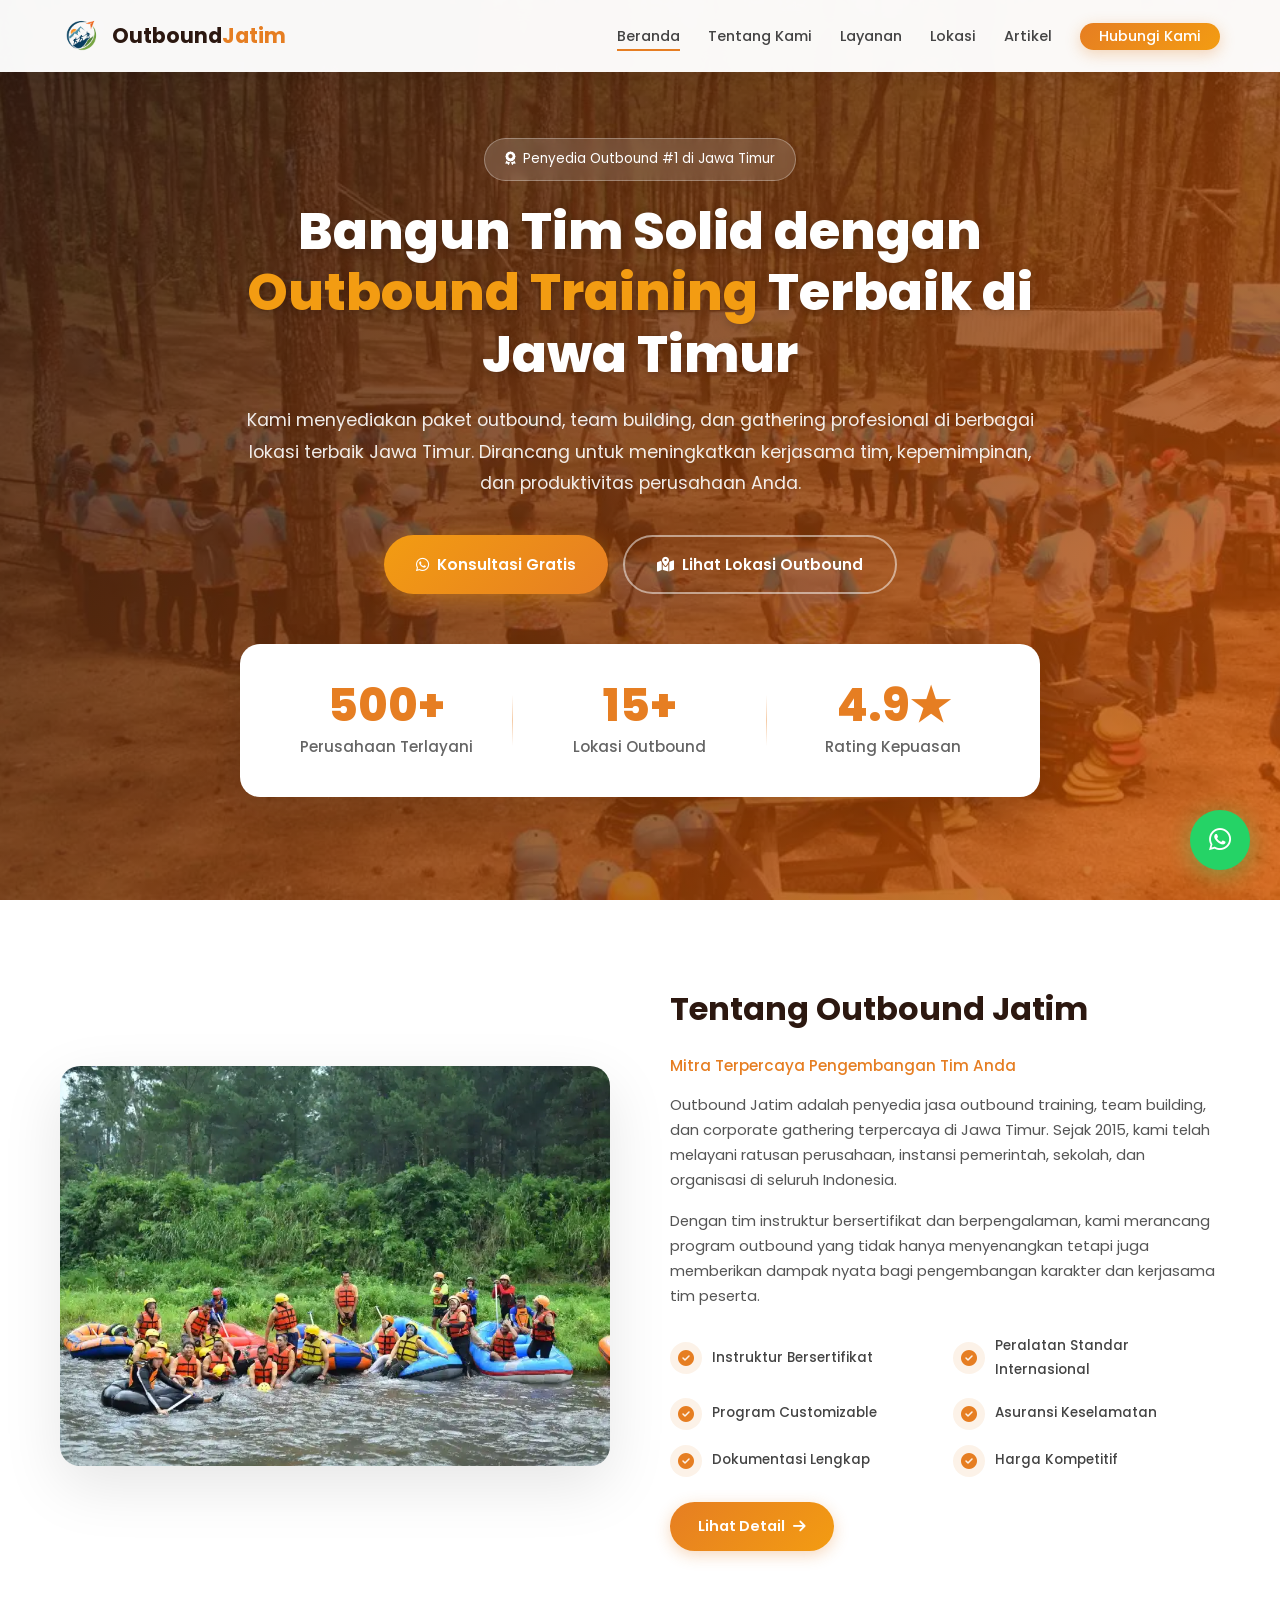
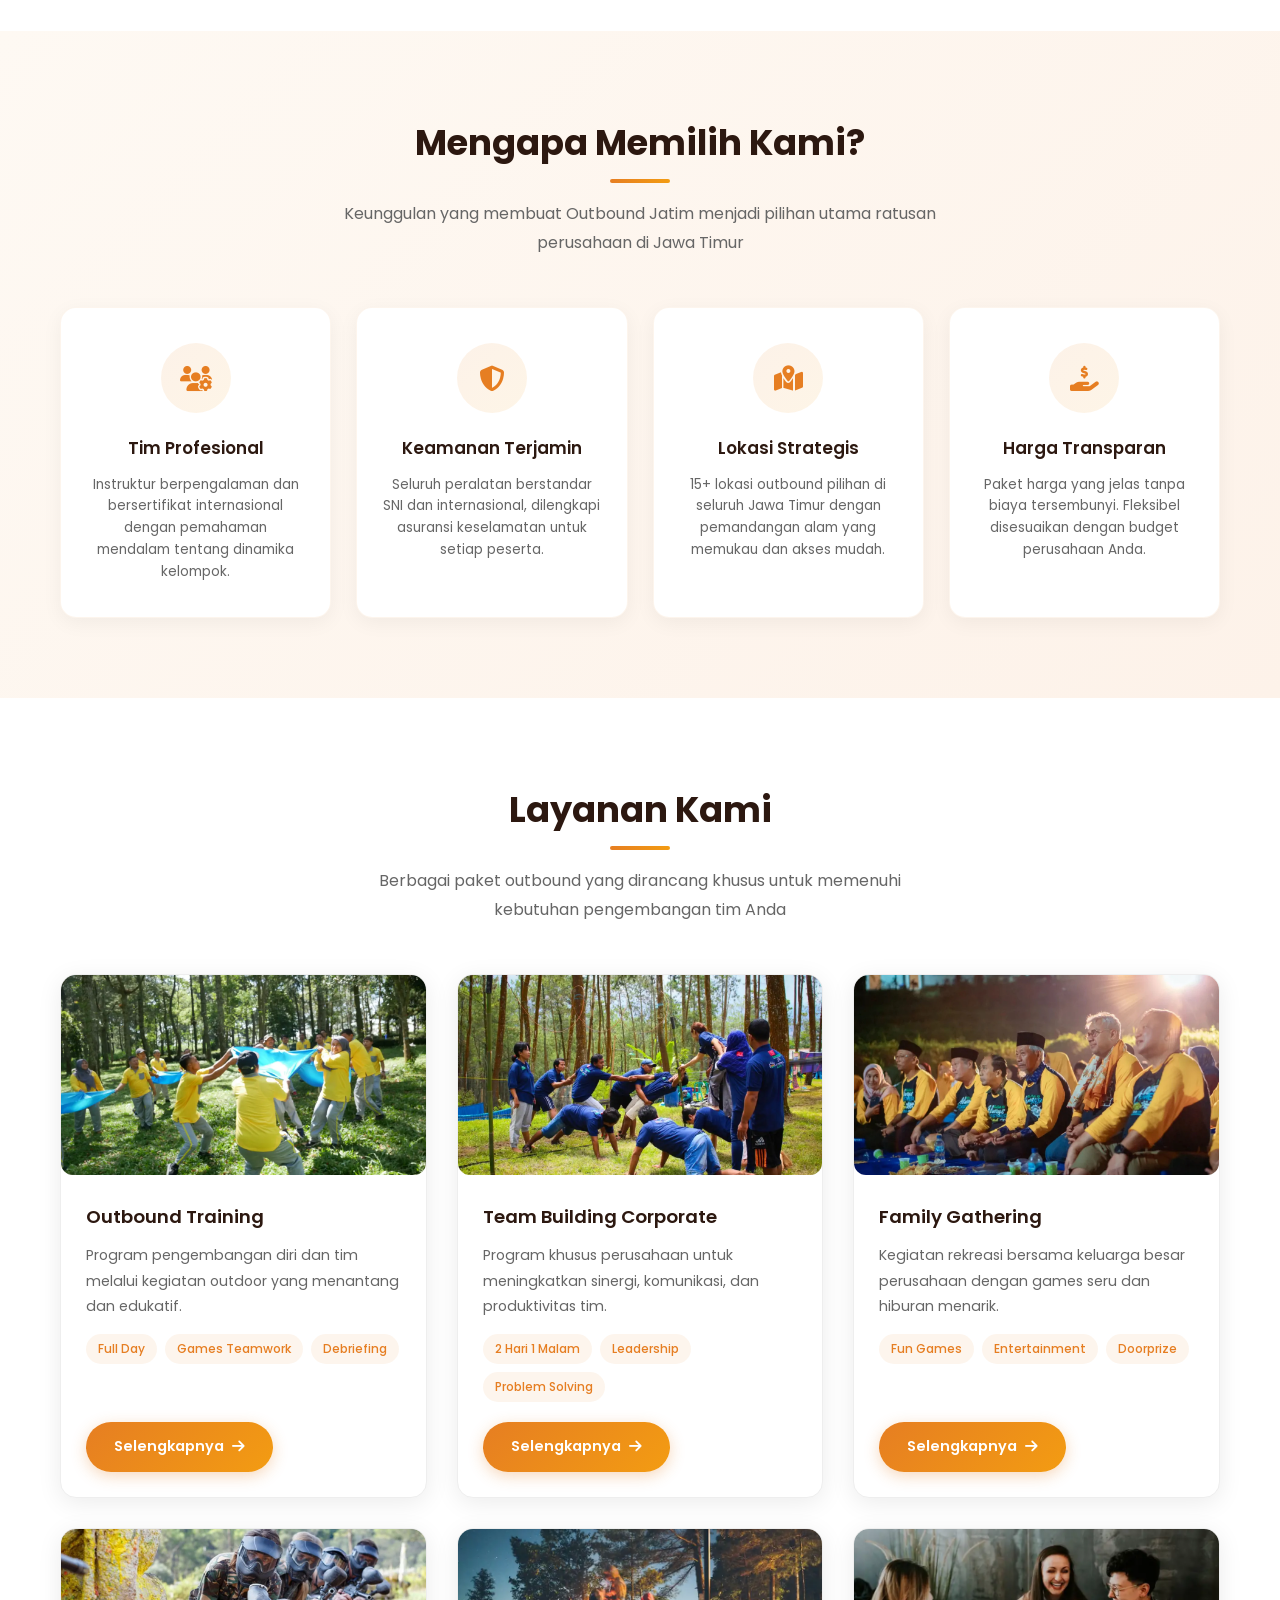
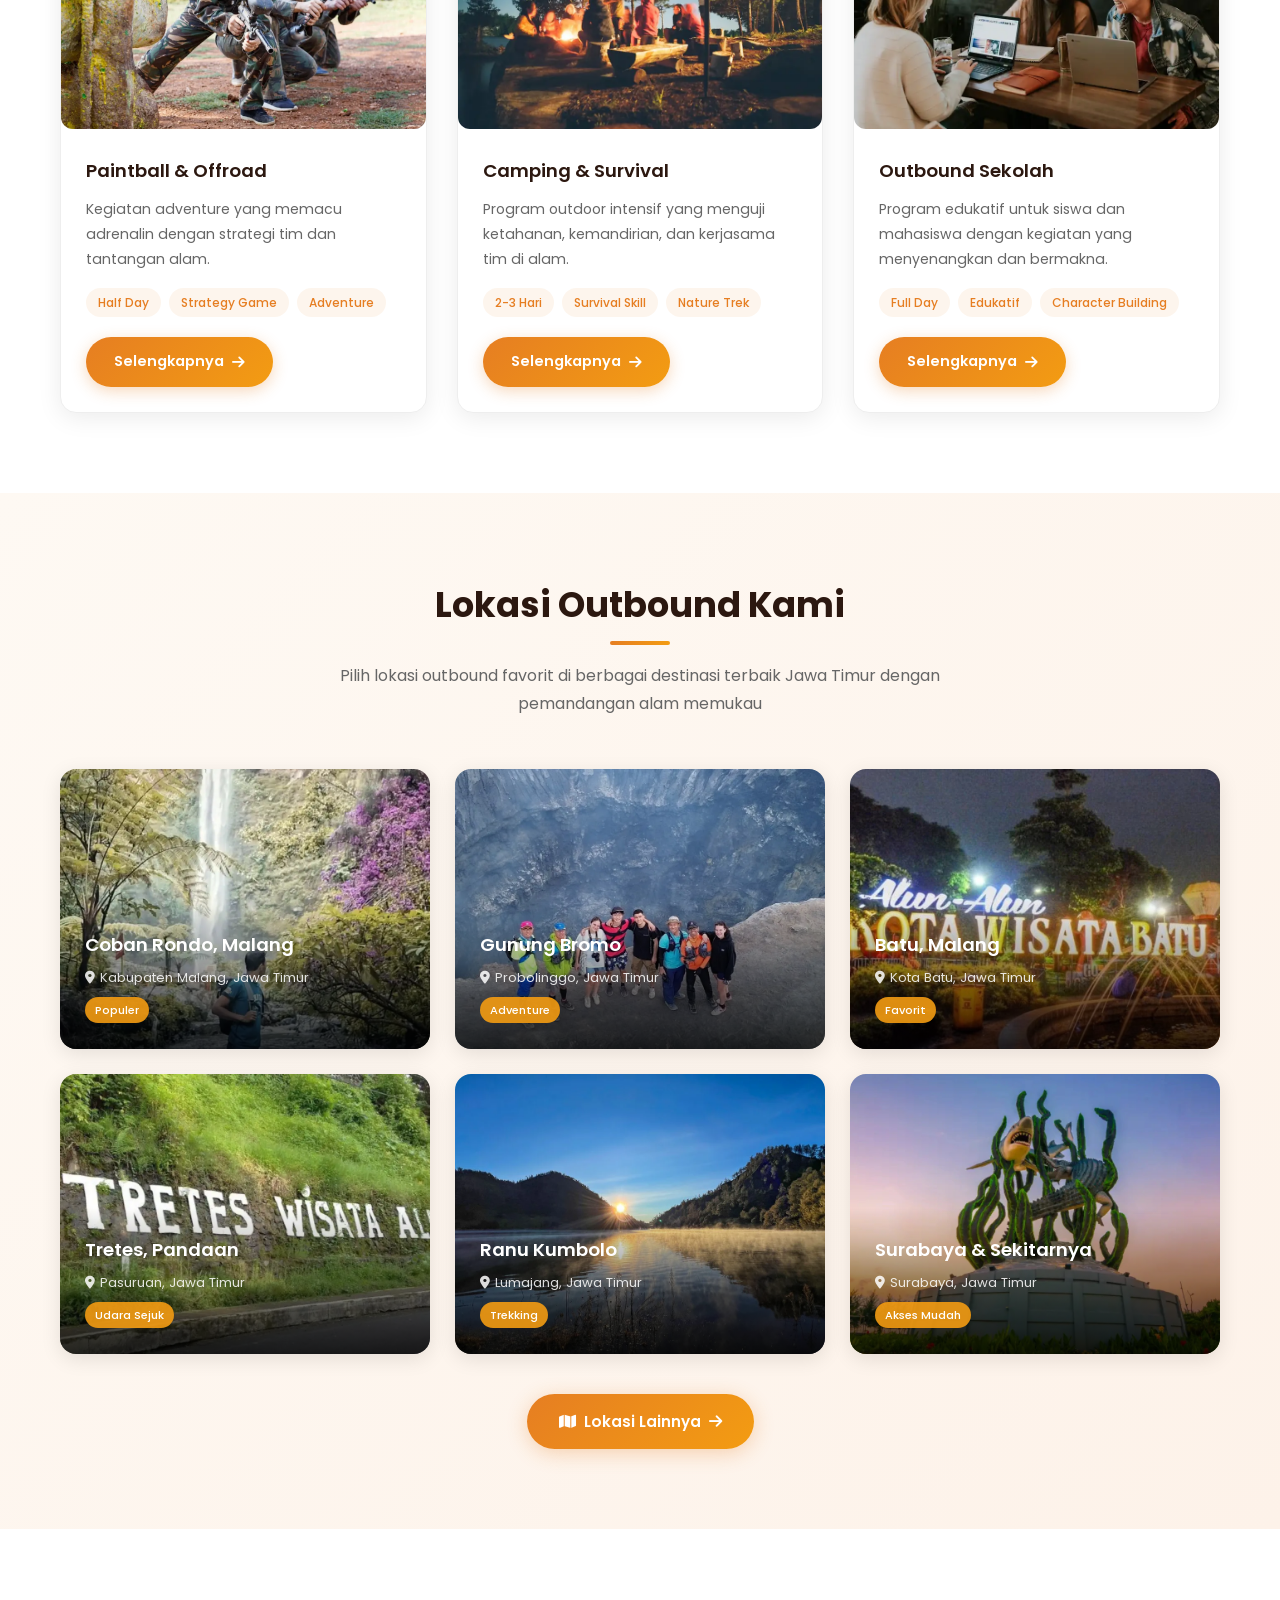
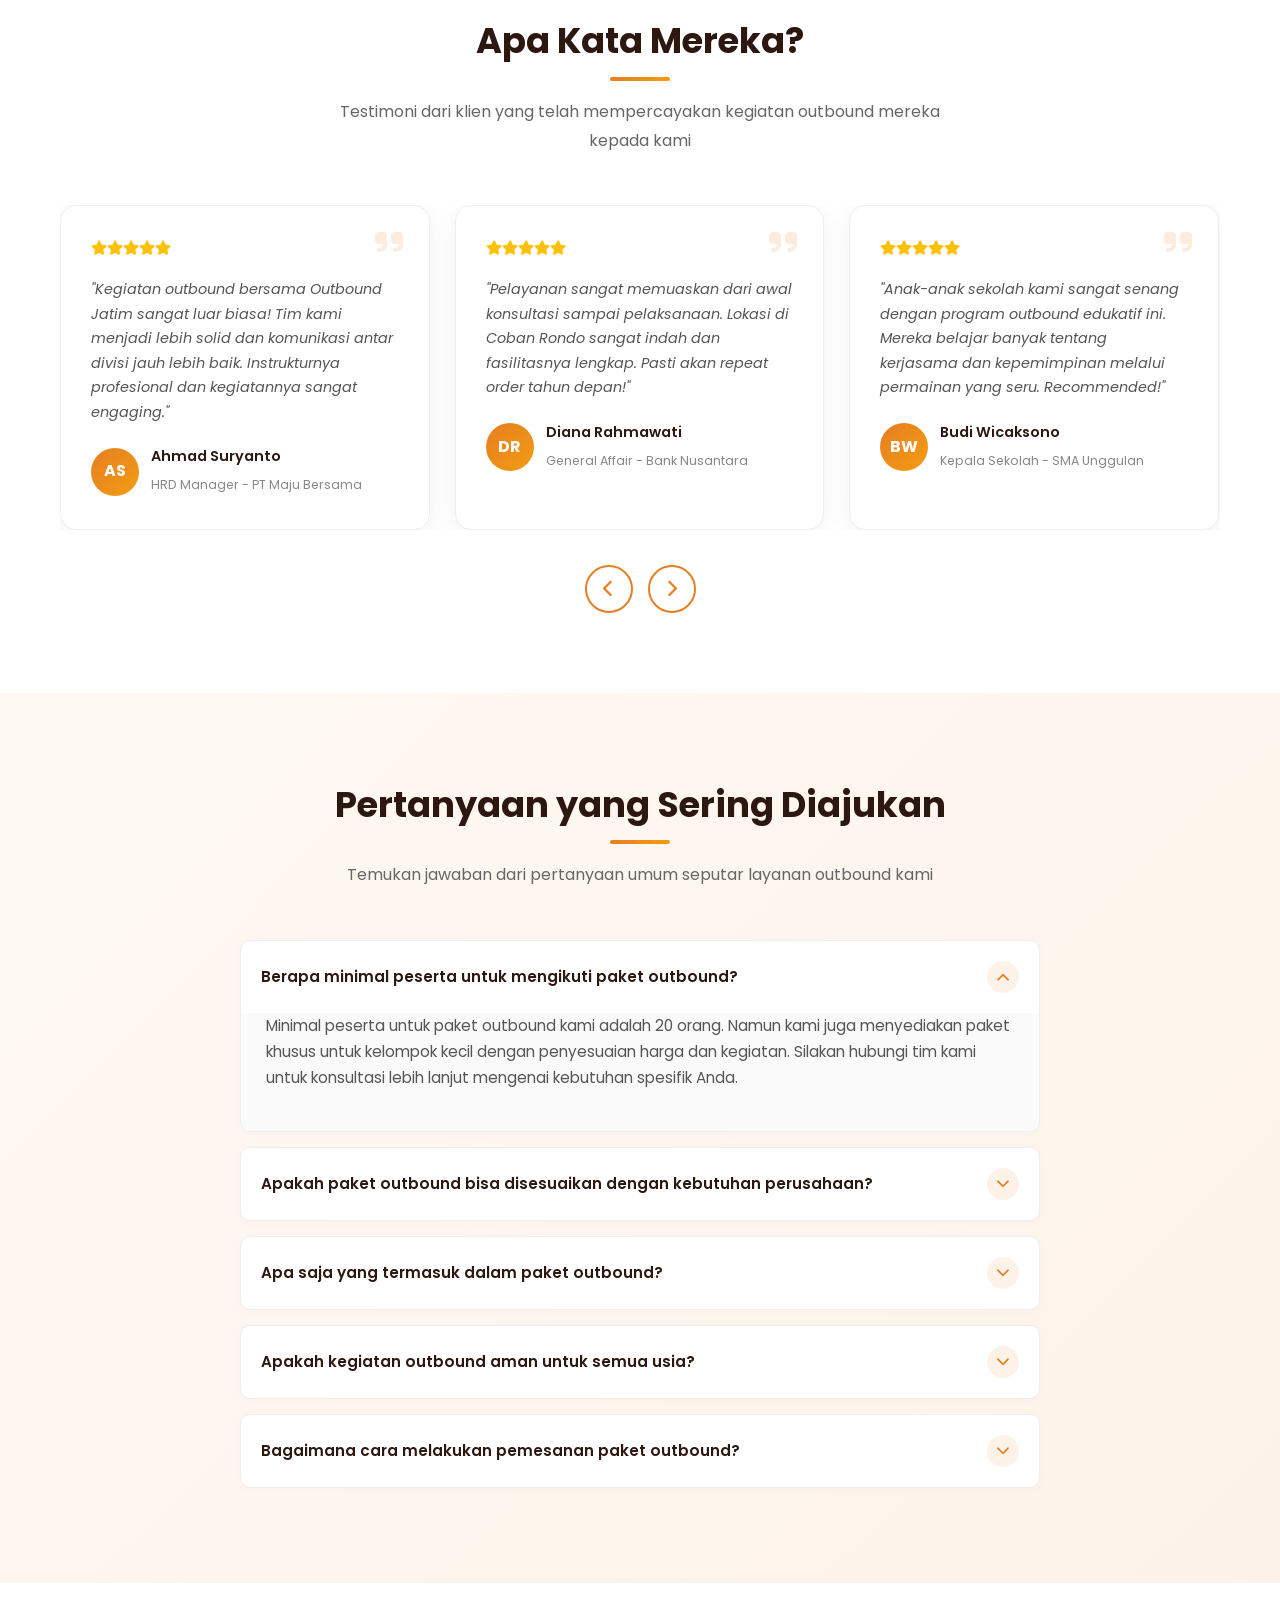
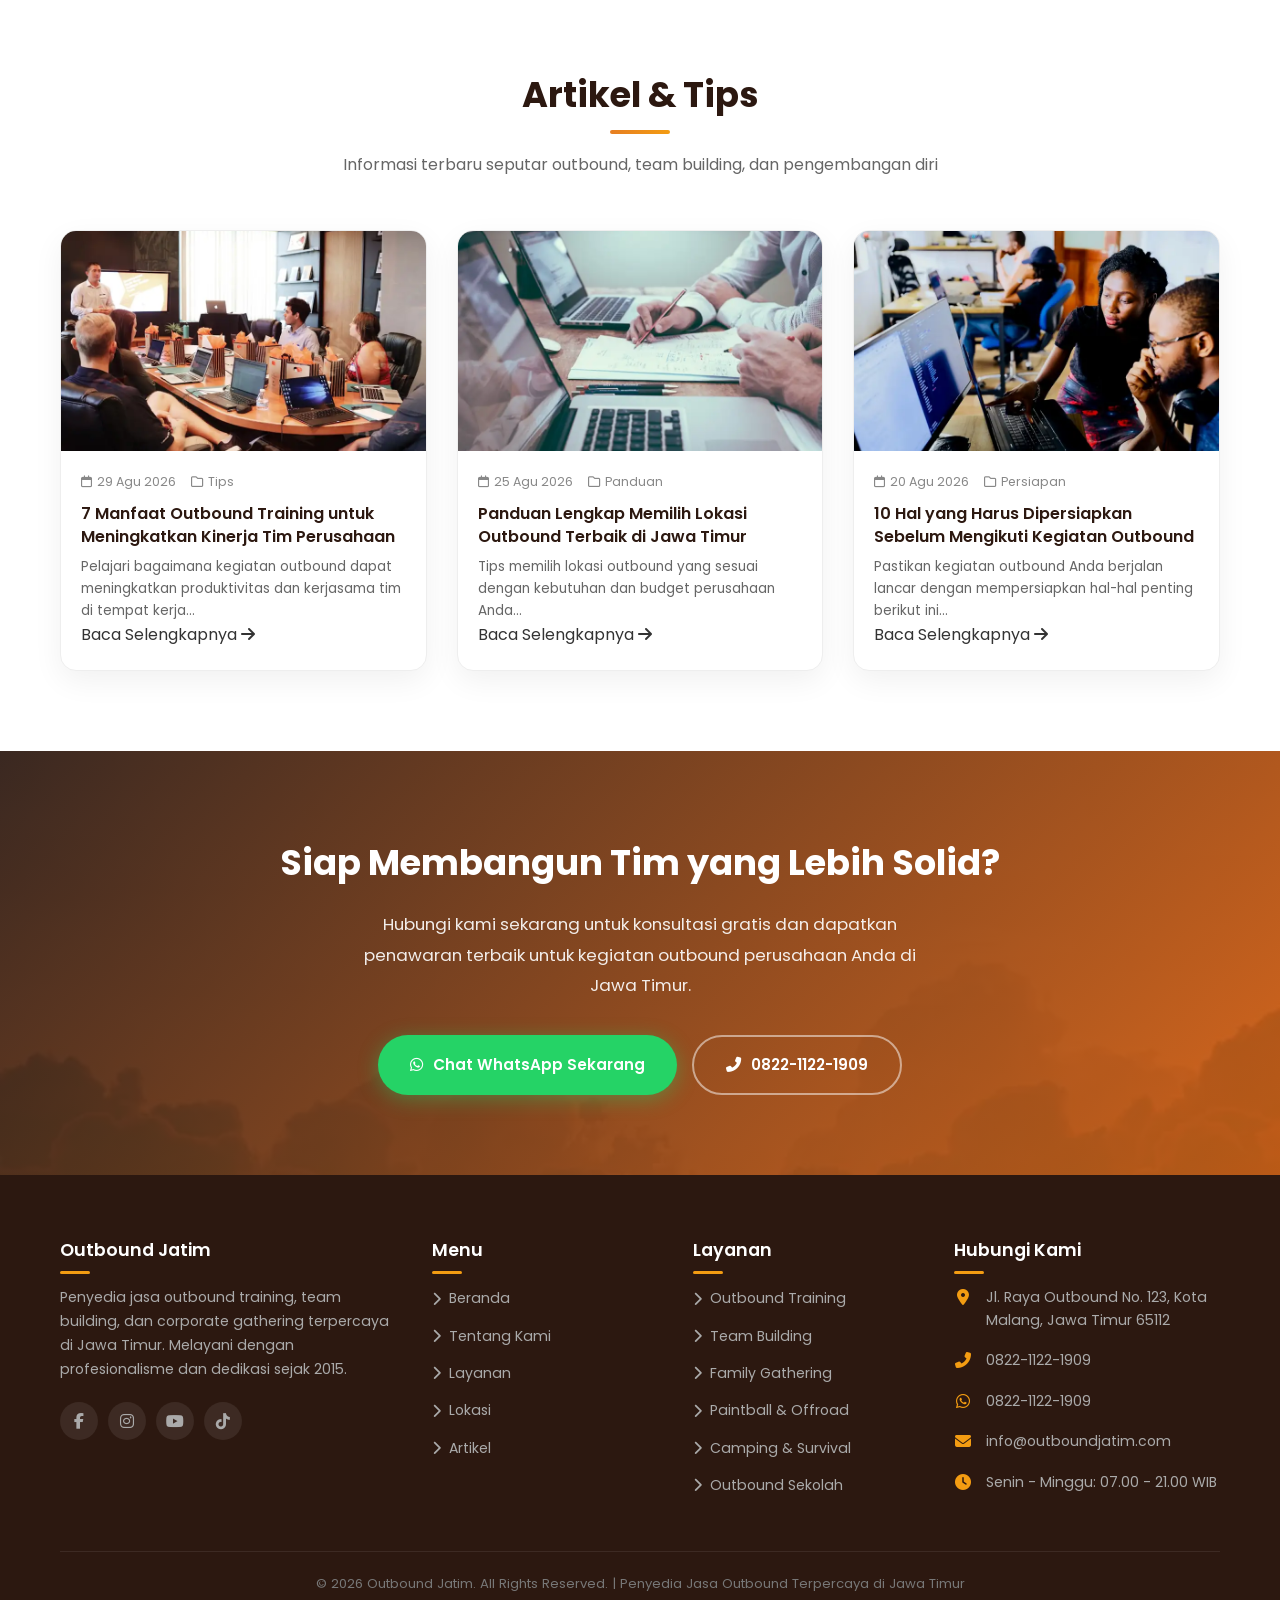
==== commit 0e307cd7: "Add files via upload" ====
--- a/index.html
+++ b/index.html
@@ -704,53 +704,56 @@
             </div>
             <div class="artikel-grid">
                 <article class="artikel-card">
-                    <a href="artikel.html">
+                    <a href="manfaat-outbound-team-building.html">
                         <div class="artikel-image">
                             <img src="assets/img/artikel-manfaat-outbound.webp"
                                 alt="Manfaat Outbound untuk Team Building Perusahaan" loading="lazy">
                         </div>
                         <div class="artikel-body">
                             <div class="artikel-meta">
-                                <span><i class="far fa-calendar"></i> 25 Agu 2026</span>
+                                <span><i class="far fa-calendar"></i> 29 Agu 2026</span>
                                 <span><i class="far fa-folder"></i> Tips</span>
                             </div>
                             <h3>7 Manfaat Outbound Training untuk Meningkatkan Kinerja Tim Perusahaan</h3>
                             <p>Pelajari bagaimana kegiatan outbound dapat meningkatkan produktivitas dan kerjasama tim
                                 di tempat kerja...</p>
+                            <span class="btn-read">Baca Selengkapnya <i class="fas fa-arrow-right"></i></span>
                         </div>
                     </a>
                 </article>
                 <article class="artikel-card">
-                    <a href="artikel.html">
+                    <a href="panduan-memilih-lokasi-outbound.html">
                         <div class="artikel-image">
                             <img src="assets/img/artikel-lokasi-outbound.webp"
                                 alt="Tips Memilih Lokasi Outbound di Jawa Timur" loading="lazy">
                         </div>
                         <div class="artikel-body">
                             <div class="artikel-meta">
-                                <span><i class="far fa-calendar"></i> 20 Agu 2026</span>
+                                <span><i class="far fa-calendar"></i> 25 Agu 2026</span>
                                 <span><i class="far fa-folder"></i> Panduan</span>
                             </div>
                             <h3>Panduan Lengkap Memilih Lokasi Outbound Terbaik di Jawa Timur</h3>
                             <p>Tips memilih lokasi outbound yang sesuai dengan kebutuhan dan budget perusahaan Anda...
                             </p>
+                            <span class="btn-read">Baca Selengkapnya <i class="fas fa-arrow-right"></i></span>
                         </div>
                     </a>
                 </article>
                 <article class="artikel-card">
-                    <a href="artikel.html">
+                    <a href="persiapan-sebelum-kegiatan-outbound.html">
                         <div class="artikel-image">
                             <img src="assets/img/artikel-persiapan-outbound.webp"
                                 alt="Persiapan Sebelum Mengikuti Kegiatan Outbound" loading="lazy">
                         </div>
                         <div class="artikel-body">
                             <div class="artikel-meta">
-                                <span><i class="far fa-calendar"></i> 15 Agu 2026</span>
+                                <span><i class="far fa-calendar"></i> 20 Agu 2026</span>
                                 <span><i class="far fa-folder"></i> Persiapan</span>
                             </div>
                             <h3>10 Hal yang Harus Dipersiapkan Sebelum Mengikuti Kegiatan Outbound</h3>
                             <p>Pastikan kegiatan outbound Anda berjalan lancar dengan mempersiapkan hal-hal penting
                                 berikut ini...</p>
+                            <span class="btn-read">Baca Selengkapnya <i class="fas fa-arrow-right"></i></span>
                         </div>
                     </a>
                 </article>
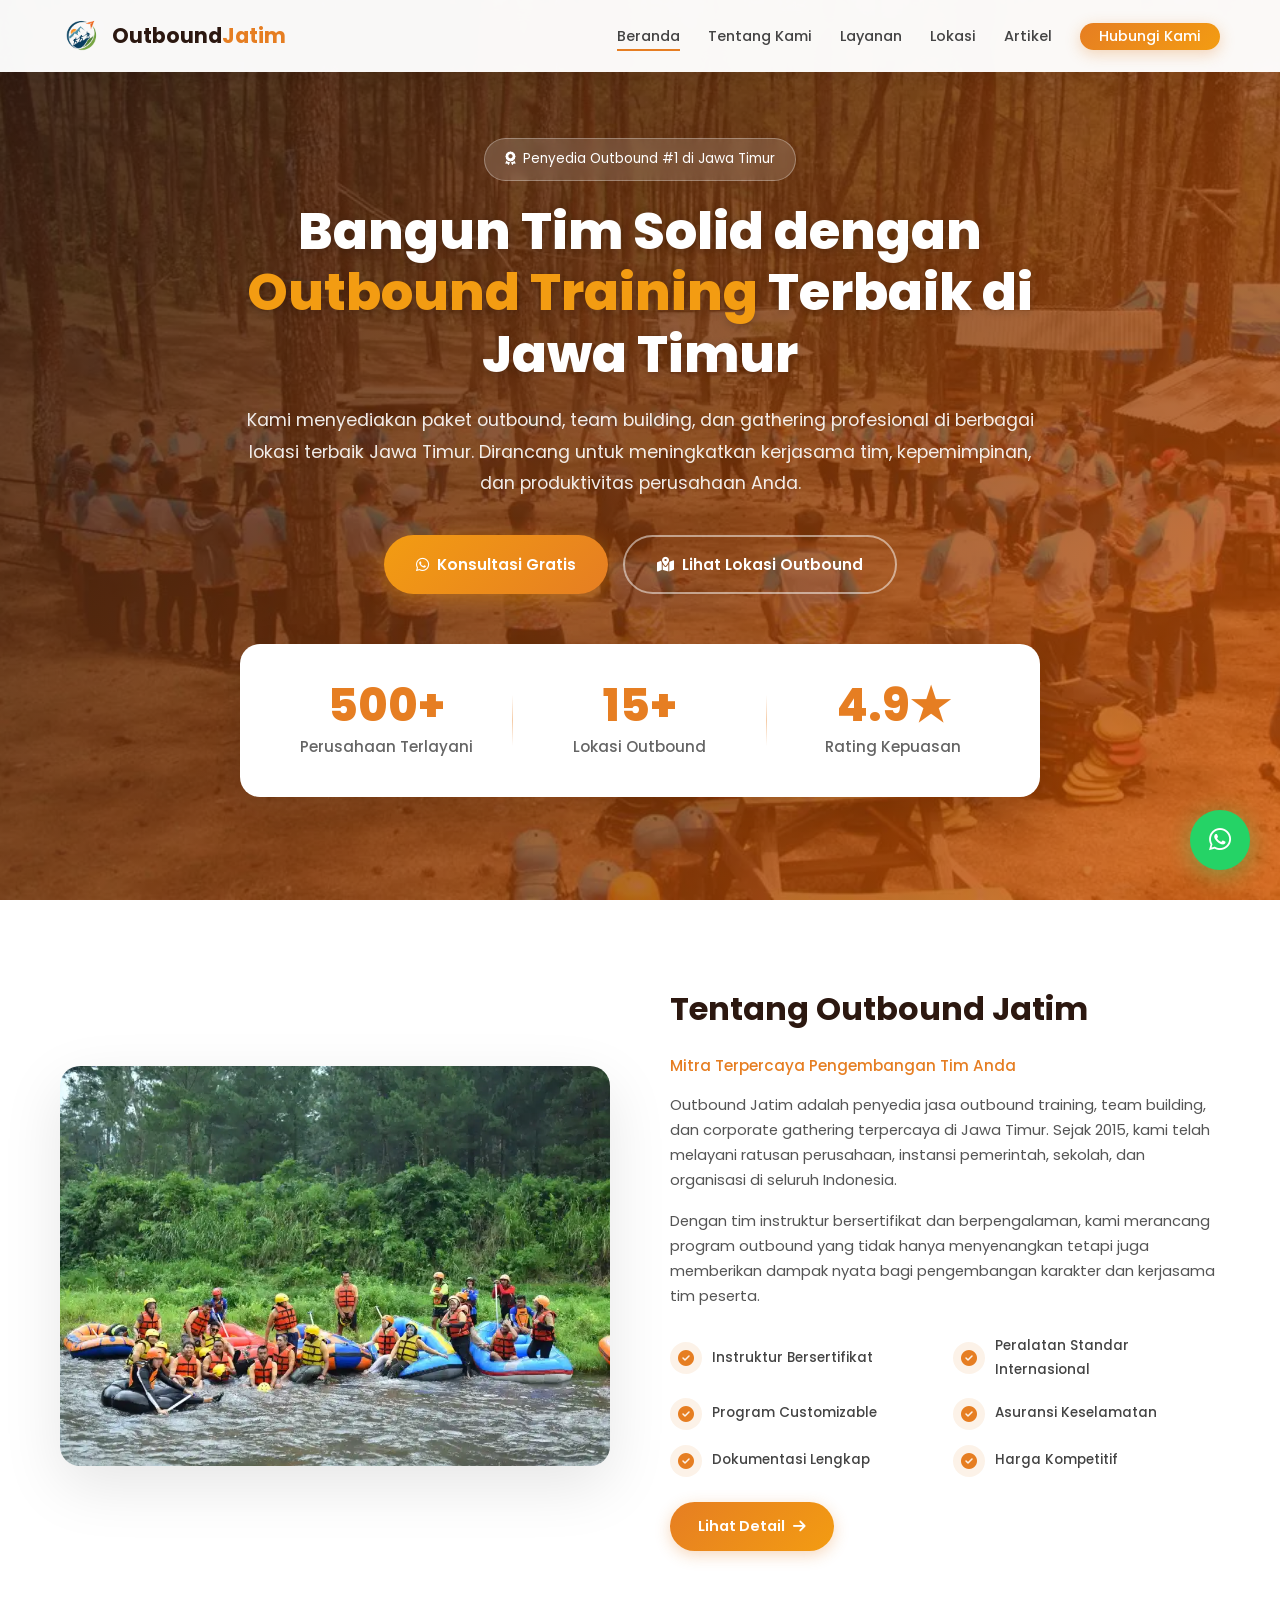
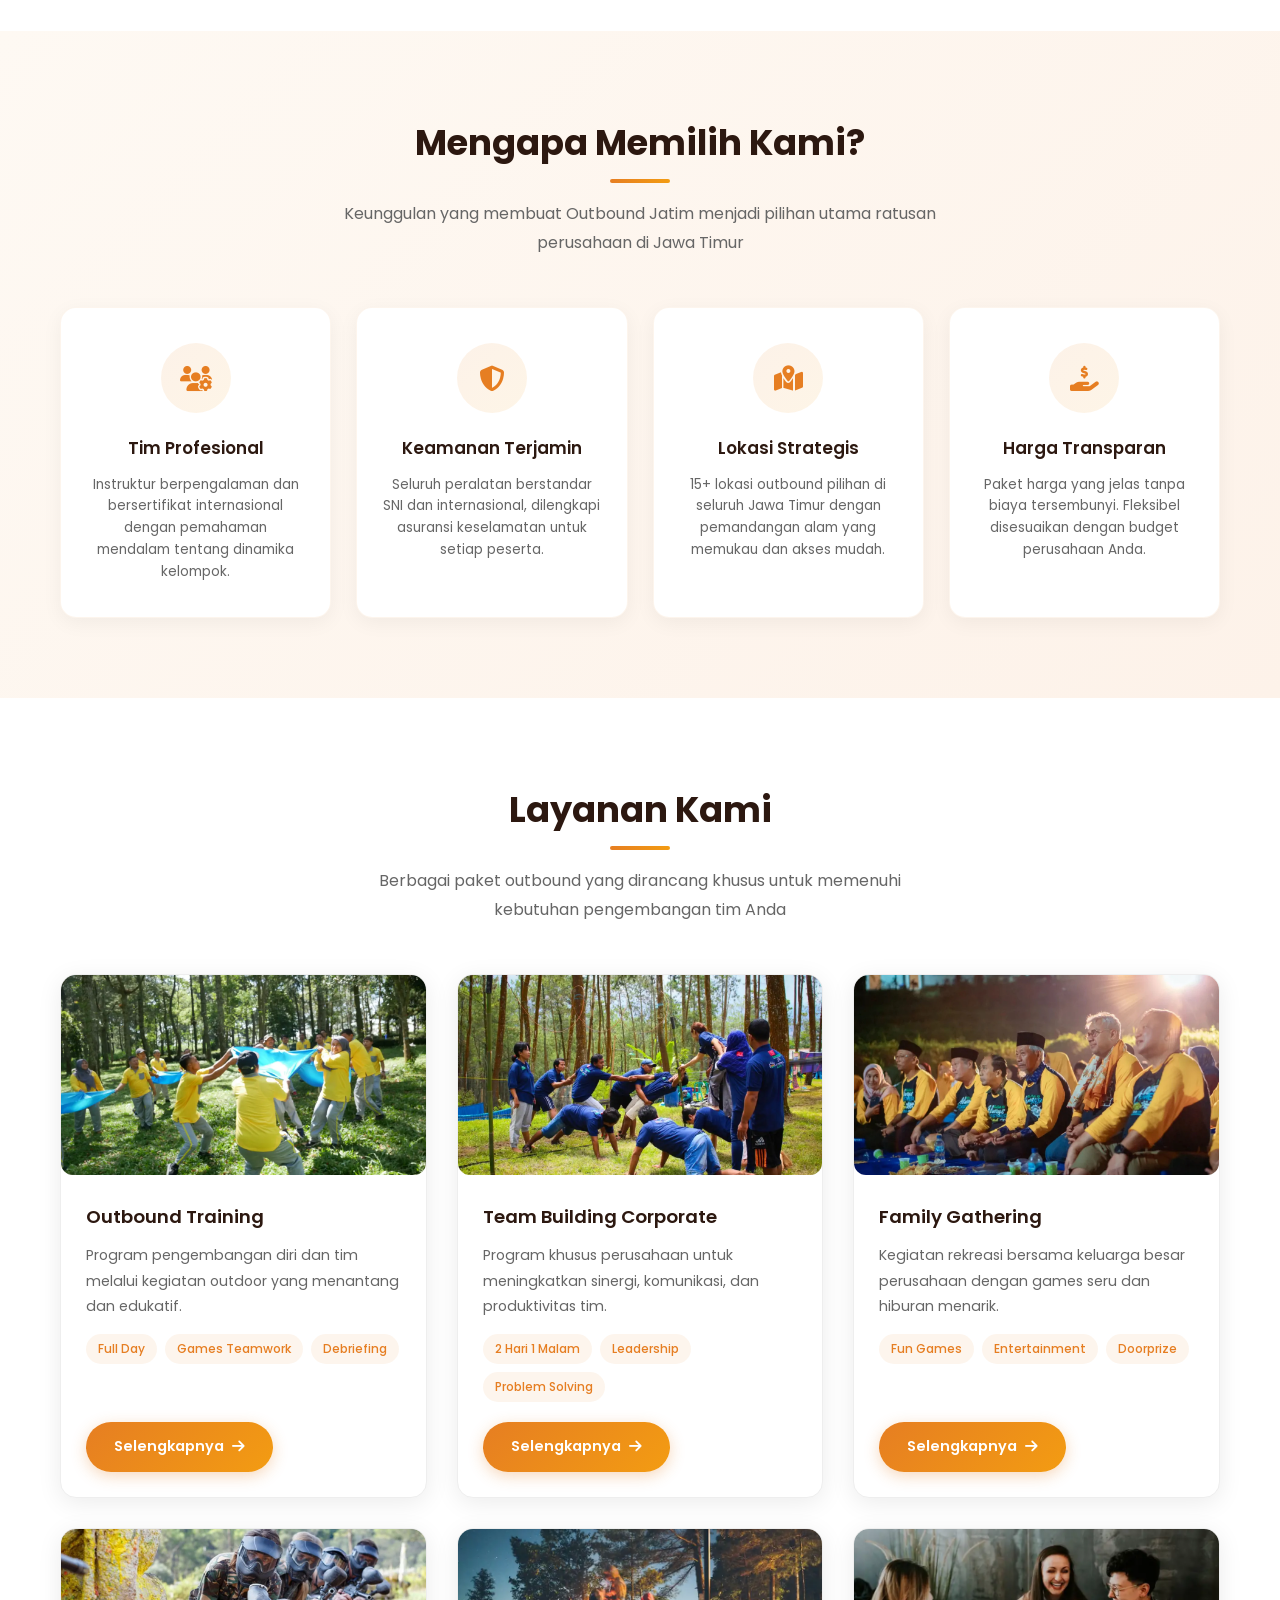
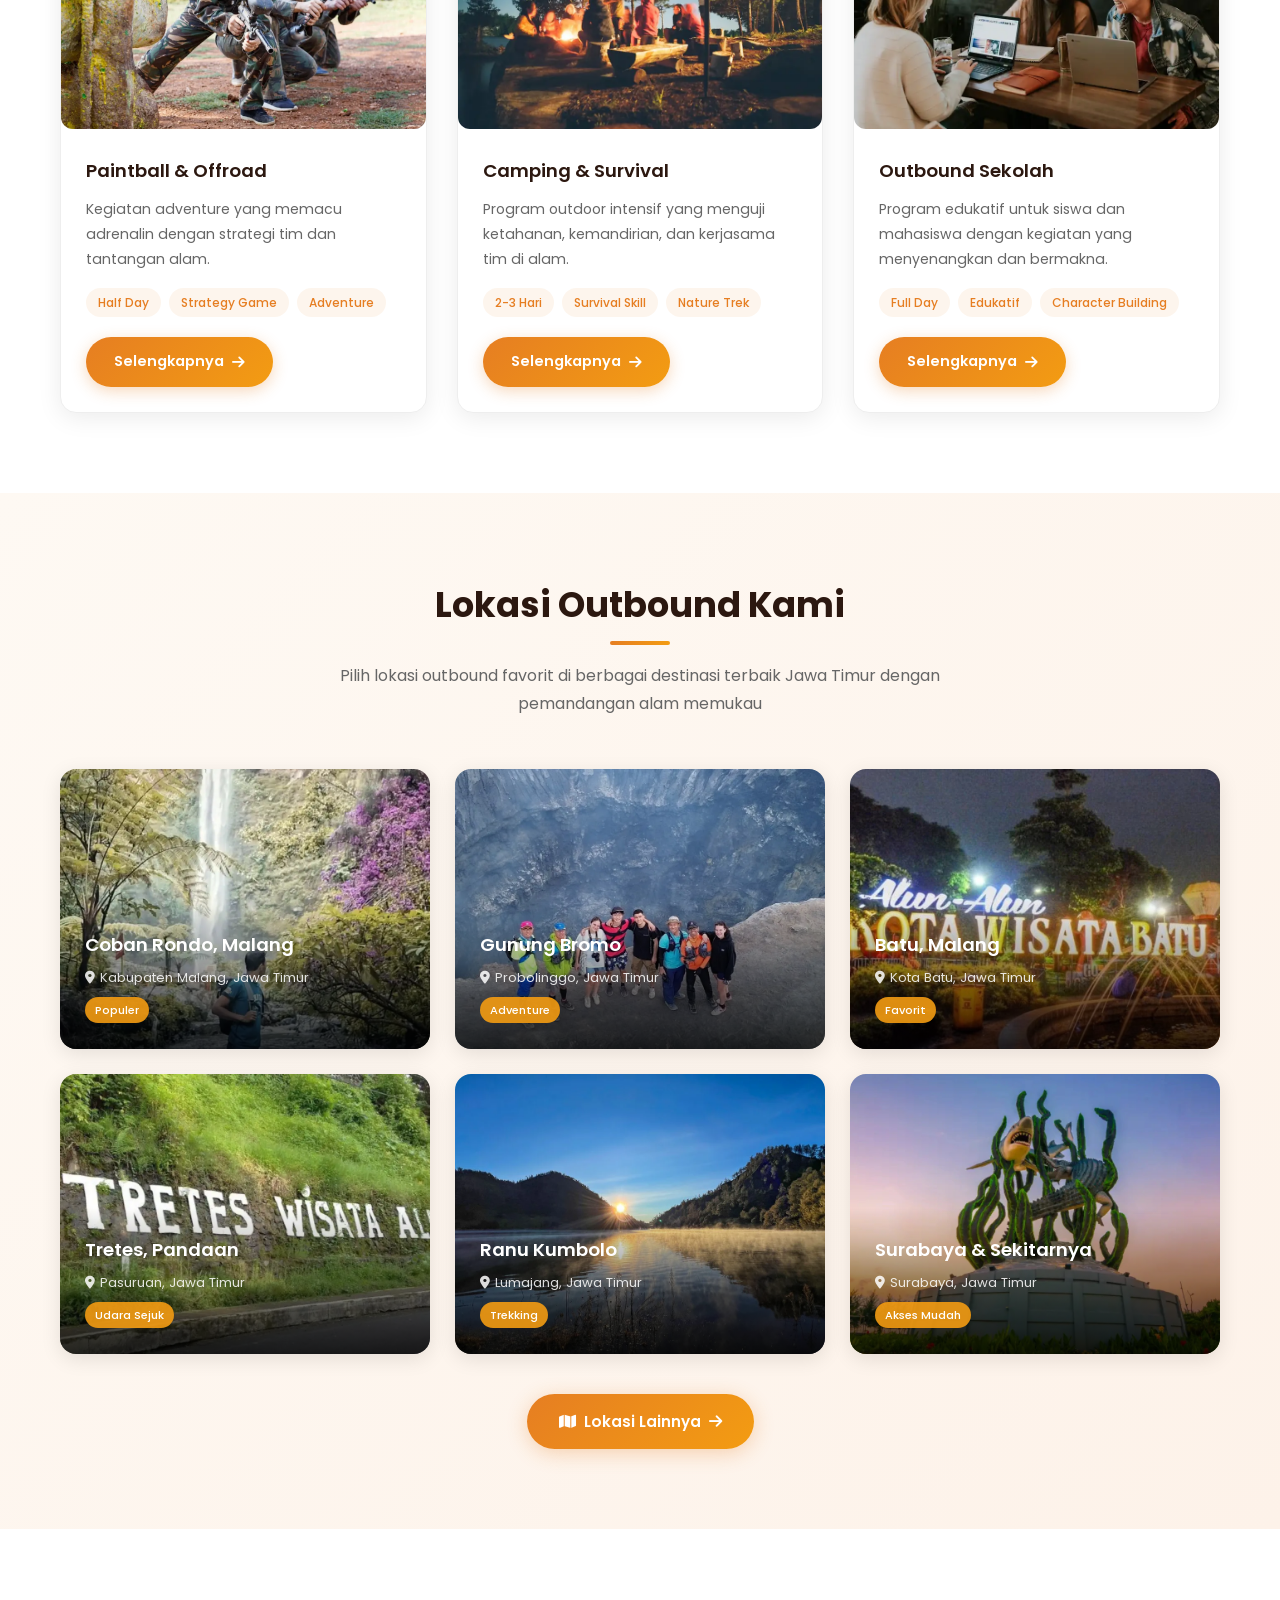
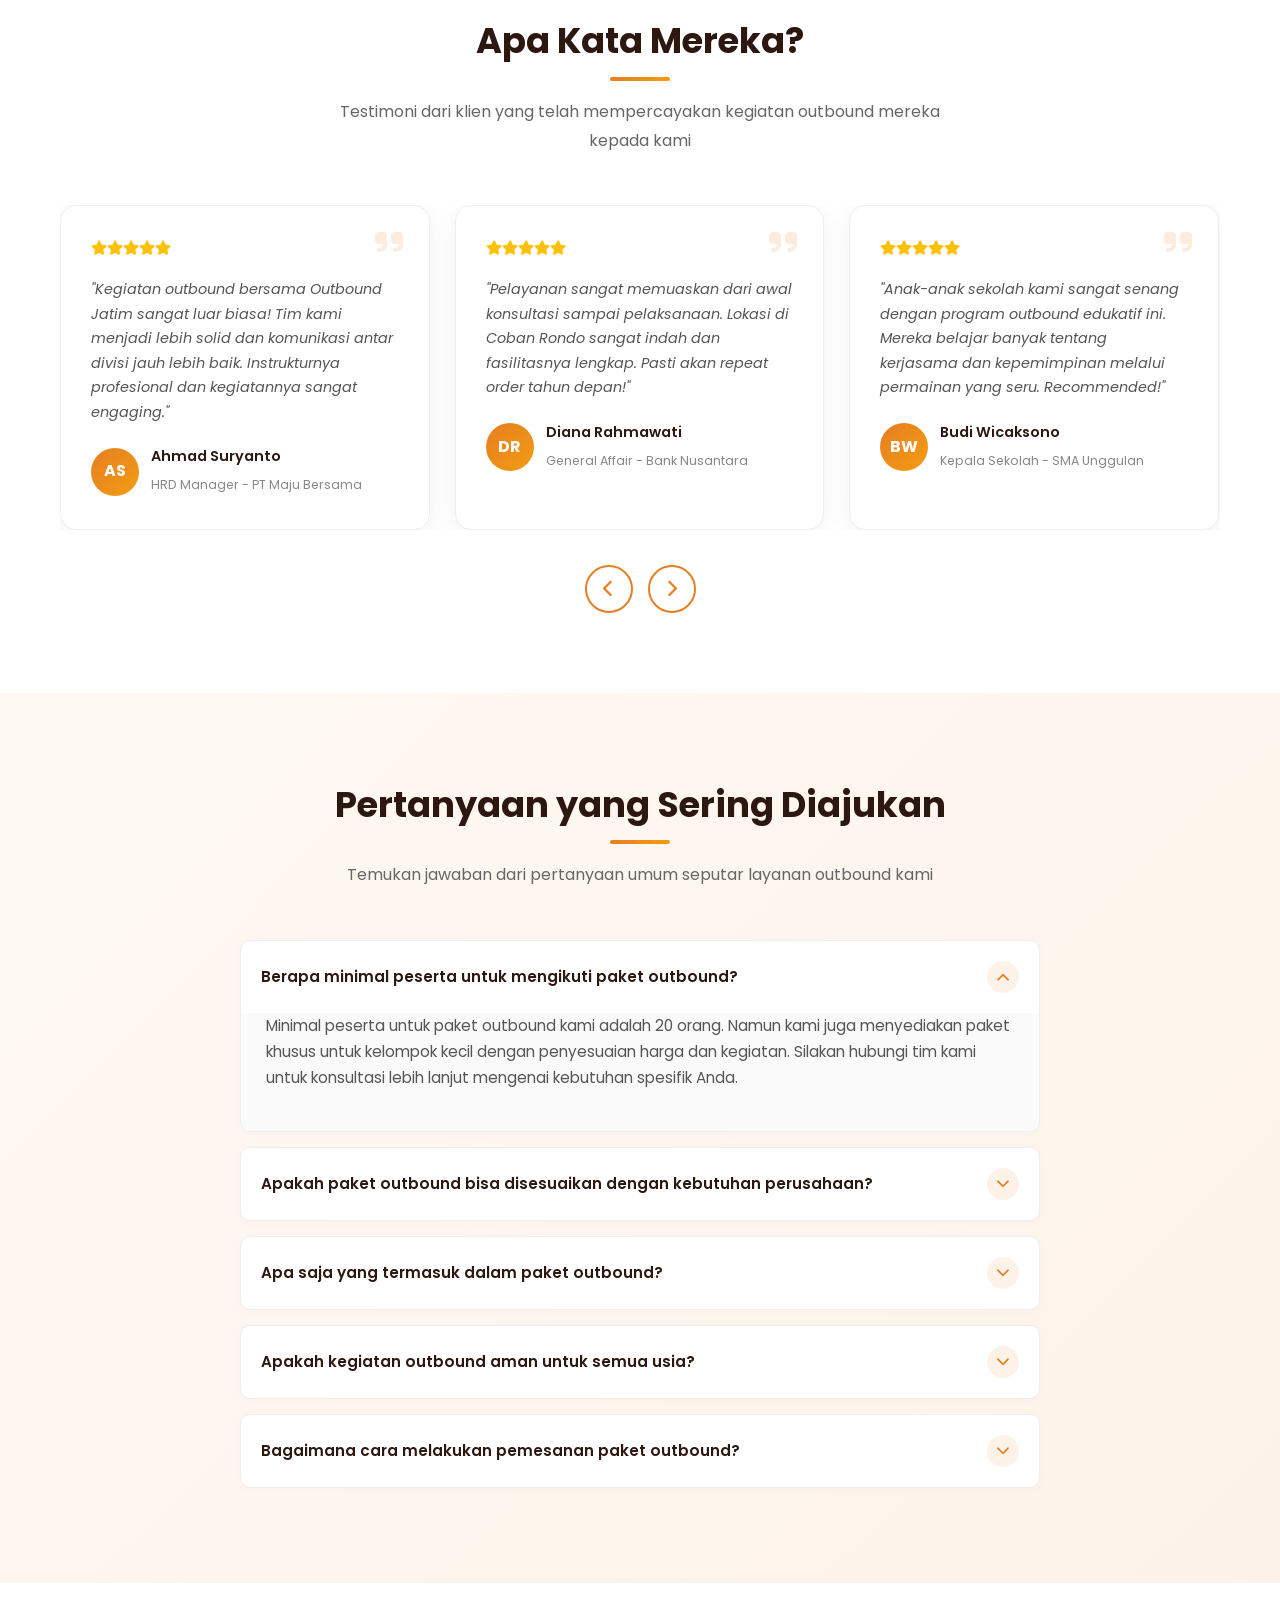
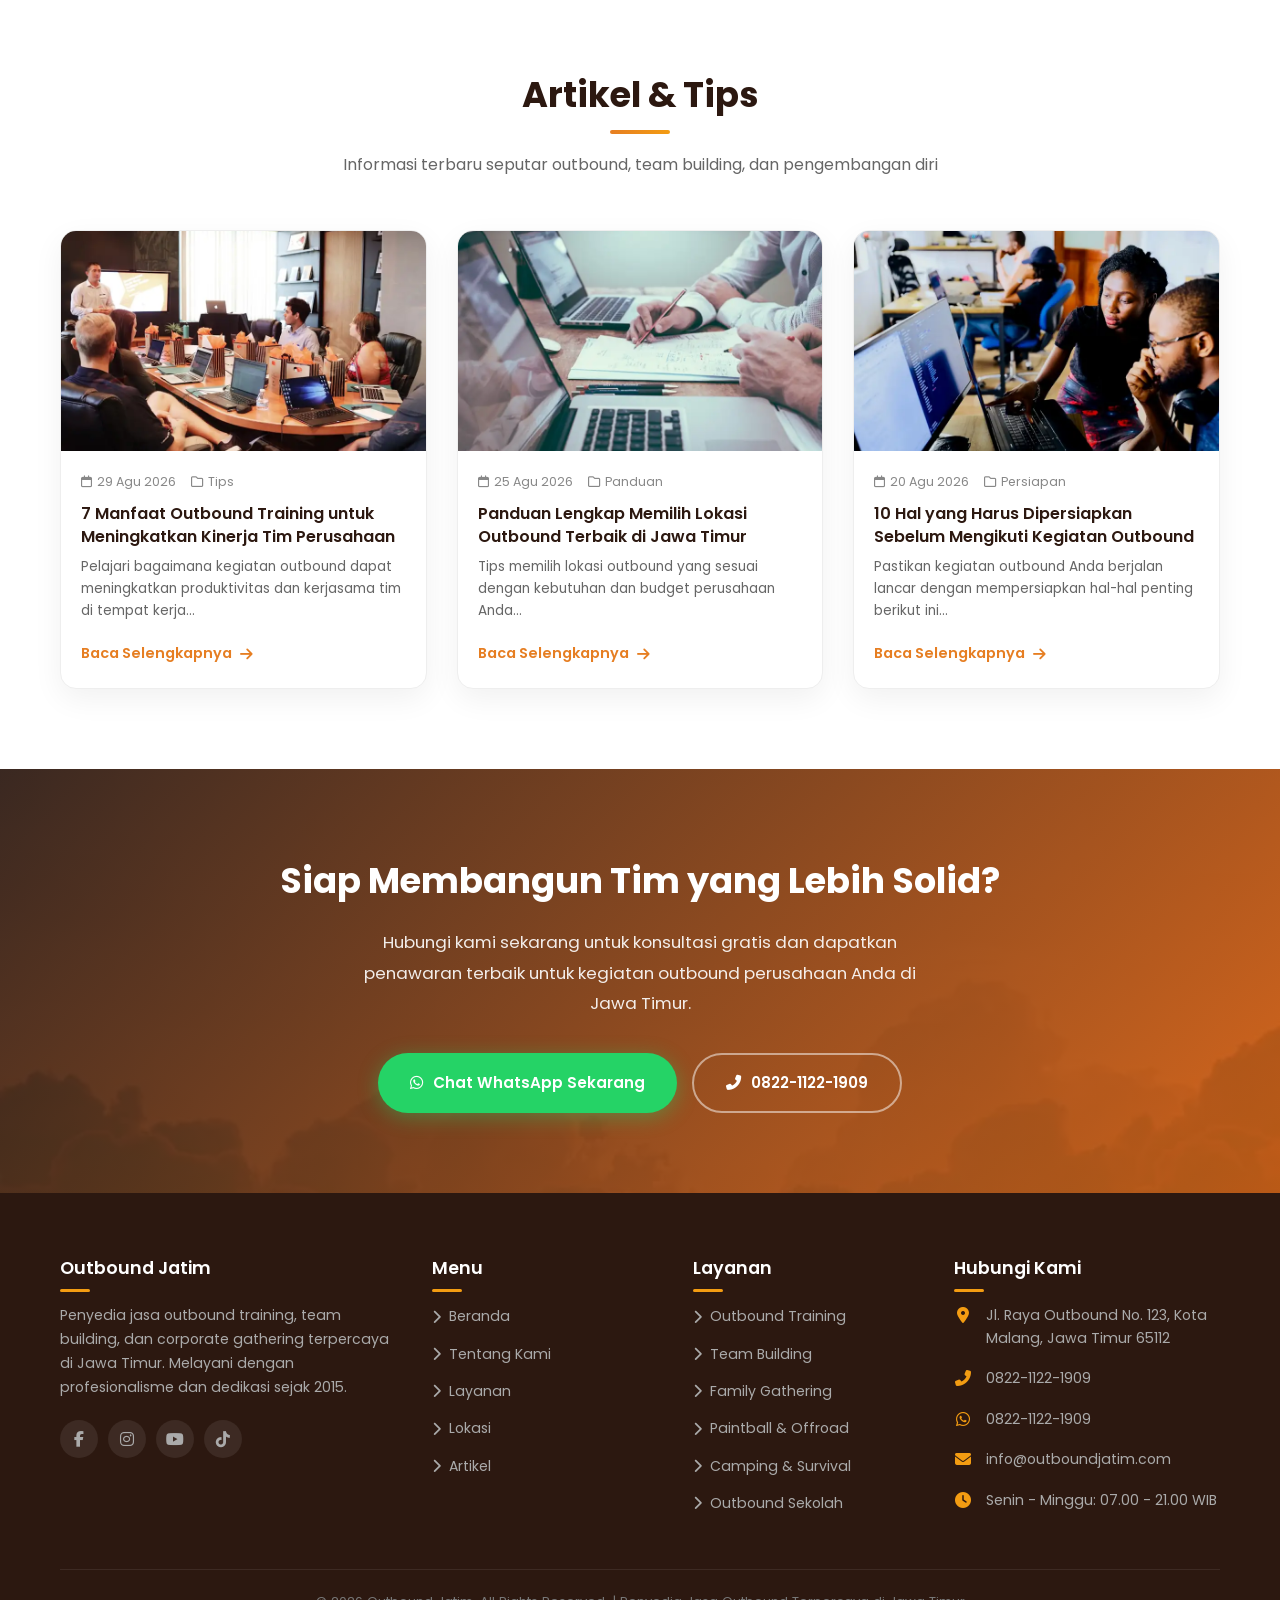
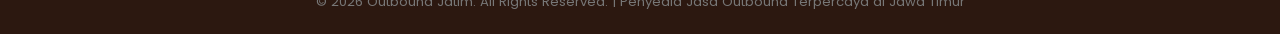
==== commit 988bcb23: "Add files via upload" ====
--- a/index.html
+++ b/index.html
@@ -127,14 +127,24 @@
     <link rel="dns-prefetch" href="https://fonts.googleapis.com">
     <link rel="dns-prefetch" href="https://fonts.gstatic.com">
 
+    <!-- Preload Hero Image -->
+    <link rel="preload" as="image" href="assets/img/hero-outbound-jatim.webp">
+
     <!-- Google Fonts -->
     <link rel="preconnect" href="https://fonts.googleapis.com">
     <link rel="preconnect" href="https://fonts.gstatic.com" crossorigin>
-    <link href="https://fonts.googleapis.com/css2?family=Poppins:wght@300;400;500;600;700;800;900&display=swap"
-        rel="stylesheet">
+    <link rel="preload" as="style" href="https://fonts.googleapis.com/css2?family=Poppins:wght@300;400;500;600;700;800;900&display=swap">
+    <link rel="stylesheet" href="https://fonts.googleapis.com/css2?family=Poppins:wght@300;400;500;600;700;800;900&display=swap" media="print" onload="this.media='all'">
+    <noscript>
+        <link rel="stylesheet" href="https://fonts.googleapis.com/css2?family=Poppins:wght@300;400;500;600;700;800;900&display=swap">
+    </noscript>
 
     <!-- Font Awesome -->
-    <link rel="stylesheet" href="https://cdnjs.cloudflare.com/ajax/libs/font-awesome/6.5.0/css/all.min.css">
+    <link rel="preload" as="style" href="https://cdnjs.cloudflare.com/ajax/libs/font-awesome/6.5.0/css/all.min.css">
+    <link rel="stylesheet" href="https://cdnjs.cloudflare.com/ajax/libs/font-awesome/6.5.0/css/all.min.css" media="print" onload="this.media='all'">
+    <noscript>
+        <link rel="stylesheet" href="https://cdnjs.cloudflare.com/ajax/libs/font-awesome/6.5.0/css/all.min.css">
+    </noscript>
 
 
     <link rel="stylesheet" href="assets/css/style.css">
@@ -210,7 +220,7 @@
             <div class="tentang-grid">
                 <div class="tentang-image">
                     <img src="assets/img/rafting-songgon.webp"
-                        alt="Tim Outbound Jatim - Kegiatan Team Building di Jawa Timur" loading="lazy">
+                        alt="Tim Outbound Jatim - Kegiatan Team Building di Jawa Timur" loading="lazy" width="800" height="533">
                 </div>
                 <div class="tentang-text">
                     <h2>Tentang Outbound Jatim</h2>
@@ -302,7 +312,7 @@
                 <article class="layanan-card">
                     <div class="card-image">
                         <img src="assets/img/galeri/jasa-outbound-training.webp"
-                            alt="Paket Outbound Training Jawa Timur" loading="lazy">
+                            alt="Paket Outbound Training Jawa Timur" loading="lazy" width="800" height="533">
                     </div>
                     <div class="card-body">
                         <h3>Outbound Training</h3>
@@ -323,7 +333,7 @@
                 <article class="layanan-card">
                     <div class="card-image">
                         <img src="assets/img/galeri/layanan-team-building-corporate.webp"
-                            alt="Paket Team Building Corporate Jatim" loading="lazy">
+                            alt="Paket Team Building Corporate Jatim" loading="lazy" width="800" height="533">
                     </div>
                     <div class="card-body">
                         <h3>Team Building Corporate</h3>
@@ -344,7 +354,7 @@
                 <article class="layanan-card">
                     <div class="card-image">
                         <img src="assets/img/galeri/layanan-family-gathering.webp"
-                            alt="Paket Gathering Perusahaan Jawa Timur" loading="lazy">
+                            alt="Paket Gathering Perusahaan Jawa Timur" loading="lazy" width="800" height="533">
                     </div>
                     <div class="card-body">
                         <h3>Family Gathering</h3>
@@ -366,7 +376,7 @@
                 <article class="layanan-card">
                     <div class="card-image">
                         <img src="assets/img/galeri/layanan-paintball-dan-offroad.webp"
-                            alt="Paket Paintball dan Offroad Jawa Timur" loading="lazy">
+                            alt="Paket Paintball dan Offroad Jawa Timur" loading="lazy" width="800" height="533">
                     </div>
                     <div class="card-body">
                         <h3>Paintball & Offroad</h3>
@@ -387,7 +397,7 @@
                 <article class="layanan-card">
                     <div class="card-image">
                         <img src="assets/img/galeri/layanan-camping.webp" alt="Paket Camping dan Survival Jawa Timur"
-                            loading="lazy">
+                            loading="lazy" width="800" height="533">
                     </div>
                     <div class="card-body">
                         <h3>Camping & Survival</h3>
@@ -408,7 +418,7 @@
                 <article class="layanan-card">
                     <div class="card-image">
                         <img src="assets/img/galeri/layanan-training.webp"
-                            alt="Paket Outbound Sekolah dan Pendidikan Jatim" loading="lazy">
+                            alt="Paket Outbound Sekolah dan Pendidikan Jatim" loading="lazy" width="800" height="533">
                     </div>
                     <div class="card-body">
                         <h3>Outbound Sekolah</h3>
@@ -442,7 +452,7 @@
             <div class="lokasi-grid">
                 <div class="lokasi-card">
                     <img src="assets/img/wisata/lokasi-coban-rondo-malang.webp"
-                        alt="Lokasi Outbound Coban Rondo Malang Jawa Timur" loading="lazy">
+                        alt="Lokasi Outbound Coban Rondo Malang Jawa Timur" loading="lazy" width="800" height="533">
                     <div class="overlay">
                         <h3>Coban Rondo, Malang</h3>
                         <p><i class="fas fa-map-marker-alt"></i> Kabupaten Malang, Jawa Timur</p>
@@ -451,7 +461,7 @@
                 </div>
                 <div class="lokasi-card">
                     <img src="assets/img/wisata/lokasi-gunung-bromo.webp" alt="Lokasi Outbound Bromo Jawa Timur"
-                        loading="lazy">
+                        loading="lazy" width="800" height="533">
                     <div class="overlay">
                         <h3>Gunung Bromo</h3>
                         <p><i class="fas fa-map-marker-alt"></i> Probolinggo, Jawa Timur</p>
@@ -460,7 +470,7 @@
                 </div>
                 <div class="lokasi-card">
                     <img src="assets/img/wisata/lokasi-alun-alun-batu.webp" alt="Lokasi Outbound Batu Malang Jawa Timur"
-                        loading="lazy">
+                        loading="lazy" width="800" height="533">
                     <div class="overlay">
                         <h3>Batu, Malang</h3>
                         <p><i class="fas fa-map-marker-alt"></i> Kota Batu, Jawa Timur</p>
@@ -469,7 +479,7 @@
                 </div>
                 <div class="lokasi-card">
                     <img src="assets/img/wisata/lokasi-tretes-pandaan.webp"
-                        alt="Lokasi Outbound Tretes Pandaan Jawa Timur" loading="lazy">
+                        alt="Lokasi Outbound Tretes Pandaan Jawa Timur" loading="lazy" width="800" height="533">
                     <div class="overlay">
                         <h3>Tretes, Pandaan</h3>
                         <p><i class="fas fa-map-marker-alt"></i> Pasuruan, Jawa Timur</p>
@@ -478,7 +488,7 @@
                 </div>
                 <div class="lokasi-card">
                     <img src="assets/img/wisata/lokasi-ranu-kumbolo.webp" alt="Lokasi Outbound Ranu Kumbolo Jawa Timur"
-                        loading="lazy">
+                        loading="lazy" width="800" height="533">
                     <div class="overlay">
                         <h3>Ranu Kumbolo</h3>
                         <p><i class="fas fa-map-marker-alt"></i> Lumajang, Jawa Timur</p>
@@ -487,7 +497,7 @@
                 </div>
                 <div class="lokasi-card">
                     <img src="assets/img/wisata/lokasi-outbound-wisata-surabaya.webp"
-                        alt="Lokasi Outbound Surabaya Jawa Timur" loading="lazy">
+                        alt="Lokasi Outbound Surabaya Jawa Timur" loading="lazy" width="800" height="533">
                     <div class="overlay">
                         <h3>Surabaya & Sekitarnya</h3>
                         <p><i class="fas fa-map-marker-alt"></i> Surabaya, Jawa Timur</p>
@@ -707,7 +717,7 @@
                     <a href="manfaat-outbound-team-building.html">
                         <div class="artikel-image">
                             <img src="assets/img/artikel-manfaat-outbound.webp"
-                                alt="Manfaat Outbound untuk Team Building Perusahaan" loading="lazy">
+                                alt="Manfaat Outbound untuk Team Building Perusahaan" loading="lazy" width="800" height="533">
                         </div>
                         <div class="artikel-body">
                             <div class="artikel-meta">
@@ -725,7 +735,7 @@
                     <a href="panduan-memilih-lokasi-outbound.html">
                         <div class="artikel-image">
                             <img src="assets/img/artikel-lokasi-outbound.webp"
-                                alt="Tips Memilih Lokasi Outbound di Jawa Timur" loading="lazy">
+                                alt="Tips Memilih Lokasi Outbound di Jawa Timur" loading="lazy" width="800" height="533">
                         </div>
                         <div class="artikel-body">
                             <div class="artikel-meta">
@@ -743,7 +753,7 @@
                     <a href="persiapan-sebelum-kegiatan-outbound.html">
                         <div class="artikel-image">
                             <img src="assets/img/artikel-persiapan-outbound.webp"
-                                alt="Persiapan Sebelum Mengikuti Kegiatan Outbound" loading="lazy">
+                                alt="Persiapan Sebelum Mengikuti Kegiatan Outbound" loading="lazy" width="800" height="533">
                         </div>
                         <div class="artikel-body">
                             <div class="artikel-meta">
@@ -861,7 +871,7 @@
 
     <!-- ===== JAVASCRIPT ===== -->
 
-    <script src="assets/js/main.js"></script>
+    <script src="assets/js/main.js" defer></script>
 </body>
 
 </html>
--- a/assets/css/style.css
+++ b/assets/css/style.css
@@ -1405,7 +1405,8 @@
     margin-bottom: 20px;
 }
 
-.artikel-card .artikel-content .btn-read {
+.artikel-card .artikel-content .btn-read,
+.artikel-card .artikel-body .btn-read {
     display: inline-flex;
     align-items: center;
     gap: 8px;
@@ -1413,15 +1414,17 @@
     font-weight: 600;
     font-size: 0.9rem;
     transition: all 0.3s ease;
-    margin-top: auto;
+    margin-top: 20px;
     width: fit-content;
 }
 
-.artikel-card .artikel-content .btn-read:hover {
+.artikel-card .artikel-content .btn-read:hover,
+.artikel-card .artikel-body .btn-read:hover {
     color: #2c1810;
 }
 
-.artikel-card .artikel-content .btn-read:hover i {
+.artikel-card .artikel-content .btn-read:hover i,
+.artikel-card .artikel-body .btn-read:hover i {
     transform: translateX(4px);
 }
 
@@ -2434,6 +2437,20 @@
     align-items: center;
 }
 
+@media (max-width: 768px) {
+    .layanan-card .card-body {
+        text-align: center;
+    }
+
+    .layanan-card .card-body .card-features {
+        justify-content: center;
+    }
+
+    .btn-detail-wrapper {
+        justify-content: center;
+    }
+}
+
 .btn-detail {
     display: inline-flex;
     align-items: center;
@@ -5642,7 +5659,7 @@
     justify-content: space-between;
     align-items: center;
     flex-wrap: wrap;
-    gap: 20px;
+    gap: 15px;
 }
 
 .share-container {
@@ -5710,6 +5727,7 @@
     height: 100px;
     border-radius: 50%;
     object-fit: cover;
+    flex-shrink: 0;
 }
 
 .author-info h4 {
@@ -6647,6 +6665,7 @@
     height: 100px;
     border-radius: 50%;
     object-fit: cover;
+    flex-shrink: 0;
 }
 
 .author-info h4 {
@@ -7584,6 +7603,7 @@
     height: 100px;
     border-radius: 50%;
     object-fit: cover;
+    flex-shrink: 0;
 }
 
 .author-info h4 {
